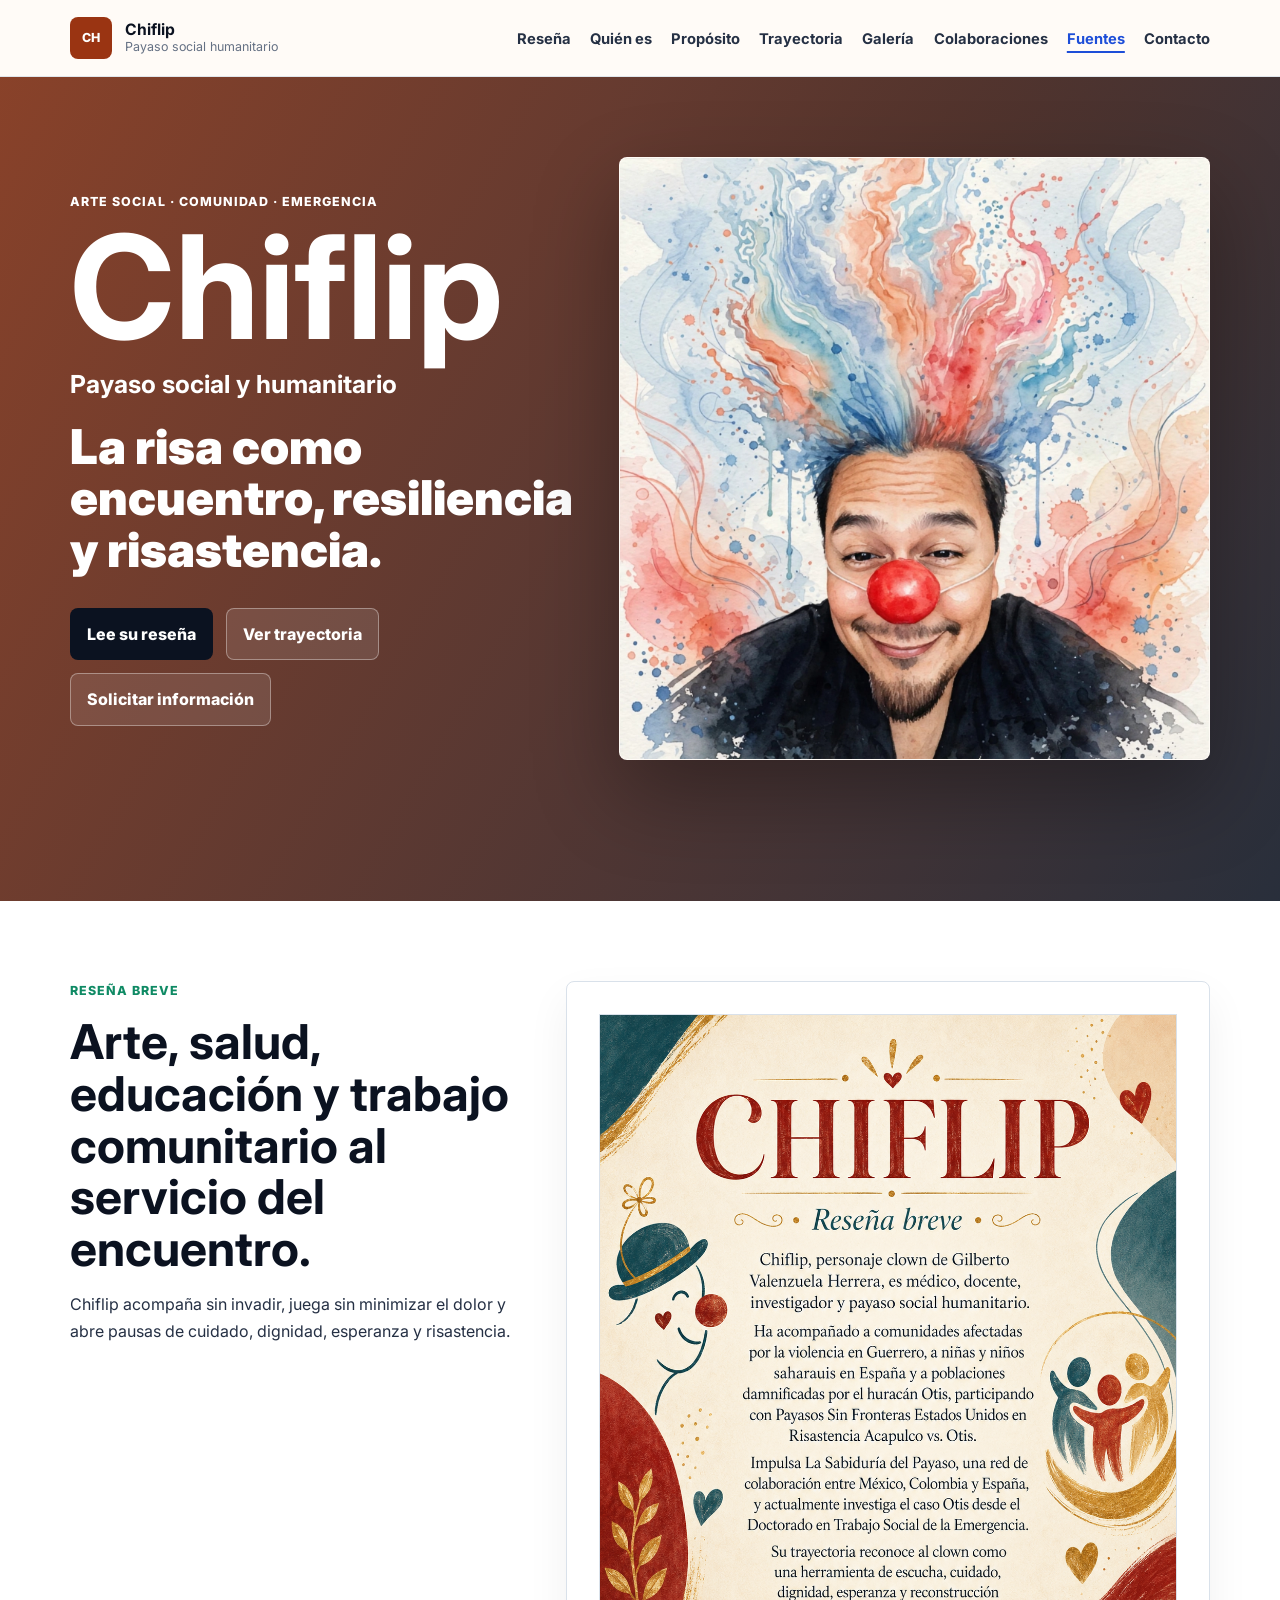
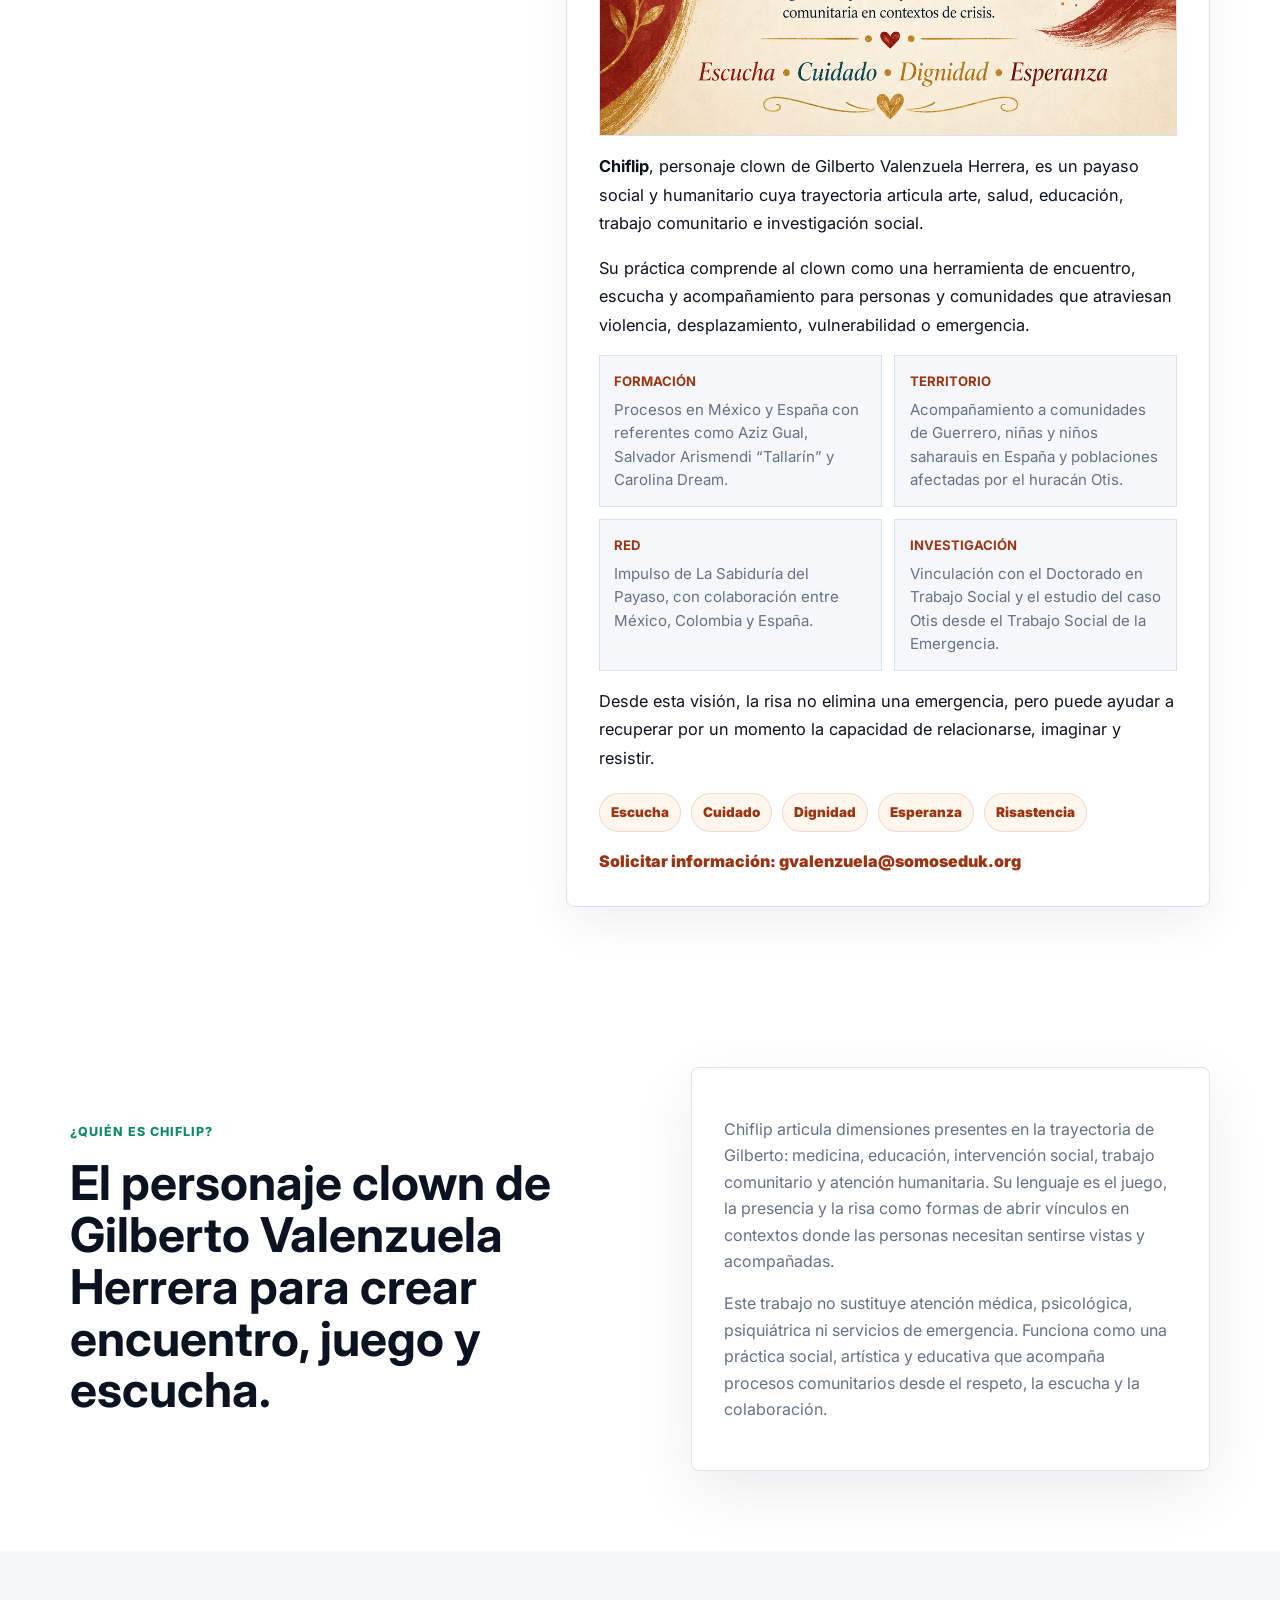
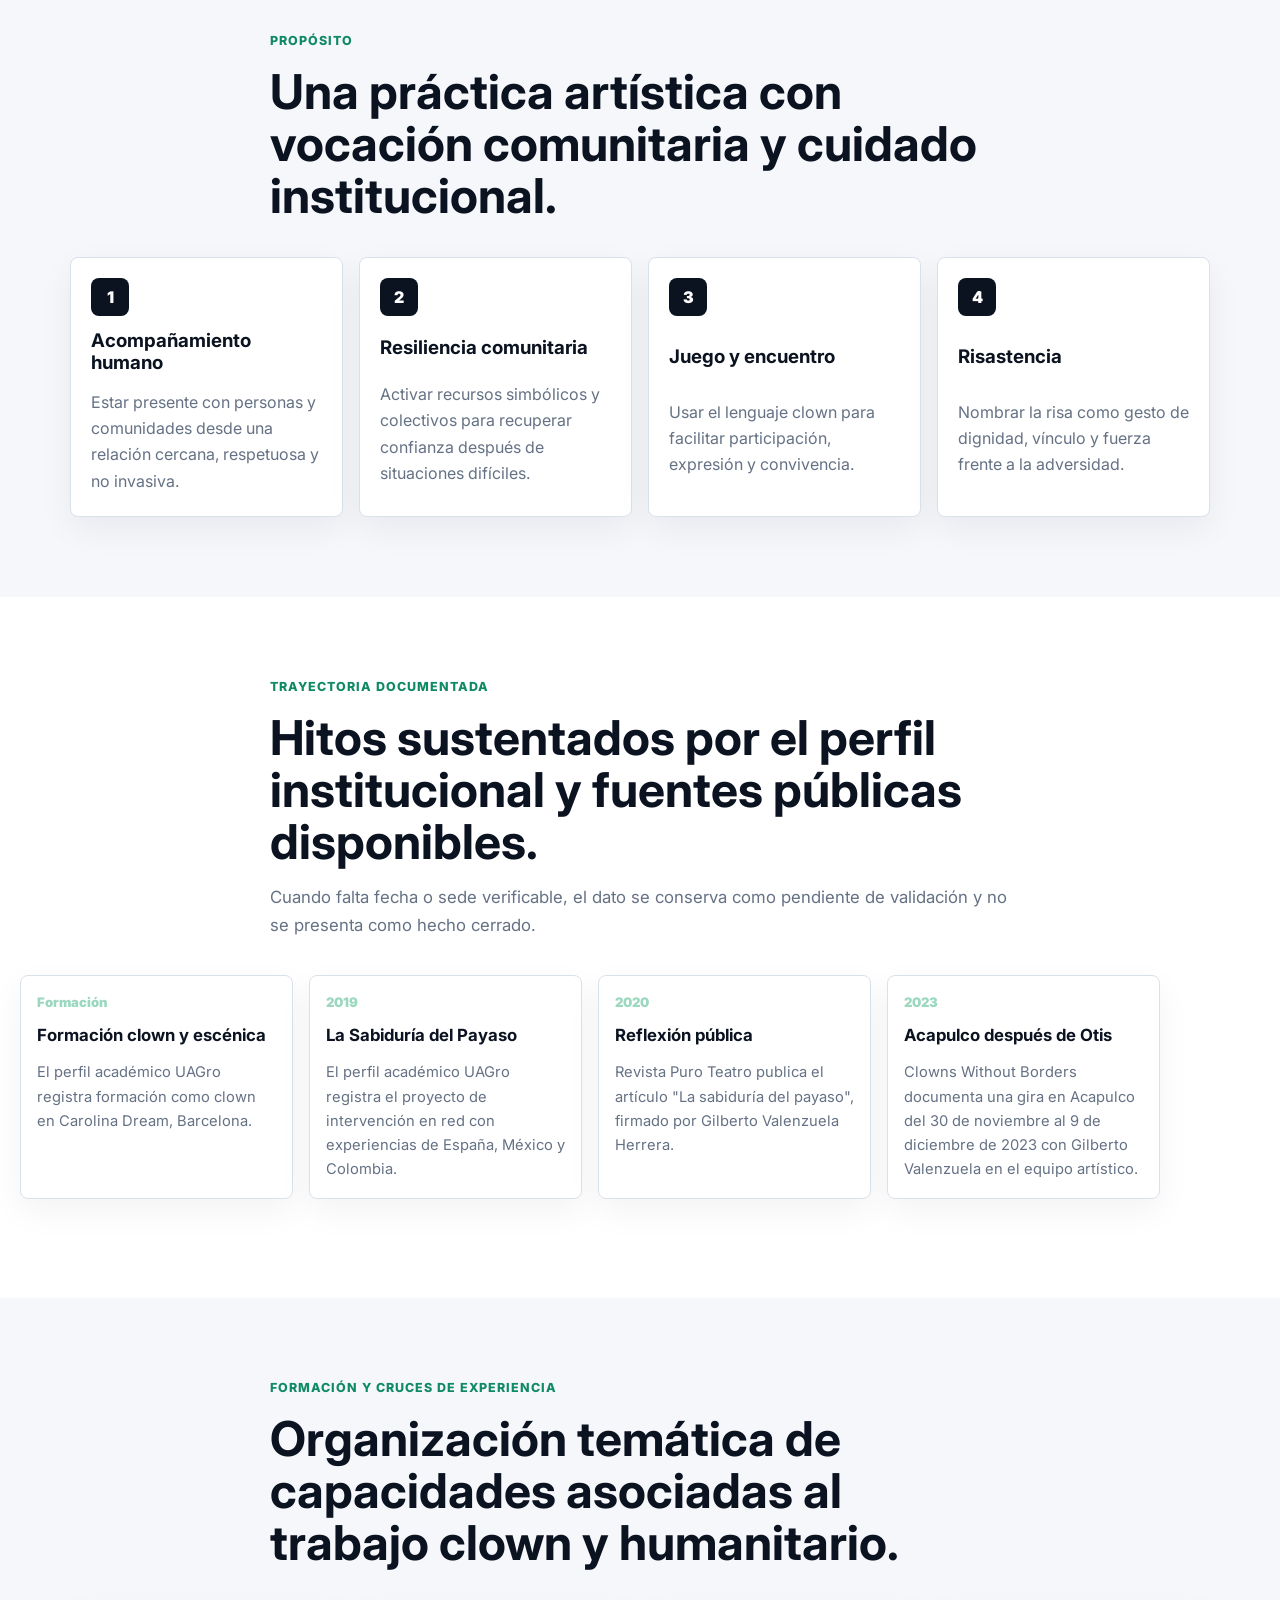
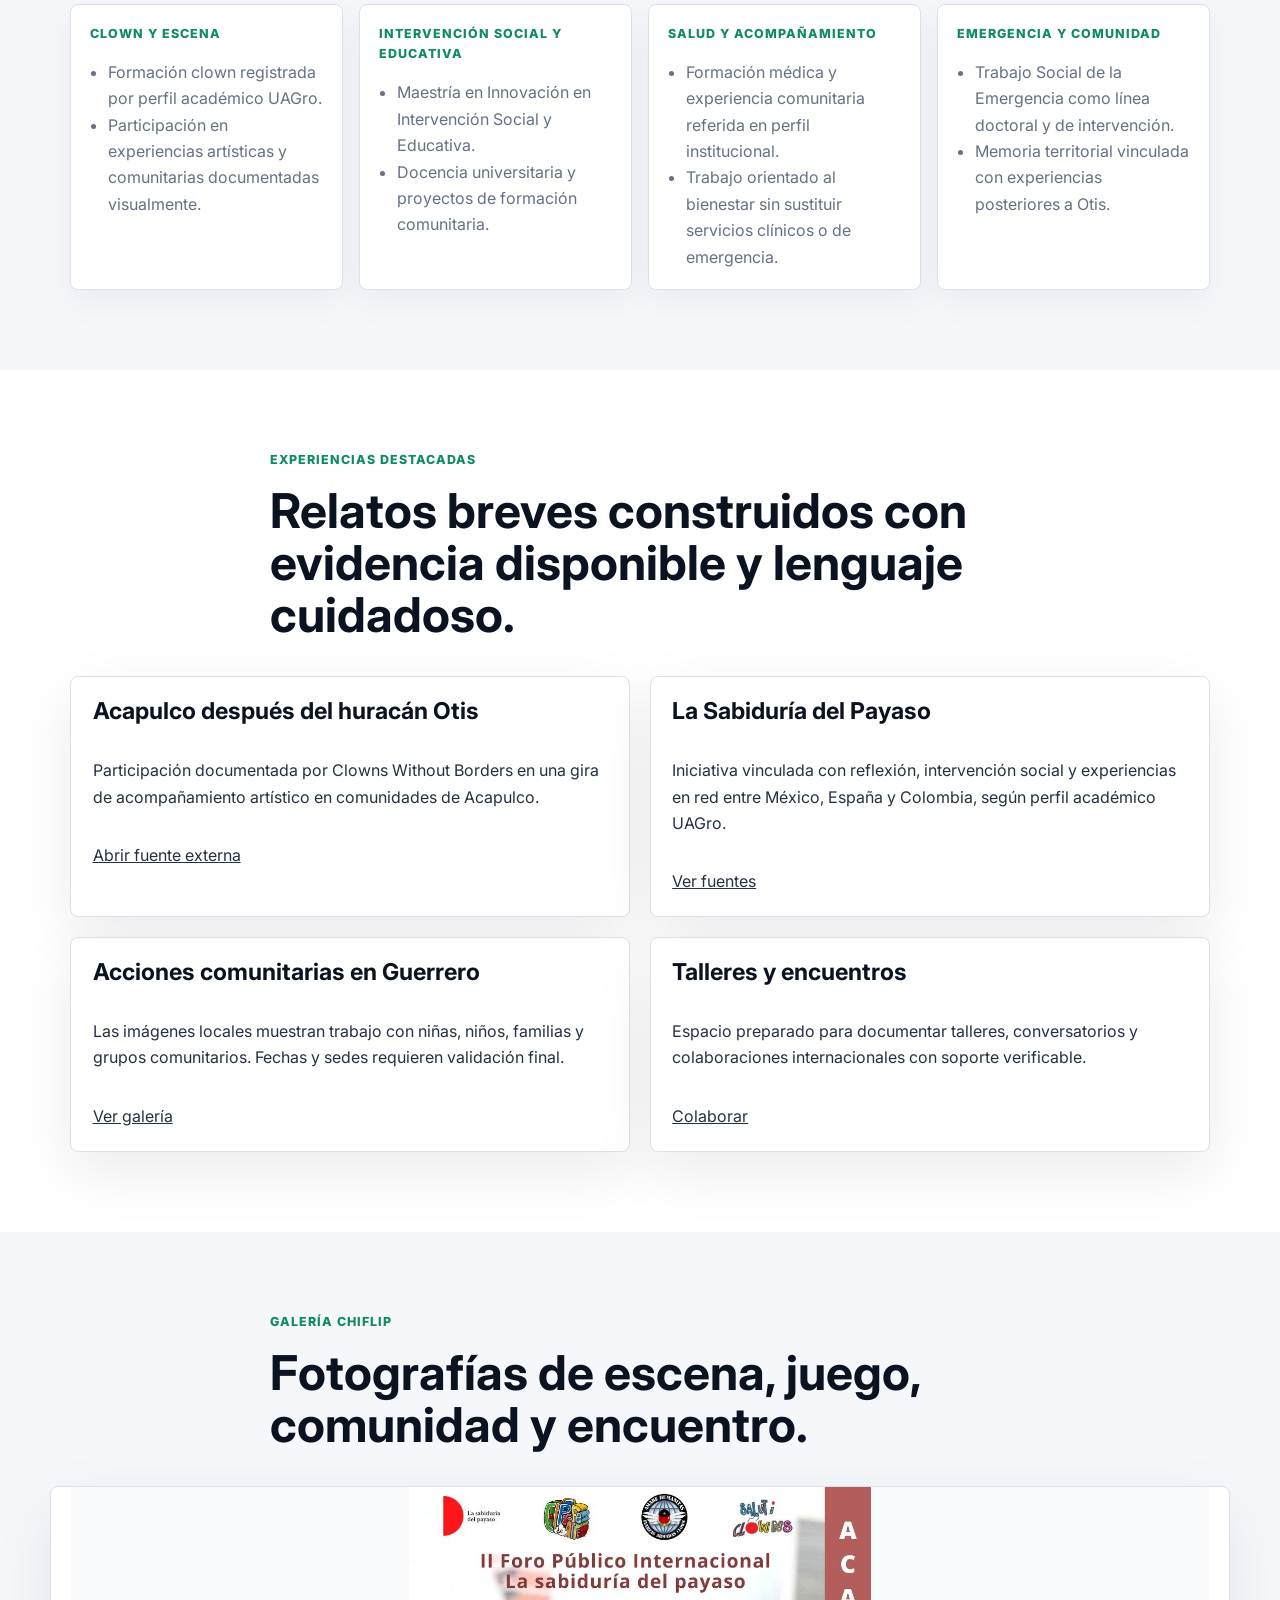
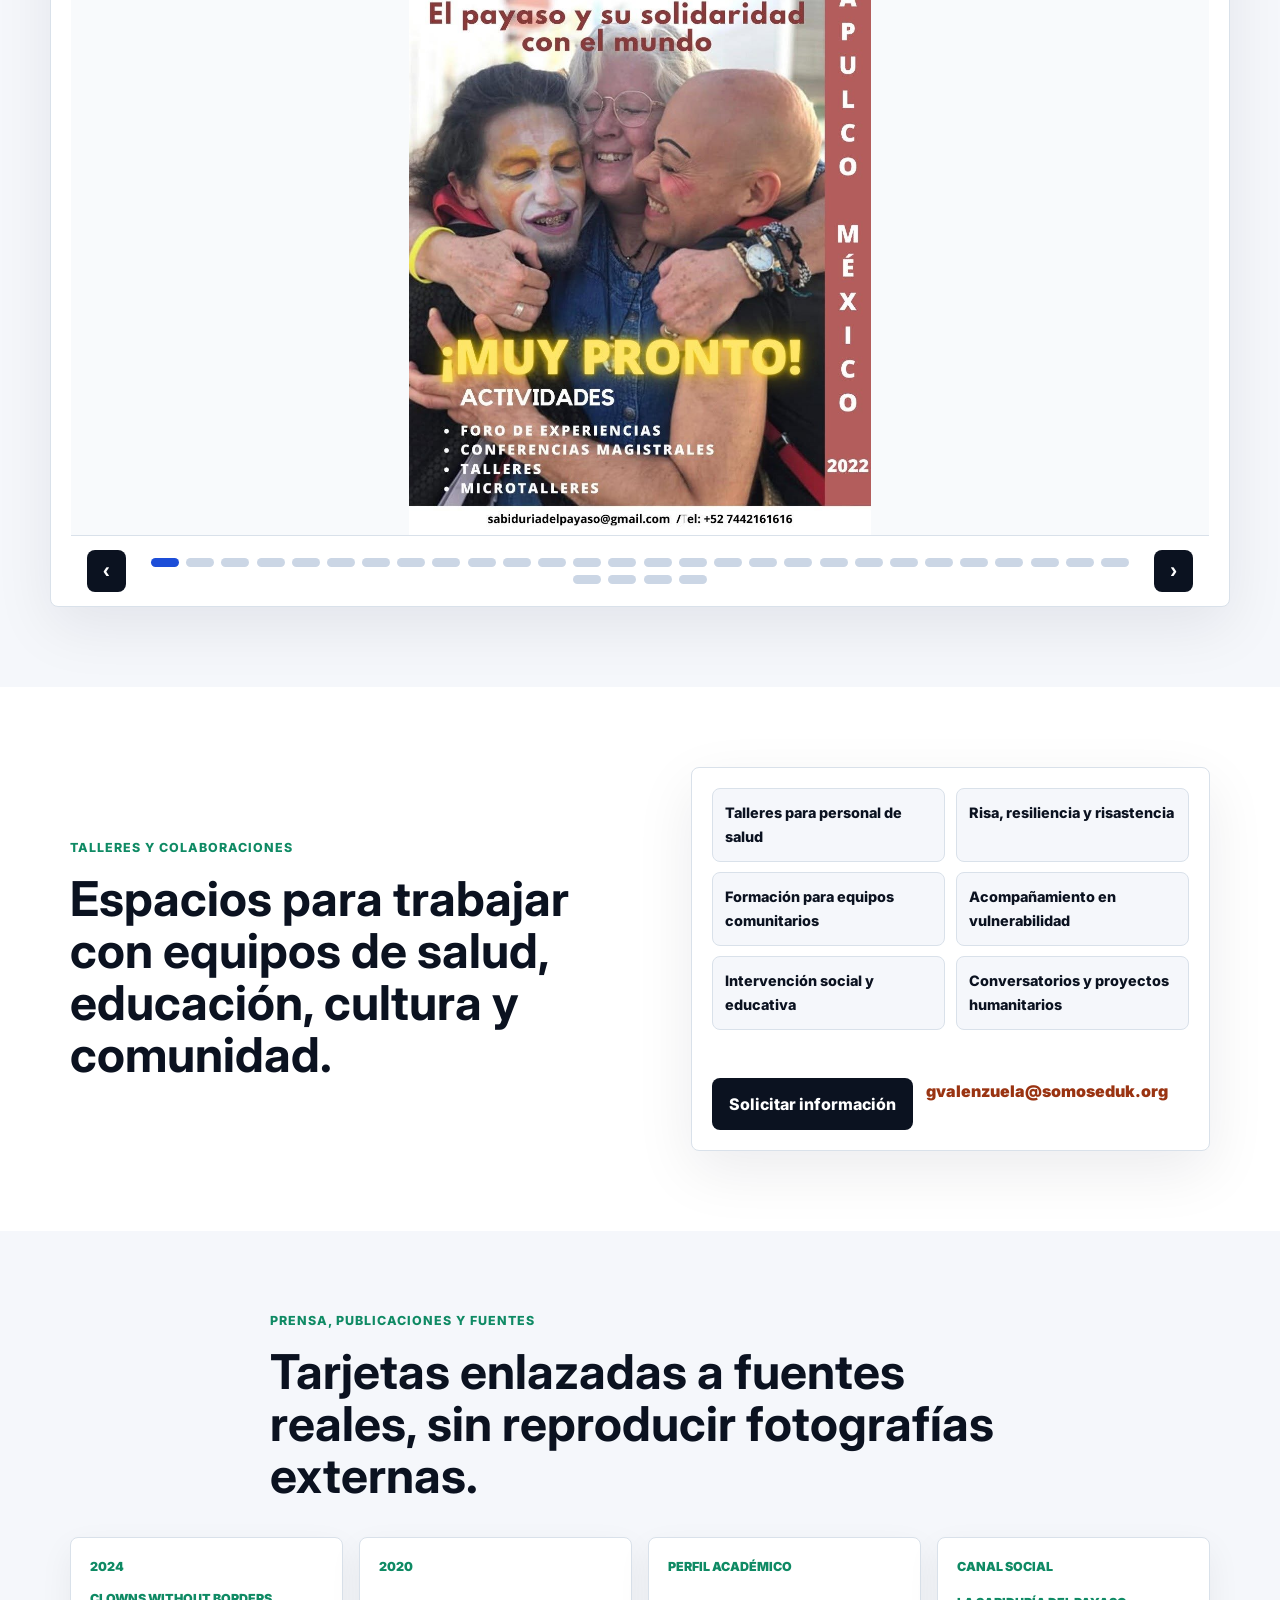
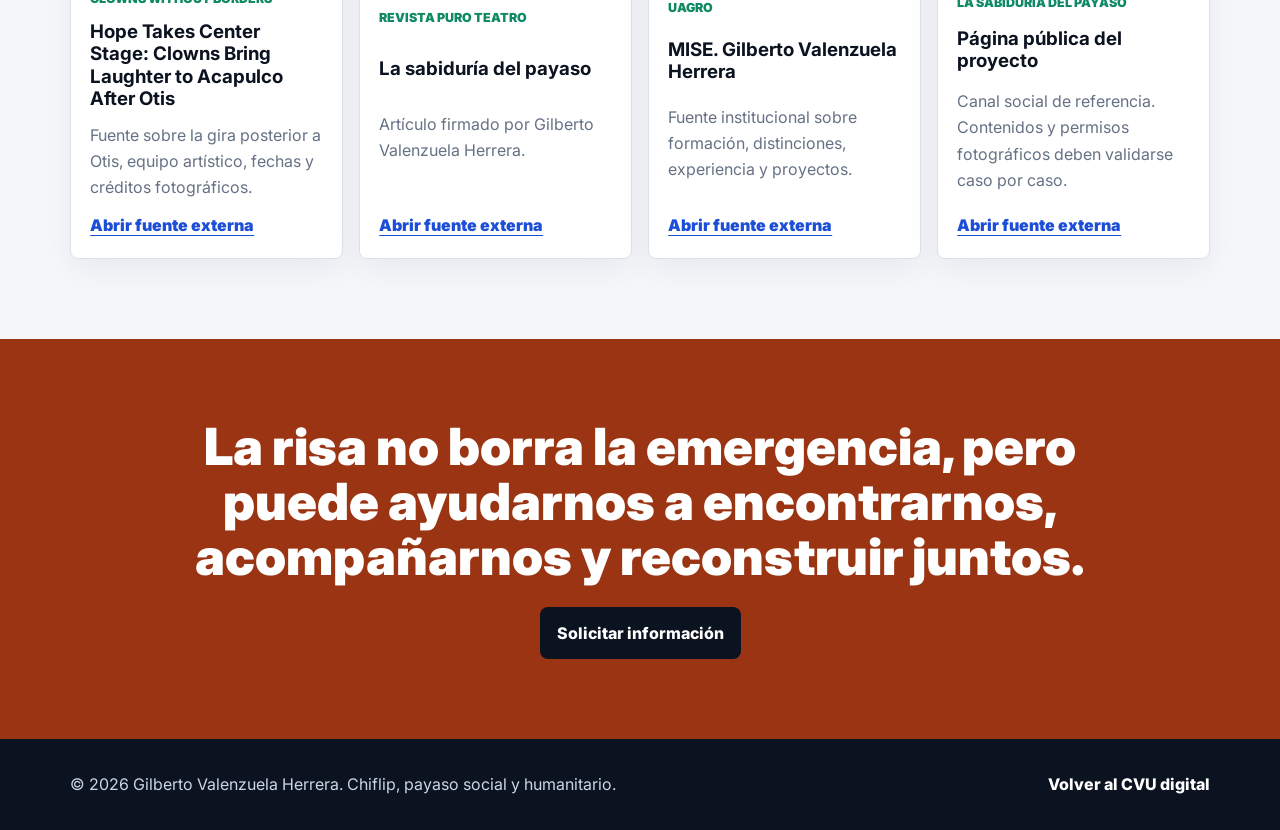
==== chiflip/index.html @ aab5a4a1 "Convierte galería de Chiflip en carrusel" ====
<!DOCTYPE html>
<html lang="es">
<head>
    <meta charset="UTF-8">
    <meta name="viewport" content="width=device-width, initial-scale=1.0">
    <title>Chiflip | Payaso social y humanitario - Gilberto Valenzuela Herrera</title>
    <meta name="description" content="Trayectoria, proyectos y experiencias de Chiflip, personaje de payaso social y humanitario enfocado en acompanamiento, resiliencia comunitaria y atencion en contextos de vulnerabilidad y emergencia.">
    <meta name="author" content="Gilberto Valenzuela Herrera">
    <meta name="theme-color" content="#7c2d12">
    <meta property="og:type" content="website">
    <meta property="og:title" content="Chiflip | Payaso social y humanitario">
    <meta property="og:description" content="Personaje clown de Gilberto Valenzuela Herrera para acompanamiento, juego, escucha y trabajo comunitario en contextos de vulnerabilidad y emergencia.">
    <meta property="og:url" content="https://cvu.somoseduk.org/chiflip/">
    <meta property="og:image" content="https://cvu.somoseduk.org/assets/img/watercolor-clown-portrait.webp">
    <meta property="og:locale" content="es_MX">
    <link rel="canonical" href="https://cvu.somoseduk.org/chiflip/">
    <link rel="preconnect" href="https://fonts.googleapis.com">
    <link rel="preconnect" href="https://fonts.gstatic.com" crossorigin>
    <link href="https://fonts.googleapis.com/css2?family=Inter:wght@400;500;600;700;800&display=swap" rel="stylesheet">
    <link rel="stylesheet" href="../styles.css">
    <script type="application/ld+json">
    {
        "@context": "https://schema.org",
        "@type": "ProfilePage",
        "name": "Chiflip | Payaso social y humanitario",
        "url": "https://cvu.somoseduk.org/chiflip/",
        "about": {
            "@type": "Person",
            "name": "Gilberto Valenzuela Herrera",
            "alternateName": "Chiflip",
            "knowsAbout": [
                "Payaso social",
                "Trabajo social de la emergencia",
                "Intervencion social",
                "Educacion comunitaria",
                "Resiliencia comunitaria"
            ]
        }
    }
    </script>
</head>
<body class="chiflip-page">
    <a class="skip-link" href="#contenido">Saltar al contenido</a>

    <header class="site-header" data-header>
        <div class="container nav-shell">
            <a class="brand" href="../index.html#inicio" aria-label="Volver al CVU digital">
                <span class="brand-mark chiflip-mark" aria-hidden="true">CH</span>
                <span>
                    <strong>Chiflip</strong>
                    <small>Payaso social humanitario</small>
                </span>
            </a>

            <button class="menu-toggle" id="mobile-menu" type="button" aria-label="Abrir menu" aria-expanded="false" aria-controls="primary-nav">
                <span></span>
                <span></span>
                <span></span>
            </button>

            <nav class="primary-nav" id="primary-nav" aria-label="Navegacion de Chiflip">
                <ul class="nav-links">
                    <li><a href="#resena">Reseña</a></li>
                    <li><a href="#quien-es">Quién es</a></li>
                    <li><a href="#proposito">Propósito</a></li>
                    <li><a href="#trayectoria">Trayectoria</a></li>
                    <li><a href="#galeria-chiflip">Galería</a></li>
                    <li><a href="#colaboraciones">Colaboraciones</a></li>
                    <li><a href="#fuentes">Fuentes</a></li>
                    <li><a href="../index.html#contacto">Contacto</a></li>
                </ul>
            </nav>
        </div>
    </header>

    <nav class="mobile-bottom-nav" aria-label="Navegacion movil de Chiflip">
        <a href="../index.html#inicio"><span aria-hidden="true">⌂</span>Inicio</a>
        <a href="#resena"><span aria-hidden="true">?</span>Reseña</a>
        <a href="#trayectoria"><span aria-hidden="true">|</span>Ruta</a>
        <a href="#galeria-chiflip"><span aria-hidden="true">▣</span>Galería</a>
        <a href="../index.html#contacto"><span aria-hidden="true">✉</span>Contacto</a>
    </nav>

    <main id="contenido">
        <section id="inicio" class="section chiflip-hero">
            <div class="container chiflip-hero-grid">
                <div class="chiflip-hero-copy reveal">
                    <p class="eyebrow">Arte social · Comunidad · Emergencia</p>
                    <h1>Chiflip</h1>
                    <p class="hero-subtitle">Payaso social y humanitario</p>
                    <p class="hero-lede">La risa como encuentro, resiliencia y risastencia.</p>
                    <div class="hero-actions">
                        <a class="btn btn-primary" href="#resena">Lee su reseña</a>
                        <a class="btn btn-secondary" href="#trayectoria">Ver trayectoria</a>
                        <a class="btn btn-ghost" href="mailto:gvalenzuela@somoseduk.org">Solicitar información</a>
                    </div>
                </div>
                <figure class="chiflip-hero-image reveal">
                    <img src="../assets/img/watercolor-clown-portrait.webp" alt="Retrato en acuarela de Chiflip con nariz roja" width="1584" height="1616">
                </figure>
            </div>
        </section>

        <section id="resena" class="section chiflip-review-section">
            <div class="container chiflip-review-layout">
                <div class="section-copy reveal">
                    <p class="eyebrow">Reseña breve</p>
                    <h2>Arte, salud, educación y trabajo comunitario al servicio del encuentro.</h2>
                    <p>Chiflip acompaña sin invadir, juega sin minimizar el dolor y abre pausas de cuidado, dignidad, esperanza y risastencia.</p>
                </div>
                <article class="chiflip-review-card reveal">
                    <figure class="chiflip-review-poster">
                        <img src="../assets/img/chiflip-resena-breve.png" alt="Reseña breve de Chiflip" width="1122" height="1402" loading="lazy" decoding="async">
                    </figure>
                    <p><strong>Chiflip</strong>, personaje clown de Gilberto Valenzuela Herrera, es un payaso social y humanitario cuya trayectoria articula arte, salud, educación, trabajo comunitario e investigación social.</p>
                    <p>Su práctica comprende al clown como una herramienta de encuentro, escucha y acompañamiento para personas y comunidades que atraviesan violencia, desplazamiento, vulnerabilidad o emergencia.</p>
                    <div class="chiflip-review-points" aria-label="Síntesis de trayectoria de Chiflip">
                        <div><strong>Formación</strong><span>Procesos en México y España con referentes como Aziz Gual, Salvador Arismendi “Tallarín” y Carolina Dream.</span></div>
                        <div><strong>Territorio</strong><span>Acompañamiento a comunidades de Guerrero, niñas y niños saharauis en España y poblaciones afectadas por el huracán Otis.</span></div>
                        <div><strong>Red</strong><span>Impulso de La Sabiduría del Payaso, con colaboración entre México, Colombia y España.</span></div>
                        <div><strong>Investigación</strong><span>Vinculación con el Doctorado en Trabajo Social y el estudio del caso Otis desde el Trabajo Social de la Emergencia.</span></div>
                    </div>
                    <p>Desde esta visión, la risa no elimina una emergencia, pero puede ayudar a recuperar por un momento la capacidad de relacionarse, imaginar y resistir.</p>
                    <div class="chiflip-review-tags" aria-label="Valores de Chiflip">
                        <span>Escucha</span>
                        <span>Cuidado</span>
                        <span>Dignidad</span>
                        <span>Esperanza</span>
                        <span>Risastencia</span>
                    </div>
                    <a class="review-mail-link" href="mailto:gvalenzuela@somoseduk.org">Solicitar información: gvalenzuela@somoseduk.org</a>
                </article>
            </div>
        </section>

        <section id="quien-es" class="section">
            <div class="container two-column">
                <div class="section-copy reveal">
                    <p class="eyebrow">¿Quién es Chiflip?</p>
                    <h2>El personaje clown de Gilberto Valenzuela Herrera para crear encuentro, juego y escucha.</h2>
                </div>
                <div class="micro-text-panel reveal">
                    <p>Chiflip articula dimensiones presentes en la trayectoria de Gilberto: medicina, educación, intervención social, trabajo comunitario y atención humanitaria. Su lenguaje es el juego, la presencia y la risa como formas de abrir vínculos en contextos donde las personas necesitan sentirse vistas y acompañadas.</p>
                    <p>Este trabajo no sustituye atención médica, psicológica, psiquiátrica ni servicios de emergencia. Funciona como una práctica social, artística y educativa que acompaña procesos comunitarios desde el respeto, la escucha y la colaboración.</p>
                </div>
            </div>
        </section>

        <section id="proposito" class="section bg-soft">
            <div class="container section-heading reveal">
                <p class="eyebrow">Propósito</p>
                <h2>Una práctica artística con vocación comunitaria y cuidado institucional.</h2>
            </div>
            <div class="container chiflip-purpose-grid">
                <article class="action-area-card reveal"><span>1</span><h3>Acompañamiento humano</h3><p>Estar presente con personas y comunidades desde una relación cercana, respetuosa y no invasiva.</p></article>
                <article class="action-area-card reveal"><span>2</span><h3>Resiliencia comunitaria</h3><p>Activar recursos simbólicos y colectivos para recuperar confianza después de situaciones difíciles.</p></article>
                <article class="action-area-card reveal"><span>3</span><h3>Juego y encuentro</h3><p>Usar el lenguaje clown para facilitar participación, expresión y convivencia.</p></article>
                <article class="action-area-card reveal"><span>4</span><h3>Risastencia</h3><p>Nombrar la risa como gesto de dignidad, vínculo y fuerza frente a la adversidad.</p></article>
            </div>
        </section>

        <section id="trayectoria" class="section">
            <div class="container section-heading reveal">
                <p class="eyebrow">Trayectoria documentada</p>
                <h2>Hitos sustentados por el perfil institucional y fuentes públicas disponibles.</h2>
                <p>Cuando falta fecha o sede verificable, el dato se conserva como pendiente de validación y no se presenta como hecho cerrado.</p>
            </div>
            <div class="container memory-timeline chiflip-timeline reveal">
                <article><span class="memory-date">Formación</span><h3>Formación clown y escénica</h3><p>El perfil académico UAGro registra formación como clown en Carolina Dream, Barcelona.</p></article>
                <article><time datetime="2019">2019</time><h3>La Sabiduría del Payaso</h3><p>El perfil académico UAGro registra el proyecto de intervención en red con experiencias de España, México y Colombia.</p></article>
                <article><time datetime="2020-03-10">2020</time><h3>Reflexión pública</h3><p>Revista Puro Teatro publica el artículo "La sabiduría del payaso", firmado por Gilberto Valenzuela Herrera.</p></article>
                <article><time datetime="2023-11">2023</time><h3>Acapulco después de Otis</h3><p>Clowns Without Borders documenta una gira en Acapulco del 30 de noviembre al 9 de diciembre de 2023 con Gilberto Valenzuela en el equipo artístico.</p></article>
            </div>
        </section>

        <section id="formacion" class="section bg-soft">
            <div class="container section-heading reveal">
                <p class="eyebrow">Formación y cruces de experiencia</p>
                <h2>Organización temática de capacidades asociadas al trabajo clown y humanitario.</h2>
            </div>
            <div class="container chiflip-formation-grid">
                <article class="memory-panel reveal"><p class="card-label">Clown y escena</p><ul><li>Formación clown registrada por perfil académico UAGro.</li><li>Participación en experiencias artísticas y comunitarias documentadas visualmente.</li></ul></article>
                <article class="memory-panel reveal"><p class="card-label">Intervención social y educativa</p><ul><li>Maestría en Innovación en Intervención Social y Educativa.</li><li>Docencia universitaria y proyectos de formación comunitaria.</li></ul></article>
                <article class="memory-panel reveal"><p class="card-label">Salud y acompañamiento</p><ul><li>Formación médica y experiencia comunitaria referida en perfil institucional.</li><li>Trabajo orientado al bienestar sin sustituir servicios clínicos o de emergencia.</li></ul></article>
                <article class="memory-panel reveal"><p class="card-label">Emergencia y comunidad</p><ul><li>Trabajo Social de la Emergencia como línea doctoral y de intervención.</li><li>Memoria territorial vinculada con experiencias posteriores a Otis.</li></ul></article>
            </div>
        </section>

        <section id="experiencias" class="section">
            <div class="container section-heading reveal">
                <p class="eyebrow">Experiencias destacadas</p>
                <h2>Relatos breves construidos con evidencia disponible y lenguaje cuidadoso.</h2>
            </div>
            <div class="container project-grid">
                <article class="project-card reveal"><h3>Acapulco después del huracán Otis</h3><p>Participación documentada por Clowns Without Borders en una gira de acompañamiento artístico en comunidades de Acapulco.</p><a href="https://clownswithoutborders.org/hope-takes-center-stage-acapulco/" target="_blank" rel="noopener noreferrer">Abrir fuente externa</a></article>
                <article class="project-card reveal"><h3>La Sabiduría del Payaso</h3><p>Iniciativa vinculada con reflexión, intervención social y experiencias en red entre México, España y Colombia, según perfil académico UAGro.</p><a href="#fuentes">Ver fuentes</a></article>
                <article class="project-card reveal"><h3>Acciones comunitarias en Guerrero</h3><p>Las imágenes locales muestran trabajo con niñas, niños, familias y grupos comunitarios. Fechas y sedes requieren validación final.</p><a href="#galeria-chiflip">Ver galería</a></article>
                <article class="project-card reveal"><h3>Talleres y encuentros</h3><p>Espacio preparado para documentar talleres, conversatorios y colaboraciones internacionales con soporte verificable.</p><a href="#colaboraciones">Colaborar</a></article>
            </div>
        </section>

        <section id="galeria-chiflip" class="section bg-soft">
            <div class="container section-heading reveal">
                <p class="eyebrow">Galería Chiflip</p>
                <h2>Fotografías de escena, juego, comunidad y encuentro.</h2>
            </div>
            <div class="container activity-carousel chiflip-photo-carousel reveal" data-carousel aria-label="Carrusel de fotografías de Chiflip">
                <div class="carousel-viewport" aria-live="polite">
                    <div class="carousel-track">
                        <article class="carousel-slide chiflip-carousel-slide"><img src="../assets/galeria/chiflip/470207682_1662583471272642_6919556483779878732_n.jpg" alt="Chiflip en actividad de clown social y comunitario" loading="lazy" decoding="async"></article>
                        <article class="carousel-slide chiflip-carousel-slide"><img src="../assets/galeria/chiflip/470220297_1662918097905846_3663109283834923408_n.jpg" alt="Chiflip en actividad de clown social y comunitario" loading="lazy" decoding="async"></article>
                        <article class="carousel-slide chiflip-carousel-slide"><img src="../assets/galeria/chiflip/471264397_1673154836882172_6672042270562052280_n.jpg" alt="Chiflip en actividad de clown social y comunitario" loading="lazy" decoding="async"></article>
                        <article class="carousel-slide chiflip-carousel-slide"><img src="../assets/galeria/chiflip/471432135_1673173423546980_1195321207118631499_n.jpg" alt="Chiflip en actividad de clown social y comunitario" loading="lazy" decoding="async"></article>
                        <article class="carousel-slide chiflip-carousel-slide"><img src="../assets/galeria/chiflip/472539647_1678454373018885_4250116003682678021_n.jpg" alt="Chiflip en actividad de clown social y comunitario" loading="lazy" decoding="async"></article>
                        <article class="carousel-slide chiflip-carousel-slide"><img src="../assets/galeria/chiflip/481901577_1012140220961562_5143201599955537875_n.jpg" alt="Chiflip en actividad de clown social y comunitario" loading="lazy" decoding="async"></article>
                        <article class="carousel-slide chiflip-carousel-slide"><img src="../assets/galeria/chiflip/482070958_1015583057283945_8004127148680159401_n.jpg" alt="Chiflip en actividad de clown social y comunitario" loading="lazy" decoding="async"></article>
                        <article class="carousel-slide chiflip-carousel-slide"><img src="../assets/galeria/chiflip/482236440_1015582747283976_3682956274546817616_n.jpg" alt="Chiflip en actividad de clown social y comunitario" loading="lazy" decoding="async"></article>
                        <article class="carousel-slide chiflip-carousel-slide"><img src="../assets/galeria/chiflip/506051735_23885642051101276_2066483611661117512_n.jpg" alt="Chiflip en actividad de clown social y comunitario" loading="lazy" decoding="async"></article>
                        <article class="carousel-slide chiflip-carousel-slide"><img src="../assets/galeria/chiflip/514326058_24739534318966781_1722525409222970938_n.jpg" alt="Chiflip en actividad de clown social y comunitario" loading="lazy" decoding="async"></article>
                        <article class="carousel-slide chiflip-carousel-slide"><img src="../assets/galeria/chiflip/61534735_369436740587328_1507655828679688192_n.jpeg" alt="Chiflip en actividad de clown social y comunitario" loading="lazy" decoding="async"></article>
                        <article class="carousel-slide chiflip-carousel-slide"><img src="../assets/galeria/chiflip/66468254_394442228086779_5274238299257438208_n.jpg" alt="Chiflip en actividad de clown social y comunitario" loading="lazy" decoding="async"></article>
                        <article class="carousel-slide chiflip-carousel-slide"><img src="../assets/galeria/chiflip/67175526_394442171420118_7744305842664505344_n.jpg" alt="Chiflip en actividad de clown social y comunitario" loading="lazy" decoding="async"></article>
                        <article class="carousel-slide chiflip-carousel-slide"><img src="../assets/galeria/chiflip/69521960_420322472165421_249926444761743360_n.jpg" alt="Chiflip en actividad de clown social y comunitario" loading="lazy" decoding="async"></article>
                        <article class="carousel-slide chiflip-carousel-slide"><img src="../assets/galeria/chiflip/71308697_443620619835606_3338309282671099904_n.jpg" alt="Chiflip en actividad de clown social y comunitario" loading="lazy" decoding="async"></article>
                        <article class="carousel-slide chiflip-carousel-slide"><img src="../assets/galeria/chiflip/71351792_443620723168929_6745049338671529984_n.jpg" alt="Chiflip en actividad de clown social y comunitario" loading="lazy" decoding="async"></article>
                        <article class="carousel-slide chiflip-carousel-slide"><img src="../assets/galeria/chiflip/71492831_443620433168958_8737903254798598144_n.jpg" alt="Chiflip en actividad de clown social y comunitario" loading="lazy" decoding="async"></article>
                        <article class="carousel-slide chiflip-carousel-slide"><img src="../assets/galeria/chiflip/71594257_443620793168922_9193705984776732672_n.jpg" alt="Chiflip en actividad de clown social y comunitario" loading="lazy" decoding="async"></article>
                        <article class="carousel-slide chiflip-carousel-slide"><img src="../assets/galeria/chiflip/71669445_443620753168926_5464459398615138304_n.jpg" alt="Chiflip en actividad de clown social y comunitario" loading="lazy" decoding="async"></article>
                        <article class="carousel-slide chiflip-carousel-slide"><img src="../assets/galeria/chiflip/71684618_439214860276182_1224276076922929152_n.jpg" alt="Chiflip en actividad de clown social y comunitario" loading="lazy" decoding="async"></article>
                        <article class="carousel-slide chiflip-carousel-slide"><img src="../assets/galeria/chiflip/71799029_443620403168961_5567964833388691456_n.jpg" alt="Chiflip en actividad de clown social y comunitario" loading="lazy" decoding="async"></article>
                        <article class="carousel-slide chiflip-carousel-slide"><img src="../assets/galeria/chiflip/71861157_443620466502288_5564620119016996864_n.jpg" alt="Chiflip en actividad de clown social y comunitario" loading="lazy" decoding="async"></article>
                        <article class="carousel-slide chiflip-carousel-slide"><img src="../assets/galeria/chiflip/71920144_443620826502252_349538324177747968_n.jpg" alt="Chiflip en actividad de clown social y comunitario" loading="lazy" decoding="async"></article>
                        <article class="carousel-slide chiflip-carousel-slide"><img src="../assets/galeria/chiflip/72160167_442275713303430_352655259253866496_n.jpg" alt="Chiflip en actividad de clown social y comunitario" loading="lazy" decoding="async"></article>
                        <article class="carousel-slide chiflip-carousel-slide"><img src="../assets/galeria/chiflip/72303935_443620869835581_4357855822055735296_n.jpg" alt="Chiflip en actividad de clown social y comunitario" loading="lazy" decoding="async"></article>
                        <article class="carousel-slide chiflip-carousel-slide"><img src="../assets/galeria/chiflip/72377748_443620673168934_3307409939323944960_n.jpg" alt="Chiflip en actividad de clown social y comunitario" loading="lazy" decoding="async"></article>
                        <article class="carousel-slide chiflip-carousel-slide"><img src="../assets/galeria/chiflip/72474916_443620536502281_8737126445538607104_n.jpg" alt="Chiflip en actividad de clown social y comunitario" loading="lazy" decoding="async"></article>
                        <article class="carousel-slide chiflip-carousel-slide"><img src="../assets/galeria/chiflip/77108007_483621862502148_947370812271230976_n.jpg" alt="Chiflip en actividad de clown social y comunitario" loading="lazy" decoding="async"></article>
                        <article class="carousel-slide chiflip-carousel-slide"><img src="../assets/galeria/chiflip/87340486_552013122329688_119819438550679552_n.jpeg" alt="Chiflip en actividad de clown social y comunitario" loading="lazy" decoding="async"></article>
                        <article class="carousel-slide chiflip-carousel-slide"><img src="../assets/galeria/chiflip/87562789_558956864968647_7642314628675928064_n.jpeg" alt="Chiflip en actividad de clown social y comunitario" loading="lazy" decoding="async"></article>
                        <article class="carousel-slide chiflip-carousel-slide"><img src="../assets/galeria/chiflip/89434378_570029923861341_3237574247832354816_n.jpg" alt="Chiflip en actividad de clown social y comunitario" loading="lazy" decoding="async"></article>
                        <article class="carousel-slide chiflip-carousel-slide"><img src="../assets/galeria/chiflip/97997255_614780206052979_2525335629248593920_n.jpg" alt="Chiflip en actividad de clown social y comunitario" loading="lazy" decoding="async"></article>
                    </div>
                </div>
                <div class="carousel-controls" aria-label="Controles de galería Chiflip">
                    <button type="button" class="carousel-btn" data-carousel-prev aria-label="Imagen anterior" disabled>‹</button>
                    <div class="carousel-dots" data-carousel-dots aria-label="Indicadores de galería Chiflip"></div>
                    <button type="button" class="carousel-btn" data-carousel-next aria-label="Imagen siguiente" disabled>›</button>
                </div>
            </div>
        </section>

        <section id="colaboraciones" class="section">
            <div class="container contact-layout">
                <div class="section-copy reveal">
                    <p class="eyebrow">Talleres y colaboraciones</p>
                    <h2>Espacios para trabajar con equipos de salud, educación, cultura y comunidad.</h2>
                </div>
                <div class="contact-panel reveal">
                    <div class="contact-focus-grid">
                        <span>Talleres para personal de salud</span>
                        <span>Risa, resiliencia y risastencia</span>
                        <span>Formación para equipos comunitarios</span>
                        <span>Acompañamiento en vulnerabilidad</span>
                        <span>Intervención social y educativa</span>
                        <span>Conversatorios y proyectos humanitarios</span>
                    </div>
                    <div class="contact-actions">
                        <a class="btn btn-primary" href="mailto:gvalenzuela@somoseduk.org">Solicitar información</a>
                        <a class="review-mail-link" href="mailto:gvalenzuela@somoseduk.org">gvalenzuela@somoseduk.org</a>
                    </div>
                </div>
            </div>
        </section>

        <section id="fuentes" class="section bg-soft">
            <div class="container section-heading reveal">
                <p class="eyebrow">Prensa, publicaciones y fuentes</p>
                <h2>Tarjetas enlazadas a fuentes reales, sin reproducir fotografías externas.</h2>
            </div>
            <div class="container evidence-grid">
                <article class="evidence-card reveal"><span>2024</span><strong>Clowns Without Borders</strong><h3>Hope Takes Center Stage: Clowns Bring Laughter to Acapulco After Otis</h3><p>Fuente sobre la gira posterior a Otis, equipo artístico, fechas y créditos fotográficos.</p><a href="https://clownswithoutborders.org/hope-takes-center-stage-acapulco/" target="_blank" rel="noopener noreferrer">Abrir fuente externa</a></article>
                <article class="evidence-card reveal"><span>2020</span><strong>Revista Puro Teatro</strong><h3>La sabiduría del payaso</h3><p>Artículo firmado por Gilberto Valenzuela Herrera.</p><a href="https://www.revistapuroteatro.es/2020/03/10/la-sabiduria-del-payaso/" target="_blank" rel="noopener noreferrer">Abrir fuente externa</a></article>
                <article class="evidence-card reveal"><span>Perfil académico</span><strong>UAGro</strong><h3>MISE. Gilberto Valenzuela Herrera</h3><p>Fuente institucional sobre formación, distinciones, experiencia y proyectos.</p><a href="https://www.meconomiasocial.uagro.mx/index.php/nucleo-academico/nucleo-academico-basico-menu/mise-gilberto-valenzuela-herrera" target="_blank" rel="noopener noreferrer">Abrir fuente externa</a></article>
                <article class="evidence-card reveal"><span>Canal social</span><strong>La Sabiduría del Payaso</strong><h3>Página pública del proyecto</h3><p>Canal social de referencia. Contenidos y permisos fotográficos deben validarse caso por caso.</p><a href="https://www.facebook.com/Sabiduriapayaso/" target="_blank" rel="noopener noreferrer">Abrir fuente externa</a></article>
            </div>
        </section>

        <section class="section chiflip-closing">
            <div class="container reveal">
                <p>La risa no borra la emergencia, pero puede ayudarnos a encontrarnos, acompañarnos y reconstruir juntos.</p>
                <a class="btn btn-primary" href="mailto:gvalenzuela@somoseduk.org">Solicitar información</a>
            </div>
        </section>
    </main>

    <footer class="site-footer">
        <div class="container footer-grid">
            <p>&copy; 2026 Gilberto Valenzuela Herrera. Chiflip, payaso social y humanitario.</p>
            <a href="../index.html#inicio">Volver al CVU digital</a>
        </div>
    </footer>

    <script src="../script.js" defer></script>
</body>
</html>
---- styles.css ----
:root {
    --ink: #0b1220;
    --ink-soft: #253044;
    --muted: #657184;
    --line: #d9e1ea;
    --surface: #ffffff;
    --surface-soft: #f5f7fb;
    --blue: #1d4ed8;
    --green: #0f8a64;
    --gold: #b7791f;
    --red: #b42318;
    --shadow: 0 20px 60px rgba(11, 18, 32, 0.08);
    --radius: 8px;
    --container: 1180px;
    --font: "Inter", system-ui, -apple-system, BlinkMacSystemFont, "Segoe UI", sans-serif;
}

* {
    box-sizing: border-box;
}

html {
    scroll-behavior: smooth;
}

body {
    margin: 0;
    background: var(--surface);
    color: var(--ink-soft);
    font-family: var(--font);
    font-size: 16px;
    line-height: 1.65;
}

body.menu-open {
    overflow: hidden;
}

body.has-mobile-bottom-nav {
    padding-bottom: 74px;
}

img,
object,
iframe {
    max-width: 100%;
}

a {
    color: inherit;
}

.skip-link {
    background: var(--ink);
    color: #fff;
    left: 1rem;
    padding: 0.7rem 1rem;
    position: fixed;
    top: -5rem;
    z-index: 9999;
}

.skip-link:focus {
    top: 1rem;
}

.container {
    margin: 0 auto;
    max-width: var(--container);
    padding: 0 1.25rem;
}

.section {
    padding: 5rem 0;
}

.grid {
    display: grid;
    gap: 1.2rem;
    grid-template-columns: repeat(auto-fit, minmax(260px, 1fr));
}

.bg-soft {
    background: var(--surface-soft);
}

.site-header,
.navbar {
    background: rgba(255, 255, 255, 0.92);
    border-bottom: 1px solid rgba(217, 225, 234, 0.8);
    position: sticky;
    top: 0;
    z-index: 1000;
    backdrop-filter: blur(18px);
}

.nav-shell,
.nav-container {
    align-items: center;
    display: flex;
    justify-content: space-between;
    min-height: 76px;
}

.brand,
.logo {
    align-items: center;
    color: var(--ink);
    display: inline-flex;
    gap: 0.8rem;
    text-decoration: none;
}

.logo {
    font-size: 1.05rem;
    margin: 0;
}

.brand-mark,
.cenatra-brand-mark {
    align-items: center;
    background: var(--ink);
    border-radius: var(--radius);
    color: #fff;
    display: inline-flex;
    font-size: 0.78rem;
    font-weight: 800;
    height: 42px;
    justify-content: center;
    width: 42px;
}

.brand strong,
.brand small {
    display: block;
}

.brand strong {
    font-size: 0.98rem;
    line-height: 1.2;
}

.brand small {
    color: var(--muted);
    font-size: 0.78rem;
    line-height: 1.2;
}

.primary-nav {
    align-items: center;
    display: flex;
}

.nav-links {
    align-items: center;
    display: flex;
    gap: 1.2rem;
    list-style: none;
    margin: 0;
    padding: 0;
}

.nav-links a {
    color: var(--ink-soft);
    font-size: 0.92rem;
    font-weight: 700;
    text-decoration: none;
}

.nav-links a:hover,
.nav-links a:focus {
    color: var(--blue);
}

.menu-toggle {
    background: transparent;
    border: 0;
    cursor: pointer;
    display: none;
    padding: 0.5rem;
}

.menu-toggle span,
.menu-toggle .bar {
    background: var(--ink);
    border-radius: 999px;
    display: block;
    height: 2px;
    margin: 5px 0;
    width: 24px;
}

.hero {
    background:
        radial-gradient(circle at 78% 12%, rgba(29, 78, 216, 0.13), transparent 31%),
        radial-gradient(circle at 18% 28%, rgba(15, 138, 100, 0.09), transparent 28%),
        radial-gradient(circle at 58% 84%, rgba(183, 121, 31, 0.08), transparent 24%),
        linear-gradient(115deg, rgba(245, 247, 251, 0.98), rgba(255, 255, 255, 0.94) 52%, rgba(241, 246, 252, 0.96));
    isolation: isolate;
    min-height: calc(100vh - 76px);
    overflow: hidden;
    padding: 6rem 0 4rem;
    position: relative;
}

.hero::before,
.hero::after {
    content: "";
    inset: 0;
    pointer-events: none;
    position: absolute;
    z-index: -1;
}

.hero::before {
    background:
        radial-gradient(circle at 18% 22%, rgba(15, 138, 100, 0.18) 0 2px, transparent 3px),
        radial-gradient(circle at 34% 62%, rgba(29, 78, 216, 0.15) 0 2px, transparent 3px),
        radial-gradient(circle at 68% 28%, rgba(11, 18, 32, 0.13) 0 2px, transparent 3px),
        radial-gradient(circle at 86% 72%, rgba(183, 121, 31, 0.13) 0 2px, transparent 3px);
    opacity: 0.9;
}

.hero::after {
    background:
        linear-gradient(118deg, transparent 0 18%, rgba(29, 78, 216, 0.08) 18.1% 18.25%, transparent 18.35% 100%),
        linear-gradient(34deg, transparent 0 47%, rgba(15, 138, 100, 0.07) 47.05% 47.2%, transparent 47.3% 100%),
        repeating-linear-gradient(90deg, rgba(11, 18, 32, 0.035) 0 1px, transparent 1px 92px),
        repeating-linear-gradient(0deg, rgba(11, 18, 32, 0.028) 0 1px, transparent 1px 92px);
    -webkit-mask-image: linear-gradient(90deg, rgba(0, 0, 0, 0.2), #000 28%, #000 78%, rgba(0, 0, 0, 0.16));
    mask-image: linear-gradient(90deg, rgba(0, 0, 0, 0.2), #000 28%, #000 78%, rgba(0, 0, 0, 0.16));
    opacity: 0.62;
}

.hero-grid,
.two-column,
.contact-layout,
.cv-layout {
    display: grid;
    gap: 3rem;
    grid-template-columns: minmax(0, 1.05fr) minmax(330px, 0.95fr);
    align-items: center;
}

.hero-grid {
    position: relative;
    z-index: 1;
}

.eyebrow,
.card-label {
    color: var(--green);
    font-size: 0.78rem;
    font-weight: 800;
    letter-spacing: 0.08em;
    margin: 0 0 0.9rem;
    text-transform: uppercase;
}

.hero h1 {
    color: var(--ink);
    font-size: clamp(2.7rem, 8vw, 5.8rem);
    line-height: 0.95;
    margin: 0 0 1.1rem;
    max-width: 900px;
}

.hero-subtitle {
    color: var(--ink);
    font-size: clamp(1.1rem, 2.2vw, 1.55rem);
    font-weight: 700;
    margin: 0 0 1rem;
    max-width: 760px;
}

.hero-lede {
    color: var(--ink-soft);
    font-size: 1.18rem;
    font-weight: 500;
    margin: 0 0 2rem;
    max-width: 690px;
}

.hero-actions,
.project-actions,
.cenatra-platform-actions {
    display: flex;
    flex-wrap: wrap;
    gap: 0.8rem;
}

.hero-quick-links {
    display: grid;
    gap: 0.75rem;
    grid-template-columns: repeat(4, minmax(0, 1fr));
    margin: 0 0 1.4rem;
    max-width: 760px;
}

.hero-quick-links a {
    align-items: center;
    background: rgba(255, 255, 255, 0.82);
    border: 1px solid rgba(217, 225, 234, 0.95);
    border-radius: var(--radius);
    box-shadow: 0 14px 34px rgba(11, 18, 32, 0.06);
    color: var(--ink);
    display: grid;
    gap: 0.45rem;
    min-height: 104px;
    padding: 0.9rem;
    text-decoration: none;
    transition: transform 180ms ease, border-color 180ms ease, box-shadow 180ms ease;
}

.hero-quick-links a:hover,
.hero-quick-links a:focus {
    border-color: rgba(29, 78, 216, 0.38);
    box-shadow: 0 18px 44px rgba(11, 18, 32, 0.1);
    transform: translateY(-2px);
}

.hero-quick-links span {
    align-items: center;
    background: var(--ink);
    border-radius: var(--radius);
    color: #fff;
    display: inline-flex;
    font-size: 1rem;
    height: 34px;
    justify-content: center;
    width: 34px;
}

.hero-quick-links strong {
    font-size: 0.92rem;
    line-height: 1.18;
}

.mobile-bottom-nav {
    display: none;
}

.btn {
    align-items: center;
    border: 1px solid transparent;
    border-radius: var(--radius);
    cursor: pointer;
    display: inline-flex;
    font: inherit;
    font-weight: 800;
    justify-content: center;
    min-height: 46px;
    padding: 0.75rem 1rem;
    text-decoration: none;
    transition: transform 180ms ease, border-color 180ms ease, background 180ms ease;
}

.btn:hover,
.btn:focus {
    transform: translateY(-1px);
}

.btn-primary {
    background: var(--ink);
    color: #fff;
}

.btn-secondary {
    background: #fff;
    border-color: var(--line);
    color: var(--ink);
}

.btn-ghost,
.btn-outline {
    background: transparent;
    border-color: var(--line);
    color: var(--ink);
}

.btn-small,
.btn-sm {
    min-height: 40px;
    padding: 0.55rem 0.8rem;
}

.hero-portrait-card,
.executive-card,
.card,
.project-card,
.cv-summary,
.cv-viewer,
.contact-panel {
    background: var(--surface);
    border: 1px solid var(--line);
    border-radius: var(--radius);
    box-shadow: var(--shadow);
}

.hero-portrait-card,
.executive-card {
    padding: 0.75rem;
}

.hero-portrait-card {
    box-shadow: 0 28px 80px rgba(11, 18, 32, 0.16);
    justify-self: end;
    max-width: 470px;
    overflow: hidden;
}

.hero-portrait-frame {
    aspect-ratio: 4 / 5;
    background: var(--surface-soft);
    border-radius: var(--radius);
    margin: 0;
    overflow: hidden;
}

.hero-portrait-frame img {
    display: block;
    height: 100%;
    object-fit: cover;
    object-position: center top;
    width: 100%;
}

.hero-portrait-summary {
    display: grid;
    gap: 1rem;
    padding: 1.25rem 0.55rem 0.55rem;
}

.executive-card h2,
.hero-portrait-card h2,
.section-copy h2,
.section-heading h2,
.contact-copy h2 {
    color: var(--ink);
    font-size: clamp(1.8rem, 4vw, 3rem);
    letter-spacing: 0;
    line-height: 1.08;
    margin: 0;
}

.executive-card h2,
.hero-portrait-card h2 {
    font-size: 1.45rem;
    line-height: 1.18;
}

.executive-card p,
.hero-portrait-card p {
    margin-bottom: 0;
}

.hero-proof {
    display: grid;
    gap: 1rem;
    margin: 1.2rem 0 0;
}

.hero-proof div {
    background: var(--surface-soft);
    border-radius: var(--radius);
    padding: 1rem;
}

.hero-proof dt {
    color: var(--muted);
    font-size: 0.75rem;
    font-weight: 800;
    text-transform: uppercase;
}

.hero-proof dd {
    color: var(--ink);
    font-weight: 800;
    margin: 0.2rem 0 0;
}

.flagship-section {
    background:
        linear-gradient(135deg, rgba(180, 35, 24, 0.06), transparent 34%),
        linear-gradient(225deg, rgba(15, 138, 100, 0.07), transparent 38%),
        #fff;
    padding-top: 4rem;
}

.flagship-shell {
    display: grid;
    gap: 1.2rem;
}

.flagship-hero,
.flagship-card,
.flagship-ecosystem,
.flagship-evidence article {
    background: rgba(255, 255, 255, 0.94);
    border: 1px solid rgba(217, 225, 234, 0.92);
    border-radius: var(--radius);
    box-shadow: 0 24px 70px rgba(11, 18, 32, 0.08);
}

.flagship-hero {
    display: grid;
    gap: 1rem;
    min-height: 460px;
    overflow: hidden;
    padding: clamp(2rem, 5vw, 4.5rem);
    position: relative;
}

.flagship-hero::before {
    background:
        linear-gradient(90deg, rgba(180, 35, 24, 0.16), rgba(15, 138, 100, 0.13)),
        repeating-linear-gradient(90deg, rgba(11, 18, 32, 0.08) 0 1px, transparent 1px 120px);
    bottom: 0;
    content: "";
    height: 8px;
    left: 0;
    position: absolute;
    right: 0;
}

.flagship-hero h2 {
    color: var(--ink);
    font-size: clamp(3rem, 8vw, 6.6rem);
    letter-spacing: 0;
    line-height: 0.95;
    margin: 0;
    max-width: 920px;
}

.flagship-subtitle {
    color: var(--red);
    font-size: clamp(1.2rem, 2.6vw, 2rem);
    font-weight: 900;
    line-height: 1.2;
    margin: 0;
    max-width: 820px;
}

.flagship-lede {
    color: var(--ink);
    font-size: clamp(1.3rem, 3vw, 2.45rem);
    font-weight: 900;
    line-height: 1.16;
    margin: 0;
    max-width: 980px;
}

.flagship-hero p:not(.eyebrow):not(.flagship-subtitle):not(.flagship-lede) {
    color: var(--muted);
    font-size: 1.08rem;
    max-width: 760px;
}

.flagship-actions,
.flagship-evidence-links {
    display: flex;
    flex-wrap: wrap;
    gap: 0.8rem;
}

.flagship-feature-image {
    border-radius: var(--radius);
    box-shadow: 0 26px 70px rgba(11, 18, 32, 0.12);
    margin: 0.8rem 0 0;
    max-width: 720px;
    overflow: hidden;
}

.flagship-feature-image img {
    aspect-ratio: 16 / 9;
    display: block;
    height: 100%;
    object-fit: cover;
    width: 100%;
}

.flagship-grid,
.flagship-evidence {
    display: grid;
    gap: 1.2rem;
    grid-template-columns: minmax(0, 0.94fr) minmax(0, 1.06fr);
}

.flagship-card,
.flagship-evidence article {
    padding: clamp(1.4rem, 3vw, 2rem);
}

.flagship-card h3,
.flagship-evidence h3 {
    color: var(--ink);
    font-size: clamp(1.35rem, 2.4vw, 2rem);
    line-height: 1.15;
    margin: 0 0 0.8rem;
}

.flagship-card p,
.flagship-evidence p,
.flagship-note,
.flagship-disclaimer {
    color: var(--muted);
}

.flagship-focus-list,
.flagship-alliance-grid {
    display: grid;
    gap: 0.65rem;
    grid-template-columns: repeat(2, minmax(0, 1fr));
    margin-top: 1.2rem;
}

.flagship-focus-list span,
.flagship-alliance-grid span,
.flagship-evidence-links a {
    background: var(--surface-soft);
    border: 1px solid var(--line);
    border-radius: var(--radius);
    color: var(--ink);
    font-weight: 900;
    padding: 0.8rem 0.9rem;
    text-decoration: none;
}

.flagship-evidence-links a {
    color: var(--blue);
}

.flagship-metrics {
    display: grid;
    gap: 0.75rem;
    grid-template-columns: repeat(2, minmax(0, 1fr));
}

.flagship-metrics div {
    background:
        linear-gradient(145deg, rgba(11, 18, 32, 0.03), rgba(15, 138, 100, 0.06)),
        var(--surface-soft);
    border: 1px solid var(--line);
    border-radius: var(--radius);
    padding: 1rem;
}

.flagship-metrics strong {
    color: var(--ink);
    display: block;
    font-size: clamp(1.15rem, 2.4vw, 1.8rem);
    line-height: 1.05;
}

.flagship-metrics span {
    color: var(--muted);
    display: block;
    font-weight: 800;
    margin-top: 0.35rem;
}

.flagship-ecosystem {
    overflow: hidden;
    padding: clamp(1.4rem, 3vw, 2rem);
}

.ecosystem-flow {
    display: grid;
    gap: 1rem;
    grid-template-columns: repeat(4, minmax(0, 1fr));
    margin: 1rem 0;
}

.ecosystem-flow article {
    background: var(--ink);
    border-radius: var(--radius);
    color: #fff;
    min-height: 220px;
    padding: 1.15rem;
    position: relative;
}

.ecosystem-flow article:not(:last-child)::after {
    background: var(--green);
    color: #fff;
    content: "↓";
    font-weight: 900;
    height: 34px;
    line-height: 34px;
    position: absolute;
    right: -17px;
    text-align: center;
    top: calc(50% - 17px);
    width: 34px;
    z-index: 1;
}

.ecosystem-flow span {
    display: block;
    font-size: 2rem;
    line-height: 1;
    margin-bottom: 0.8rem;
}

.ecosystem-flow strong {
    display: block;
    font-size: 1.05rem;
    line-height: 1.2;
}

.ecosystem-flow p {
    color: rgba(255, 255, 255, 0.74);
    margin-bottom: 0;
}

.flagship-note {
    border-left: 3px solid var(--red);
    font-weight: 800;
    margin: 0;
    padding-left: 1rem;
}

.flagship-disclaimer {
    font-size: 0.9rem;
    margin-bottom: 0;
}

.flagship-memory {
    background: var(--ink);
    border-radius: var(--radius);
    color: #fff;
    overflow: hidden;
    padding: clamp(1.5rem, 4vw, 2.6rem);
    position: relative;
}

.flagship-memory::before {
    background:
        radial-gradient(circle at 18% 18%, rgba(15, 138, 100, 0.28), transparent 28%),
        radial-gradient(circle at 86% 8%, rgba(180, 35, 24, 0.22), transparent 24%),
        linear-gradient(120deg, rgba(255, 255, 255, 0.1), transparent 38%);
    content: "";
    inset: 0;
    pointer-events: none;
    position: absolute;
}

.flagship-memory > * {
    position: relative;
}

.flagship-memory .eyebrow,
.flagship-memory .card-label {
    color: #9bd8bf;
}

.flagship-memory-header {
    align-items: start;
    display: grid;
    gap: 1rem;
    grid-template-columns: minmax(0, 1.2fr) minmax(280px, 0.8fr);
    margin-bottom: 1.6rem;
}

.flagship-memory h3,
.flagship-memory h4 {
    color: #fff;
    margin: 0;
}

.flagship-memory-header h3 {
    font-size: clamp(1.8rem, 4vw, 3.1rem);
    line-height: 1.05;
    max-width: 920px;
}

.flagship-memory p {
    color: rgba(255, 255, 255, 0.74);
}

.memory-timeline {
    display: grid;
    gap: 1rem;
    grid-template-columns: repeat(4, minmax(0, 1fr));
    margin: 1.2rem 0;
}

.memory-timeline article,
.memory-panel,
.public-evidence-grid article {
    background: rgba(255, 255, 255, 0.08);
    border: 1px solid rgba(255, 255, 255, 0.14);
    border-radius: var(--radius);
    backdrop-filter: blur(14px);
}

.memory-timeline article {
    padding: 1rem;
}

.memory-timeline time,
.memory-date {
    color: #9bd8bf;
    display: block;
    font-size: 0.82rem;
    font-weight: 900;
    margin-bottom: 0.7rem;
}

.memory-timeline h4,
.public-evidence-grid h4 {
    font-size: 1rem;
    line-height: 1.25;
}

.memory-timeline p {
    font-size: 0.92rem;
    margin-bottom: 0;
}

.memory-split {
    display: grid;
    gap: 1rem;
    grid-template-columns: minmax(0, 1fr) minmax(0, 1fr);
    margin: 1rem 0;
}

.memory-panel {
    padding: 1.2rem;
}

.memory-hit-list {
    color: rgba(255, 255, 255, 0.78);
    display: grid;
    gap: 0.65rem;
    margin: 0.9rem 0 0;
    padding-left: 1.1rem;
}

.memory-impact-grid {
    display: grid;
    gap: 0.7rem;
    grid-template-columns: repeat(2, minmax(0, 1fr));
    margin-top: 0.9rem;
}

.memory-impact-grid span {
    background: rgba(255, 255, 255, 0.1);
    border: 1px solid rgba(255, 255, 255, 0.13);
    border-radius: var(--radius);
    color: #fff;
    font-weight: 900;
    padding: 0.78rem 0.85rem;
}

.public-evidence-grid {
    display: grid;
    gap: 1rem;
    grid-template-columns: repeat(4, minmax(0, 1fr));
}

.public-evidence-grid article {
    display: grid;
    gap: 0.65rem;
    padding: 1rem;
}

.public-evidence-grid span,
.public-evidence-grid strong {
    color: #9bd8bf;
    font-size: 0.82rem;
    font-weight: 900;
}

.public-evidence-grid a {
    color: #fff;
    font-weight: 900;
    text-decoration-color: rgba(255, 255, 255, 0.35);
    text-underline-offset: 0.25rem;
}

.profile-text p {
    color: var(--ink-soft);
    font-size: 1.05rem;
    margin-top: 0;
}

.capability-strip,
.tag-list,
.collaboration-grid {
    display: flex;
    flex-wrap: wrap;
    gap: 0.65rem;
}

.capability-strip span,
.tag-list span,
.collaboration-grid span {
    background: #fff;
    border: 1px solid var(--line);
    border-radius: 999px;
    color: var(--ink);
    font-size: 0.88rem;
    font-weight: 800;
    padding: 0.55rem 0.8rem;
}

.timeline {
    counter-reset: step;
    display: grid;
    gap: 1rem;
    grid-template-columns: repeat(4, 1fr);
    list-style: none;
    margin: 3rem 0 0;
    padding: 0;
}

.timeline li {
    background: var(--surface-soft);
    border: 1px solid var(--line);
    border-radius: var(--radius);
    min-height: 190px;
    padding: 1.2rem;
    position: relative;
}

.timeline li::before {
    color: var(--blue);
    content: counter(step, decimal-leading-zero);
    counter-increment: step;
    display: block;
    font-size: 0.82rem;
    font-weight: 900;
    margin-bottom: 2rem;
}

.timeline span,
.timeline strong {
    display: block;
}

.timeline span {
    color: var(--muted);
    font-size: 0.78rem;
    font-weight: 800;
    text-transform: uppercase;
}

.timeline strong {
    color: var(--ink);
    line-height: 1.35;
    margin-top: 0.5rem;
}

.institutional-section {
    background: #fff;
}

.institutional-grid {
    display: grid;
    gap: 1rem;
    grid-template-columns: repeat(3, minmax(0, 1fr));
}

.institutional-card {
    background: linear-gradient(180deg, #fff, #f8fafc);
    border: 1px solid var(--line);
    border-radius: var(--radius);
    min-height: 170px;
    padding: 1.2rem;
}

.institutional-card span {
    color: var(--green);
    display: block;
    font-size: 0.76rem;
    font-weight: 900;
    letter-spacing: 0.08em;
    margin-bottom: 1.1rem;
    text-transform: uppercase;
}

.institutional-card strong {
    color: var(--ink);
    display: block;
    font-size: 1.08rem;
    line-height: 1.25;
}

.institutional-card p {
    color: var(--muted);
    margin: 0.7rem 0 0;
}

.section-heading {
    margin-bottom: 2.2rem;
    max-width: 780px;
}

.section-heading p:last-child {
    color: var(--muted);
    font-size: 1.05rem;
}

.project-grid {
    display: grid;
    gap: 1.2rem;
    grid-template-columns: repeat(2, minmax(0, 1fr));
}

.project-card {
    display: flex;
    flex-direction: column;
    gap: 1rem;
    padding: 1.35rem;
}

.project-card-wide {
    grid-column: 1 / -1;
}

.project-topline {
    align-items: center;
    display: flex;
    justify-content: space-between;
    gap: 1rem;
}

.project-topline span {
    color: var(--blue);
    font-size: 0.82rem;
    font-weight: 900;
}

.project-topline a,
.project-actions a {
    color: var(--ink);
    font-size: 0.85rem;
    font-weight: 800;
    text-decoration: none;
}

.project-card h3 {
    color: var(--ink);
    font-size: 1.45rem;
    line-height: 1.16;
    margin: 0;
}

.strategic-label {
    align-self: flex-start;
    background: #ecfdf5;
    border: 1px solid #b7ead4;
    border-radius: 999px;
    color: #047857;
    font-size: 0.78rem;
    font-weight: 900;
    margin: -0.25rem 0 0;
    padding: 0.4rem 0.75rem;
    text-transform: uppercase;
}

.project-details {
    display: grid;
    gap: 0.85rem;
    margin: 0;
}

.details-grid {
    grid-template-columns: repeat(3, 1fr);
}

.project-details div {
    border-top: 1px solid var(--line);
    padding-top: 0.85rem;
}

.project-details dt {
    color: var(--green);
    font-size: 0.76rem;
    font-weight: 900;
    text-transform: uppercase;
}

.project-details dd {
    color: var(--muted);
    margin: 0.25rem 0 0;
}

.project-actions {
    margin-top: auto;
}

.project-actions a {
    border-bottom: 1px solid currentColor;
    color: var(--blue);
}

.mobile-expand-button,
.mobile-summary-toggle {
    display: none;
}

.mobile-expand-button {
    background: var(--surface-soft);
    border: 1px solid var(--line);
    border-radius: var(--radius);
    color: var(--ink);
    cursor: pointer;
    font: inherit;
    font-weight: 900;
    min-height: 46px;
    padding: 0.72rem 0.9rem;
    text-align: left;
}

.mobile-summary-toggle {
    background: rgba(255, 255, 255, 0.12);
    border: 1px solid rgba(255, 255, 255, 0.18);
    border-radius: var(--radius);
    color: inherit;
    cursor: pointer;
    font: inherit;
    font-weight: 900;
    min-height: 46px;
    padding: 0.72rem 0.9rem;
    width: 100%;
}

.flagship-card .mobile-summary-toggle,
.flagship-evidence article .mobile-summary-toggle,
.communication-feature .mobile-summary-toggle {
    background: var(--surface-soft);
    border-color: var(--line);
    color: var(--ink);
}

.impact-section {
    background: var(--ink);
    color: #dbe3ef;
}

.impact-section h2 {
    color: #fff;
}

.impact-section .eyebrow {
    color: #8be0bf;
}

.kpi-grid {
    display: grid;
    gap: 1rem;
    grid-template-columns: repeat(3, 1fr);
}

.kpi-card {
    background: rgba(255, 255, 255, 0.07);
    border: 1px solid rgba(255, 255, 255, 0.14);
    border-radius: var(--radius);
    min-height: 160px;
    padding: 1.25rem;
}

.kpi-card strong {
    color: #fff;
    display: block;
    font-size: clamp(2.2rem, 5vw, 4rem);
    line-height: 1;
}

.kpi-card strong::after {
    content: "+";
    font-size: 0.5em;
}

.kpi-card span {
    color: #cbd6e5;
    display: block;
    font-weight: 700;
    margin-top: 1rem;
}

.collaboration-grid {
    align-items: stretch;
}

.collaboration-grid span {
    border-radius: var(--radius);
    flex: 1 1 240px;
    padding: 1rem;
}

.cv-layout {
    align-items: stretch;
}

.cv-summary,
.cv-viewer,
.contact-panel,
.card {
    padding: 1.25rem;
}

.summary-header {
    align-items: center;
    display: flex;
    gap: 1rem;
    justify-content: space-between;
    margin-bottom: 1rem;
}

.summary-header h3 {
    color: var(--ink);
    font-size: 1.45rem;
    margin: 0;
}

.cv-source-note {
    color: var(--muted);
    font-size: 0.9rem;
}

.summary-grid {
    display: grid;
    gap: 1rem;
    margin-top: 1rem;
}

.summary-item {
    border-top: 1px solid var(--line);
    padding-top: 1rem;
}

.summary-item h4 {
    color: var(--ink);
    margin: 0 0 0.45rem;
}

.summary-item ul {
    margin: 0;
    padding-left: 1.1rem;
}

.cv-viewer object {
    border: 0;
    border-radius: var(--radius);
    height: 640px;
    width: 100%;
}

.alliance-grid {
    display: grid;
    gap: 1rem;
    grid-template-columns: repeat(5, 1fr);
}

.alliance-grid article {
    background: #fff;
    border: 1px solid var(--line);
    border-radius: var(--radius);
    min-height: 120px;
    padding: 1rem;
}

.alliance-grid strong,
.alliance-grid span {
    display: block;
}

.alliance-grid strong {
    color: var(--ink);
    font-size: 1.15rem;
}

.alliance-grid span {
    color: var(--muted);
    font-size: 0.9rem;
    margin-top: 0.5rem;
}

.contact-section {
    background: #fff;
}

.contact-copy p:not(.eyebrow) {
    color: var(--muted);
    font-size: 1.05rem;
}

.contact-trust {
    border-left: 3px solid var(--green);
    color: var(--ink-soft) !important;
    font-weight: 700;
    margin-top: 1.4rem;
    padding-left: 1rem;
}

.contact-actions {
    display: flex;
    flex-wrap: wrap;
    gap: 0.8rem;
    margin-top: 1.6rem;
}

.contact-panel {
    display: grid;
    gap: 1.4rem;
}

.contact-focus-grid {
    display: grid;
    gap: 0.65rem;
    grid-template-columns: repeat(2, minmax(0, 1fr));
}

.contact-focus-grid span {
    background: var(--surface-soft);
    border: 1px solid var(--line);
    border-radius: var(--radius);
    color: var(--ink);
    font-size: 0.9rem;
    font-weight: 800;
    padding: 0.75rem;
}

.contact-links {
    display: grid;
    gap: 0.7rem;
    margin-top: 0;
}

.contact-links a {
    color: var(--blue);
    font-weight: 800;
    text-decoration: none;
}

.site-footer,
.footer {
    background: var(--ink);
    color: #cbd6e5;
    padding: 2rem 0;
}

.footer-grid {
    align-items: center;
    display: flex;
    gap: 1rem;
    justify-content: space-between;
}

.footer-grid p {
    margin: 0;
}

.footer-grid a {
    color: #fff;
    font-weight: 800;
    text-decoration: none;
}

.reveal {
    opacity: 1;
    transform: translateY(0);
    transition: opacity 600ms ease, transform 600ms ease;
}

.reveal.is-visible {
    opacity: 1;
    transform: translateY(0);
}

/* Compatibilidad basica para pagina CENATRA existente */
.cenatra-lms-page {
    background: var(--surface-soft);
}

.cenatra-learning-nav {
    background: #061b3d;
}

.cenatra-learning-nav .nav-links a,
.cenatra-learning-brand,
.cenatra-learning-brand small,
.cenatra-learning-brand strong {
    color: #fff;
}

.cenatra-platform-hero {
    background: #061b3d;
    color: #fff;
    padding: 5rem 0;
}

.cenatra-platform-hero-grid,
.cenatra-course-feature,
.cenatra-completion-panel,
.cenatra-lms-panel,
.cenatra-growth-layout {
    display: grid;
    gap: 2rem;
    grid-template-columns: minmax(0, 1fr) minmax(300px, 0.85fr);
}

.cenatra-platform-copy h1,
.cenatra-platform-copy h1 span,
.cenatra-completion-panel h2,
.cenatra-growth-card h3 {
    color: #fff;
}

.cenatra-platform-label,
.cenatra-kicker,
.cenatra-card-label {
    color: #facc15;
    font-size: 0.78rem;
    font-weight: 900;
    letter-spacing: 0.08em;
    text-transform: uppercase;
}

.cenatra-platform-subtitle,
.cenatra-platform-features,
.cenatra-completion-grid span,
.cenatra-growth-card p {
    color: #dbeafe;
}

.cenatra-hero-photo-card,
.cenatra-course-visual {
    border-radius: var(--radius);
    overflow: hidden;
    position: relative;
}

.cenatra-hero-photo-card img,
.cenatra-course-visual img {
    display: block;
    height: 100%;
    object-fit: cover;
    width: 100%;
}

.cenatra-photo-float,
.cenatra-hero-proof,
.cenatra-course-visual-caption {
    background: rgba(6, 27, 61, 0.9);
    border-radius: var(--radius);
    bottom: 1rem;
    color: #fff;
    left: 1rem;
    padding: 1rem;
    position: absolute;
}

.cenatra-benefit-grid,
.cenatra-impact-grid,
.cenatra-course-card-grid {
    grid-template-columns: repeat(auto-fit, minmax(220px, 1fr));
}

.cenatra-route-panel,
.cenatra-certification-band {
    background: #fff;
    border: 1px solid var(--line);
    border-radius: var(--radius);
    padding: 2rem;
}

.cenatra-audience-grid,
.cenatra-learning-path,
.cenatra-completion-grid,
.cenatra-growth-path {
    display: grid;
    gap: 1rem;
    grid-template-columns: repeat(auto-fit, minmax(150px, 1fr));
}

.cenatra-audience-grid div,
.cenatra-path-step,
.cenatra-completion-grid div {
    background: #fff;
    border: 1px solid var(--line);
    border-radius: var(--radius);
    padding: 1rem;
}

.cenatra-completion-panel,
.cenatra-growth-card {
    background: #061b3d;
    border-radius: var(--radius);
    color: #fff;
    padding: 2rem;
}

details.accordion {
    background: #fff;
    border: 1px solid var(--line);
    border-radius: var(--radius);
    margin-bottom: 1rem;
    padding: 1rem;
}

details.accordion summary {
    color: var(--ink);
    cursor: pointer;
    font-weight: 800;
}

details.accordion .content {
    border-top: 1px solid var(--line);
    color: var(--muted);
    margin-top: 1rem;
    padding-top: 1rem;
}

.micro-page {
    background: var(--surface);
}

.micro-hero {
    background:
        linear-gradient(135deg, rgba(11, 18, 32, 0.96), rgba(25, 41, 71, 0.92)),
        radial-gradient(circle at 18% 20%, rgba(29, 78, 216, 0.2), transparent 34%),
        radial-gradient(circle at 82% 18%, rgba(15, 138, 100, 0.18), transparent 30%);
    color: #fff;
    overflow: hidden;
    position: relative;
}

.micro-hero::before {
    background-image:
        linear-gradient(rgba(255, 255, 255, 0.08) 1px, transparent 1px),
        linear-gradient(90deg, rgba(255, 255, 255, 0.08) 1px, transparent 1px);
    background-size: 72px 72px;
    content: "";
    inset: 0;
    opacity: 0.22;
    pointer-events: none;
    position: absolute;
}

.micro-hero-grid {
    align-items: center;
    display: grid;
    gap: 3rem;
    grid-template-columns: minmax(0, 1.05fr) minmax(320px, 0.8fr);
    position: relative;
    z-index: 1;
}

.micro-hero-copy h1 {
    color: #fff;
    font-size: clamp(2.5rem, 6vw, 5.2rem);
    letter-spacing: 0;
    line-height: 0.95;
    margin: 0 0 1.2rem;
}

.micro-hero .eyebrow,
.micro-hero .hero-subtitle {
    color: #dbeafe;
}

.micro-hero-panel,
.micro-text-panel,
.micro-linkage-panel,
.micro-status-card {
    background: rgba(255, 255, 255, 0.94);
    border: 1px solid rgba(217, 225, 234, 0.9);
    border-radius: var(--radius);
    box-shadow: var(--shadow);
    color: var(--ink-soft);
    padding: 2rem;
}

.micro-hero-panel h2,
.micro-status-card h2 {
    color: var(--ink);
    margin-top: 0;
}

.micro-proof-list {
    display: grid;
    gap: 0.9rem;
    margin: 1.5rem 0 0;
}

.micro-proof-list div {
    border-top: 1px solid var(--line);
    padding-top: 0.9rem;
}

.micro-proof-list dt {
    color: var(--muted);
    font-size: 0.78rem;
    font-weight: 800;
    text-transform: uppercase;
}

.micro-proof-list dd {
    color: var(--ink);
    font-weight: 800;
    margin: 0.15rem 0 0;
}

.micro-split {
    display: grid;
    gap: 3rem;
    grid-template-columns: minmax(0, 0.85fr) minmax(0, 1fr);
}

.micro-card-grid,
.micro-solution-grid,
.micro-benefit-grid {
    display: grid;
    gap: 1rem;
    grid-template-columns: repeat(auto-fit, minmax(240px, 1fr));
}

.micro-card,
.micro-solution-card,
.micro-benefit,
.micro-route-step {
    background: #fff;
    border: 1px solid var(--line);
    border-radius: var(--radius);
    box-shadow: 0 12px 32px rgba(11, 18, 32, 0.05);
    padding: 1.4rem;
}

.micro-card span,
.micro-route-step span {
    align-items: center;
    background: var(--ink);
    border-radius: var(--radius);
    color: #fff;
    display: inline-flex;
    font-size: 0.78rem;
    font-weight: 900;
    height: 34px;
    justify-content: center;
    margin-bottom: 1rem;
    width: 34px;
}

.micro-card h3,
.micro-solution-card h3,
.micro-route-step h3 {
    color: var(--ink);
    margin: 0 0 0.6rem;
}

.micro-card p,
.micro-solution-card p,
.micro-route-step p,
.micro-text-panel p,
.micro-linkage-panel p {
    color: var(--muted);
}

.micro-route-header {
    max-width: 820px;
}

.micro-route {
    display: grid;
    gap: 1rem;
    grid-template-columns: repeat(4, minmax(0, 1fr));
    margin-top: 2rem;
}

.micro-route-step {
    min-height: 270px;
}

.micro-route-step small {
    color: var(--green);
    display: block;
    font-weight: 800;
    margin-top: 1rem;
}

.micro-benefit {
    display: grid;
    gap: 0.45rem;
}

.micro-benefit strong {
    color: var(--ink);
    font-size: 1.05rem;
}

.micro-benefit span {
    color: var(--muted);
}

.micro-linkage-panel {
    display: grid;
    gap: 1rem;
}

.micro-linkage-panel article {
    border-bottom: 1px solid var(--line);
    padding-bottom: 1rem;
}

.micro-linkage-panel article:last-child {
    border-bottom: 0;
    padding-bottom: 0;
}

.micro-linkage-panel strong {
    color: var(--ink);
}

.micro-status-section {
    background: var(--ink);
}

.micro-status-card {
    margin: 0 auto;
    max-width: 900px;
}

.micro-status-actions {
    display: flex;
    flex-wrap: wrap;
    gap: 0.8rem;
    margin-top: 1.5rem;
}

.network-hero {
    background:
        linear-gradient(135deg, rgba(4, 21, 48, 0.97), rgba(6, 58, 73, 0.91)),
        radial-gradient(circle at 20% 22%, rgba(15, 138, 100, 0.24), transparent 32%),
        radial-gradient(circle at 78% 16%, rgba(29, 78, 216, 0.2), transparent 30%);
}

.network-panel {
    position: relative;
}

.network-mini-map {
    display: grid;
    gap: 0.7rem;
    grid-template-columns: repeat(2, minmax(0, 1fr));
    margin-top: 1.4rem;
}

.network-mini-map span,
.network-ladder span {
    background: var(--surface-soft);
    border: 1px solid var(--line);
    border-radius: var(--radius);
    color: var(--ink);
    font-size: 0.88rem;
    font-weight: 800;
    padding: 0.75rem;
    text-align: center;
}

.network-ladder {
    display: grid;
    gap: 0.85rem;
    margin-bottom: 1.5rem;
}

.network-ladder span {
    position: relative;
}

.network-ladder span:not(:last-child)::after {
    background: var(--green);
    bottom: -0.72rem;
    content: "";
    height: 0.58rem;
    left: 50%;
    opacity: 0.45;
    position: absolute;
    transform: translateX(-50%);
    width: 2px;
}

.network-statement {
    color: var(--ink) !important;
    font-size: 1.2rem;
    font-weight: 800;
}

.network-ecosystem {
    align-items: stretch;
    display: grid;
    gap: 1rem;
    grid-template-columns: repeat(12, 1fr);
}

.network-ecosystem article {
    background:
        linear-gradient(145deg, rgba(255, 255, 255, 0.98), rgba(245, 247, 251, 0.96));
    border: 1px solid var(--line);
    border-radius: var(--radius);
    box-shadow: 0 14px 40px rgba(11, 18, 32, 0.06);
    display: grid;
    gap: 0.55rem;
    grid-column: span 4;
    padding: 1.4rem;
    position: relative;
}

.network-ecosystem article:nth-child(1),
.network-ecosystem article:nth-child(7) {
    grid-column: span 6;
}

.network-ecosystem span,
.network-participation span {
    align-items: center;
    background: rgba(15, 138, 100, 0.12);
    border: 1px solid rgba(15, 138, 100, 0.25);
    border-radius: 999px;
    color: var(--green);
    display: inline-flex;
    font-size: 0.76rem;
    font-weight: 900;
    height: 32px;
    justify-content: center;
    width: 32px;
}

.network-ecosystem strong,
.network-participation strong {
    color: var(--ink);
    font-size: 1.05rem;
}

.network-ecosystem p,
.network-participation p {
    color: var(--muted);
    margin: 0;
}

.network-participation,
.network-next-steps {
    display: grid;
    gap: 1rem;
    grid-template-columns: repeat(5, minmax(0, 1fr));
}

.network-participation article {
    background: #fff;
    border: 1px solid var(--line);
    border-radius: var(--radius);
    box-shadow: 0 12px 32px rgba(11, 18, 32, 0.05);
    display: grid;
    gap: 0.6rem;
    padding: 1.25rem;
    position: relative;
}

.network-participation article:not(:last-child)::after {
    color: var(--blue);
    content: "→";
    font-size: 1.4rem;
    font-weight: 900;
    position: absolute;
    right: -0.75rem;
    top: 50%;
    transform: translateY(-50%);
    z-index: 2;
}

.challenge-strip,
.media-placeholder-grid {
    display: flex;
    flex-wrap: wrap;
    gap: 0.55rem;
    margin-top: 1.2rem;
}

.challenge-strip span,
.media-placeholder-grid span {
    background: var(--surface-soft);
    border: 1px solid var(--line);
    border-radius: 999px;
    color: var(--ink);
    font-size: 0.82rem;
    font-weight: 800;
    padding: 0.45rem 0.75rem;
}

.activity-carousel {
    background: #fff;
    border: 1px solid var(--line);
    border-radius: var(--radius);
    box-shadow: var(--shadow);
    overflow: hidden;
}

.carousel-empty {
    padding: 2rem;
}

.carousel-empty h3,
.communication-feature h3,
.spotify-panel h3,
.media-card h3 {
    color: var(--ink);
    margin-top: 0;
}

.carousel-viewport {
    overflow: hidden;
}

.carousel-track {
    display: flex;
    transition: transform 420ms ease;
    width: 100%;
}

.carousel-slide {
    flex: 0 0 100%;
    min-width: 100%;
    position: relative;
}

.carousel-slide img {
    aspect-ratio: 16 / 9;
    display: block;
    height: clamp(320px, 52vw, 620px);
    object-fit: cover;
    width: 100%;
}

.carousel-caption {
    background: rgba(11, 18, 32, 0.86);
    bottom: 1rem;
    color: #fff;
    left: 1rem;
    max-width: min(520px, calc(100% - 2rem));
    padding: 1rem;
    position: absolute;
}

.carousel-caption h3,
.carousel-caption p {
    color: #fff;
    margin: 0;
}

.carousel-caption small {
    color: #dbeafe;
    display: block;
    font-weight: 800;
    margin-top: 0.5rem;
}

.carousel-controls {
    align-items: center;
    border-top: 1px solid var(--line);
    display: flex;
    gap: 1rem;
    justify-content: space-between;
    padding: 0.9rem 1rem;
}

.carousel-btn {
    align-items: center;
    background: var(--ink);
    border: 0;
    border-radius: var(--radius);
    color: #fff;
    cursor: pointer;
    display: inline-flex;
    font-size: 1.35rem;
    font-weight: 900;
    height: 42px;
    justify-content: center;
    width: 42px;
}

.carousel-btn:disabled {
    cursor: not-allowed;
    opacity: 0.35;
}

.carousel-dots {
    display: flex;
    flex-wrap: wrap;
    gap: 0.45rem;
    justify-content: center;
}

.carousel-dots button {
    background: #cbd6e5;
    border: 0;
    border-radius: 999px;
    height: 9px;
    padding: 0;
    width: 28px;
}

.carousel-dots button[aria-current="true"] {
    background: var(--blue);
}

.communication-layout {
    display: grid;
    gap: 1.2rem;
    grid-template-columns: minmax(0, 1.1fr) minmax(300px, 0.75fr);
}

.communication-feature,
.spotify-panel,
.media-card {
    background: #fff;
    border: 1px solid var(--line);
    border-radius: var(--radius);
    box-shadow: 0 12px 32px rgba(11, 18, 32, 0.05);
    padding: 1.5rem;
}

.spotify-panel {
    background:
        linear-gradient(145deg, rgba(11, 18, 32, 0.97), rgba(6, 58, 73, 0.92));
    color: #fff;
}

.spotify-panel h3,
.spotify-panel p,
.spotify-panel .card-label {
    color: #fff;
}

.spotify-embed-frame {
    background: rgba(255, 255, 255, 0.08);
    border: 0;
    display: block;
    margin: 1rem 0 1.2rem;
    min-height: 352px;
    width: 100%;
}

.spotify-panel .media-placeholder-grid span {
    background: rgba(255, 255, 255, 0.1);
    border-color: rgba(255, 255, 255, 0.2);
    color: #fff;
}

.media-metrics {
    display: grid;
    gap: 1rem;
    grid-template-columns: repeat(4, minmax(0, 1fr));
    margin-bottom: 1.2rem;
}

.media-metrics article {
    background: #fff;
    border: 1px solid var(--line);
    border-radius: var(--radius);
    padding: 1.2rem;
}

.media-metrics strong {
    color: var(--ink);
    display: block;
    font-size: 1.1rem;
}

.media-metrics span {
    color: var(--muted);
    font-weight: 800;
}

.media-card-grid {
    display: grid;
    gap: 1rem;
}

.media-archive-grid {
    grid-template-columns: repeat(2, minmax(0, 1fr));
}

.media-card {
    align-items: stretch;
    display: grid;
    gap: 1.2rem;
    grid-template-columns: 160px minmax(0, 1fr);
}

.media-card h3 {
    font-size: 1.1rem;
    letter-spacing: 0;
    line-height: 1.25;
}

.media-card p:not(.card-label) {
    color: var(--muted);
    margin-bottom: 1rem;
}

.media-thumb {
    align-items: center;
    background:
        linear-gradient(135deg, rgba(8, 76, 97, 0.09), rgba(12, 127, 92, 0.12)),
        var(--surface-soft);
    border: 1px dashed var(--line);
    border-radius: var(--radius);
    color: var(--blue);
    display: flex;
    font-weight: 900;
    justify-content: center;
    min-height: 150px;
    padding: 1rem;
    text-align: center;
}

.media-pending-note {
    background: #fff;
    border: 1px solid var(--line);
    border-radius: var(--radius);
    margin-top: 1rem;
    padding: 1.2rem;
}

.media-pending-note h3,
.media-pending-note p {
    margin-top: 0;
}

.image-lightbox {
    background: rgba(11, 18, 32, 0.88);
    border: 0;
    height: 100%;
    max-height: none;
    max-width: none;
    padding: 1.25rem;
    width: 100%;
}

.image-lightbox::backdrop {
    background: rgba(11, 18, 32, 0.72);
    backdrop-filter: blur(10px);
}

.image-lightbox img {
    border-radius: var(--radius);
    box-shadow: 0 26px 80px rgba(0, 0, 0, 0.35);
    display: block;
    height: 100%;
    margin: 0 auto;
    max-height: calc(100vh - 4rem);
    object-fit: contain;
    width: 100%;
}

.image-lightbox-close {
    align-items: center;
    background: #fff;
    border: 0;
    border-radius: 999px;
    color: var(--ink);
    cursor: pointer;
    display: inline-flex;
    font-size: 1.35rem;
    font-weight: 900;
    height: 42px;
    justify-content: center;
    position: fixed;
    right: 1rem;
    top: 1rem;
    width: 42px;
    z-index: 2;
}

.btn.is-disabled,
.btn[aria-disabled="true"] {
    cursor: not-allowed;
    opacity: 0.58;
    pointer-events: none;
}

.nav-links a.is-active,
.nav-links a[aria-current="page"],
.mobile-bottom-nav a.is-active,
.mobile-bottom-nav a[aria-current="page"] {
    color: var(--blue);
}

.nav-links a.is-active {
    text-decoration: underline;
    text-decoration-thickness: 2px;
    text-underline-offset: 0.45rem;
}

.action-areas-section {
    background: #fff;
}

.action-area-grid,
.evidence-grid,
.chiflip-purpose-grid,
.chiflip-formation-grid,
.chiflip-gallery-grid {
    display: grid;
    gap: 1rem;
}

.action-area-grid {
    grid-template-columns: repeat(3, minmax(0, 1fr));
}

.action-area-card,
.evidence-card,
.chiflip-gallery-item {
    background: #fff;
    border: 1px solid var(--line);
    border-radius: var(--radius);
    box-shadow: 0 12px 34px rgba(11, 18, 32, 0.06);
}

.action-area-card {
    display: grid;
    gap: 0.75rem;
    min-height: 260px;
    padding: 1.25rem;
}

.action-area-card > span {
    align-items: center;
    background: var(--ink);
    border-radius: var(--radius);
    color: #fff;
    display: inline-flex;
    font-weight: 900;
    height: 38px;
    justify-content: center;
    width: 38px;
}

.action-area-card h3,
.evidence-card h3 {
    color: var(--ink);
    line-height: 1.2;
    margin: 0;
}

.action-area-card p,
.evidence-card p {
    color: var(--muted);
    margin: 0;
}

.action-area-card a,
.evidence-card a {
    align-self: end;
    color: var(--blue);
    font-weight: 900;
    text-decoration-thickness: 1px;
    text-underline-offset: 0.25rem;
}

.chiflip-entry-section {
    background:
        linear-gradient(135deg, rgba(124, 45, 18, 0.08), transparent 38%),
        linear-gradient(225deg, rgba(15, 138, 100, 0.08), transparent 34%),
        #fff;
}

.chiflip-entry-grid {
    align-items: center;
    display: grid;
    gap: 2rem;
    grid-template-columns: minmax(0, 0.88fr) minmax(320px, 1fr);
}

.chiflip-entry-copy h2 {
    color: var(--ink);
    font-size: clamp(3.2rem, 10vw, 7rem);
    line-height: 0.9;
    margin: 0;
}

.chiflip-entry-subtitle {
    color: #9a3412;
    font-size: clamp(1.2rem, 2.8vw, 2rem);
    font-weight: 900;
    margin: 0.5rem 0 1rem;
}

.chiflip-entry-copy p:not(.eyebrow):not(.chiflip-entry-subtitle) {
    color: var(--ink-soft);
    font-size: 1.12rem;
    max-width: 680px;
}

.chiflip-entry-image {
    border-radius: var(--radius);
    box-shadow: 0 28px 72px rgba(11, 18, 32, 0.14);
    margin: 0;
    overflow: hidden;
}

.chiflip-entry-image img {
    aspect-ratio: 4 / 3;
    display: block;
    height: 100%;
    object-fit: cover;
    width: 100%;
}

.evidence-section {
    background: var(--ink);
    color: #fff;
}

.evidence-section .section-heading h2,
.evidence-section .section-heading p,
.evidence-section .eyebrow {
    color: #fff;
}

.evidence-grid {
    grid-template-columns: repeat(4, minmax(0, 1fr));
}

.evidence-card {
    display: grid;
    gap: 0.7rem;
    min-height: 300px;
    padding: 1.2rem;
}

.evidence-section .evidence-card {
    background: rgba(255, 255, 255, 0.08);
    border-color: rgba(255, 255, 255, 0.15);
    box-shadow: none;
}

.evidence-card span,
.evidence-card strong {
    color: var(--green);
    font-size: 0.78rem;
    font-weight: 900;
    text-transform: uppercase;
}

.evidence-section .evidence-card span,
.evidence-section .evidence-card strong {
    color: #9bd8bf;
}

.evidence-section .evidence-card h3,
.evidence-section .evidence-card p,
.evidence-section .evidence-card a {
    color: #fff;
}

.chiflip-page {
    --chiflip-warm: #9a3412;
    --chiflip-soft: #fff7ed;
    --chiflip-gold: #d97706;
}

.chiflip-page .site-header {
    background: rgba(255, 251, 247, 0.94);
}

.chiflip-mark {
    background: var(--chiflip-warm);
}

.chiflip-hero {
    background:
        linear-gradient(120deg, rgba(124, 45, 18, 0.9), rgba(11, 18, 32, 0.88)),
        radial-gradient(circle at 78% 18%, rgba(217, 119, 6, 0.32), transparent 32%);
    color: #fff;
    min-height: calc(100vh - 76px);
    overflow: hidden;
}

.chiflip-hero-grid {
    align-items: center;
    display: grid;
    gap: 2.5rem;
    grid-template-columns: minmax(0, 0.86fr) minmax(340px, 1fr);
}

.chiflip-hero h1 {
    color: #fff;
    font-size: clamp(4rem, 14vw, 9rem);
    line-height: 0.84;
    margin: 0 0 1rem;
}

.chiflip-hero .eyebrow,
.chiflip-hero .hero-subtitle,
.chiflip-hero .hero-lede {
    color: #fff;
}

.chiflip-hero .hero-lede {
    font-size: clamp(1.6rem, 4vw, 3rem);
    font-weight: 900;
    line-height: 1.08;
}

.chiflip-hero .btn-secondary,
.chiflip-hero .btn-ghost {
    background: rgba(255, 255, 255, 0.1);
    border-color: rgba(255, 255, 255, 0.36);
    color: #fff;
}

.chiflip-hero-image {
    background: #fffaf3;
    border: 1px solid rgba(255, 255, 255, 0.24);
    border-radius: var(--radius);
    box-shadow: 0 34px 86px rgba(0, 0, 0, 0.32);
    margin: 0;
    overflow: hidden;
}

.chiflip-hero-image img {
    aspect-ratio: 1584 / 1616;
    display: block;
    height: 100%;
    object-fit: contain;
    object-position: center center;
    width: 100%;
}

.chiflip-purpose-grid,
.chiflip-formation-grid {
    grid-template-columns: repeat(4, minmax(0, 1fr));
}

.chiflip-timeline.memory-timeline {
    grid-template-columns: repeat(4, minmax(0, 1fr));
}

.chiflip-timeline article,
.chiflip-formation-grid .memory-panel {
    background: #fff;
    border: 1px solid var(--line);
    box-shadow: 0 12px 34px rgba(11, 18, 32, 0.05);
}

.chiflip-timeline h3 {
    color: var(--ink);
    font-size: 1.05rem;
    line-height: 1.25;
    margin: 0 0 0.55rem;
}

.chiflip-timeline p,
.chiflip-formation-grid li {
    color: var(--muted);
}

.chiflip-review-layout {
    align-items: start;
    display: grid;
    gap: 2rem;
    grid-template-columns: minmax(0, 0.72fr) minmax(0, 1fr);
}

.chiflip-review-card {
    background: #fff;
    border: 1px solid var(--line);
    border-radius: var(--radius);
    box-shadow: 0 18px 44px rgba(11, 18, 32, 0.06);
    display: grid;
    gap: 1rem;
    padding: clamp(1.4rem, 3vw, 2rem);
}

.chiflip-review-card p {
    color: var(--ink);
    font-size: 1.02rem;
    line-height: 1.75;
    margin: 0;
}

.chiflip-review-poster {
    background: #fffaf3;
    border: 1px solid var(--line);
    border-radius: var(--radius-sm);
    margin: 0;
    overflow: hidden;
}

.chiflip-review-poster img {
    display: block;
    height: auto;
    object-fit: contain;
    object-position: center center;
    width: 100%;
}

.chiflip-review-points {
    display: grid;
    gap: 0.8rem;
    grid-template-columns: repeat(2, minmax(0, 1fr));
}

.chiflip-review-points div {
    background: var(--surface-soft);
    border: 1px solid var(--line);
    border-radius: var(--radius-sm);
    padding: 0.9rem;
}

.chiflip-review-points strong {
    color: var(--chiflip-warm);
    display: block;
    font-size: 0.82rem;
    margin-bottom: 0.35rem;
    text-transform: uppercase;
}

.chiflip-review-points span {
    color: var(--muted);
    display: block;
    font-size: 0.94rem;
    line-height: 1.55;
}

.chiflip-review-tags {
    display: flex;
    flex-wrap: wrap;
    gap: 0.6rem;
    margin-top: 0.3rem;
}

.chiflip-review-tags span {
    background: var(--chiflip-soft);
    border: 1px solid rgba(154, 52, 18, 0.14);
    border-radius: 999px;
    color: var(--chiflip-warm);
    font-size: 0.84rem;
    font-weight: 900;
    padding: 0.45rem 0.7rem;
}

.review-mail-link {
    color: var(--chiflip-warm);
    font-weight: 900;
    overflow-wrap: anywhere;
    text-decoration: none;
}

.review-mail-link:hover,
.review-mail-link:focus {
    text-decoration: underline;
}

.chiflip-formation-grid ul {
    margin: 0.8rem 0 0;
    padding-left: 1.1rem;
}

.chiflip-gallery-grid {
    grid-template-columns: repeat(3, minmax(0, 1fr));
}

.chiflip-photo-carousel {
    background: #fff;
}

.chiflip-photo-carousel .carousel-viewport {
    background: #f8fafc;
}

.chiflip-photo-carousel .carousel-slide {
    align-items: center;
    background: #f8fafc;
    display: flex;
    justify-content: center;
}

.chiflip-photo-carousel .carousel-slide img {
    aspect-ratio: auto;
    height: min(72vh, 680px);
    object-fit: contain;
    object-position: center center;
    width: 100%;
}

.chiflip-gallery-item {
    margin: 0;
    overflow: hidden;
}

.chiflip-gallery-item img {
    display: block;
    height: auto;
    object-fit: contain;
    object-position: center center;
    width: 100%;
}

.chiflip-gallery-item figcaption {
    color: var(--muted);
    font-size: 0.9rem;
    font-weight: 800;
    padding: 0.9rem 1rem;
}

.chiflip-closing {
    background: var(--chiflip-warm);
    color: #fff;
    text-align: center;
}

.chiflip-closing p {
    font-size: clamp(1.6rem, 4vw, 3.4rem);
    font-weight: 900;
    line-height: 1.08;
    margin: 0 auto 1.4rem;
    max-width: 900px;
}

.trajectory-hero {
    min-height: auto;
}

.cv-compact-layout {
    align-items: stretch;
}

.cv-link-panel {
    display: grid;
    gap: 1rem;
    padding: 1.5rem;
}

.cv-link-panel h3 {
    color: var(--ink);
    font-size: 1.45rem;
    line-height: 1.18;
    margin: 0;
}

.cv-link-panel p:not(.card-label) {
    color: var(--muted);
    margin: 0;
}

@media (prefers-reduced-motion: reduce) {
    html {
        scroll-behavior: auto;
    }

    *,
    *::before,
    *::after {
        animation-duration: 0.01ms !important;
        animation-iteration-count: 1 !important;
        transition-duration: 0.01ms !important;
    }
}

@media (max-width: 900px) {
    body.has-mobile-bottom-nav {
        padding-bottom: calc(86px + env(safe-area-inset-bottom, 0px));
    }

    .mobile-bottom-nav {
        align-items: center;
        background: rgba(255, 255, 255, 0.94);
        border: 1px solid rgba(217, 225, 234, 0.95);
        border-radius: 18px 18px 0 0;
        bottom: 0;
        box-shadow: 0 -18px 48px rgba(11, 18, 32, 0.14);
        display: grid;
        gap: 0.2rem;
        grid-template-columns: repeat(5, minmax(0, 1fr));
        left: 0;
        padding: 0.55rem 0.5rem calc(0.55rem + env(safe-area-inset-bottom, 0px));
        position: fixed;
        right: 0;
        z-index: 1200;
        backdrop-filter: blur(20px);
    }

    .mobile-bottom-nav a {
        align-items: center;
        border-radius: var(--radius);
        color: var(--ink-soft);
        display: grid;
        font-size: 0.68rem;
        font-weight: 900;
        gap: 0.15rem;
        justify-items: center;
        min-height: 52px;
        text-decoration: none;
    }

    .mobile-bottom-nav a:active,
    .mobile-bottom-nav a:focus {
        background: var(--surface-soft);
        color: var(--blue);
    }

    .mobile-bottom-nav span {
        align-items: center;
        background: var(--ink);
        border-radius: 999px;
        color: #fff;
        display: inline-flex;
        font-size: 0.9rem;
        height: 28px;
        justify-content: center;
        width: 28px;
    }

    .menu-toggle {
        display: block;
    }

    .primary-nav,
    .nav-container nav {
        background: #fff;
        border-bottom: 1px solid var(--line);
        display: none;
        left: 0;
        padding: 1rem 1.25rem 1.4rem;
        position: absolute;
        right: 0;
        top: 76px;
    }

    .primary-nav.is-open,
    .nav-links.active {
        display: block;
    }

    .nav-links {
        align-items: stretch;
        display: grid;
        gap: 0.4rem;
    }

    .nav-links a {
        display: block;
        padding: 0.75rem 0;
    }

    .hero-grid,
    .two-column,
    .contact-layout,
    .cv-layout,
    .chiflip-entry-grid,
    .chiflip-hero-grid,
    .chiflip-review-layout,
    .flagship-grid,
    .flagship-evidence,
    .flagship-memory-header,
    .memory-timeline,
    .memory-split,
    .public-evidence-grid,
    .ecosystem-flow,
    .micro-hero-grid,
    .micro-split,
    .cenatra-platform-hero-grid,
    .cenatra-course-feature,
    .cenatra-completion-panel,
    .cenatra-lms-panel,
    .cenatra-growth-layout {
        grid-template-columns: 1fr;
    }

    .hero-portrait-card {
        justify-self: center;
        max-width: 520px;
        width: 100%;
    }

    .timeline,
    .project-grid,
    .details-grid,
    .kpi-grid,
    .alliance-grid,
    .institutional-grid,
    .action-area-grid,
    .evidence-grid,
    .chiflip-purpose-grid,
    .chiflip-formation-grid,
    .chiflip-review-points,
    .chiflip-timeline.memory-timeline {
        grid-template-columns: 1fr;
    }

    .micro-route {
        grid-template-columns: repeat(2, minmax(0, 1fr));
    }

    .network-ecosystem,
    .network-participation,
    .network-next-steps,
    .communication-layout,
    .media-archive-grid,
    .chiflip-gallery-grid {
        grid-template-columns: repeat(2, minmax(0, 1fr));
    }

    .network-ecosystem article,
    .network-ecosystem article:nth-child(1),
    .network-ecosystem article:nth-child(7) {
        grid-column: auto;
    }

    .network-participation article:not(:last-child)::after {
        content: "";
    }

    .project-card-wide {
        grid-column: auto;
    }

    .ecosystem-flow article {
        min-height: auto;
    }

    .ecosystem-flow article:not(:last-child)::after {
        bottom: -17px;
        left: calc(50% - 17px);
        right: auto;
        top: auto;
    }
}

@media (max-width: 620px) {
    .section {
        padding: 3.5rem 0;
    }

    .hero {
        min-height: auto;
        padding: 1rem 0 2.2rem;
    }

    .chiflip-hero {
        min-height: auto;
        padding: 3rem 0 2.2rem;
    }

    .hero::after {
        opacity: 0.35;
    }

    .hero-grid {
        gap: 1.15rem;
    }

    .hero-copy .eyebrow,
    .hero-portrait-summary,
    .hero-actions {
        display: none;
    }

    .hero-portrait-card {
        box-shadow: 0 18px 48px rgba(11, 18, 32, 0.16);
        margin-top: 0;
        max-width: 230px;
        order: -1;
        padding: 0.45rem;
    }

    .hero-portrait-frame {
        aspect-ratio: 1 / 1;
    }

    .hero h1 {
        font-size: clamp(2.55rem, 15vw, 4rem);
        margin-bottom: 0.72rem;
    }

    .chiflip-hero h1 {
        font-size: clamp(4rem, 24vw, 6.5rem);
    }

    .hero-subtitle {
        font-size: 1rem;
        line-height: 1.35;
        margin-bottom: 0.72rem;
    }

    .hero-lede {
        font-size: 0.98rem;
        line-height: 1.48;
        margin-bottom: 1rem;
    }

    .hero-quick-links {
        grid-template-columns: repeat(2, minmax(0, 1fr));
        margin-bottom: 0;
    }

    .hero-quick-links a {
        min-height: 78px;
        padding: 0.75rem;
    }

    .hero-quick-links span {
        height: 30px;
        width: 30px;
    }

    .hero-quick-links strong {
        font-size: 0.82rem;
    }

    .hero-actions .btn,
    .flagship-actions .btn,
    .contact-actions .btn,
    .micro-status-actions .btn,
    .chiflip-entry-copy .btn,
    .chiflip-hero .btn {
        min-height: 50px;
        width: 100%;
    }

    .action-area-card,
    .evidence-card {
        min-height: auto;
    }

    .chiflip-entry-copy h2 {
        font-size: clamp(3rem, 21vw, 5rem);
    }

    .flagship-section {
        padding-top: 2.5rem;
    }

    .flagship-hero {
        min-height: auto;
        padding: 1.5rem;
    }

    .flagship-hero h2 {
        font-size: clamp(2.55rem, 17vw, 4rem);
    }

    .flagship-lede {
        font-size: clamp(1.25rem, 8vw, 1.9rem);
    }

    .flagship-hero p:not(.eyebrow):not(.flagship-subtitle):not(.flagship-lede) {
        display: none;
    }

    .flagship-feature-image {
        margin-top: 0;
    }

    .flagship-feature-image img {
        aspect-ratio: 4 / 3;
    }

    .flagship-focus-list,
    .flagship-alliance-grid,
    .flagship-metrics,
    .memory-impact-grid {
        grid-template-columns: 1fr;
    }

    .flagship-metrics {
        grid-template-columns: repeat(2, minmax(0, 1fr));
    }

    .flagship-metrics div {
        padding: 0.8rem;
    }

    .flagship-metrics strong {
        font-size: 1rem;
    }

    .flagship-metrics span {
        font-size: 0.78rem;
    }

    .mobile-expand-button,
    .mobile-summary-toggle {
        display: inline-flex;
        align-items: center;
        justify-content: space-between;
    }

    .project-card {
        gap: 0.75rem;
        padding: 1rem;
    }

    .project-card.is-mobile-collapsed .project-details,
    .project-card.is-mobile-collapsed .tag-list,
    .project-card.is-mobile-collapsed .project-actions {
        display: none;
    }

    .project-card h3 {
        font-size: 1.16rem;
    }

    .flagship-why.is-mobile-collapsed > p,
    .flagship-why.is-mobile-collapsed .flagship-focus-list,
    .flagship-evidence article.is-mobile-collapsed > p:not(.card-label),
    .flagship-evidence article.is-mobile-collapsed .flagship-evidence-links,
    .flagship-evidence article.is-mobile-collapsed .flagship-alliance-grid,
    .flagship-evidence article.is-mobile-collapsed .flagship-disclaimer,
    .communication-feature.is-mobile-collapsed .project-details {
        display: none;
    }

    .flagship-memory.is-mobile-collapsed .flagship-memory-header > p,
    .flagship-memory.is-mobile-collapsed .memory-timeline,
    .flagship-memory.is-mobile-collapsed .memory-split,
    .flagship-memory.is-mobile-collapsed .public-evidence-grid {
        display: none;
    }

    .ecosystem-flow article {
        min-height: 132px;
        padding: 0.95rem;
    }

    .ecosystem-flow p {
        display: none;
    }

    .communication-feature .tag-list {
        display: grid;
        grid-template-columns: repeat(2, minmax(0, 1fr));
    }

    .communication-feature .tag-list span {
        border-radius: var(--radius);
        text-align: center;
    }

    .contact-focus-grid {
        grid-template-columns: 1fr;
    }

    .summary-header,
    .footer-grid {
        align-items: flex-start;
        flex-direction: column;
        display: flex;
    }

    .cv-viewer object {
        height: 460px;
    }

    .micro-hero {
        padding-top: 4rem;
    }

    .micro-hero-copy h1 {
        font-size: 2.6rem;
    }

    .micro-hero-panel,
    .micro-text-panel,
    .micro-linkage-panel,
    .micro-status-card {
        padding: 1.2rem;
    }

    .micro-route {
        grid-template-columns: 1fr;
    }

    .network-mini-map,
    .network-ecosystem,
    .network-participation,
    .network-next-steps,
    .communication-layout,
    .media-archive-grid,
    .media-metrics,
    .media-card,
    .chiflip-gallery-grid {
        grid-template-columns: 1fr;
    }

    .carousel-caption {
        inset: auto 0 0;
        max-width: none;
        position: relative;
    }

    .carousel-caption p,
    .carousel-caption small {
        display: none;
    }

    .carousel-slide img {
        height: min(62vw, 260px);
    }

    .carousel-controls {
        gap: 0.5rem;
        padding: 0.72rem;
    }

    .carousel-dots {
        flex-wrap: nowrap;
        justify-content: flex-start;
        max-width: calc(100vw - 132px);
        overflow-x: auto;
        padding: 0.25rem 0;
        scrollbar-width: none;
    }

    .carousel-dots::-webkit-scrollbar {
        display: none;
    }

    .carousel-dots button {
        flex: 0 0 auto;
        width: 18px;
    }

    .spotify-embed-frame {
        height: 232px;
        min-height: 232px;
    }

    .micro-route-step {
        min-height: auto;
    }
}

@media (min-width: 901px) {
    body.has-mobile-bottom-nav {
        padding-bottom: 0;
    }
}
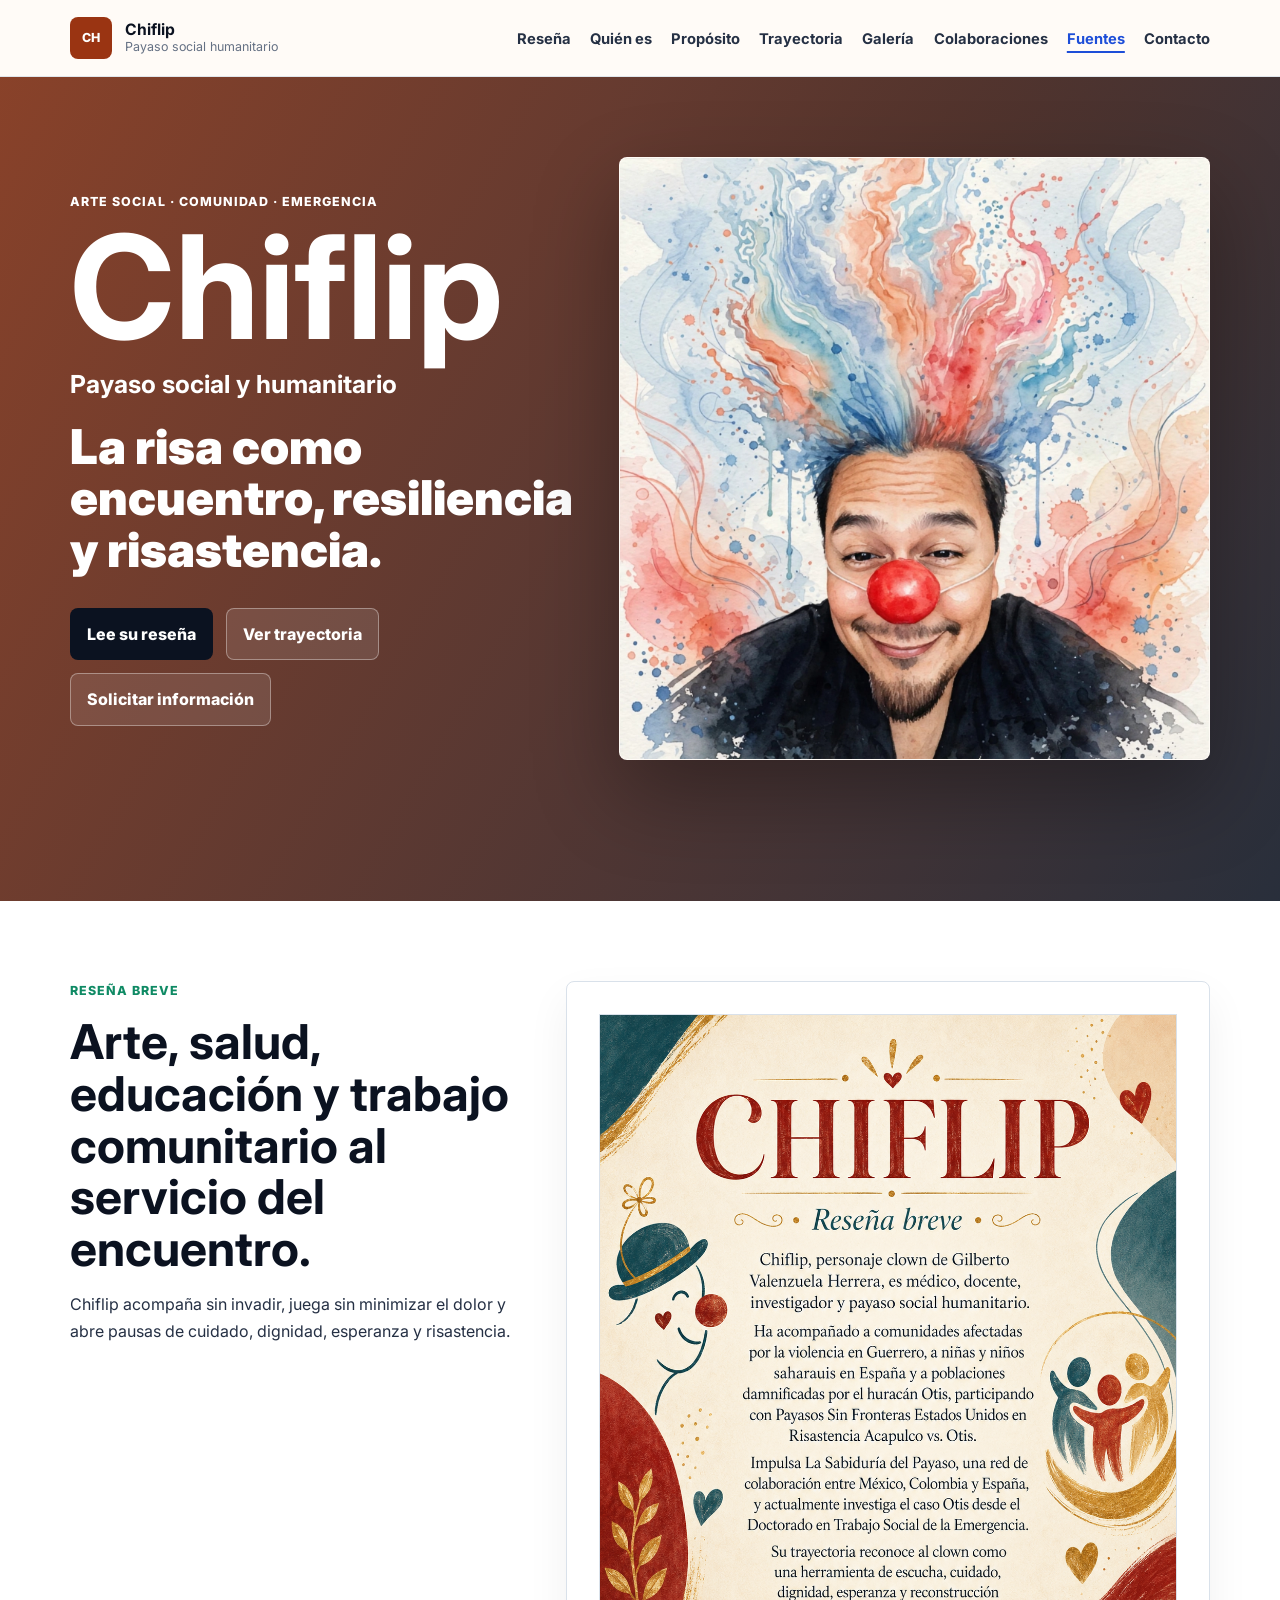
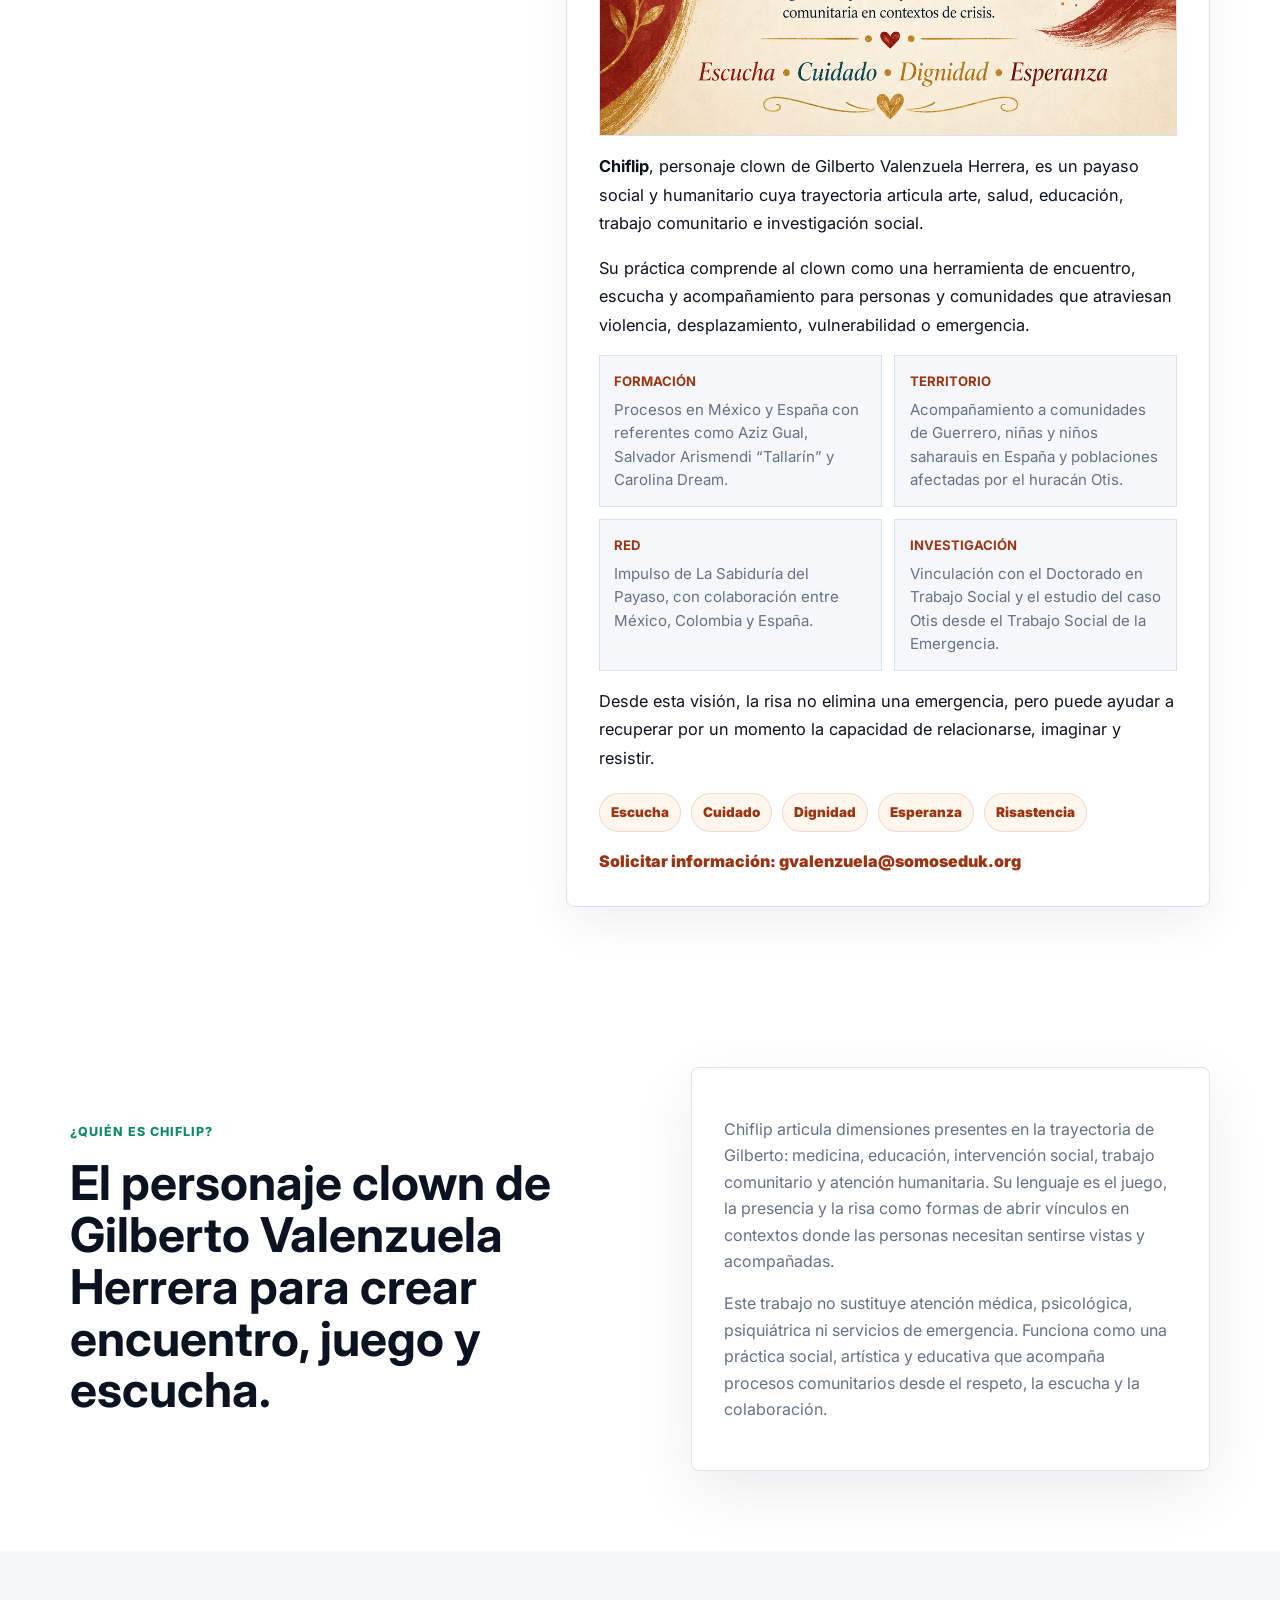
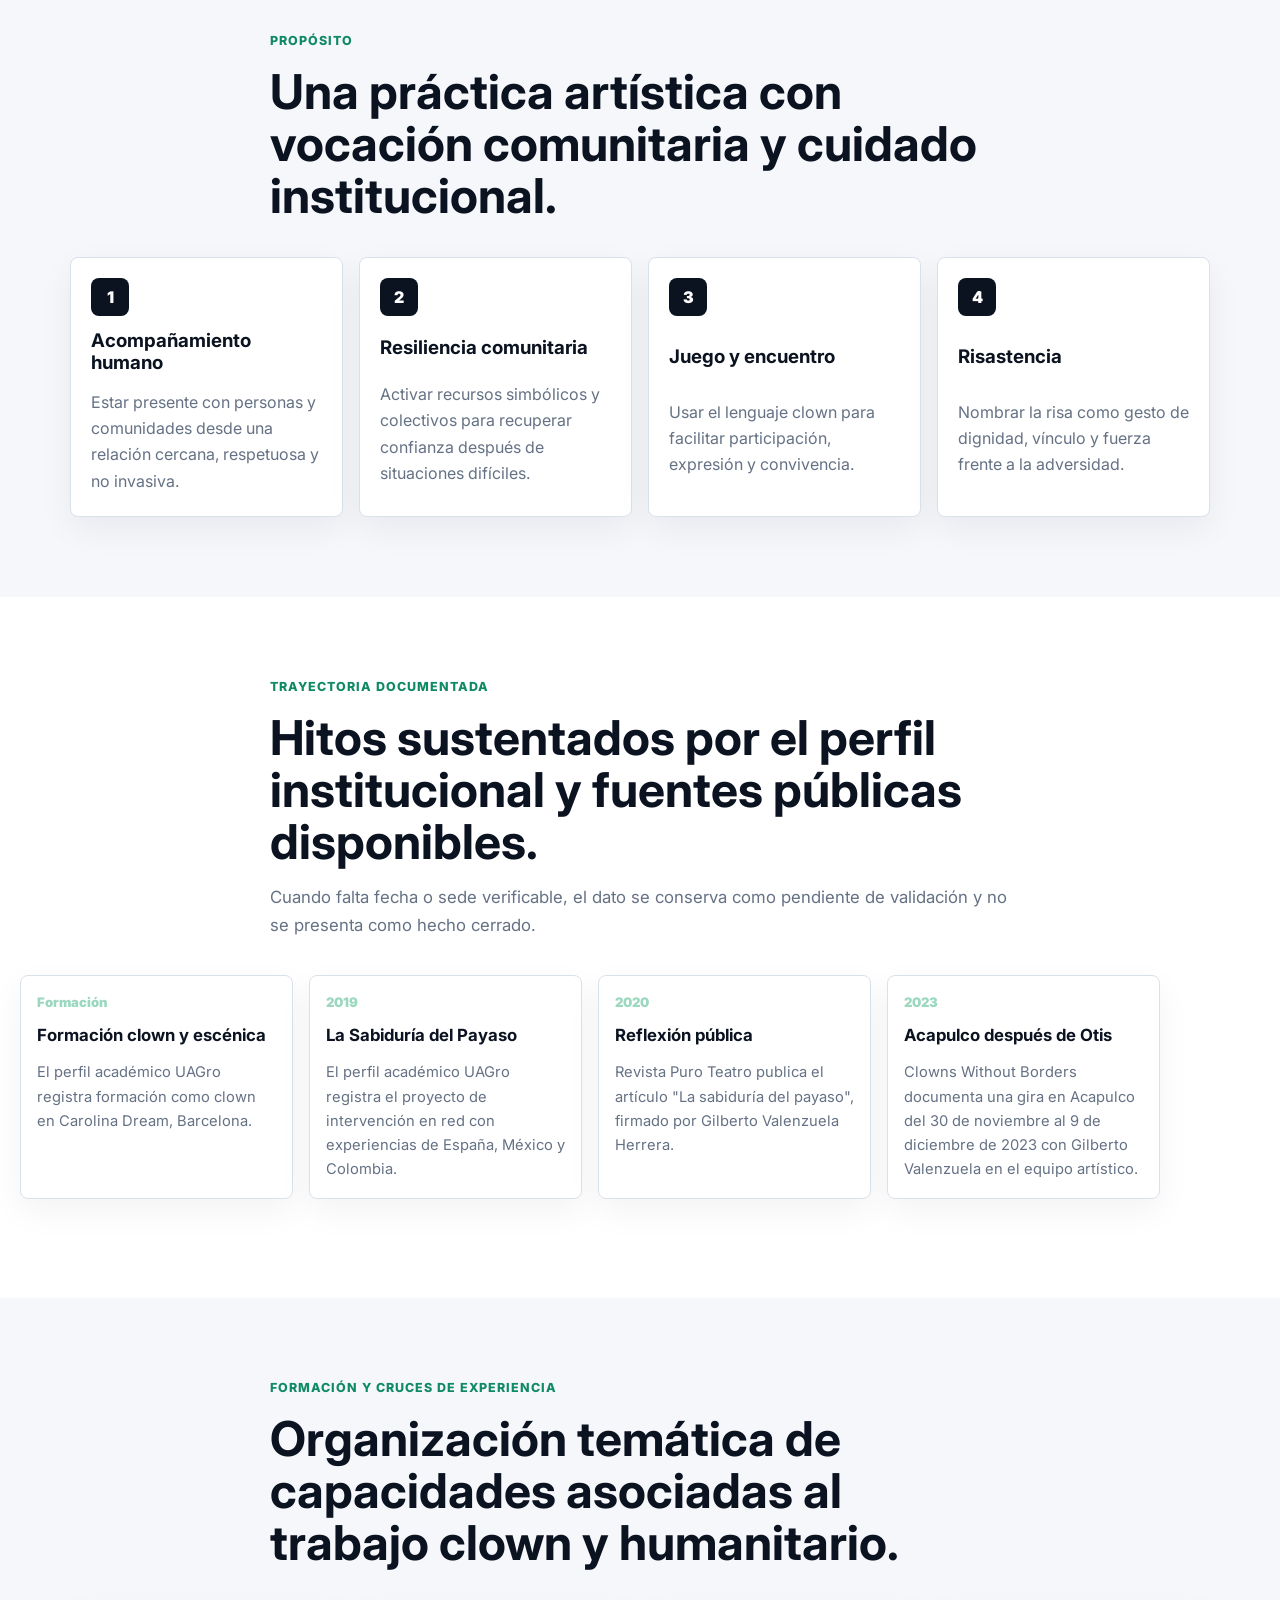
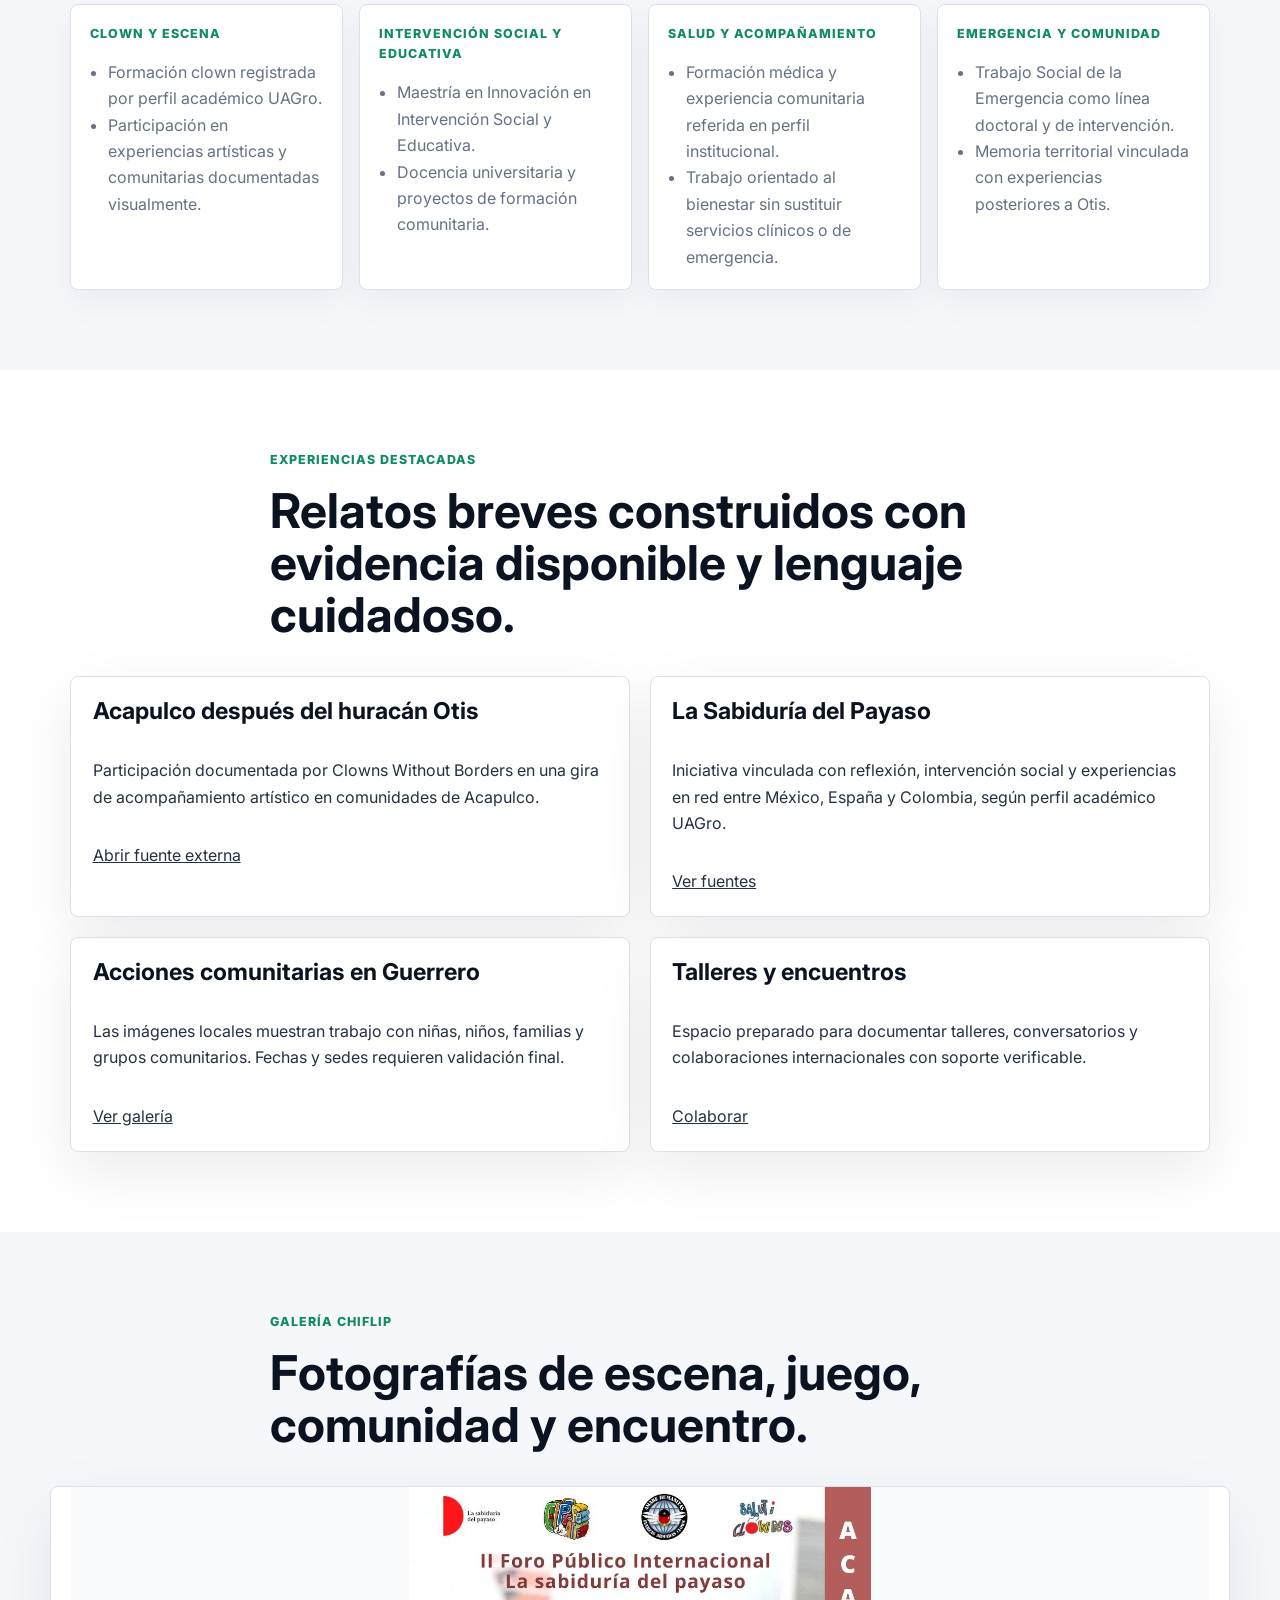
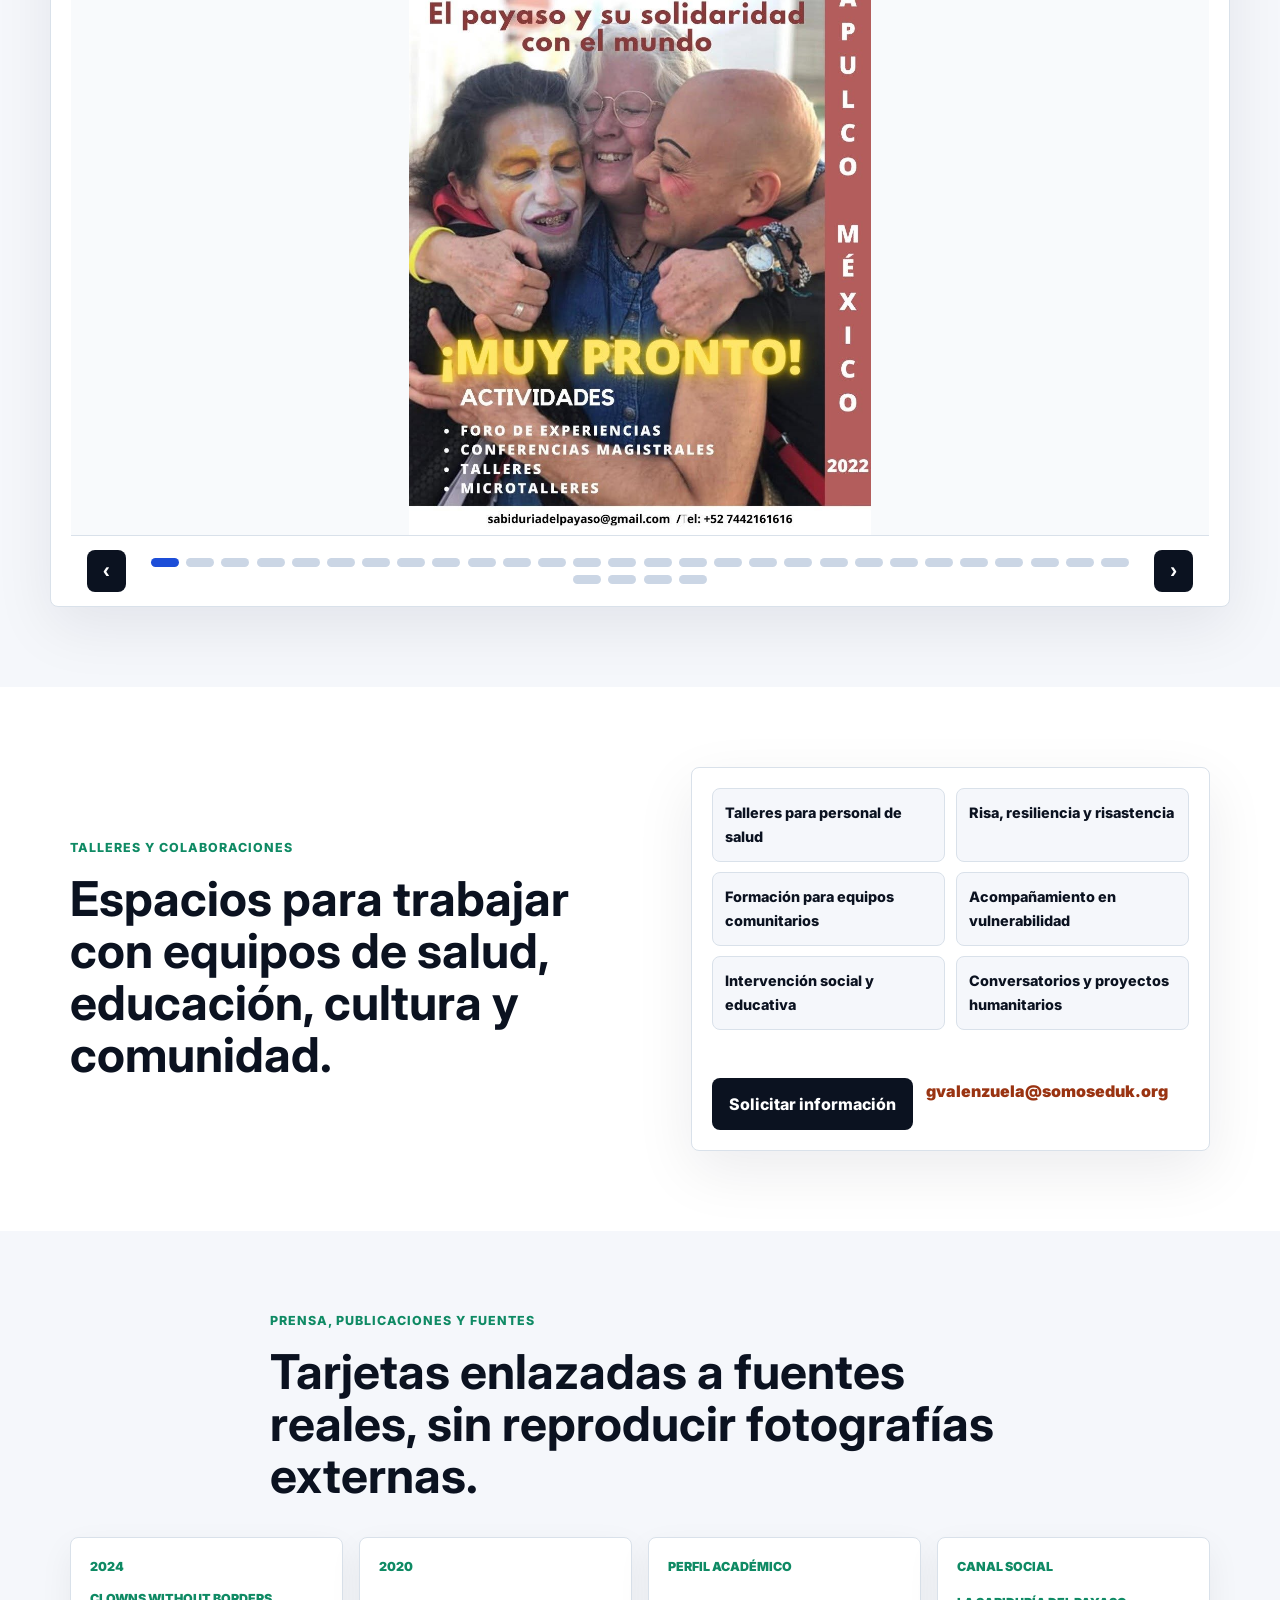
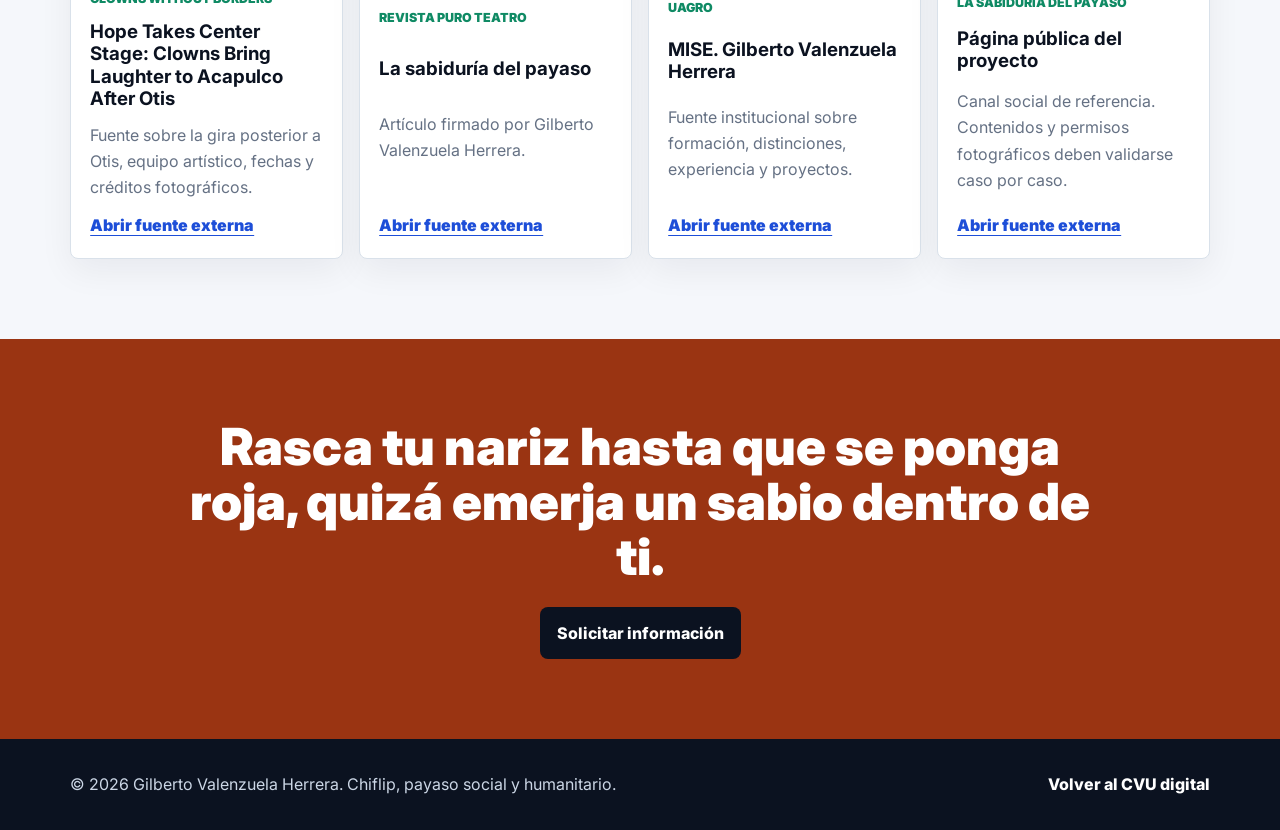
==== commit d9d5aa62: "Actualiza frase de cierre de Chiflip" ====
--- a/chiflip/index.html
+++ b/chiflip/index.html
@@ -287,7 +287,7 @@
 
         <section class="section chiflip-closing">
             <div class="container reveal">
-                <p>La risa no borra la emergencia, pero puede ayudarnos a encontrarnos, acompañarnos y reconstruir juntos.</p>
+                <p>Rasca tu nariz hasta que se ponga roja, quizá emerja un sabio dentro de ti.</p>
                 <a class="btn btn-primary" href="mailto:gvalenzuela@somoseduk.org">Solicitar información</a>
             </div>
         </section>
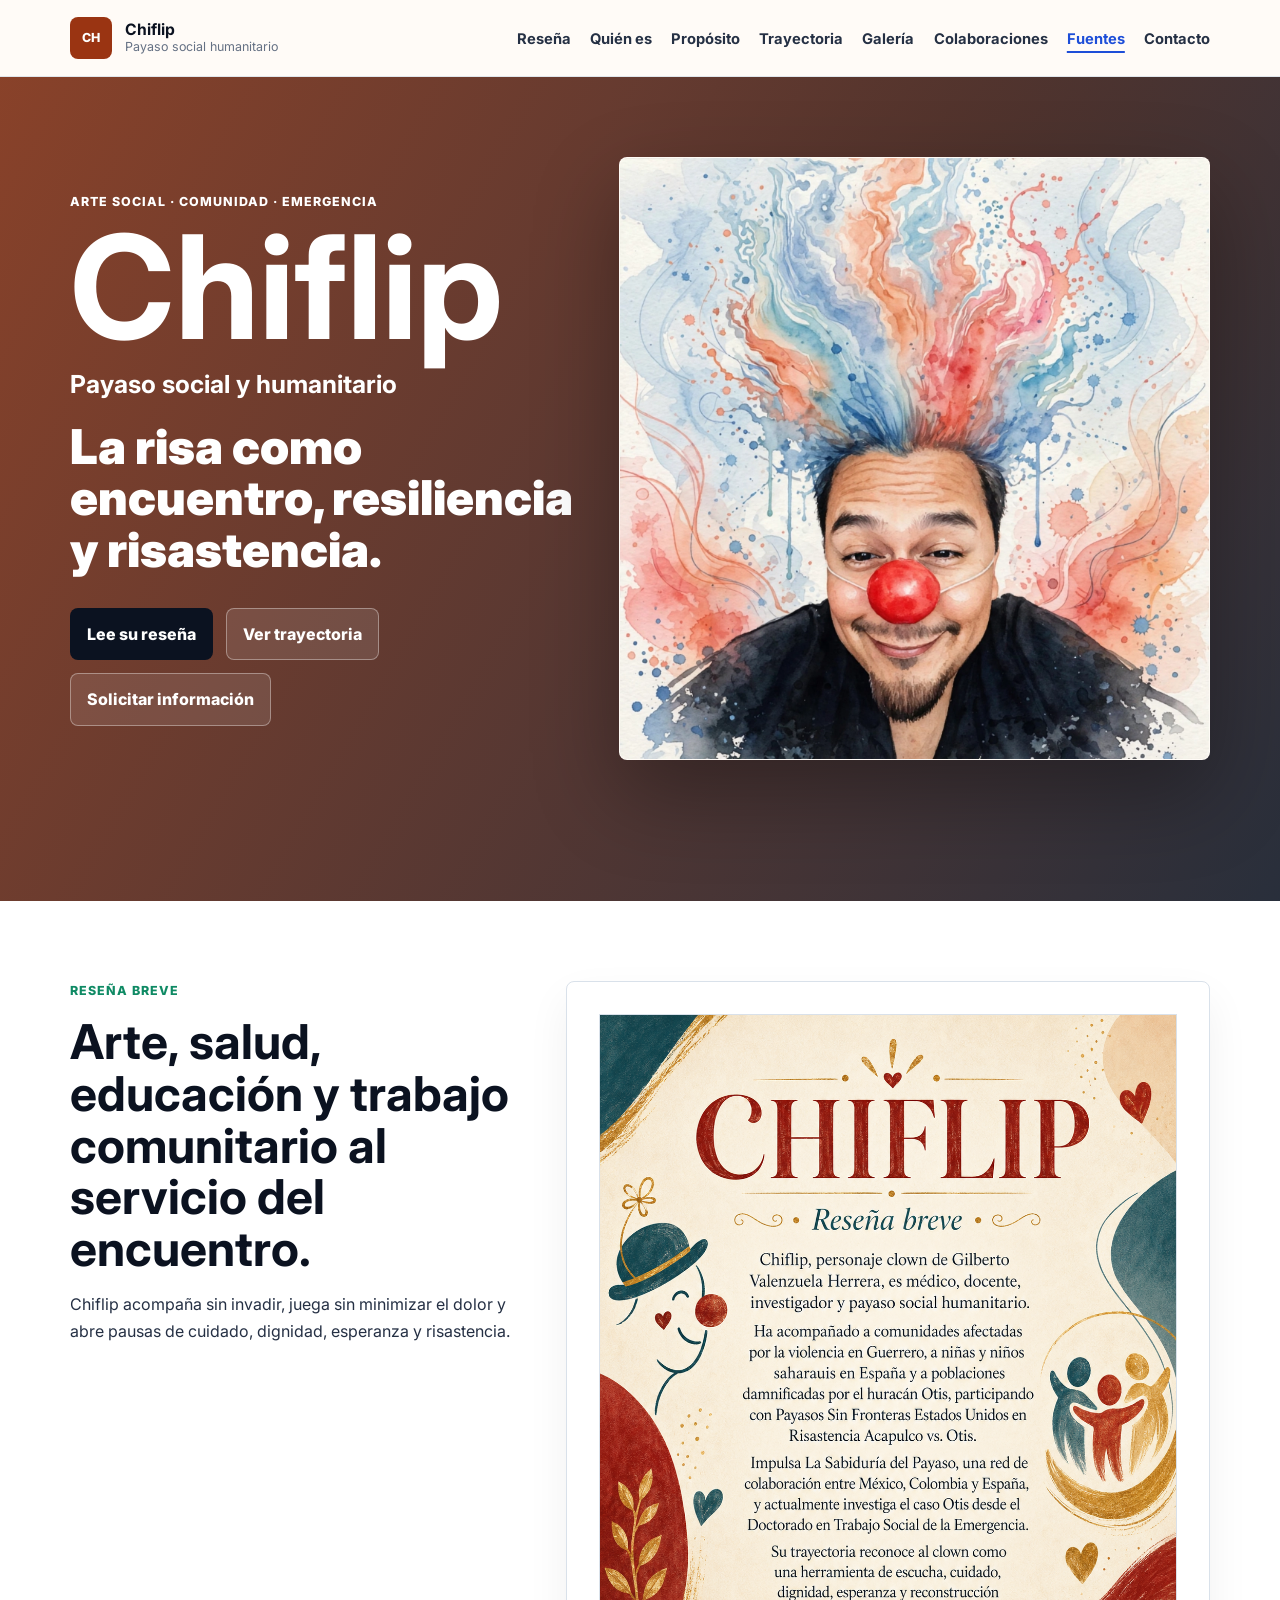
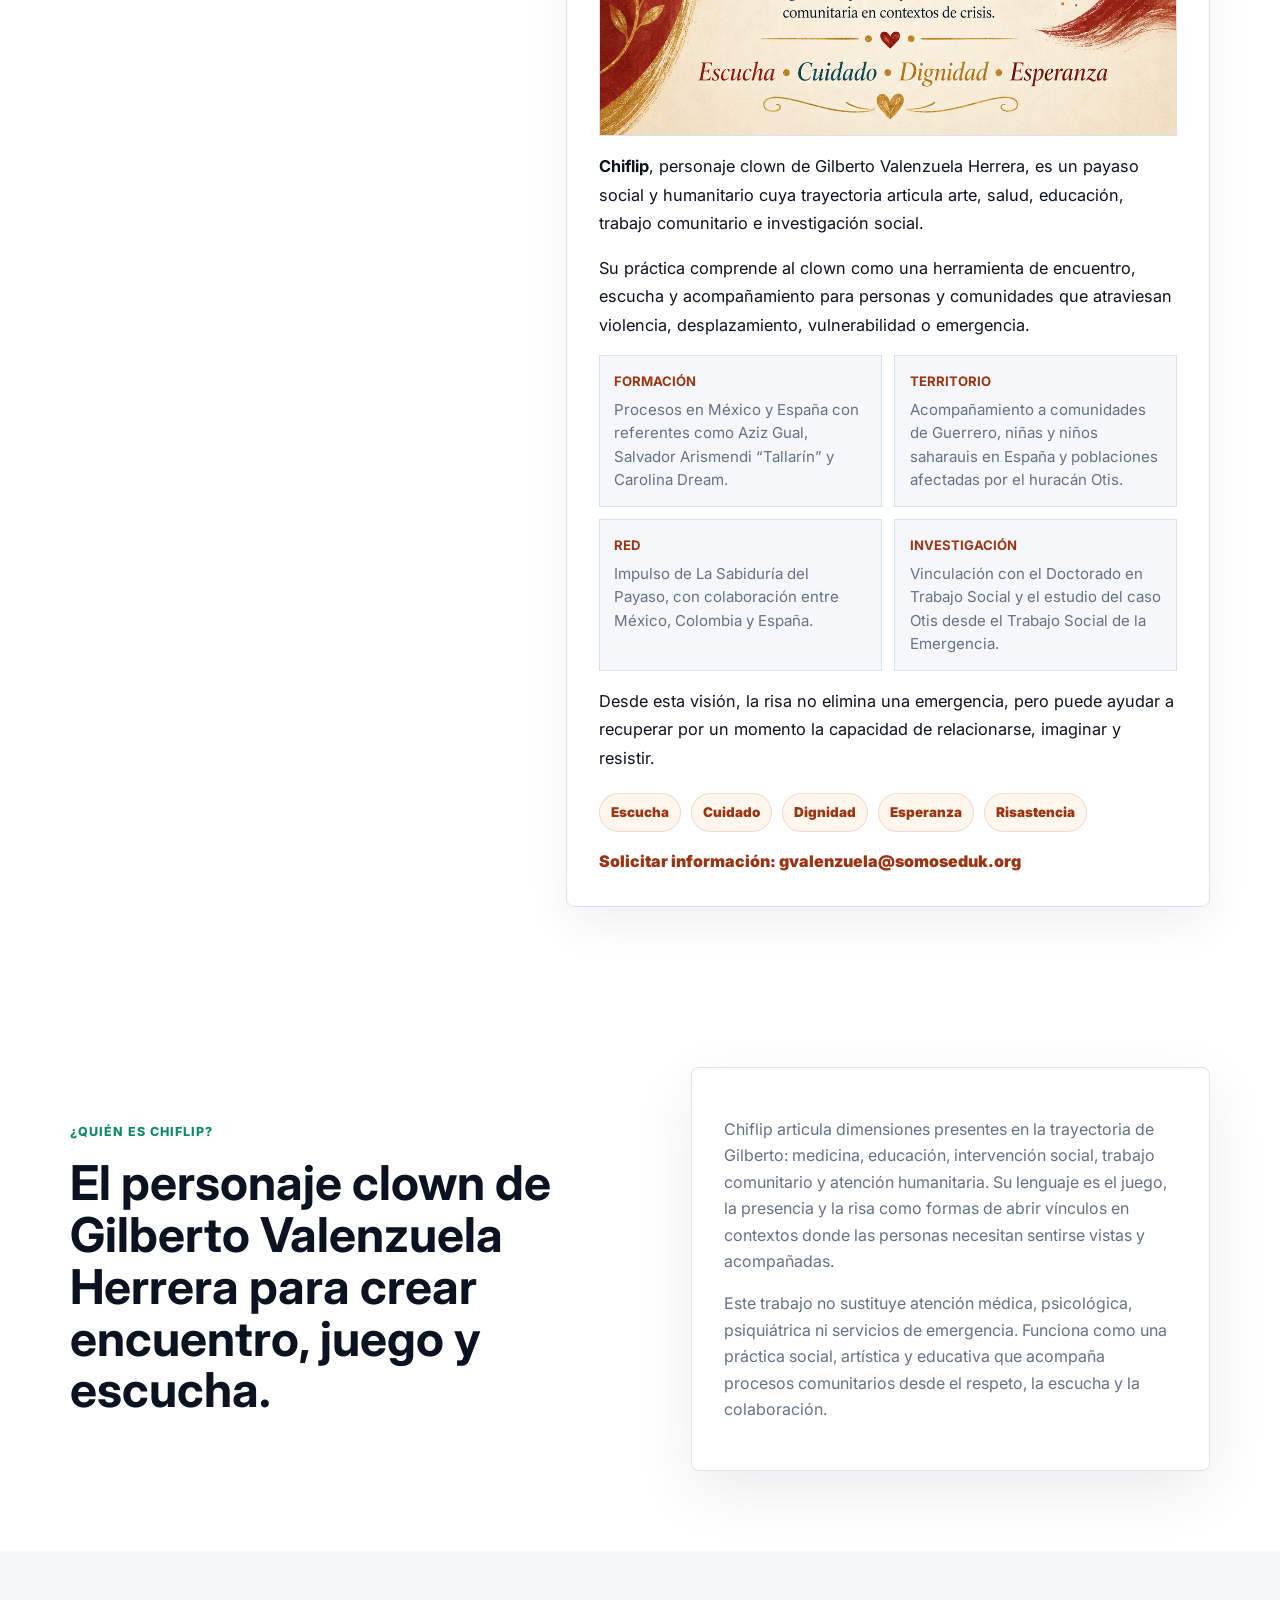
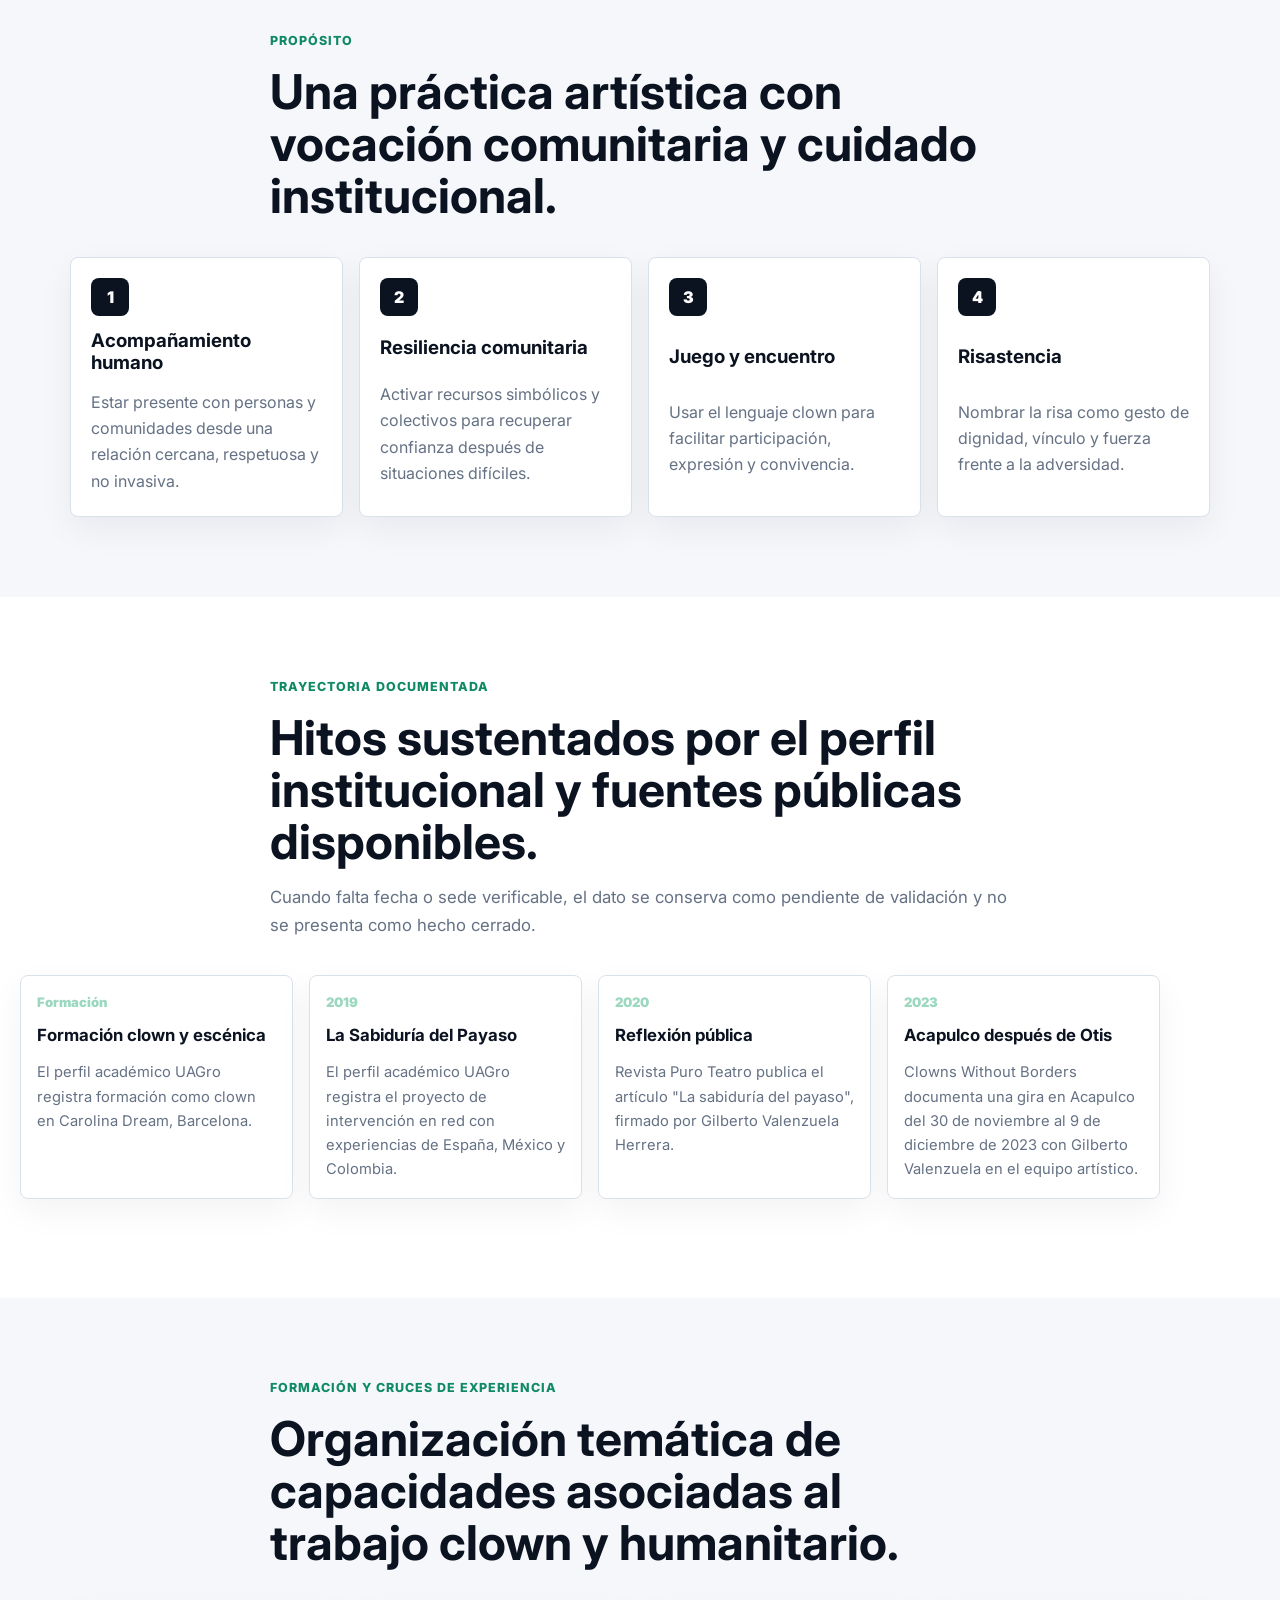
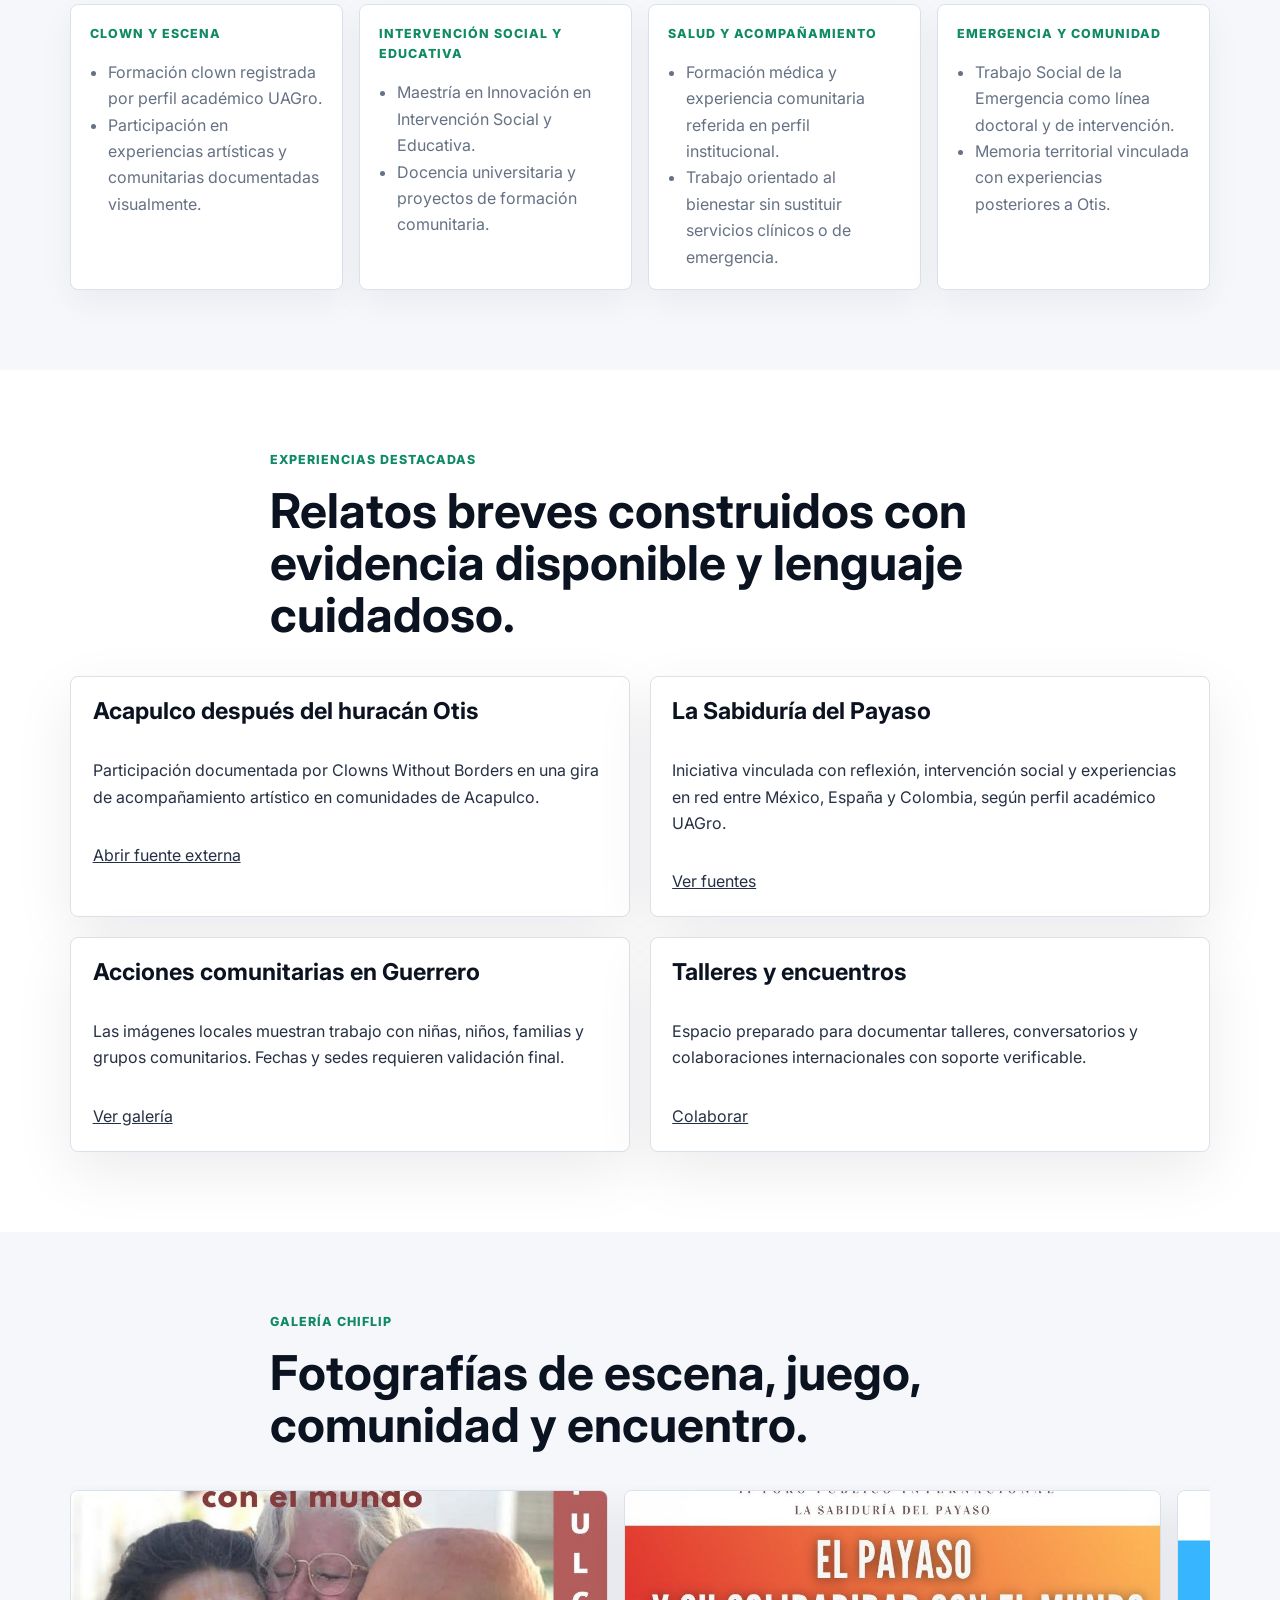
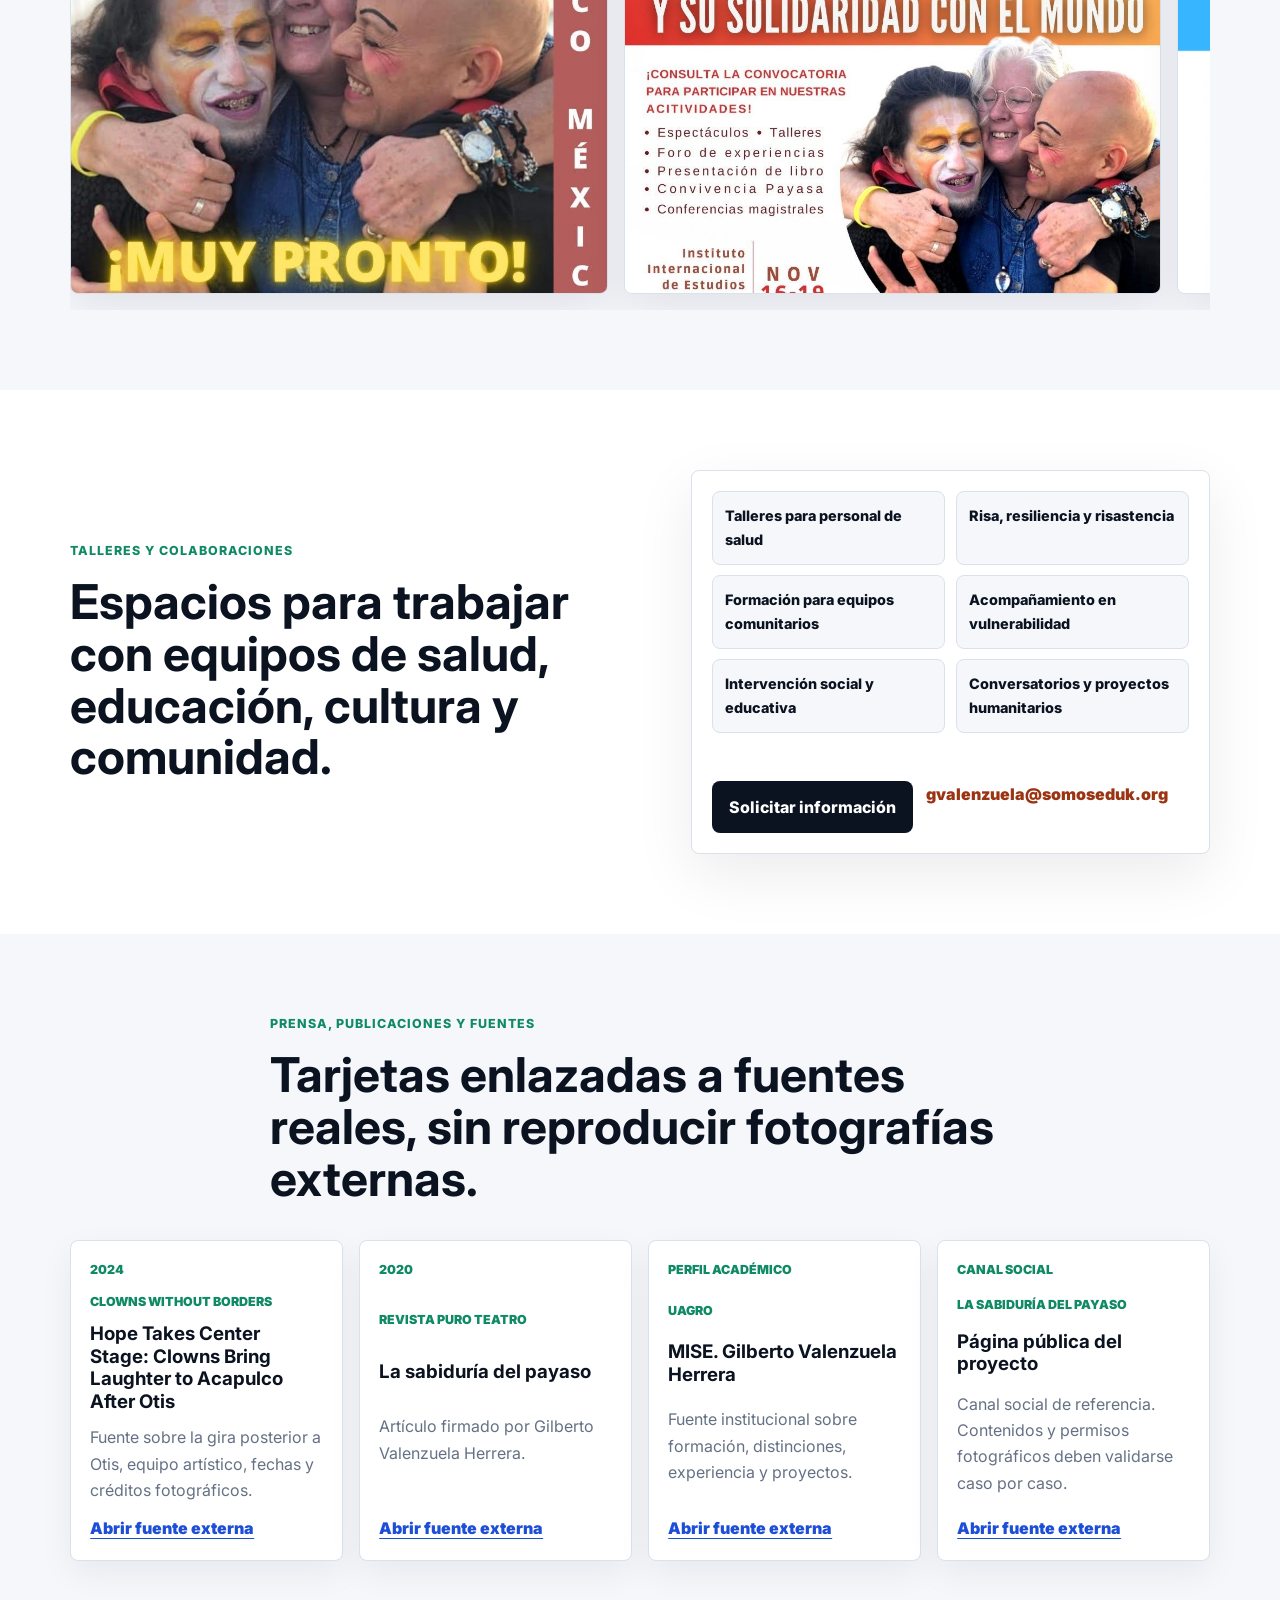
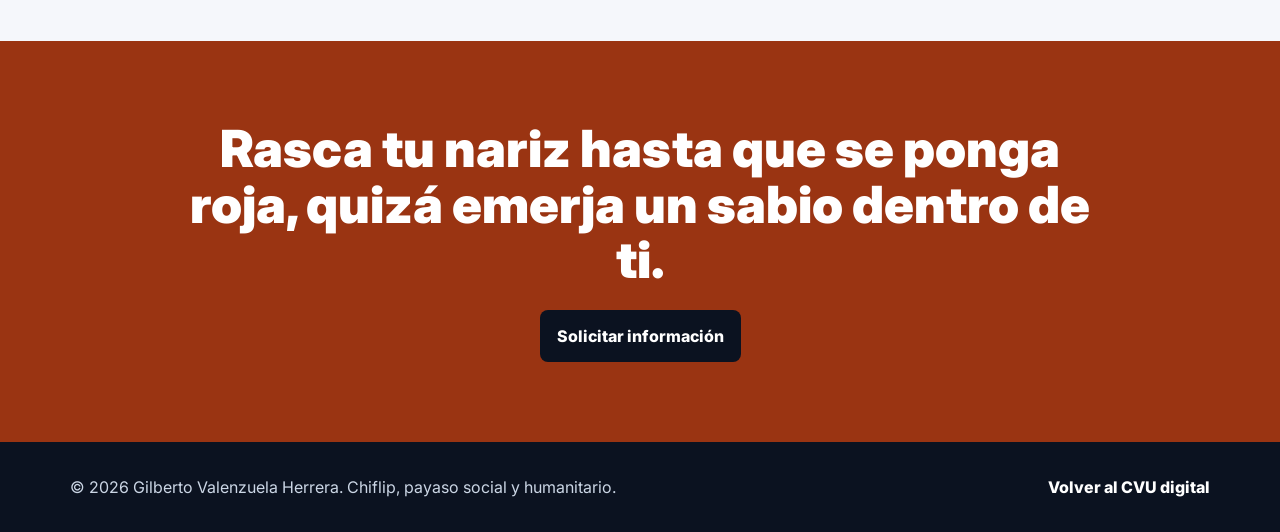
==== commit 50169c4b: "Ajusta galería de Chiflip como riel horizontal" ====
--- a/chiflip/index.html
+++ b/chiflip/index.html
@@ -204,7 +204,7 @@
                 <p class="eyebrow">Galería Chiflip</p>
                 <h2>Fotografías de escena, juego, comunidad y encuentro.</h2>
             </div>
-            <div class="container activity-carousel chiflip-photo-carousel reveal" data-carousel aria-label="Carrusel de fotografías de Chiflip">
+            <div class="container chiflip-photo-rail reveal" aria-label="Riel de fotografías de Chiflip">
                 <div class="carousel-viewport" aria-live="polite">
                     <div class="carousel-track">
                         <article class="carousel-slide chiflip-carousel-slide"><img src="../assets/galeria/chiflip/470207682_1662583471272642_6919556483779878732_n.jpg" alt="Chiflip en actividad de clown social y comunitario" loading="lazy" decoding="async"></article>
--- a/styles.css
+++ b/styles.css
@@ -2587,6 +2587,48 @@
     object-fit: contain;
     object-position: center center;
     width: 100%;
+}
+
+.chiflip-photo-rail {
+    background: transparent;
+}
+
+.chiflip-photo-rail .carousel-viewport {
+    overflow-x: auto;
+    overflow-y: hidden;
+    scroll-snap-type: x mandatory;
+}
+
+.chiflip-photo-rail .carousel-track {
+    display: flex;
+    gap: 1rem;
+    padding: 0.3rem 0 1rem;
+    transform: none;
+    width: max-content;
+}
+
+.chiflip-photo-rail .carousel-slide {
+    background: #fff;
+    border: 1px solid var(--line);
+    border-radius: var(--radius);
+    box-shadow: 0 16px 40px rgba(11, 18, 32, 0.08);
+    flex: 0 0 clamp(280px, 42vw, 560px);
+    min-width: clamp(280px, 42vw, 560px);
+    overflow: hidden;
+    scroll-snap-align: start;
+}
+
+.chiflip-photo-rail .carousel-slide img {
+    aspect-ratio: 4 / 3;
+    display: block;
+    height: 100%;
+    object-fit: cover;
+    object-position: center center;
+    width: 100%;
+}
+
+.chiflip-photo-rail .carousel-controls {
+    display: none;
 }
 
 .chiflip-gallery-item {
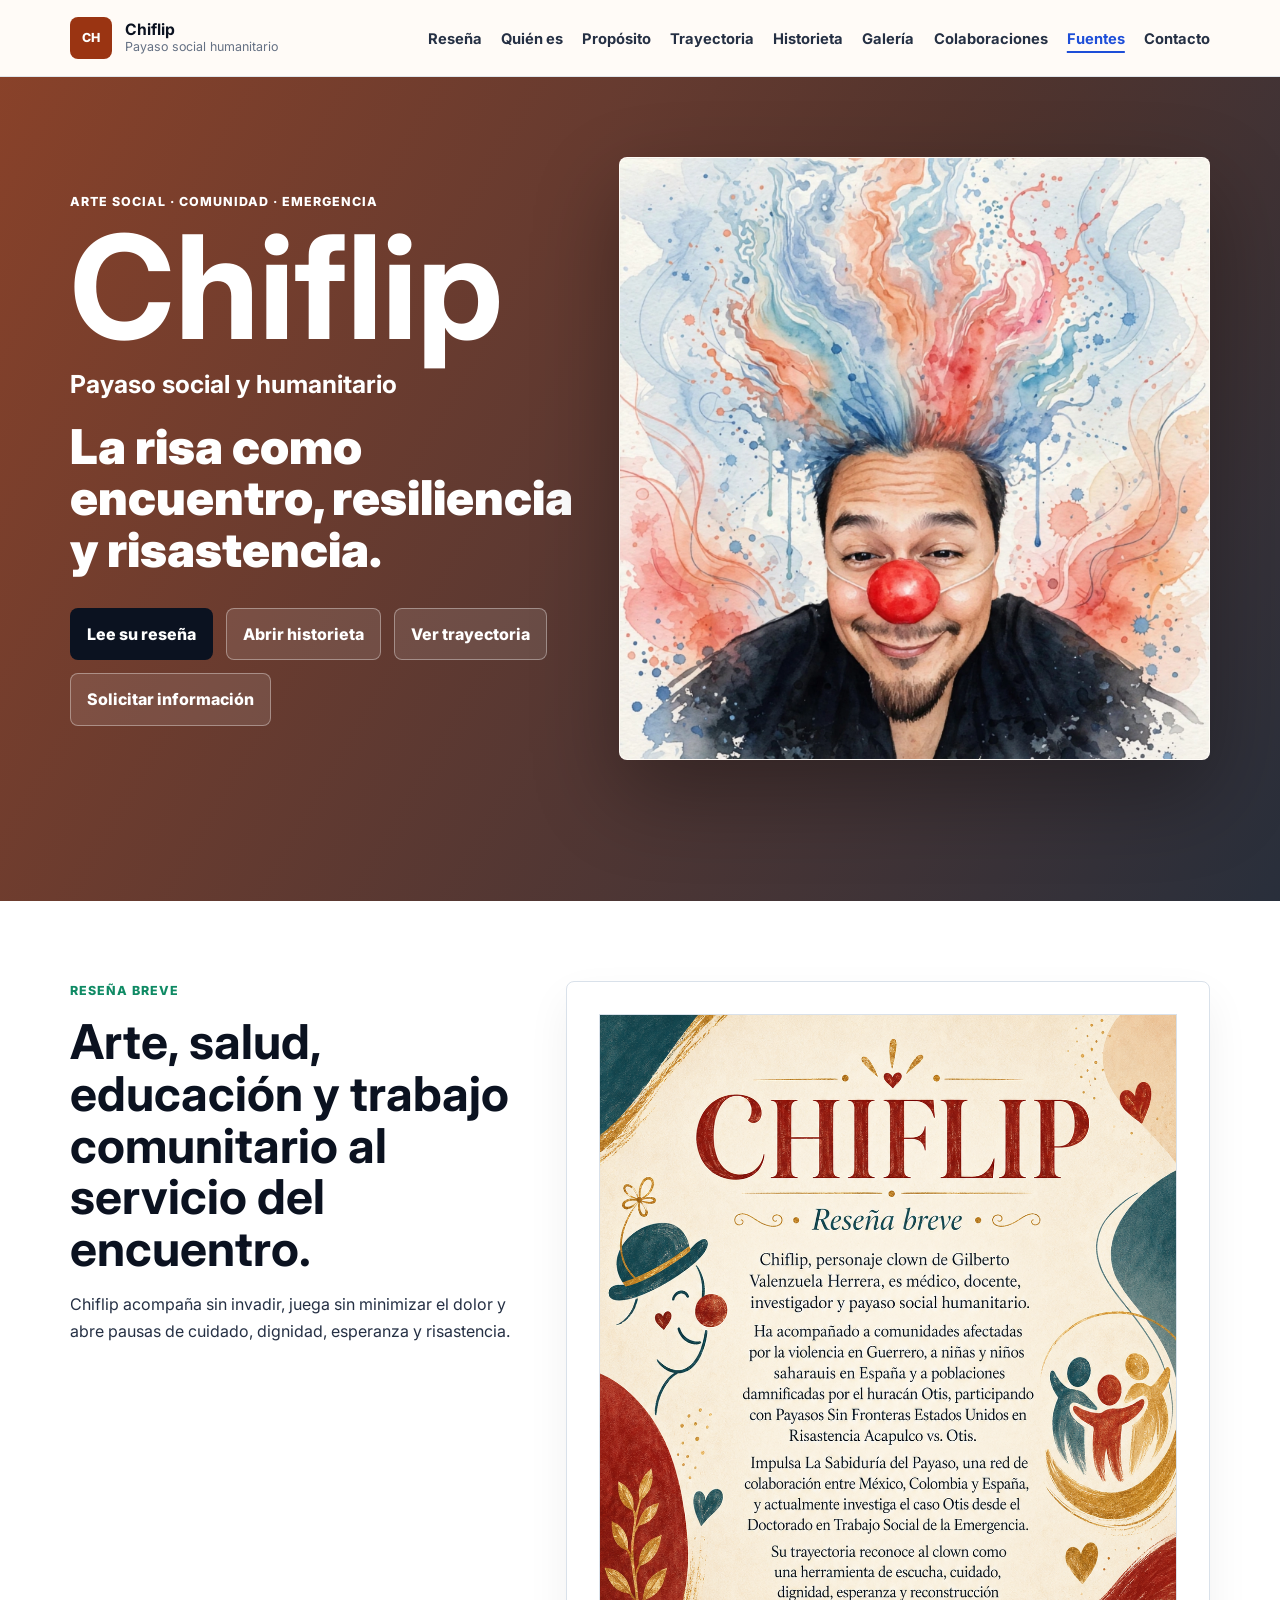
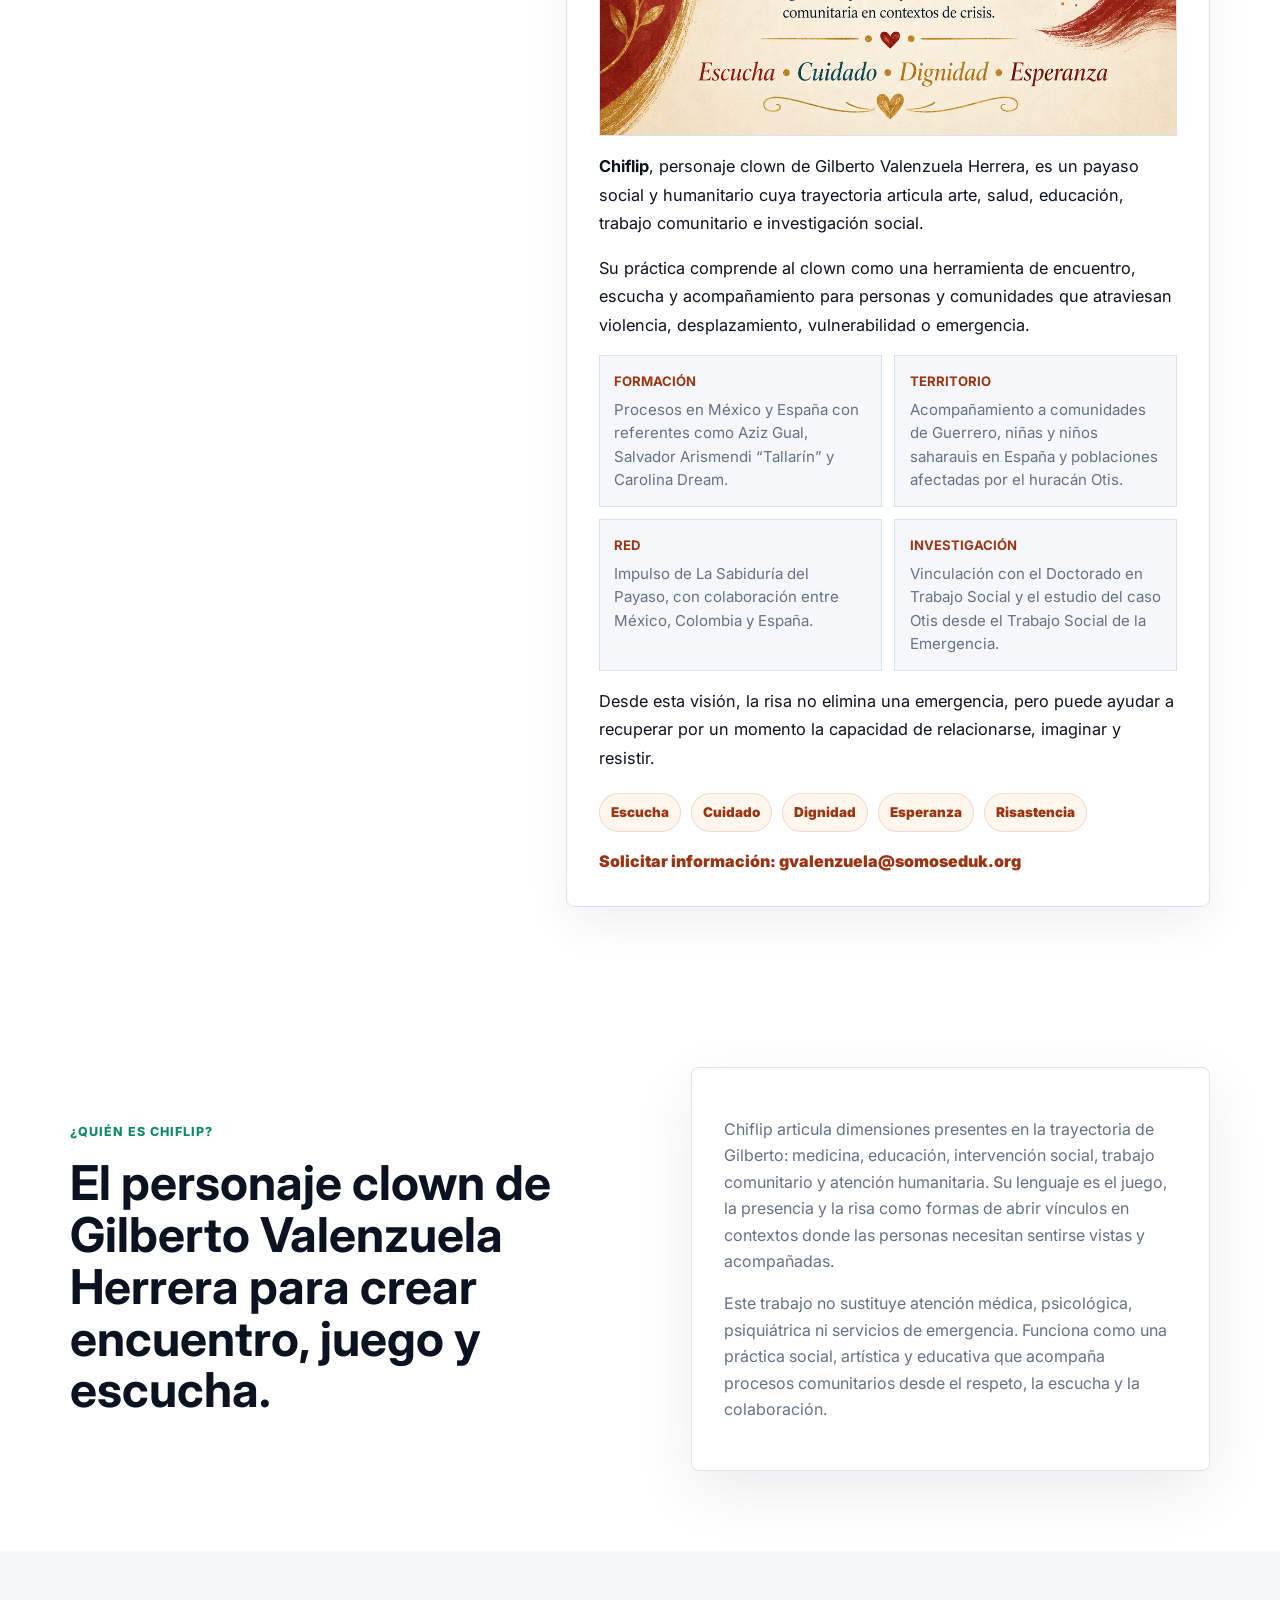
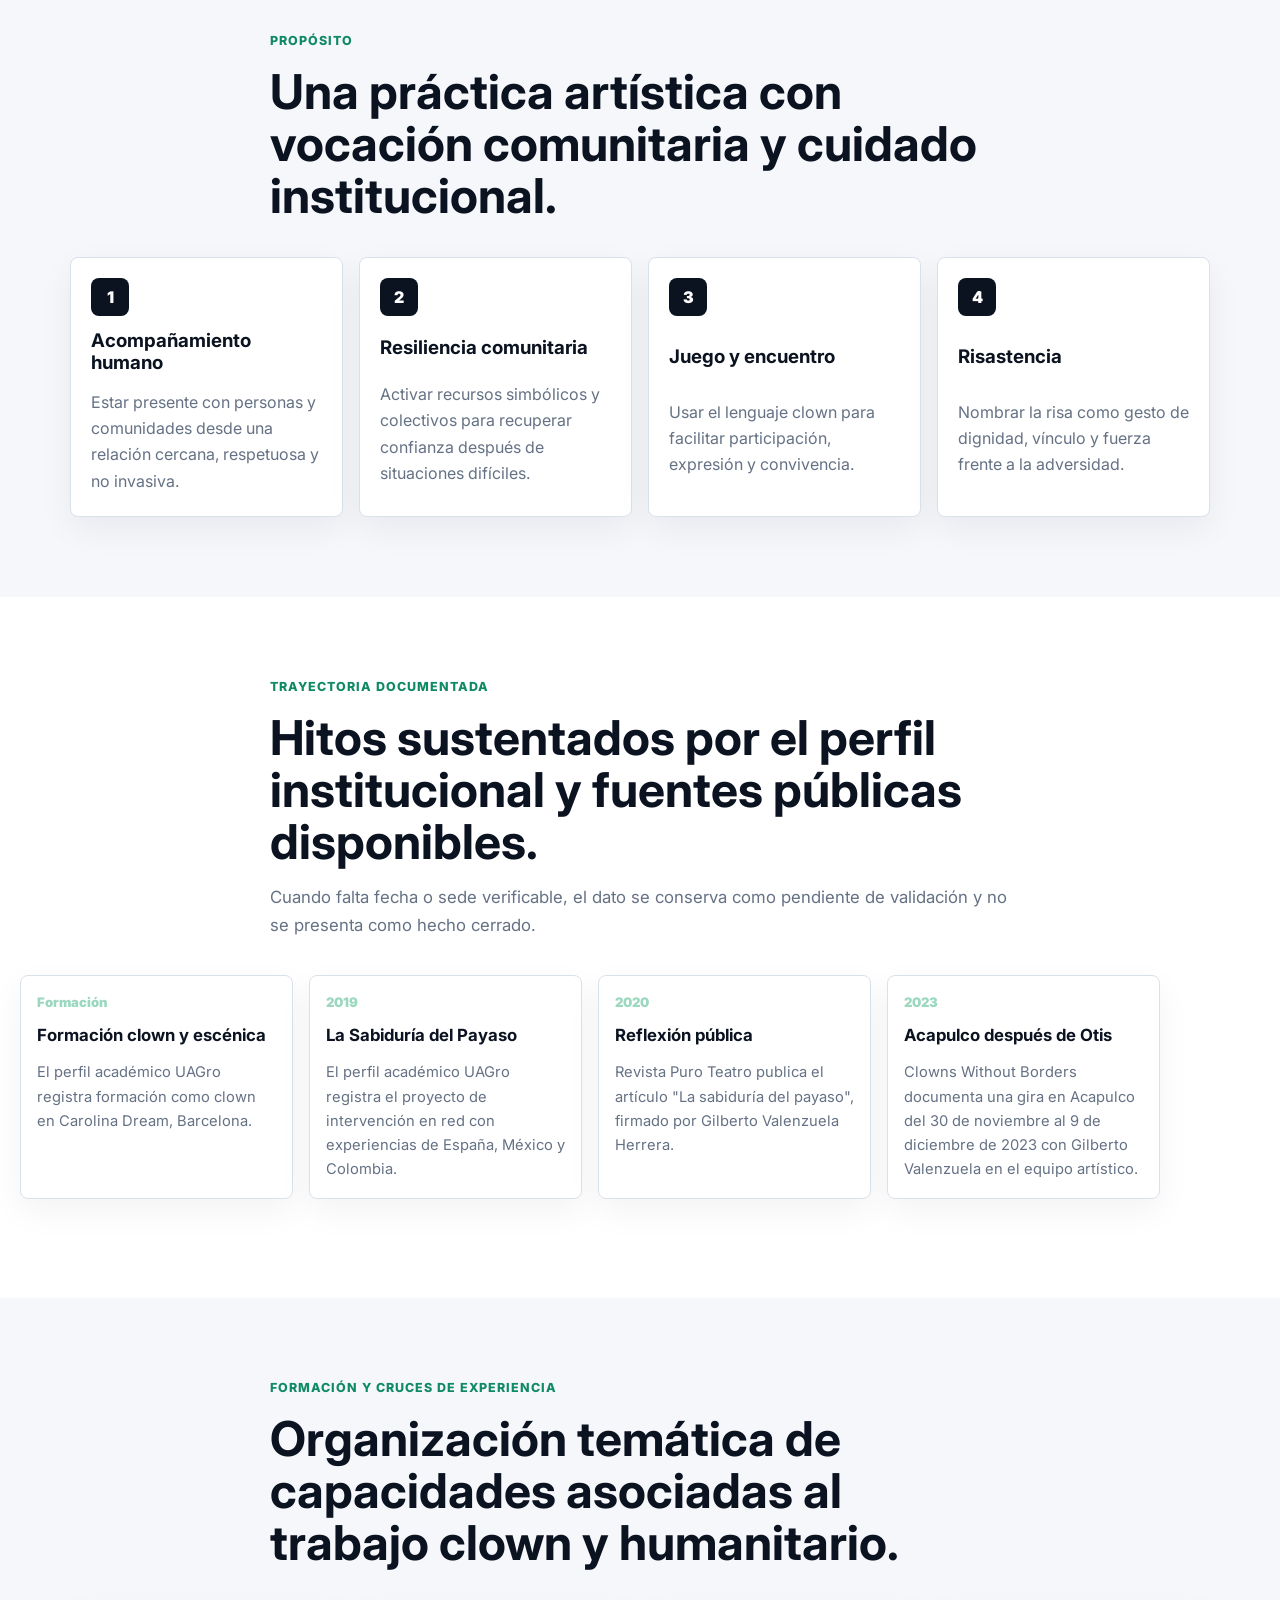
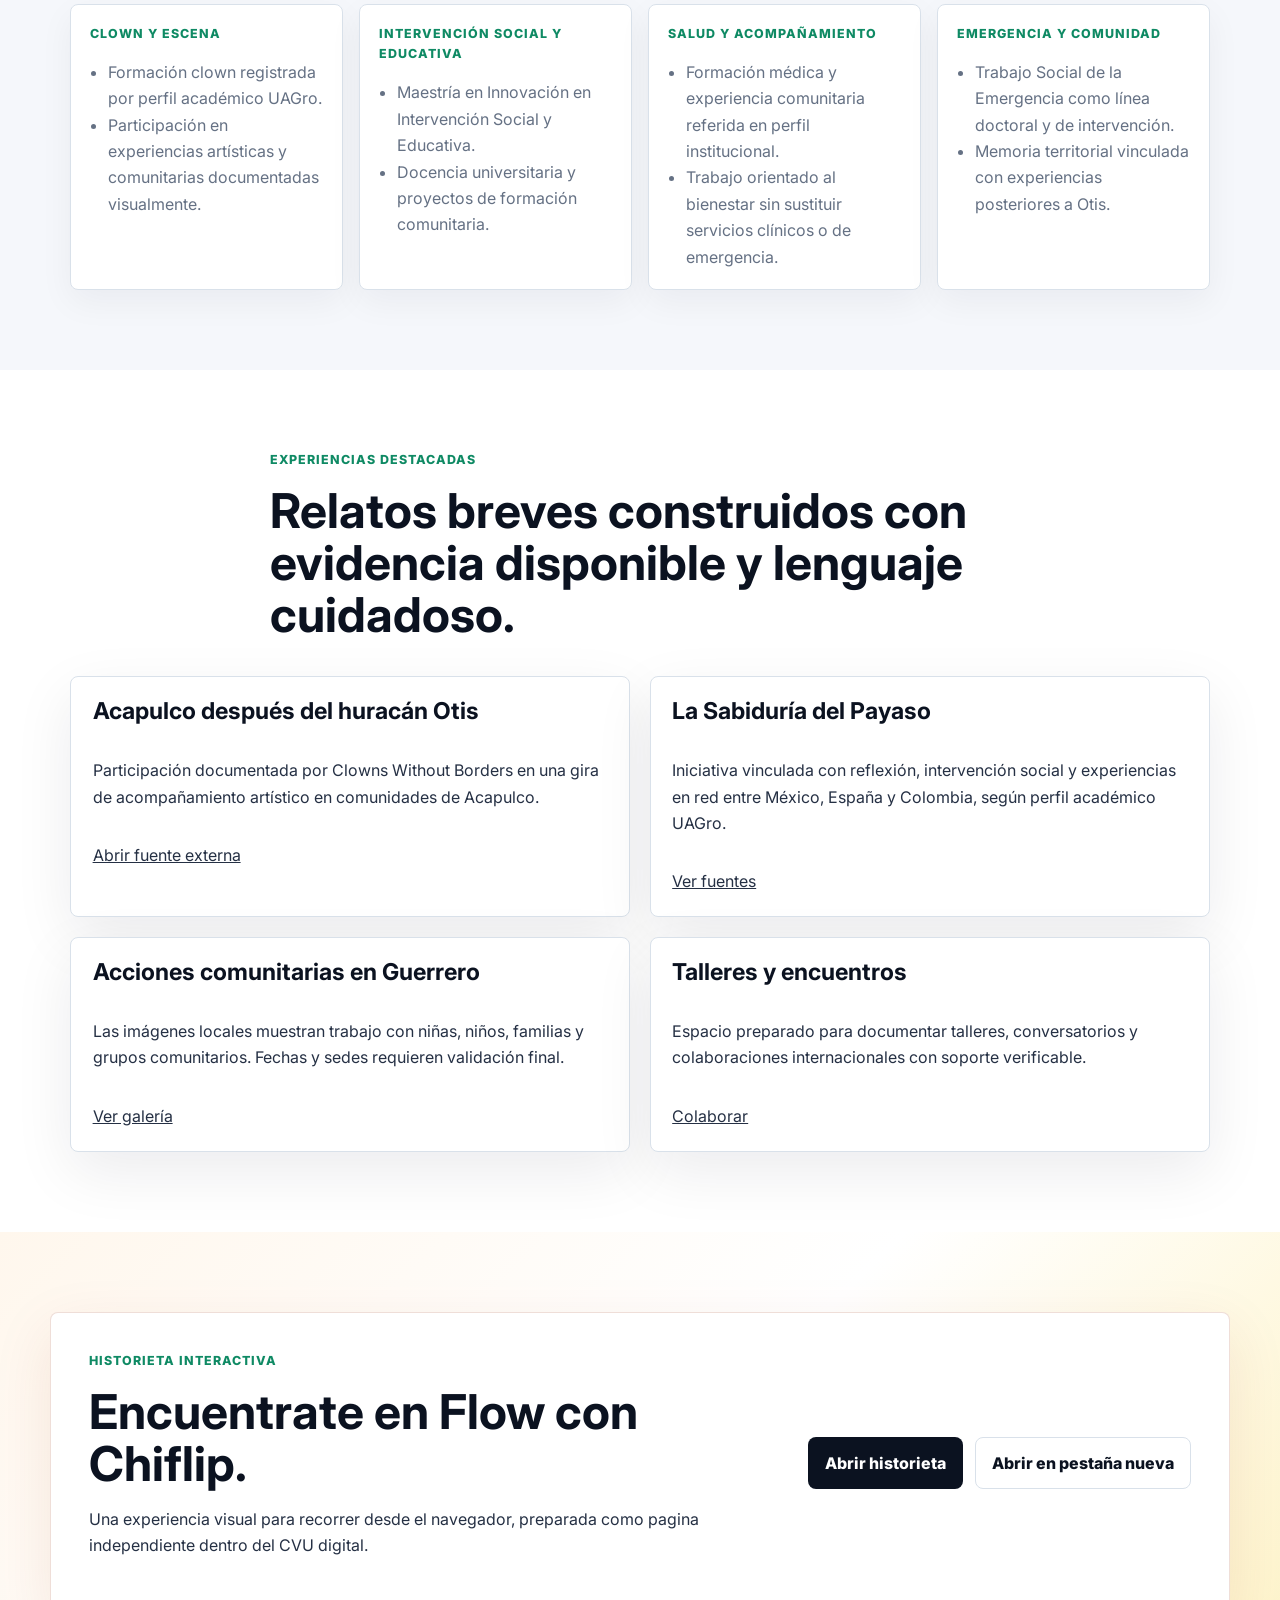
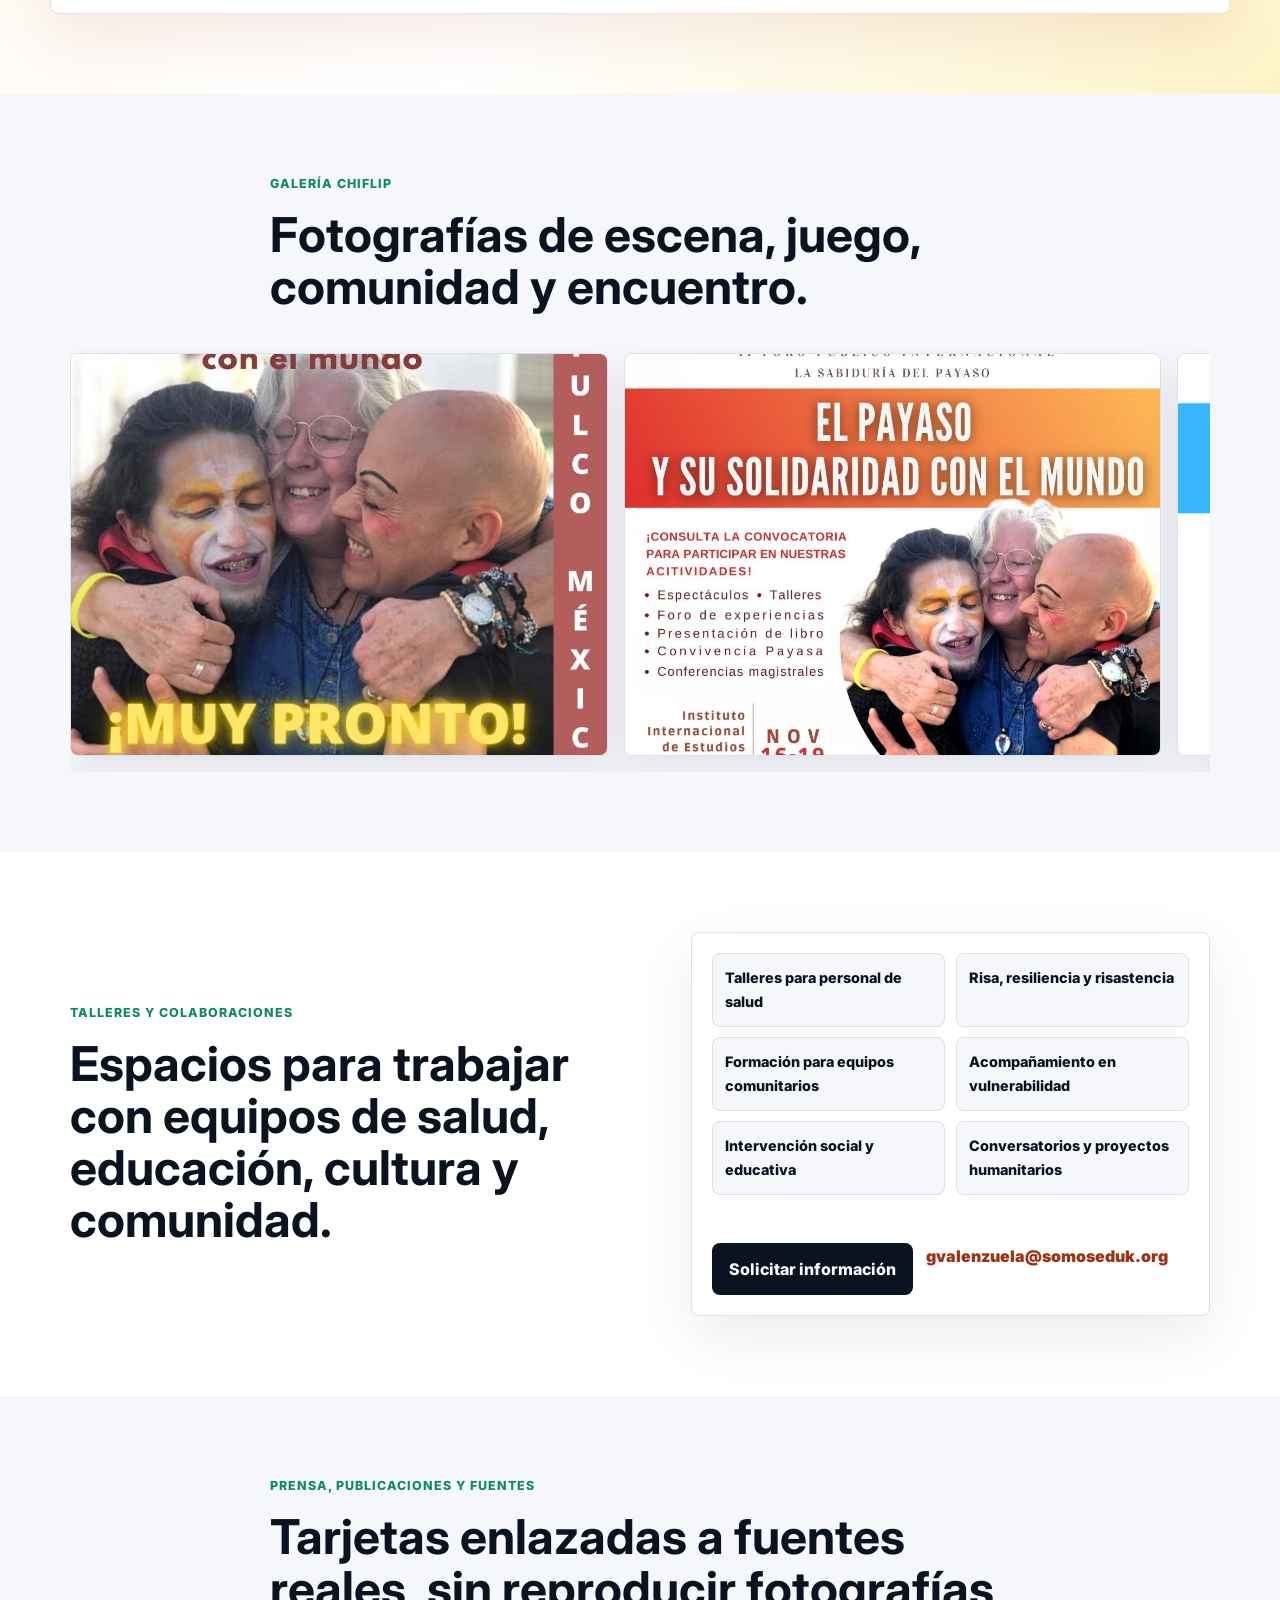
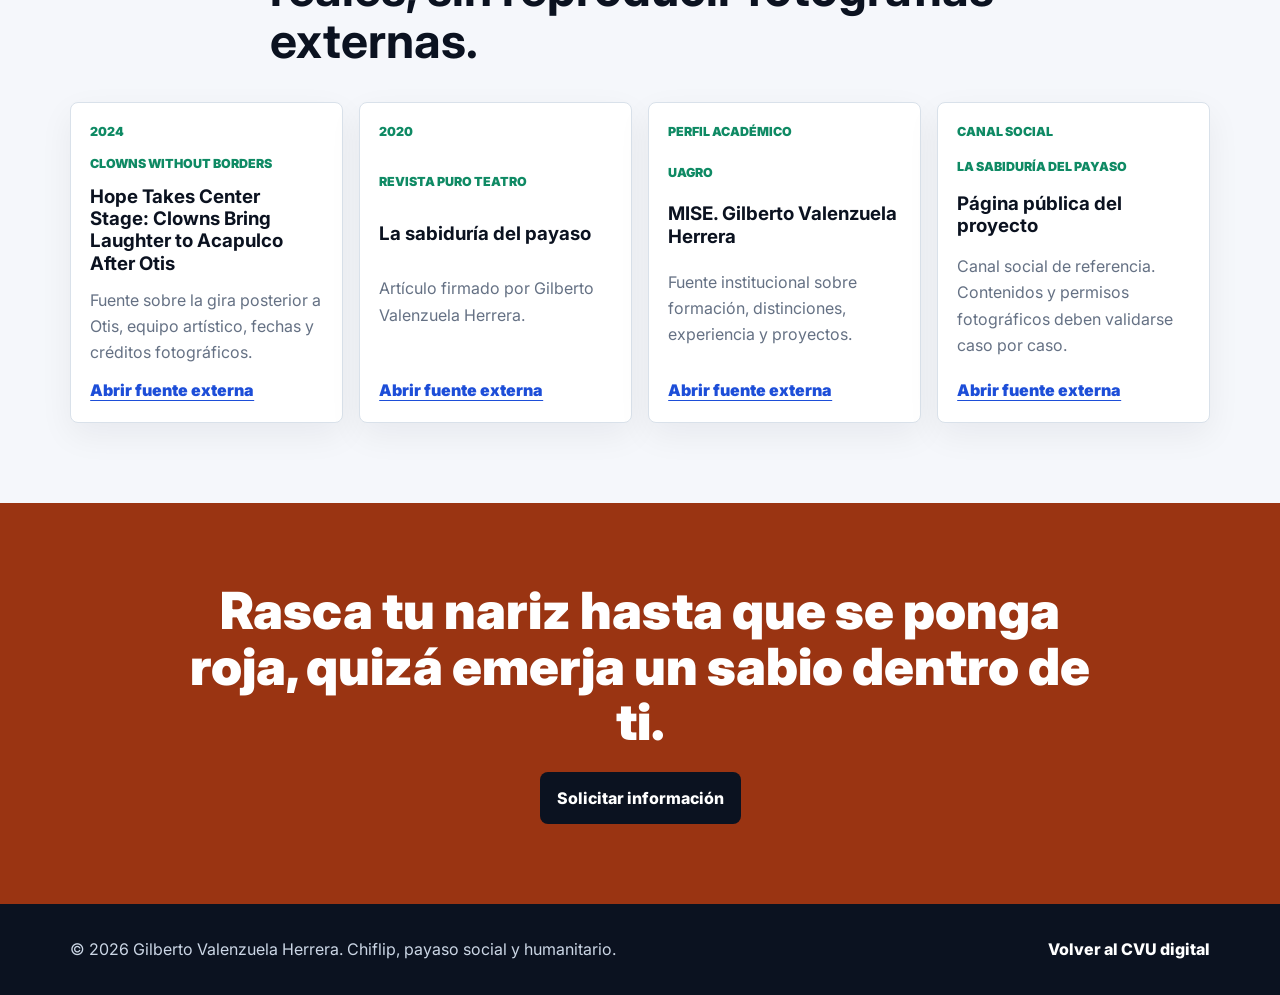
==== commit 0749896f: "Agrega historieta interactiva de Chiflip" ====
--- a/chiflip/index.html
+++ b/chiflip/index.html
@@ -64,6 +64,7 @@
                     <li><a href="#quien-es">Quién es</a></li>
                     <li><a href="#proposito">Propósito</a></li>
                     <li><a href="#trayectoria">Trayectoria</a></li>
+                    <li><a href="#historieta">Historieta</a></li>
                     <li><a href="#galeria-chiflip">Galería</a></li>
                     <li><a href="#colaboraciones">Colaboraciones</a></li>
                     <li><a href="#fuentes">Fuentes</a></li>
@@ -76,7 +77,7 @@
     <nav class="mobile-bottom-nav" aria-label="Navegacion movil de Chiflip">
         <a href="../index.html#inicio"><span aria-hidden="true">⌂</span>Inicio</a>
         <a href="#resena"><span aria-hidden="true">?</span>Reseña</a>
-        <a href="#trayectoria"><span aria-hidden="true">|</span>Ruta</a>
+        <a href="#historieta"><span aria-hidden="true">▤</span>Historieta</a>
         <a href="#galeria-chiflip"><span aria-hidden="true">▣</span>Galería</a>
         <a href="../index.html#contacto"><span aria-hidden="true">✉</span>Contacto</a>
     </nav>
@@ -91,7 +92,8 @@
                     <p class="hero-lede">La risa como encuentro, resiliencia y risastencia.</p>
                     <div class="hero-actions">
                         <a class="btn btn-primary" href="#resena">Lee su reseña</a>
-                        <a class="btn btn-secondary" href="#trayectoria">Ver trayectoria</a>
+                        <a class="btn btn-secondary" href="historieta/">Abrir historieta</a>
+                        <a class="btn btn-ghost" href="#trayectoria">Ver trayectoria</a>
                         <a class="btn btn-ghost" href="mailto:gvalenzuela@somoseduk.org">Solicitar información</a>
                     </div>
                 </div>
@@ -199,6 +201,19 @@
             </div>
         </section>
 
+        <section id="historieta" class="section chiflip-comic-section">
+            <div class="container chiflip-comic-panel reveal">
+                <div class="section-copy">
+                    <p class="eyebrow">Historieta interactiva</p>
+                    <h2>Encuentrate en Flow con Chiflip.</h2>
+                    <p>Una experiencia visual para recorrer desde el navegador, preparada como pagina independiente dentro del CVU digital.</p>
+                </div>
+                <div class="chiflip-comic-actions" aria-label="Acciones de la historieta">
+                    <a class="btn btn-primary" href="historieta/">Abrir historieta</a>
+                    <a class="btn btn-secondary" href="historieta/" target="_blank" rel="noopener noreferrer">Abrir en pestaña nueva</a>
+                </div>
+            </div>
+        </section>
         <section id="galeria-chiflip" class="section bg-soft">
             <div class="container section-heading reveal">
                 <p class="eyebrow">Galería Chiflip</p>
--- a/styles.css
+++ b/styles.css
@@ -2557,6 +2557,28 @@
     text-decoration: underline;
 }
 
+.chiflip-comic-section {
+    background: linear-gradient(135deg, #fff7ed 0%, #ffffff 52%, #fef3c7 100%);
+}
+
+.chiflip-comic-panel {
+    align-items: center;
+    background: #fff;
+    border: 1px solid rgba(154, 52, 18, 0.16);
+    border-radius: var(--radius);
+    box-shadow: 0 20px 60px rgba(154, 52, 18, 0.1);
+    display: grid;
+    gap: 1.5rem;
+    grid-template-columns: minmax(0, 1fr) auto;
+    padding: clamp(1.4rem, 4vw, 2.4rem);
+}
+
+.chiflip-comic-actions {
+    display: flex;
+    flex-wrap: wrap;
+    gap: 0.75rem;
+    justify-content: flex-end;
+}
 .chiflip-formation-grid ul {
     margin: 0.8rem 0 0;
     padding-left: 1.1rem;
@@ -2798,6 +2820,7 @@
     .chiflip-entry-grid,
     .chiflip-hero-grid,
     .chiflip-review-layout,
+    .chiflip-comic-panel,
     .flagship-grid,
     .flagship-evidence,
     .flagship-memory-header,
@@ -2957,6 +2980,7 @@
     }
 
     .hero-actions .btn,
+    .chiflip-comic-actions .btn,
     .flagship-actions .btn,
     .contact-actions .btn,
     .micro-status-actions .btn,
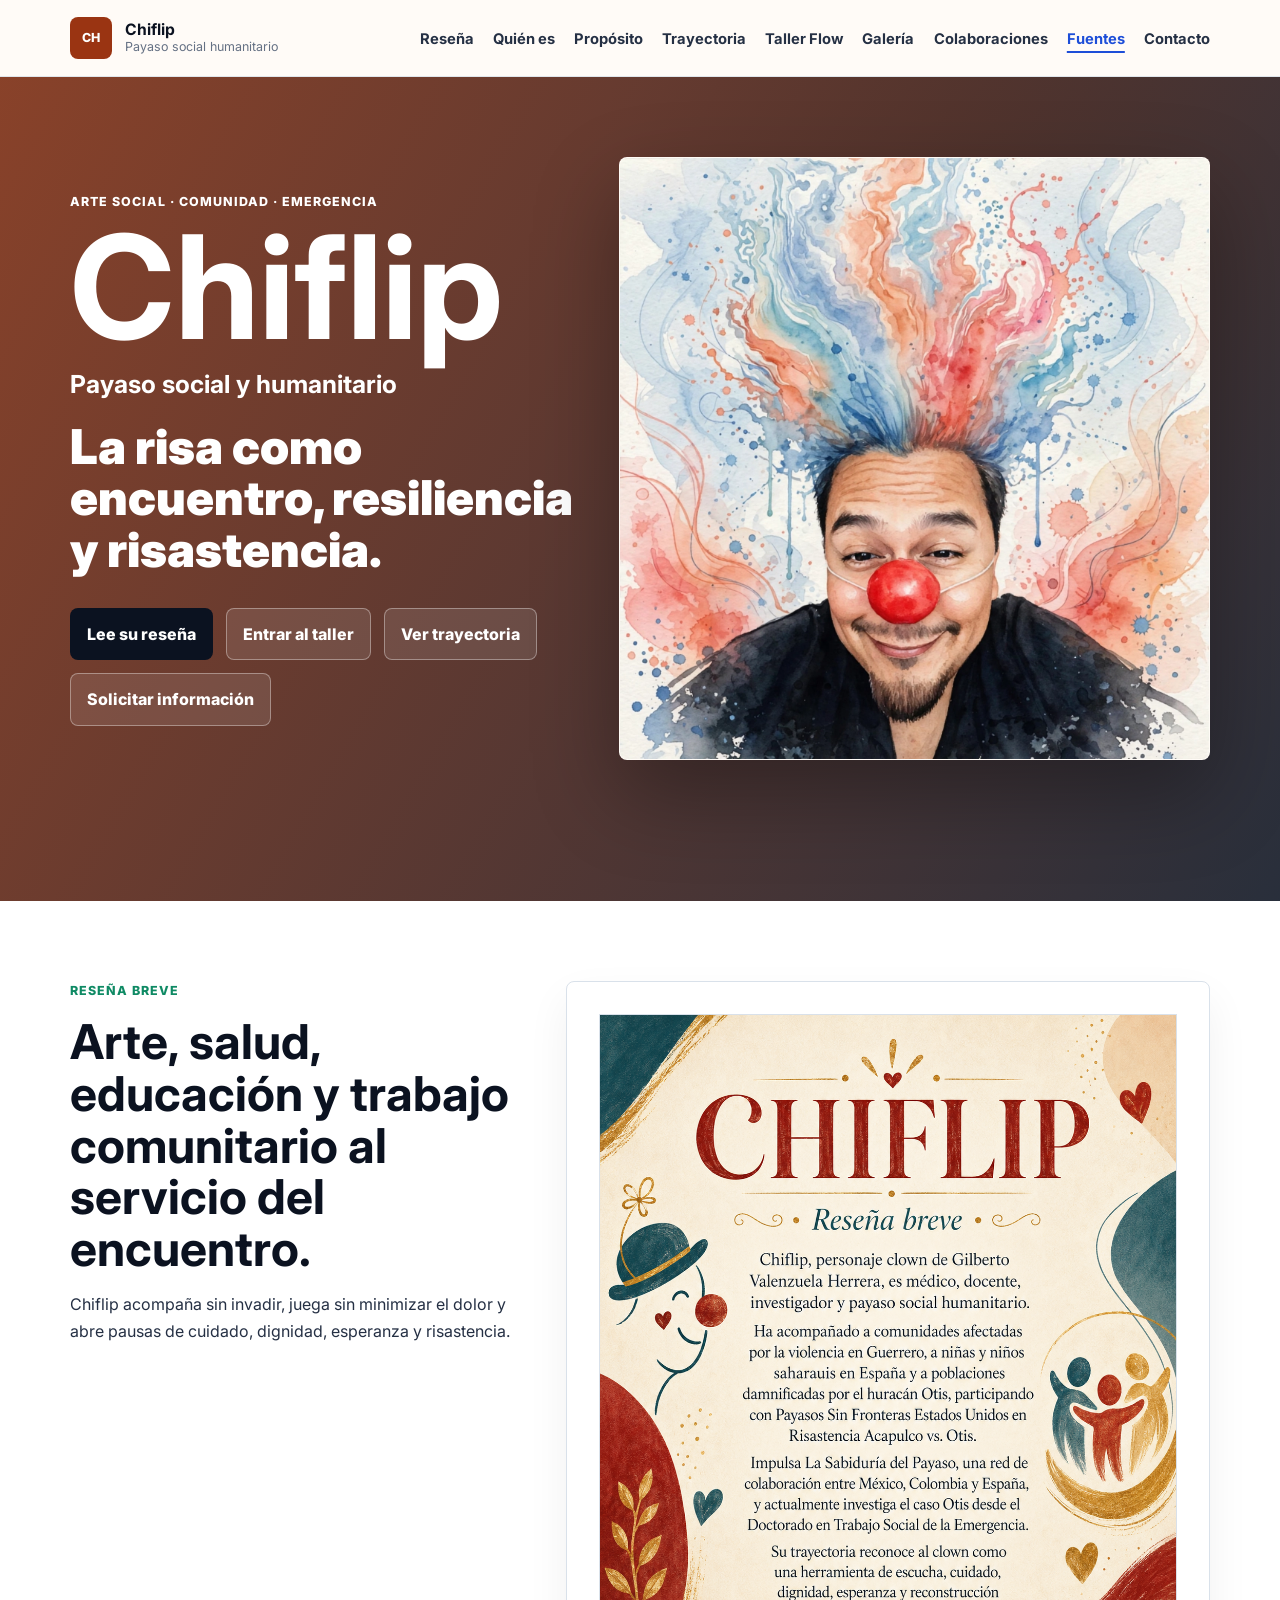
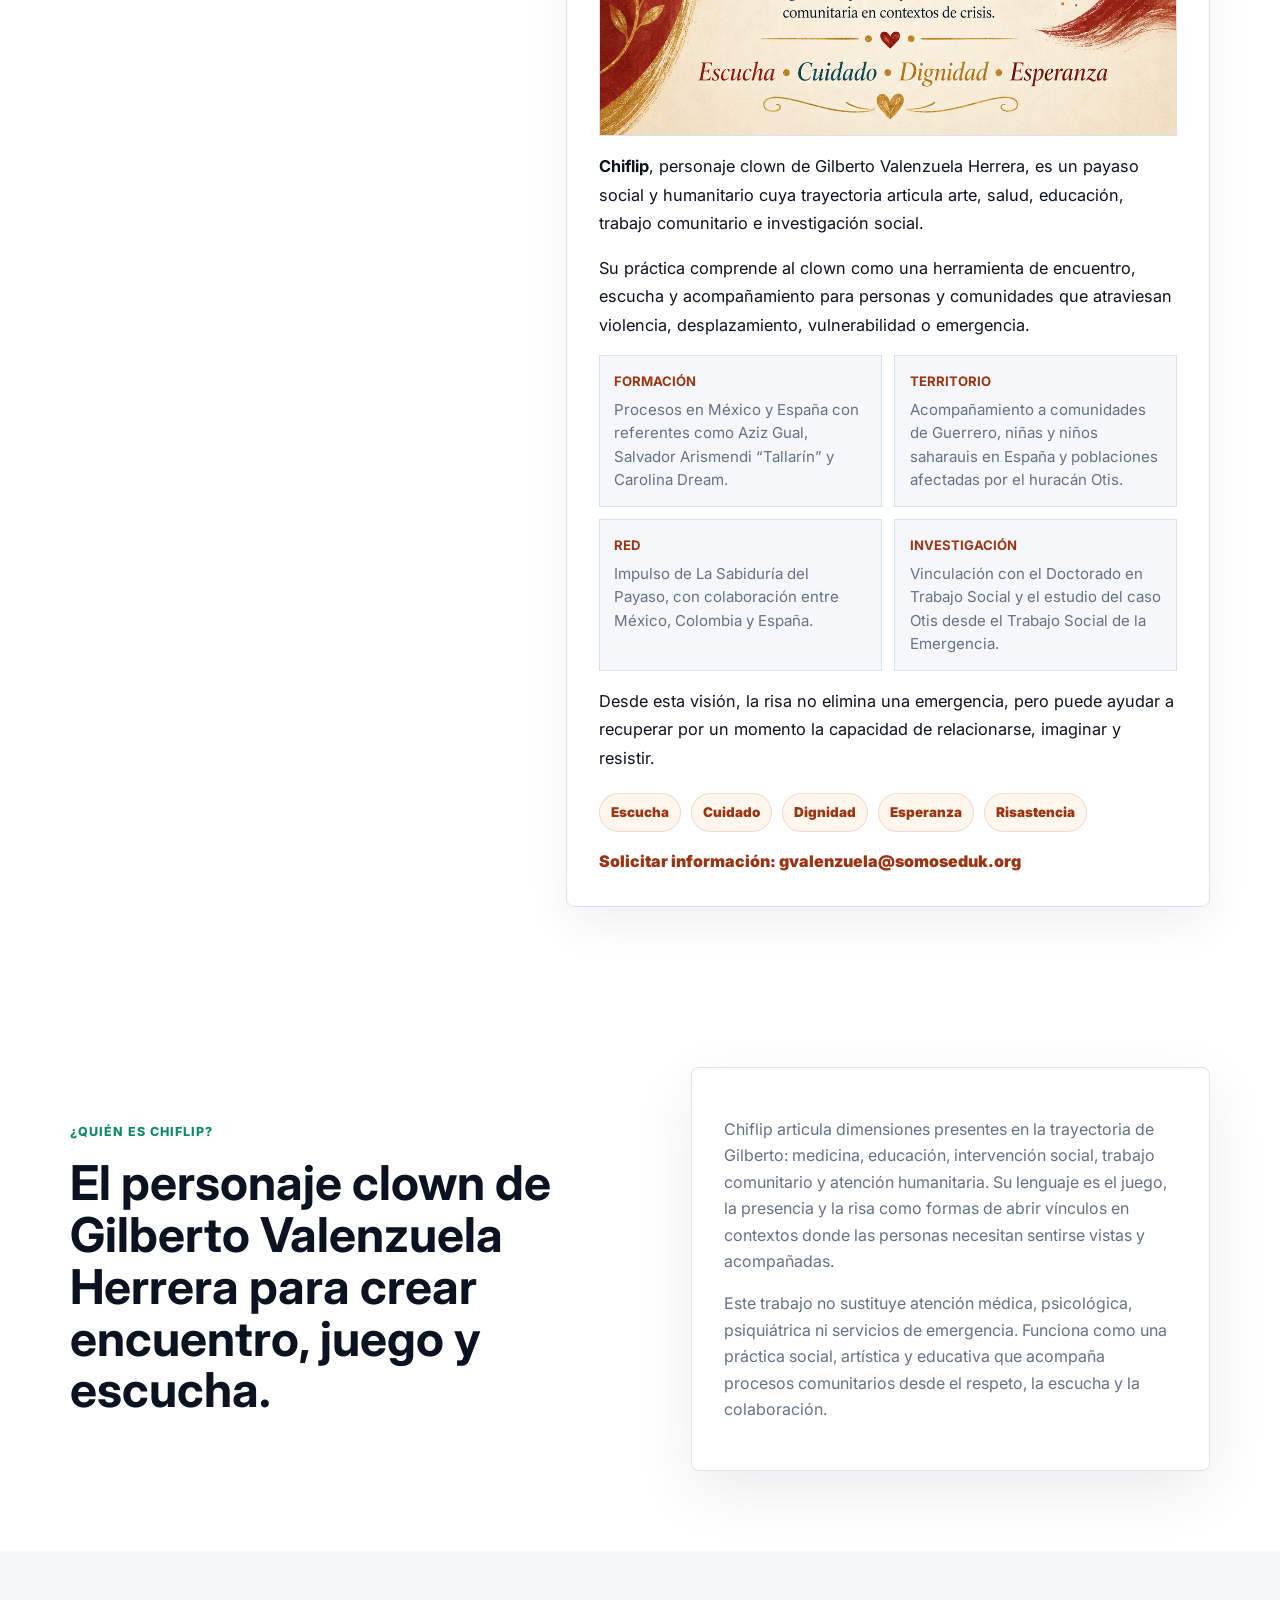
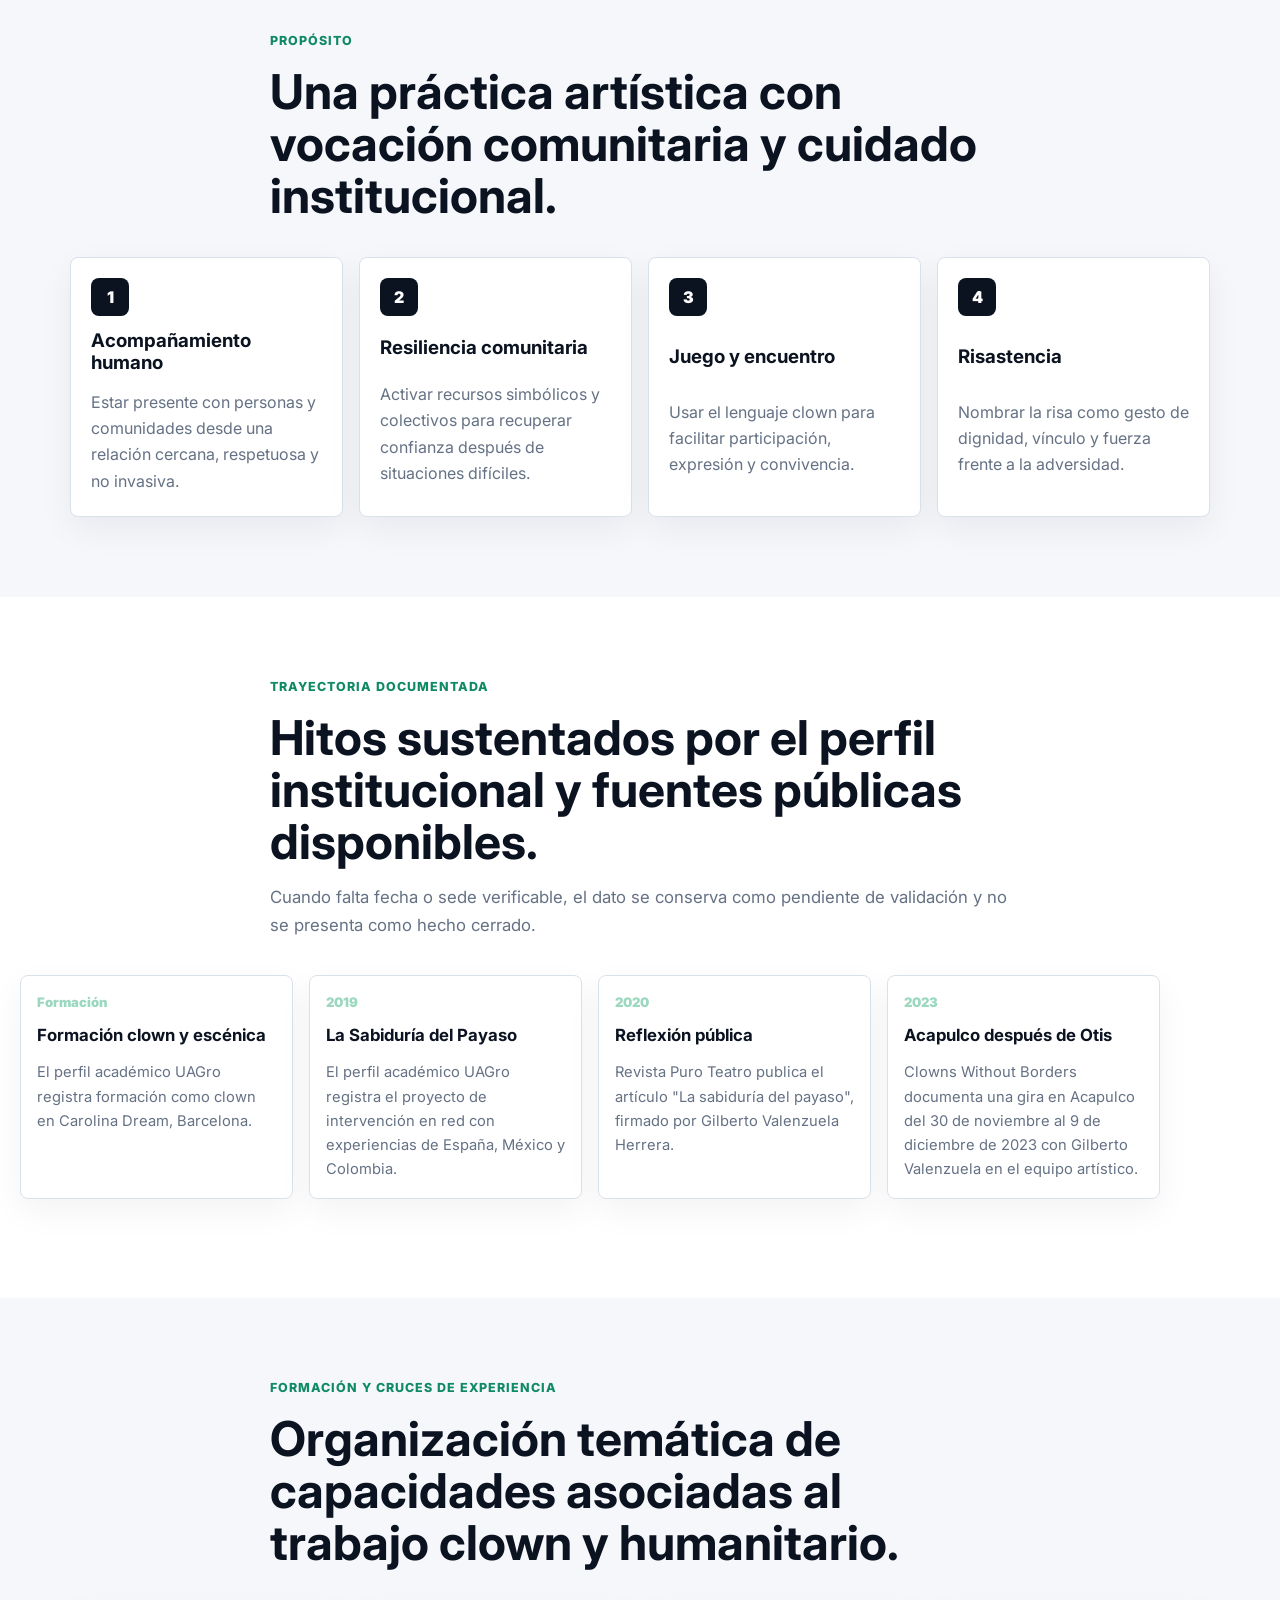
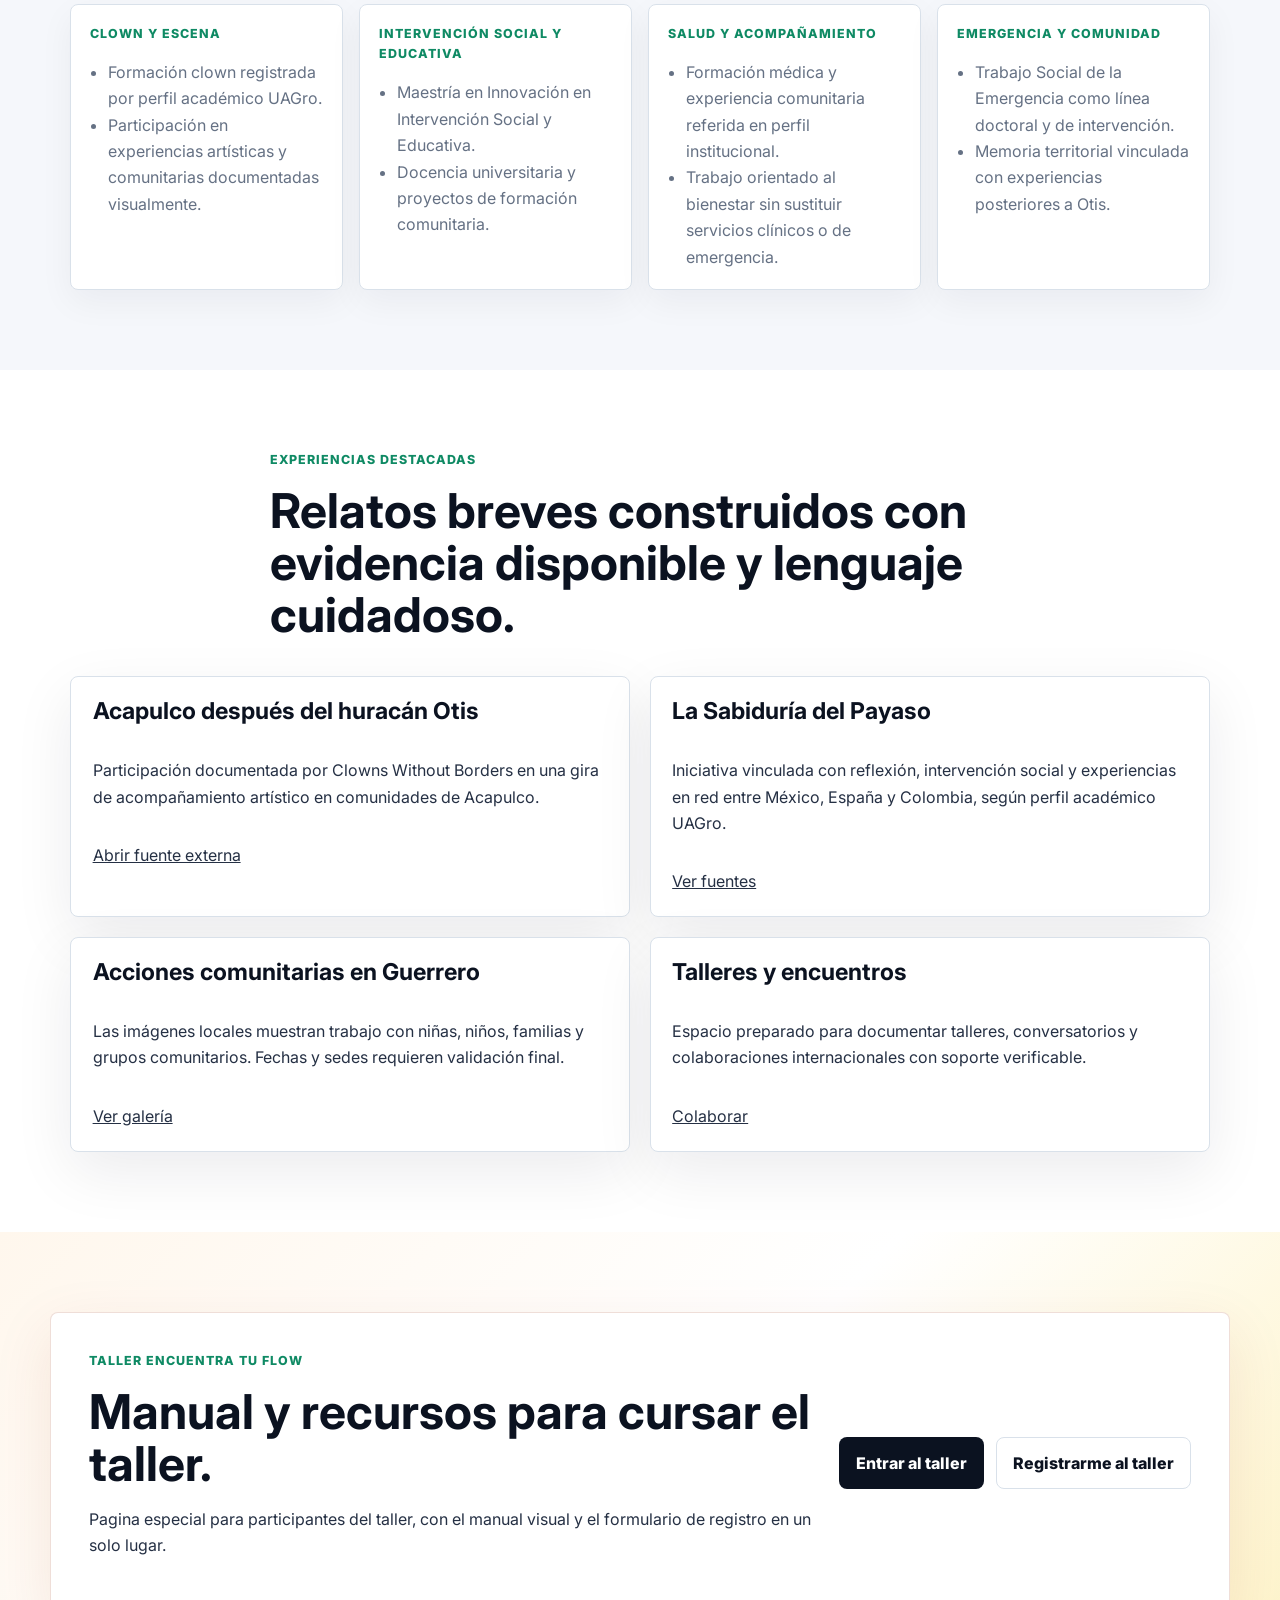
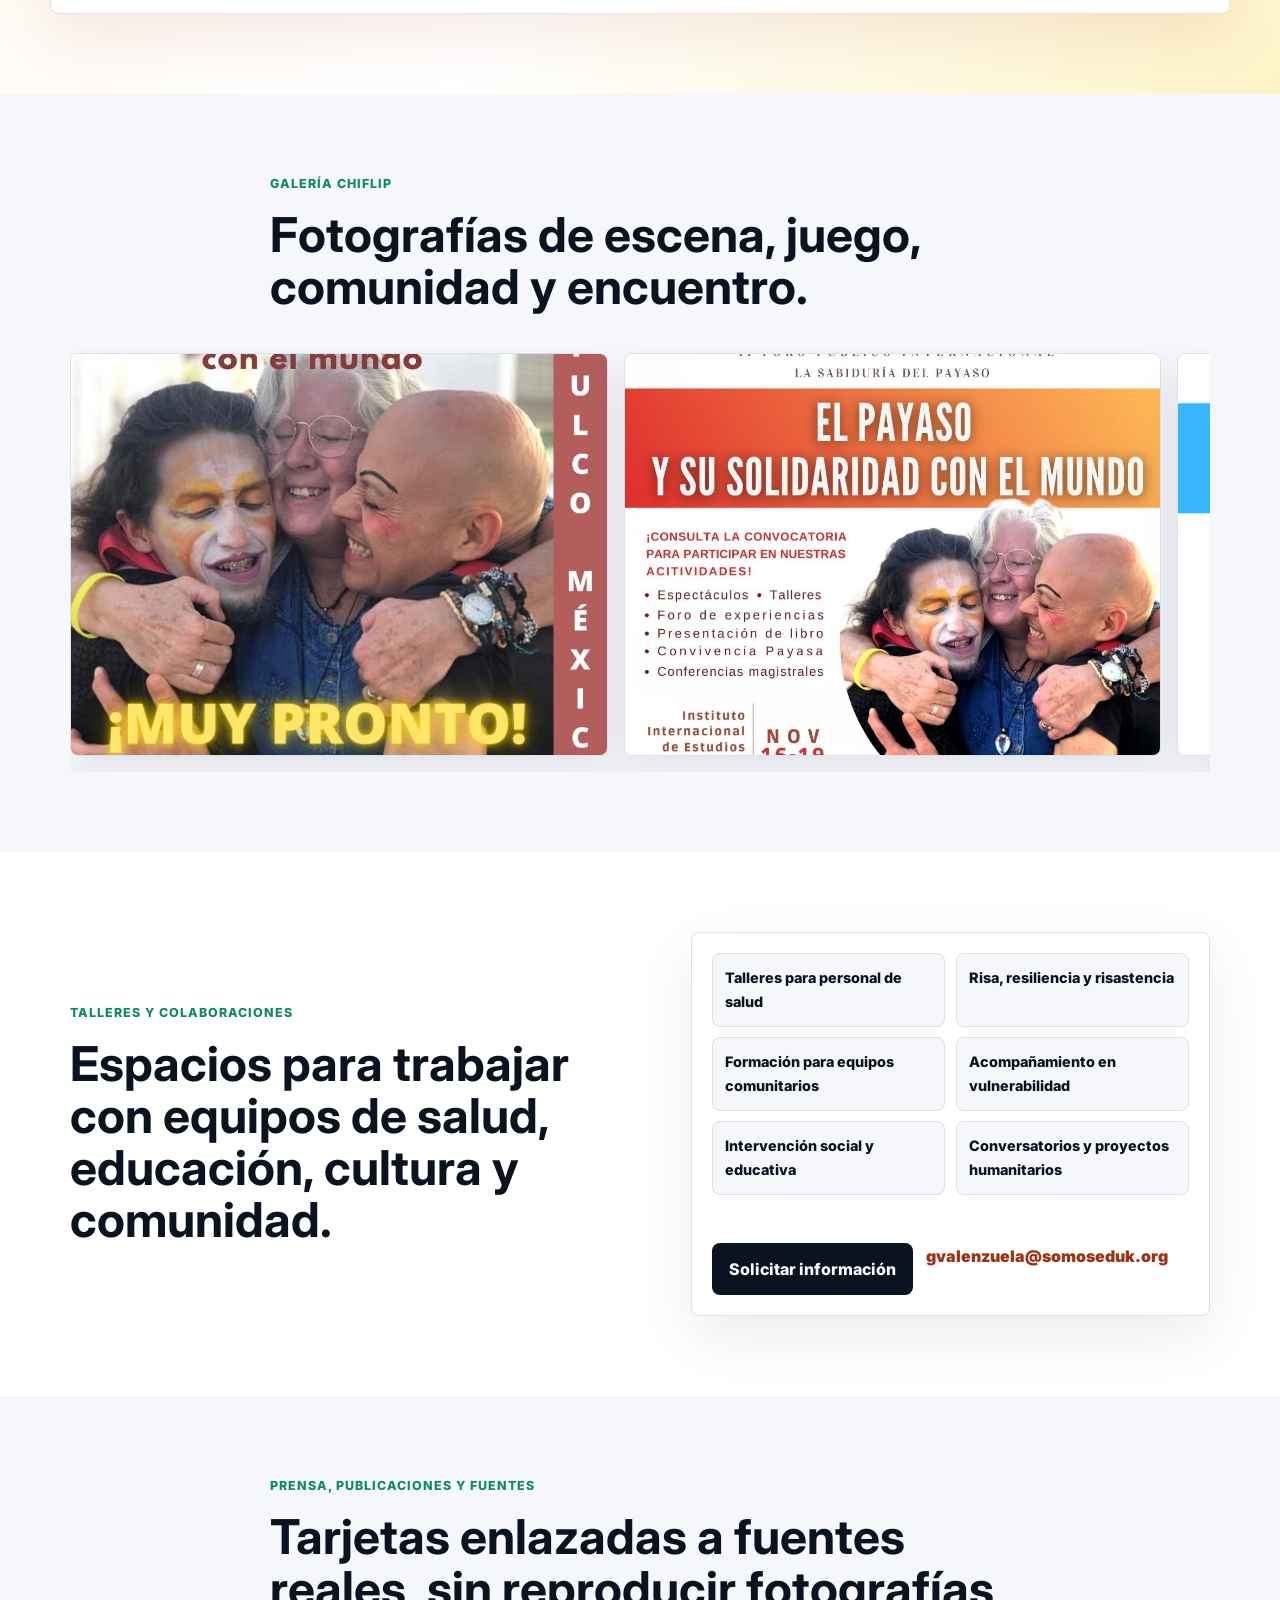
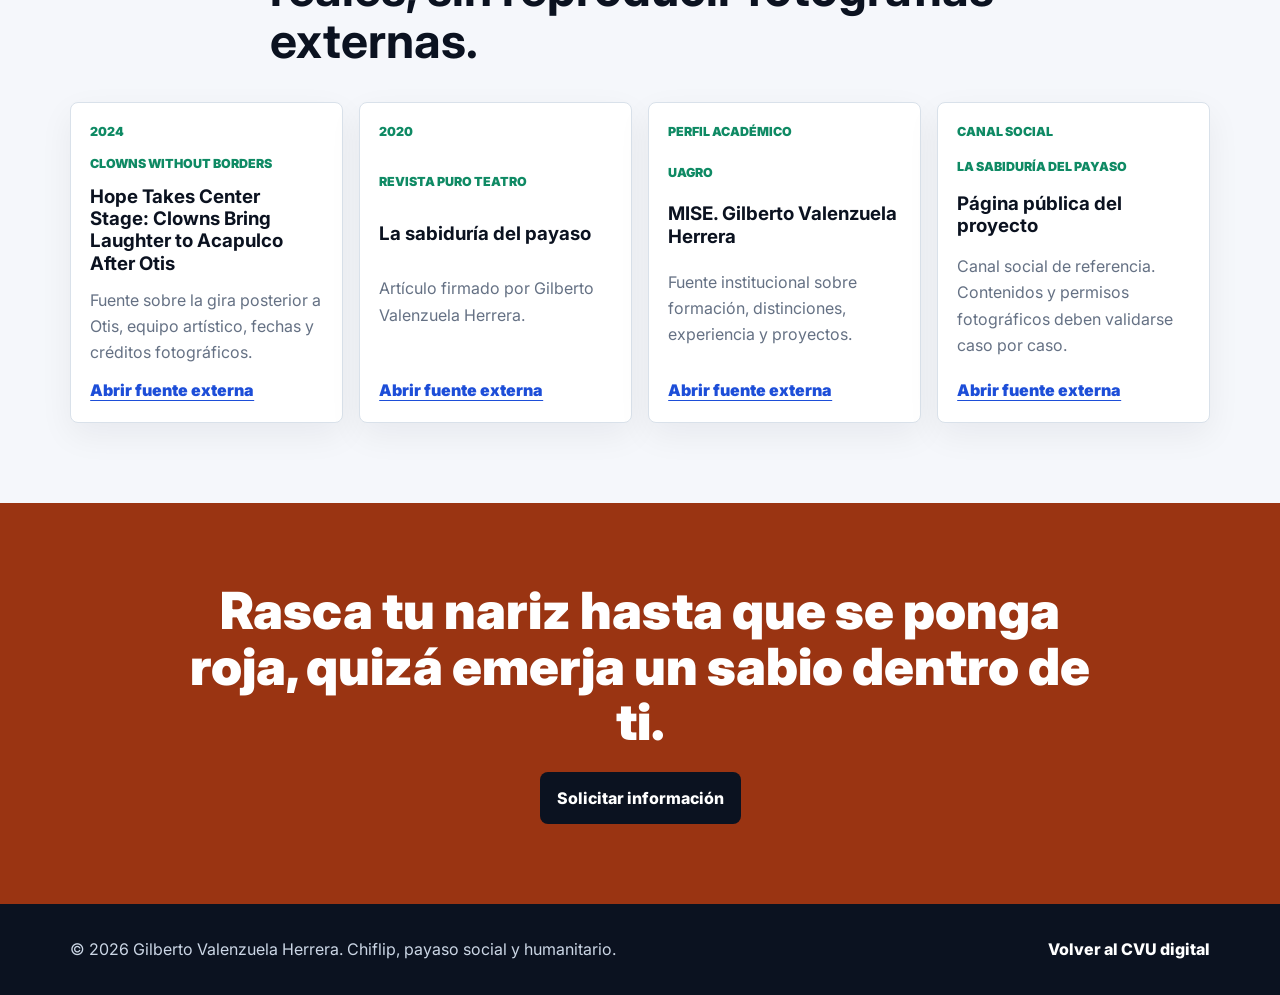
==== commit 6db1a085: "Renombra manual como taller Encuentra tu Flow" ====
--- a/chiflip/index.html
+++ b/chiflip/index.html
@@ -64,7 +64,7 @@
                     <li><a href="#quien-es">Quién es</a></li>
                     <li><a href="#proposito">Propósito</a></li>
                     <li><a href="#trayectoria">Trayectoria</a></li>
-                    <li><a href="#historieta">Historieta</a></li>
+                    <li><a href="#tallerencuentratuflow">Taller Flow</a></li>
                     <li><a href="#galeria-chiflip">Galería</a></li>
                     <li><a href="#colaboraciones">Colaboraciones</a></li>
                     <li><a href="#fuentes">Fuentes</a></li>
@@ -77,7 +77,7 @@
     <nav class="mobile-bottom-nav" aria-label="Navegacion movil de Chiflip">
         <a href="../index.html#inicio"><span aria-hidden="true">⌂</span>Inicio</a>
         <a href="#resena"><span aria-hidden="true">?</span>Reseña</a>
-        <a href="#historieta"><span aria-hidden="true">▤</span>Historieta</a>
+        <a href="#tallerencuentratuflow"><span aria-hidden="true">▤</span>Taller</a>
         <a href="#galeria-chiflip"><span aria-hidden="true">▣</span>Galería</a>
         <a href="../index.html#contacto"><span aria-hidden="true">✉</span>Contacto</a>
     </nav>
@@ -92,7 +92,7 @@
                     <p class="hero-lede">La risa como encuentro, resiliencia y risastencia.</p>
                     <div class="hero-actions">
                         <a class="btn btn-primary" href="#resena">Lee su reseña</a>
-                        <a class="btn btn-secondary" href="historieta/">Abrir historieta</a>
+                        <a class="btn btn-secondary" href="tallerencuentratuflow/">Entrar al taller</a>
                         <a class="btn btn-ghost" href="#trayectoria">Ver trayectoria</a>
                         <a class="btn btn-ghost" href="mailto:gvalenzuela@somoseduk.org">Solicitar información</a>
                     </div>
@@ -201,16 +201,16 @@
             </div>
         </section>
 
-        <section id="historieta" class="section chiflip-comic-section">
-            <div class="container chiflip-comic-panel reveal">
+        <section id="tallerencuentratuflow" class="section chiflip-workshop-section">
+            <div class="container chiflip-workshop-panel reveal">
                 <div class="section-copy">
-                    <p class="eyebrow">Historieta interactiva</p>
-                    <h2>Encuentrate en Flow con Chiflip.</h2>
-                    <p>Una experiencia visual para recorrer desde el navegador, preparada como pagina independiente dentro del CVU digital.</p>
-                </div>
-                <div class="chiflip-comic-actions" aria-label="Acciones de la historieta">
-                    <a class="btn btn-primary" href="historieta/">Abrir historieta</a>
-                    <a class="btn btn-secondary" href="historieta/" target="_blank" rel="noopener noreferrer">Abrir en pestaña nueva</a>
+                    <p class="eyebrow">Taller Encuentra tu Flow</p>
+                    <h2>Manual y recursos para cursar el taller.</h2>
+                    <p>Pagina especial para participantes del taller, con el manual visual y el formulario de registro en un solo lugar.</p>
+                </div>
+                <div class="chiflip-workshop-actions" aria-label="Acciones del taller">
+                    <a class="btn btn-primary" href="tallerencuentratuflow/">Entrar al taller</a>
+                    <a class="btn btn-secondary" href="https://surveymars.com/q/NPBi4BB9V" target="_blank" rel="noopener noreferrer">Registrarme al taller</a>
                 </div>
             </div>
         </section>
--- a/styles.css
+++ b/styles.css
@@ -2557,11 +2557,11 @@
     text-decoration: underline;
 }
 
-.chiflip-comic-section {
+.chiflip-workshop-section {
     background: linear-gradient(135deg, #fff7ed 0%, #ffffff 52%, #fef3c7 100%);
 }
 
-.chiflip-comic-panel {
+.chiflip-workshop-panel {
     align-items: center;
     background: #fff;
     border: 1px solid rgba(154, 52, 18, 0.16);
@@ -2573,7 +2573,7 @@
     padding: clamp(1.4rem, 4vw, 2.4rem);
 }
 
-.chiflip-comic-actions {
+.chiflip-workshop-actions {
     display: flex;
     flex-wrap: wrap;
     gap: 0.75rem;
@@ -2820,7 +2820,7 @@
     .chiflip-entry-grid,
     .chiflip-hero-grid,
     .chiflip-review-layout,
-    .chiflip-comic-panel,
+    .chiflip-workshop-panel,
     .flagship-grid,
     .flagship-evidence,
     .flagship-memory-header,
@@ -2980,7 +2980,7 @@
     }
 
     .hero-actions .btn,
-    .chiflip-comic-actions .btn,
+    .chiflip-workshop-actions .btn,
     .flagship-actions .btn,
     .contact-actions .btn,
     .micro-status-actions .btn,
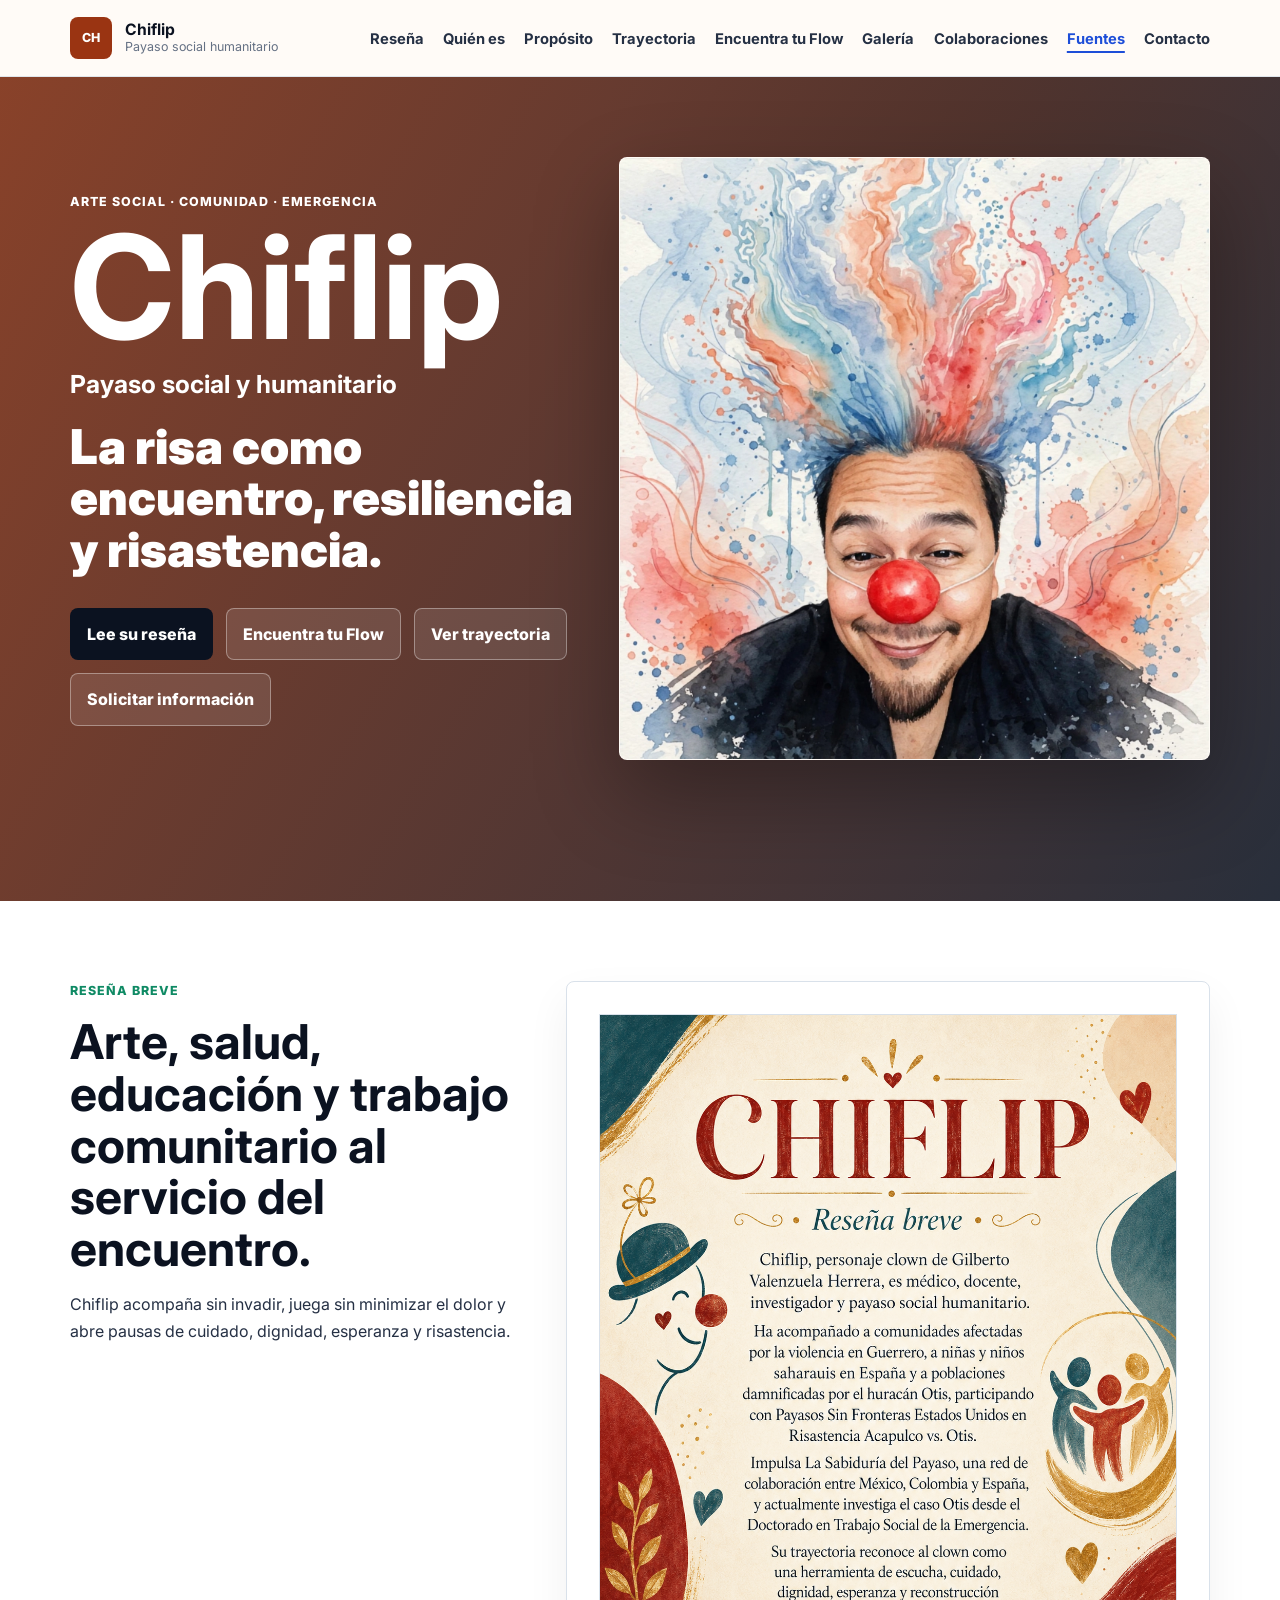
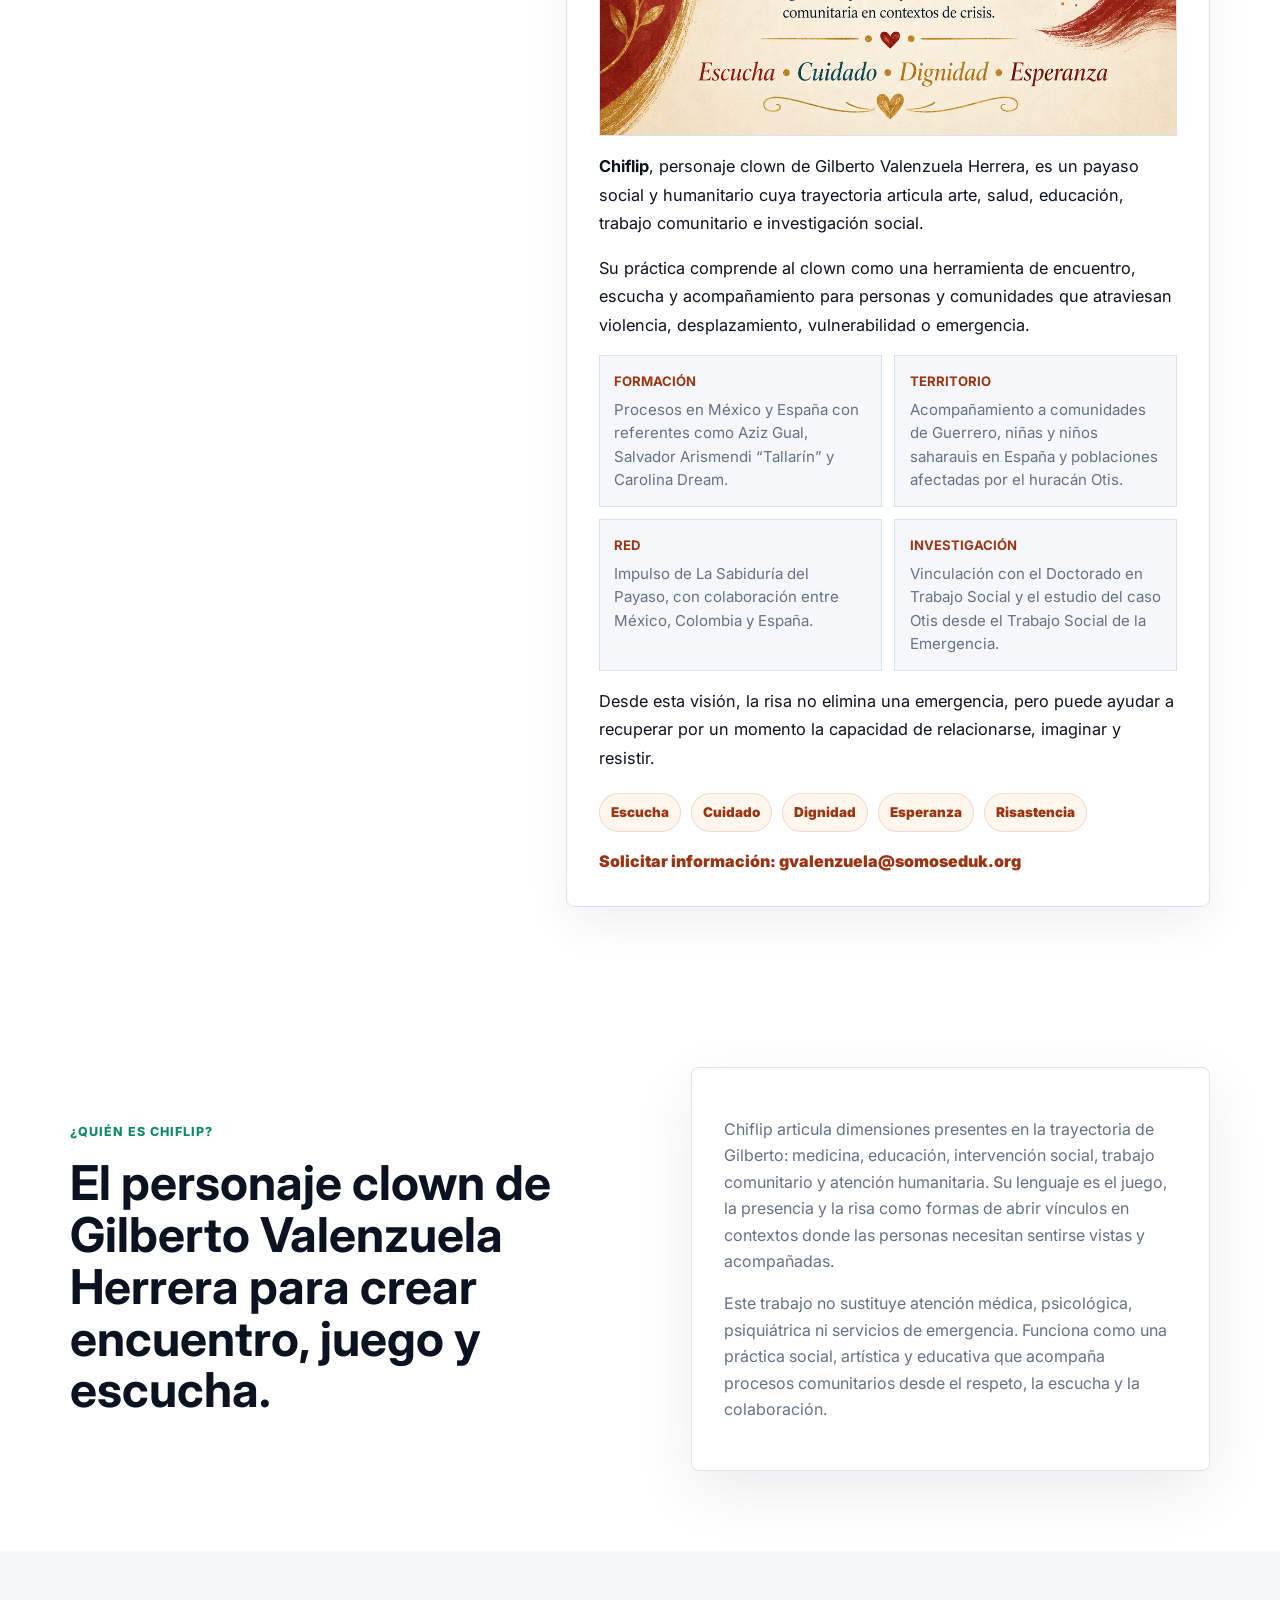
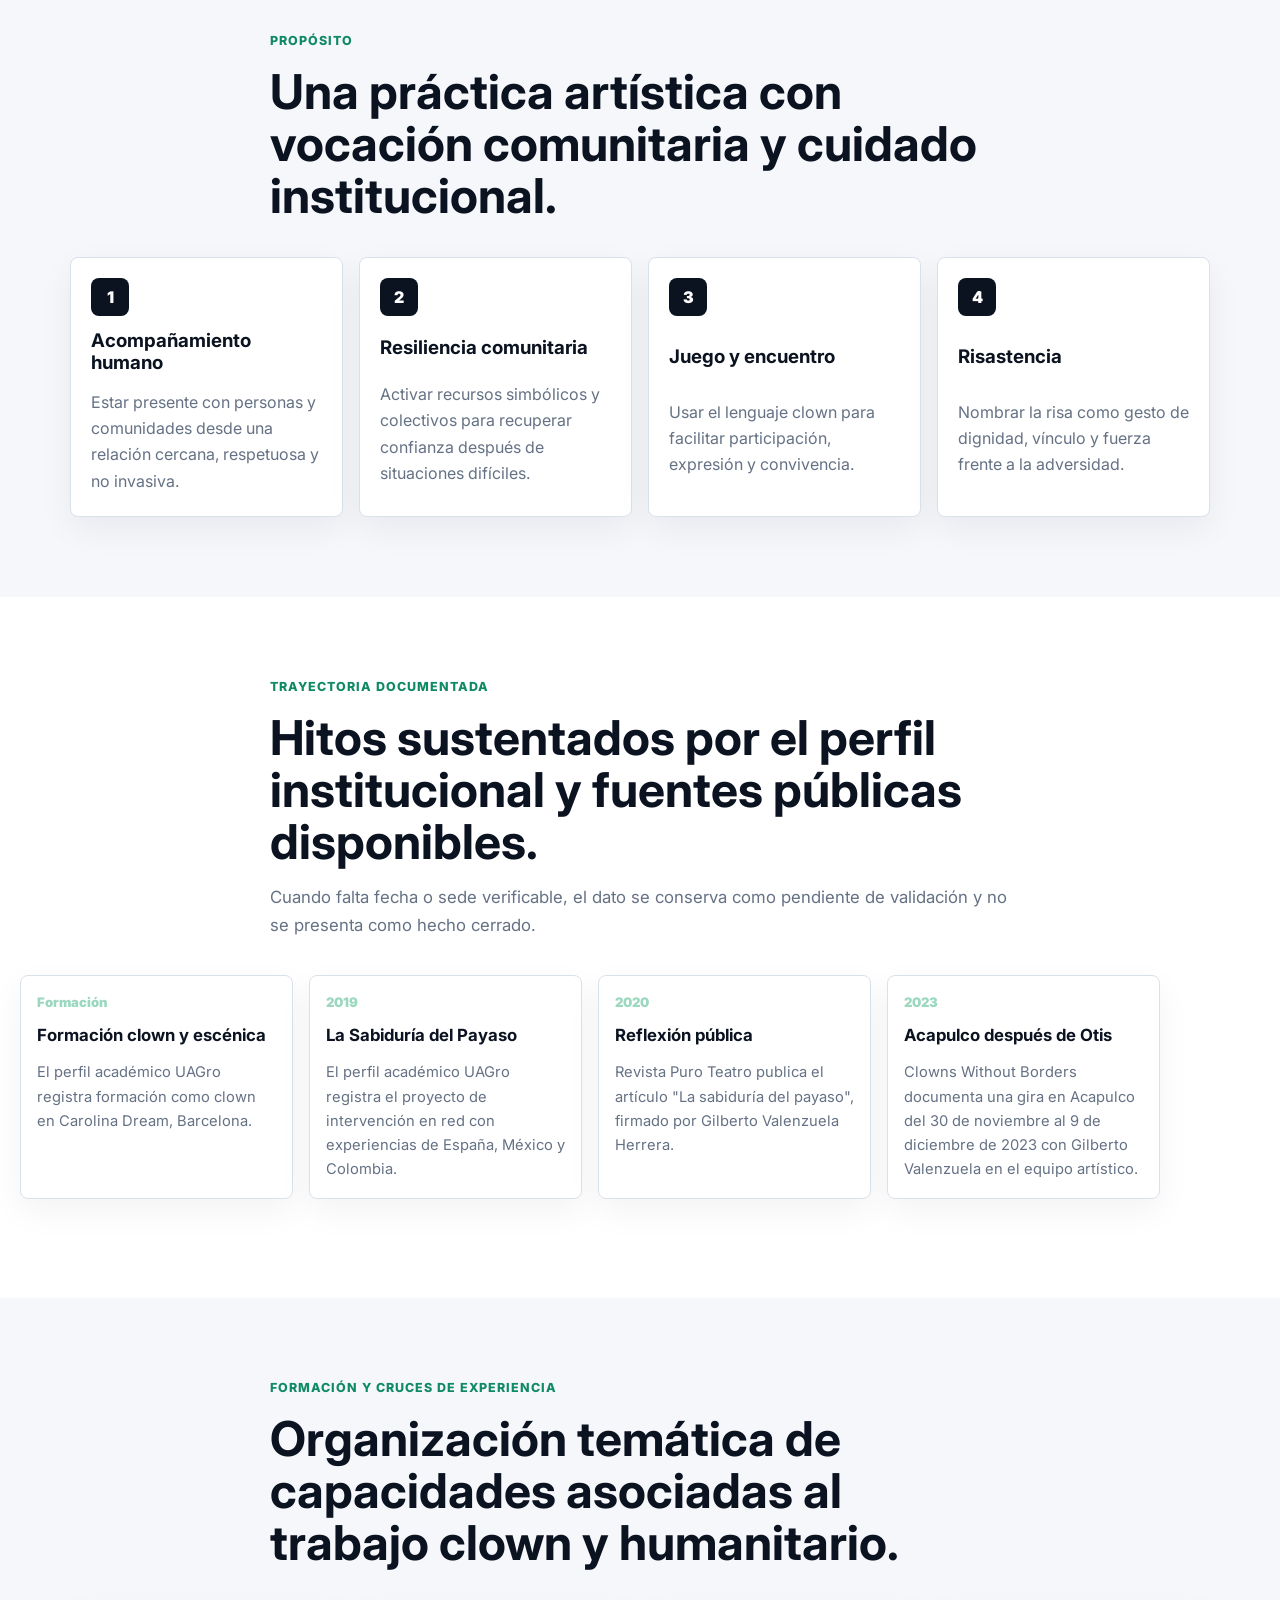
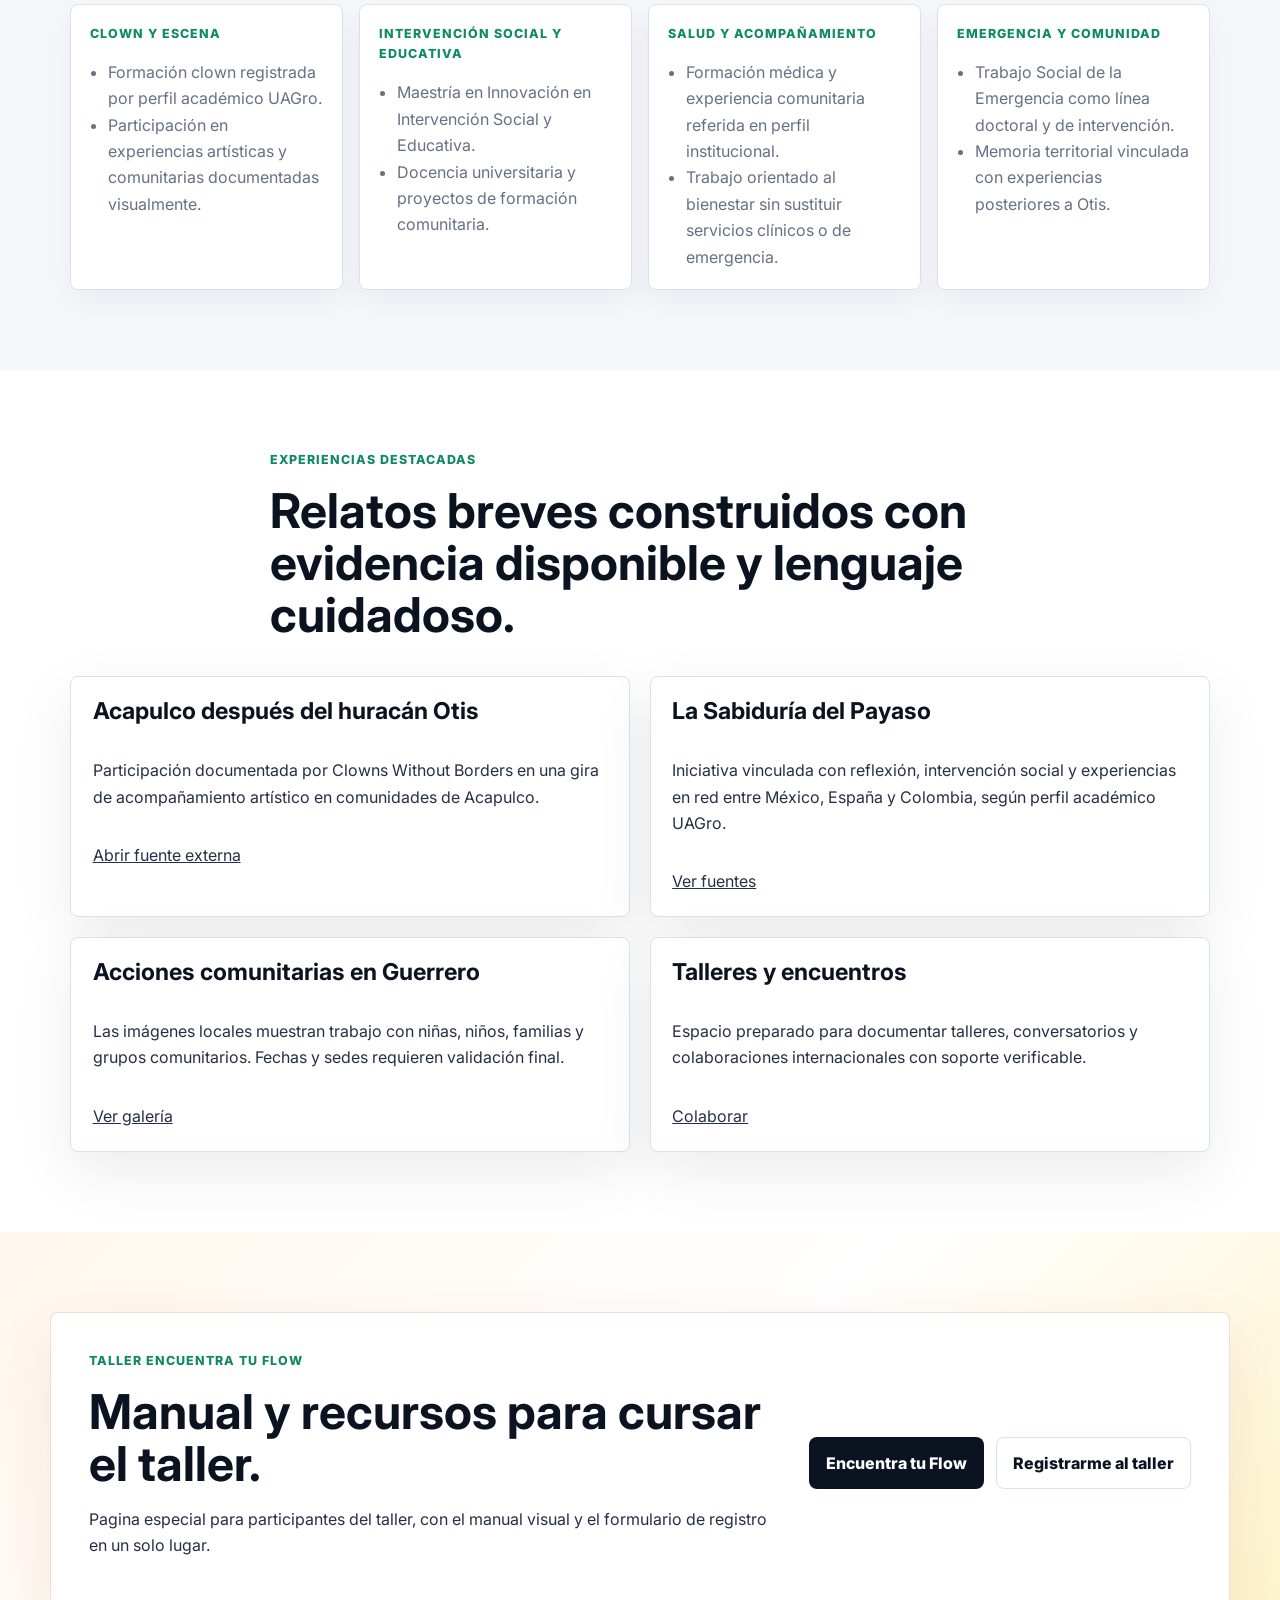
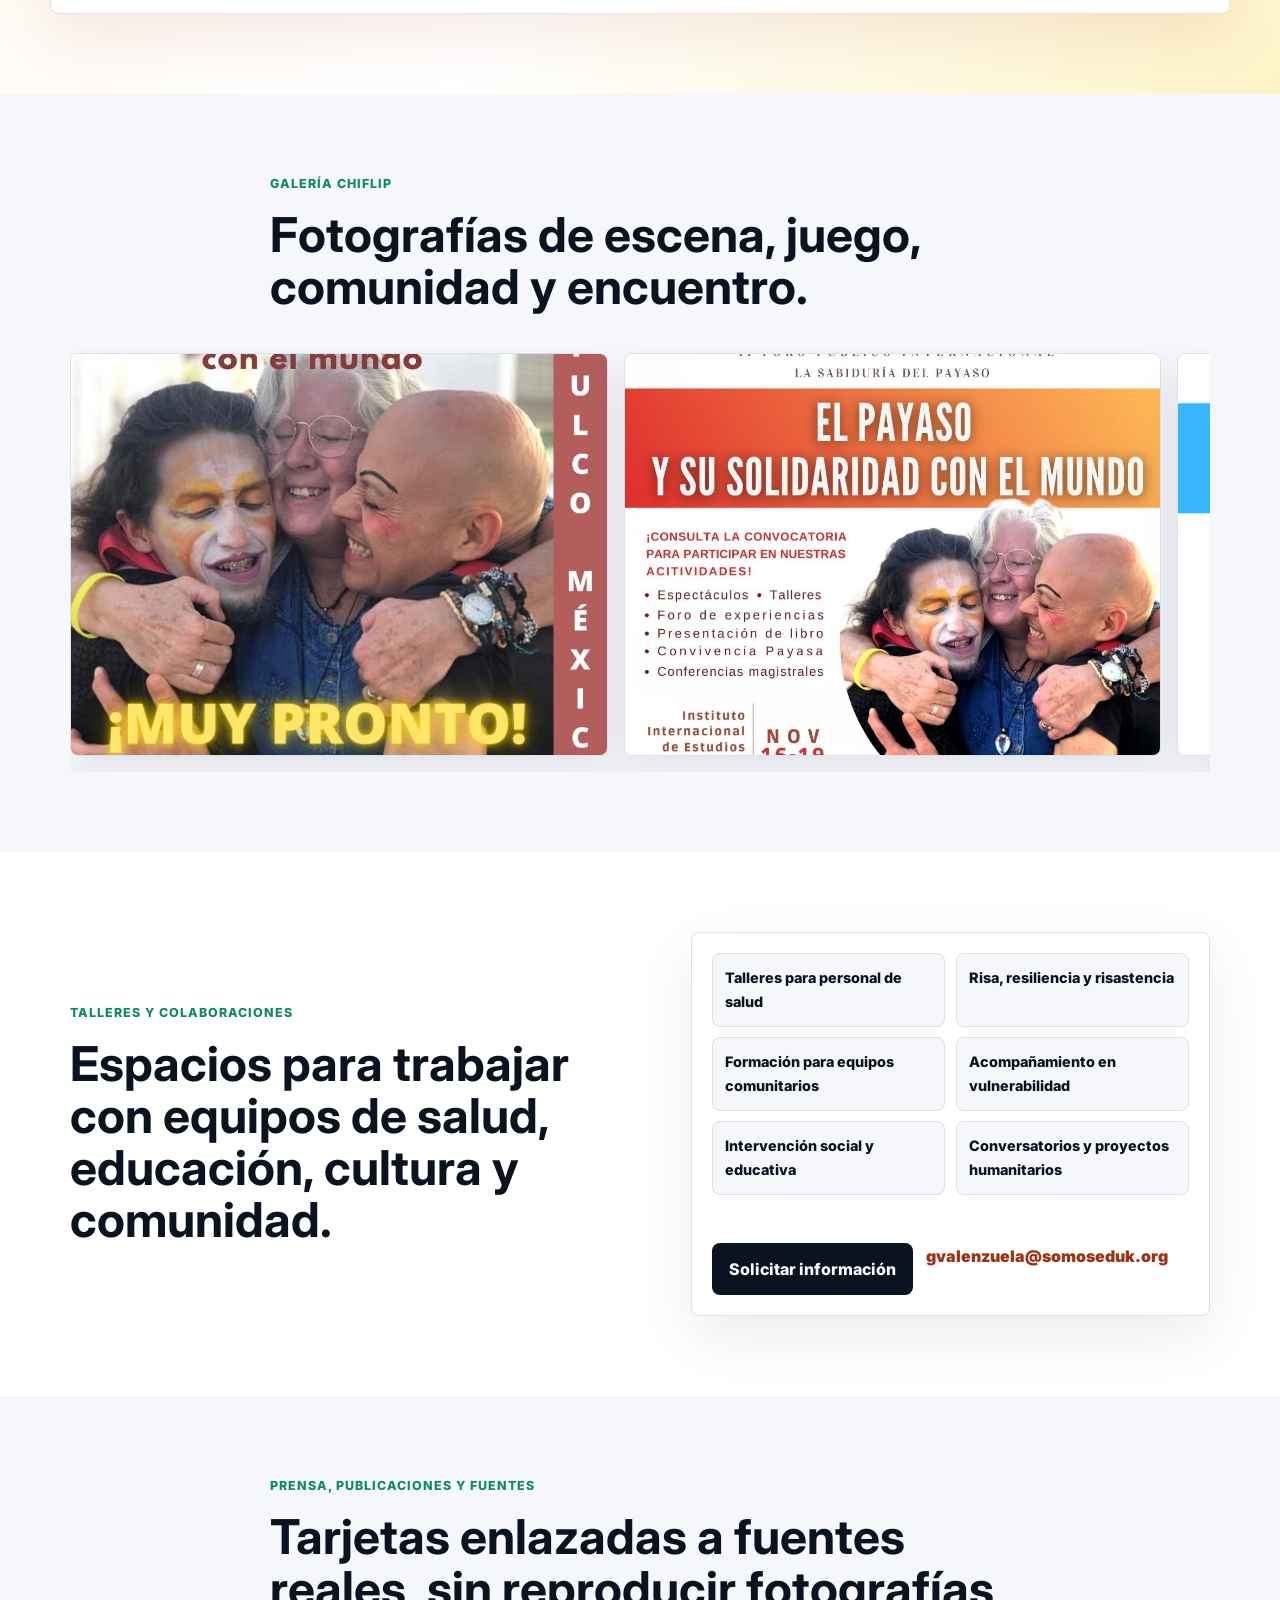
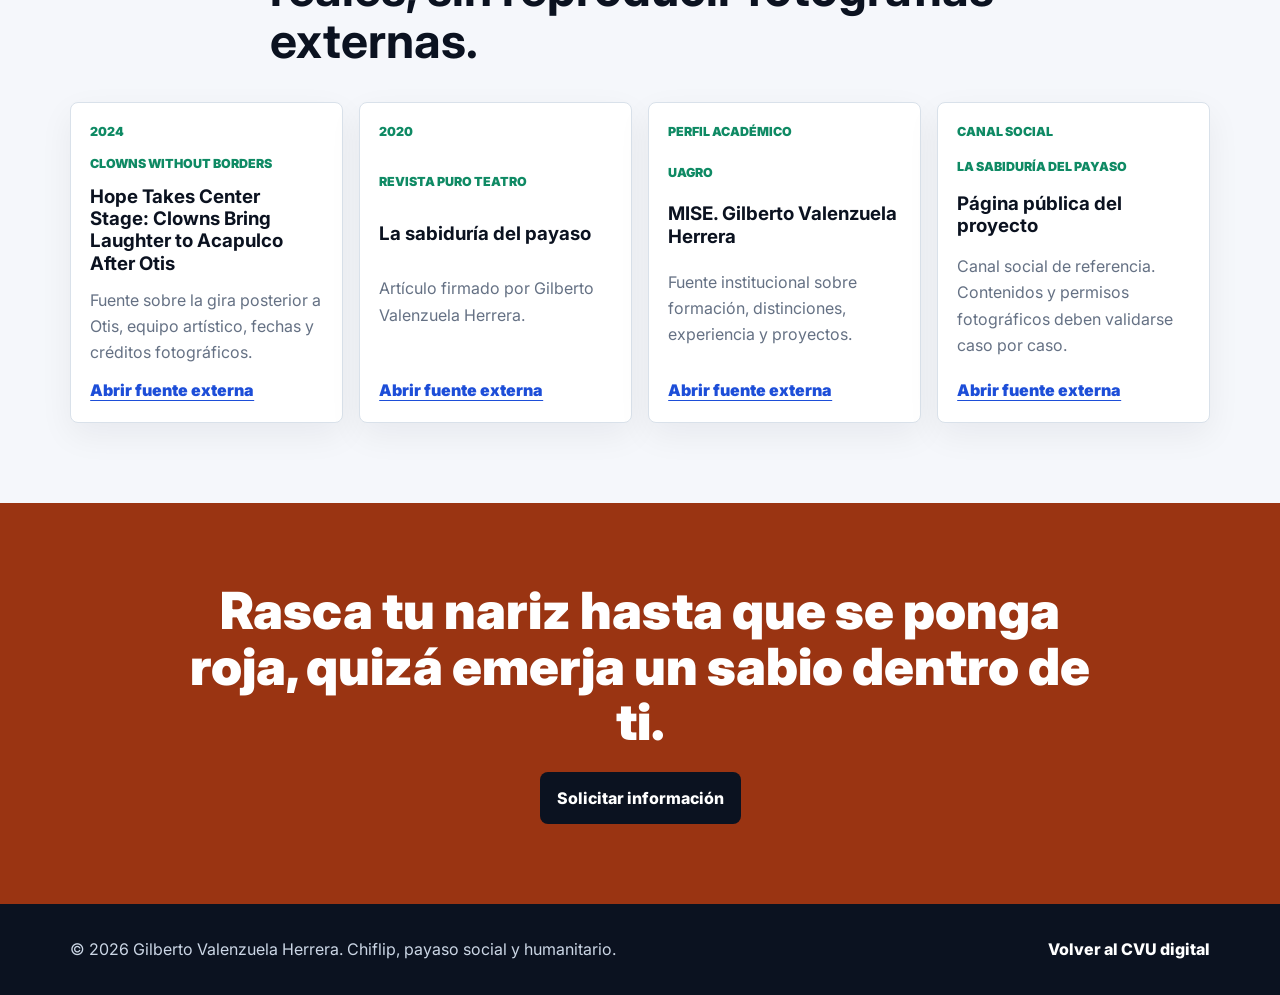
==== commit c0b56a0e: "Ajusta manual Encuentra tu Flow" ====
--- a/chiflip/index.html
+++ b/chiflip/index.html
@@ -64,7 +64,7 @@
                     <li><a href="#quien-es">Quién es</a></li>
                     <li><a href="#proposito">Propósito</a></li>
                     <li><a href="#trayectoria">Trayectoria</a></li>
-                    <li><a href="#tallerencuentratuflow">Taller Flow</a></li>
+                    <li><a href="#tallerencuentratuflow">Encuentra tu Flow</a></li>
                     <li><a href="#galeria-chiflip">Galería</a></li>
                     <li><a href="#colaboraciones">Colaboraciones</a></li>
                     <li><a href="#fuentes">Fuentes</a></li>
@@ -77,7 +77,7 @@
     <nav class="mobile-bottom-nav" aria-label="Navegacion movil de Chiflip">
         <a href="../index.html#inicio"><span aria-hidden="true">⌂</span>Inicio</a>
         <a href="#resena"><span aria-hidden="true">?</span>Reseña</a>
-        <a href="#tallerencuentratuflow"><span aria-hidden="true">▤</span>Taller</a>
+        <a href="#tallerencuentratuflow"><span aria-hidden="true">▤</span>Flow</a>
         <a href="#galeria-chiflip"><span aria-hidden="true">▣</span>Galería</a>
         <a href="../index.html#contacto"><span aria-hidden="true">✉</span>Contacto</a>
     </nav>
@@ -92,7 +92,7 @@
                     <p class="hero-lede">La risa como encuentro, resiliencia y risastencia.</p>
                     <div class="hero-actions">
                         <a class="btn btn-primary" href="#resena">Lee su reseña</a>
-                        <a class="btn btn-secondary" href="tallerencuentratuflow/">Entrar al taller</a>
+                        <a class="btn btn-secondary" href="tallerencuentratuflow/">Encuentra tu Flow</a>
                         <a class="btn btn-ghost" href="#trayectoria">Ver trayectoria</a>
                         <a class="btn btn-ghost" href="mailto:gvalenzuela@somoseduk.org">Solicitar información</a>
                     </div>
@@ -209,7 +209,7 @@
                     <p>Pagina especial para participantes del taller, con el manual visual y el formulario de registro en un solo lugar.</p>
                 </div>
                 <div class="chiflip-workshop-actions" aria-label="Acciones del taller">
-                    <a class="btn btn-primary" href="tallerencuentratuflow/">Entrar al taller</a>
+                    <a class="btn btn-primary" href="tallerencuentratuflow/">Encuentra tu Flow</a>
                     <a class="btn btn-secondary" href="https://surveymars.com/q/NPBi4BB9V" target="_blank" rel="noopener noreferrer">Registrarme al taller</a>
                 </div>
             </div>
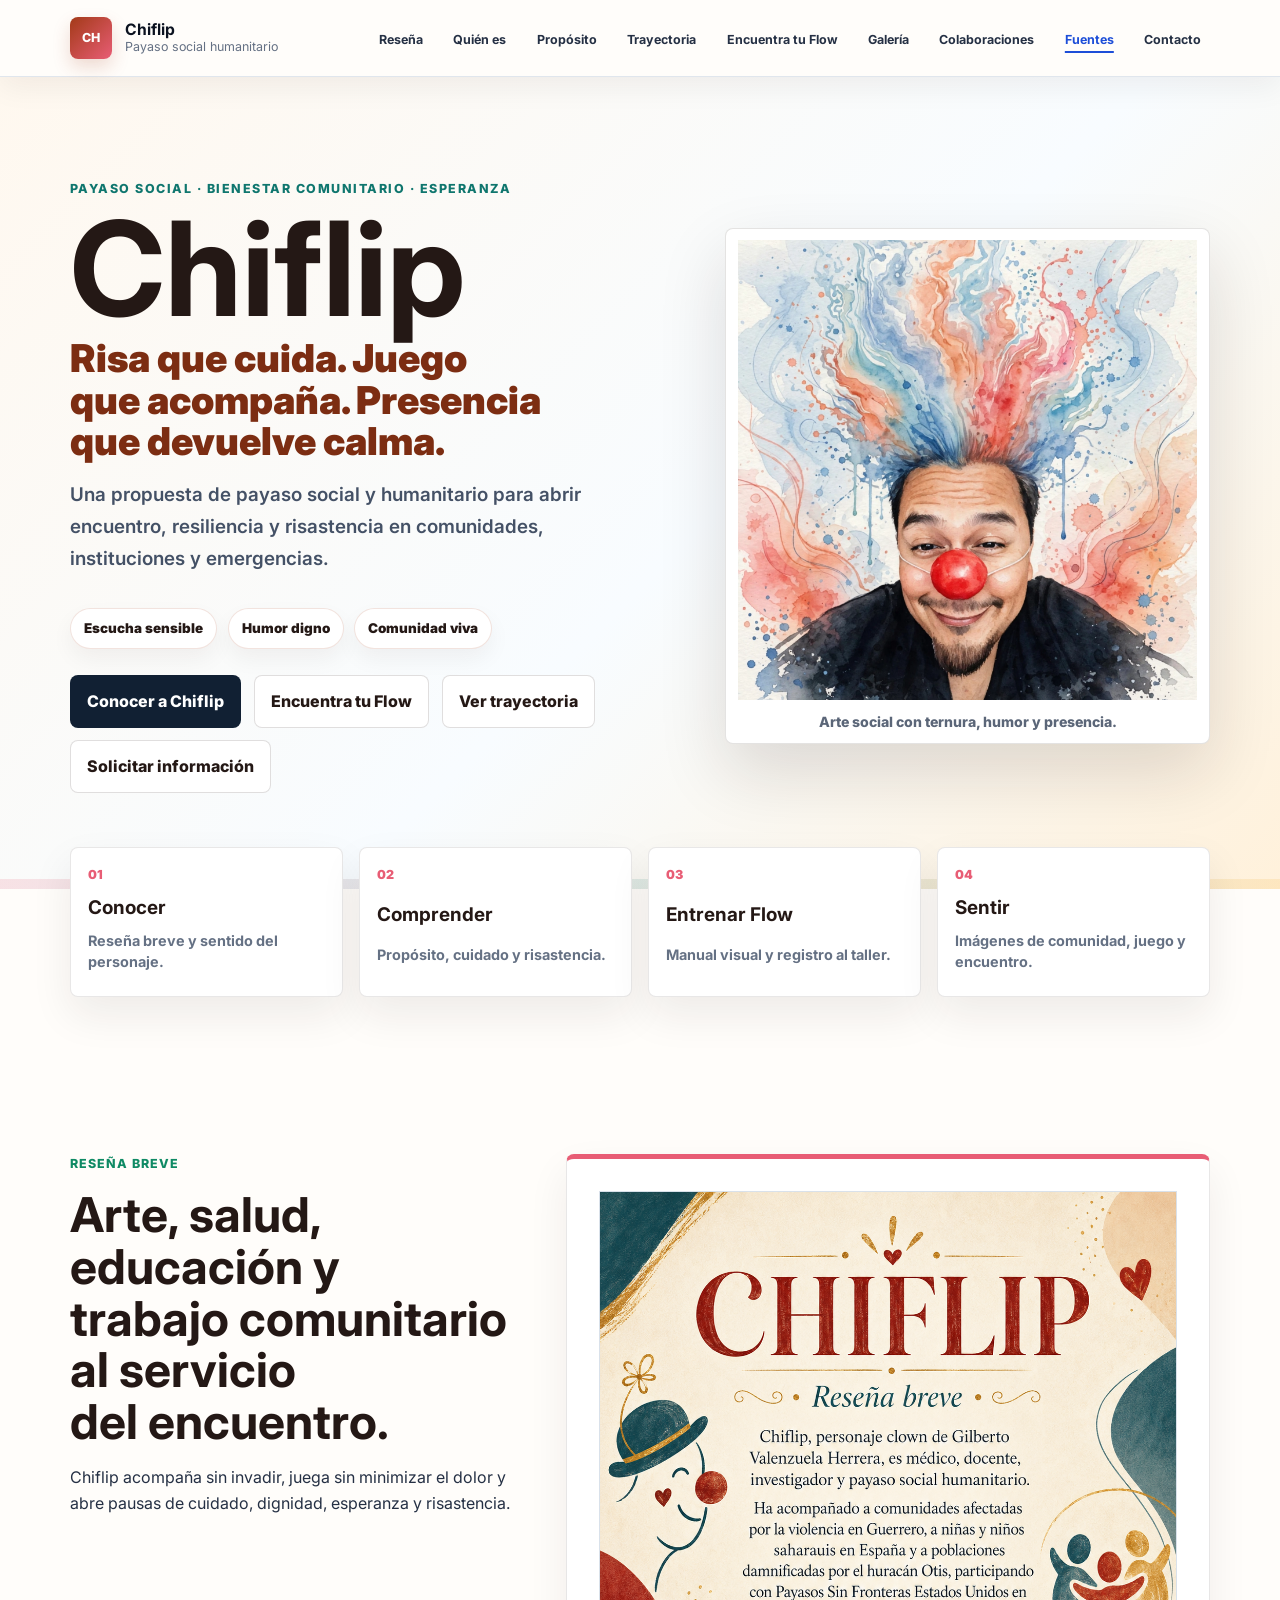
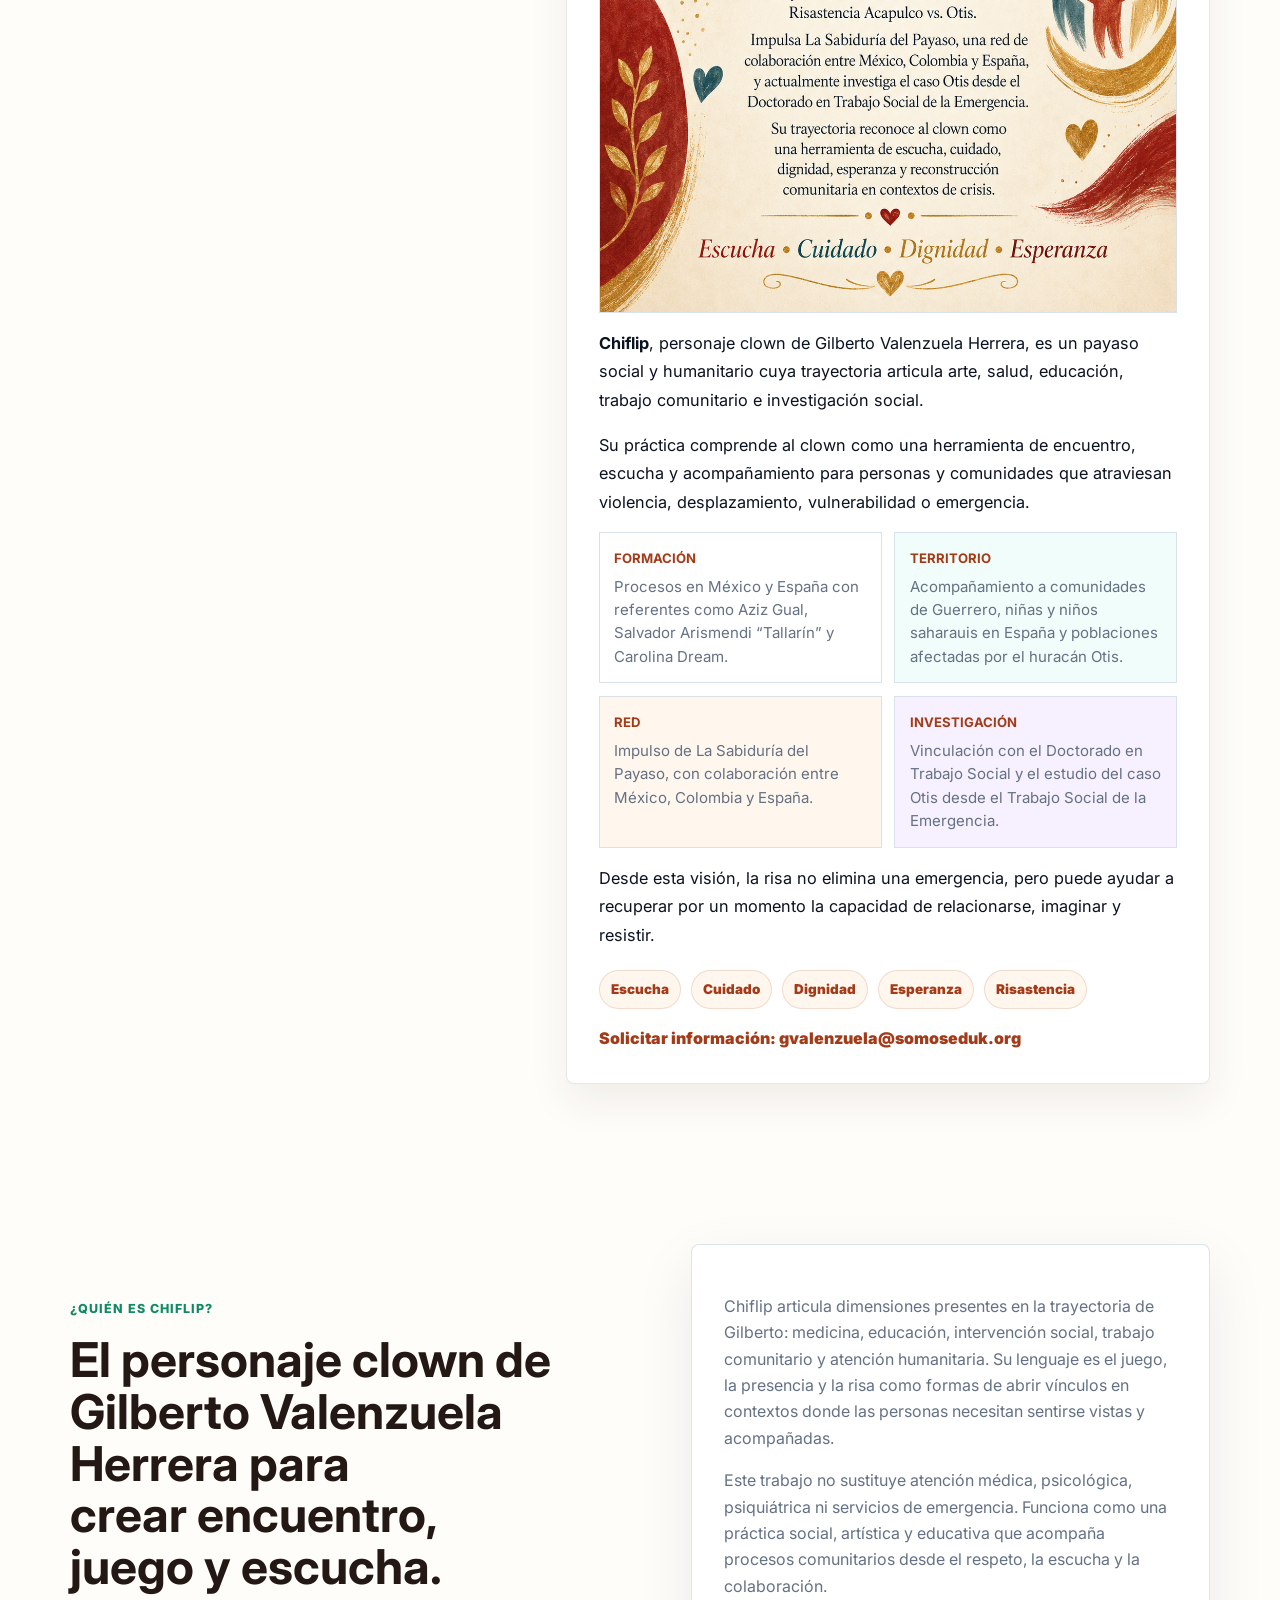
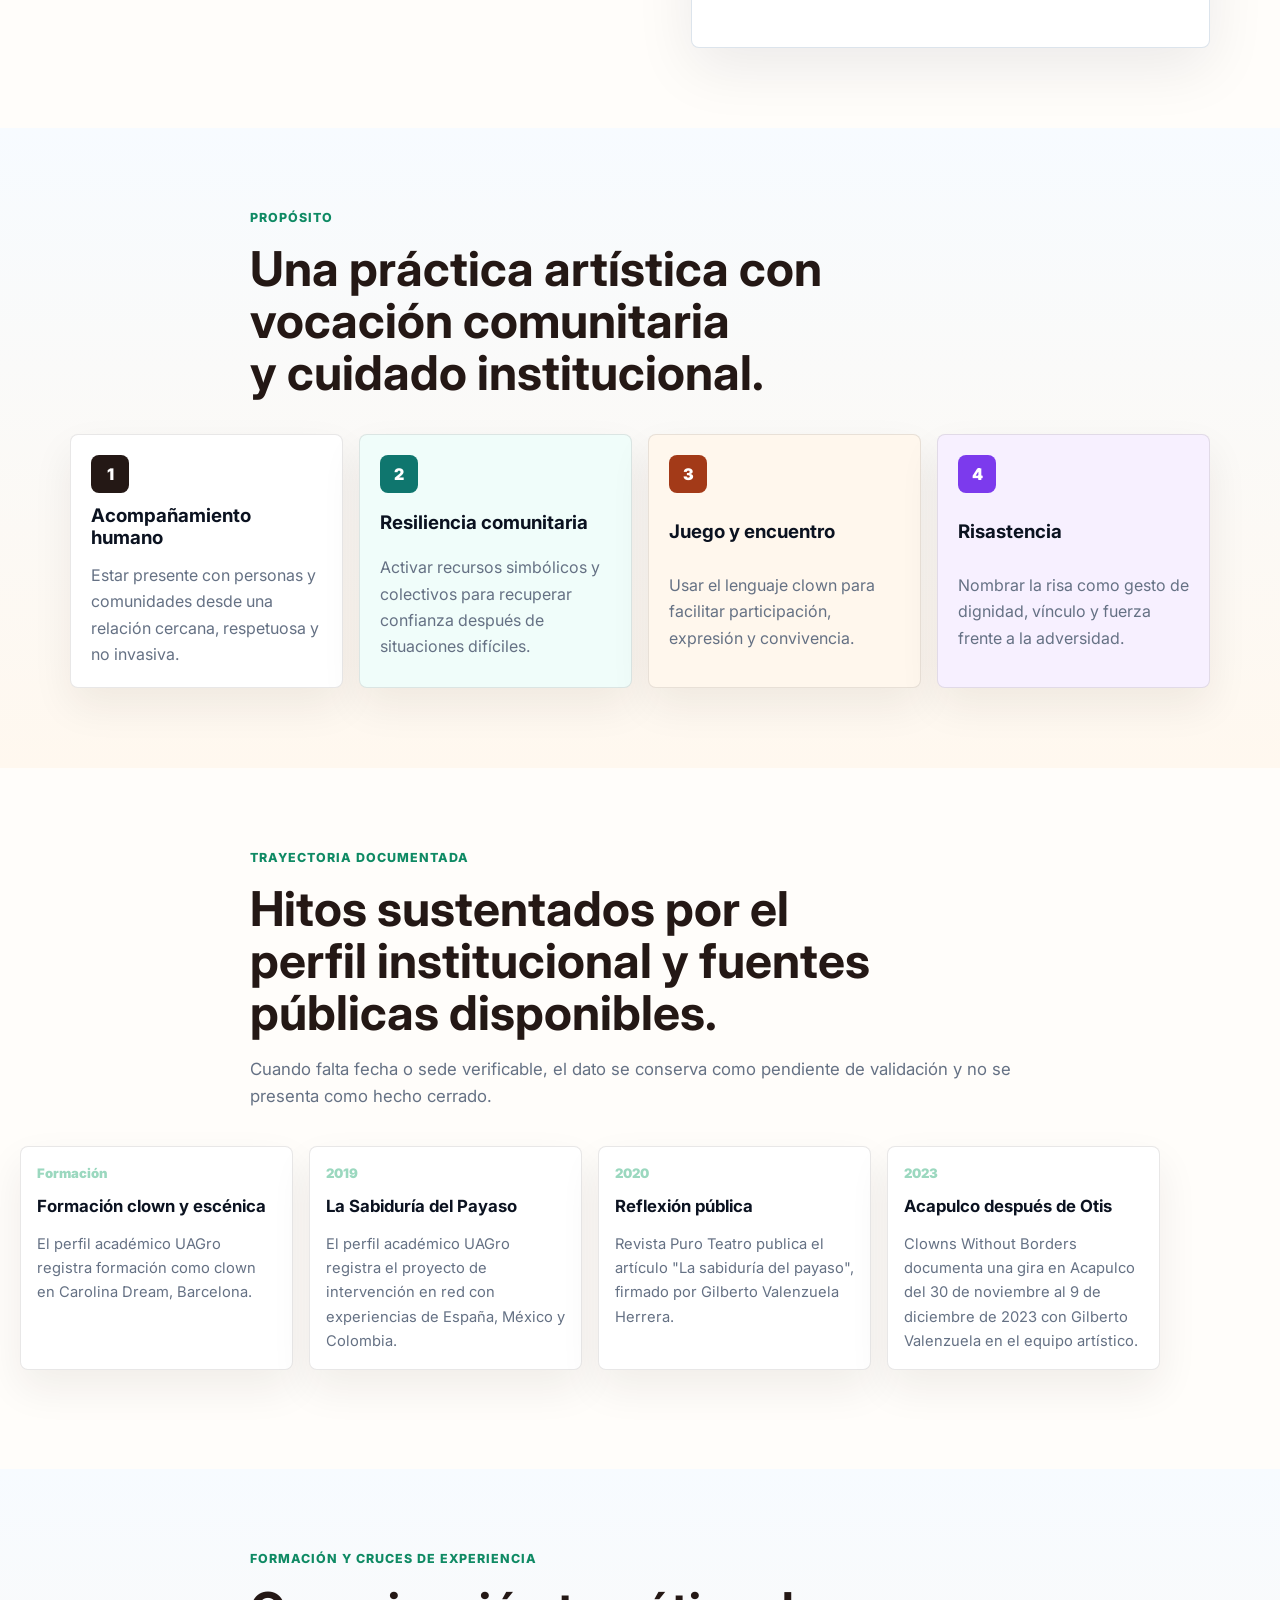
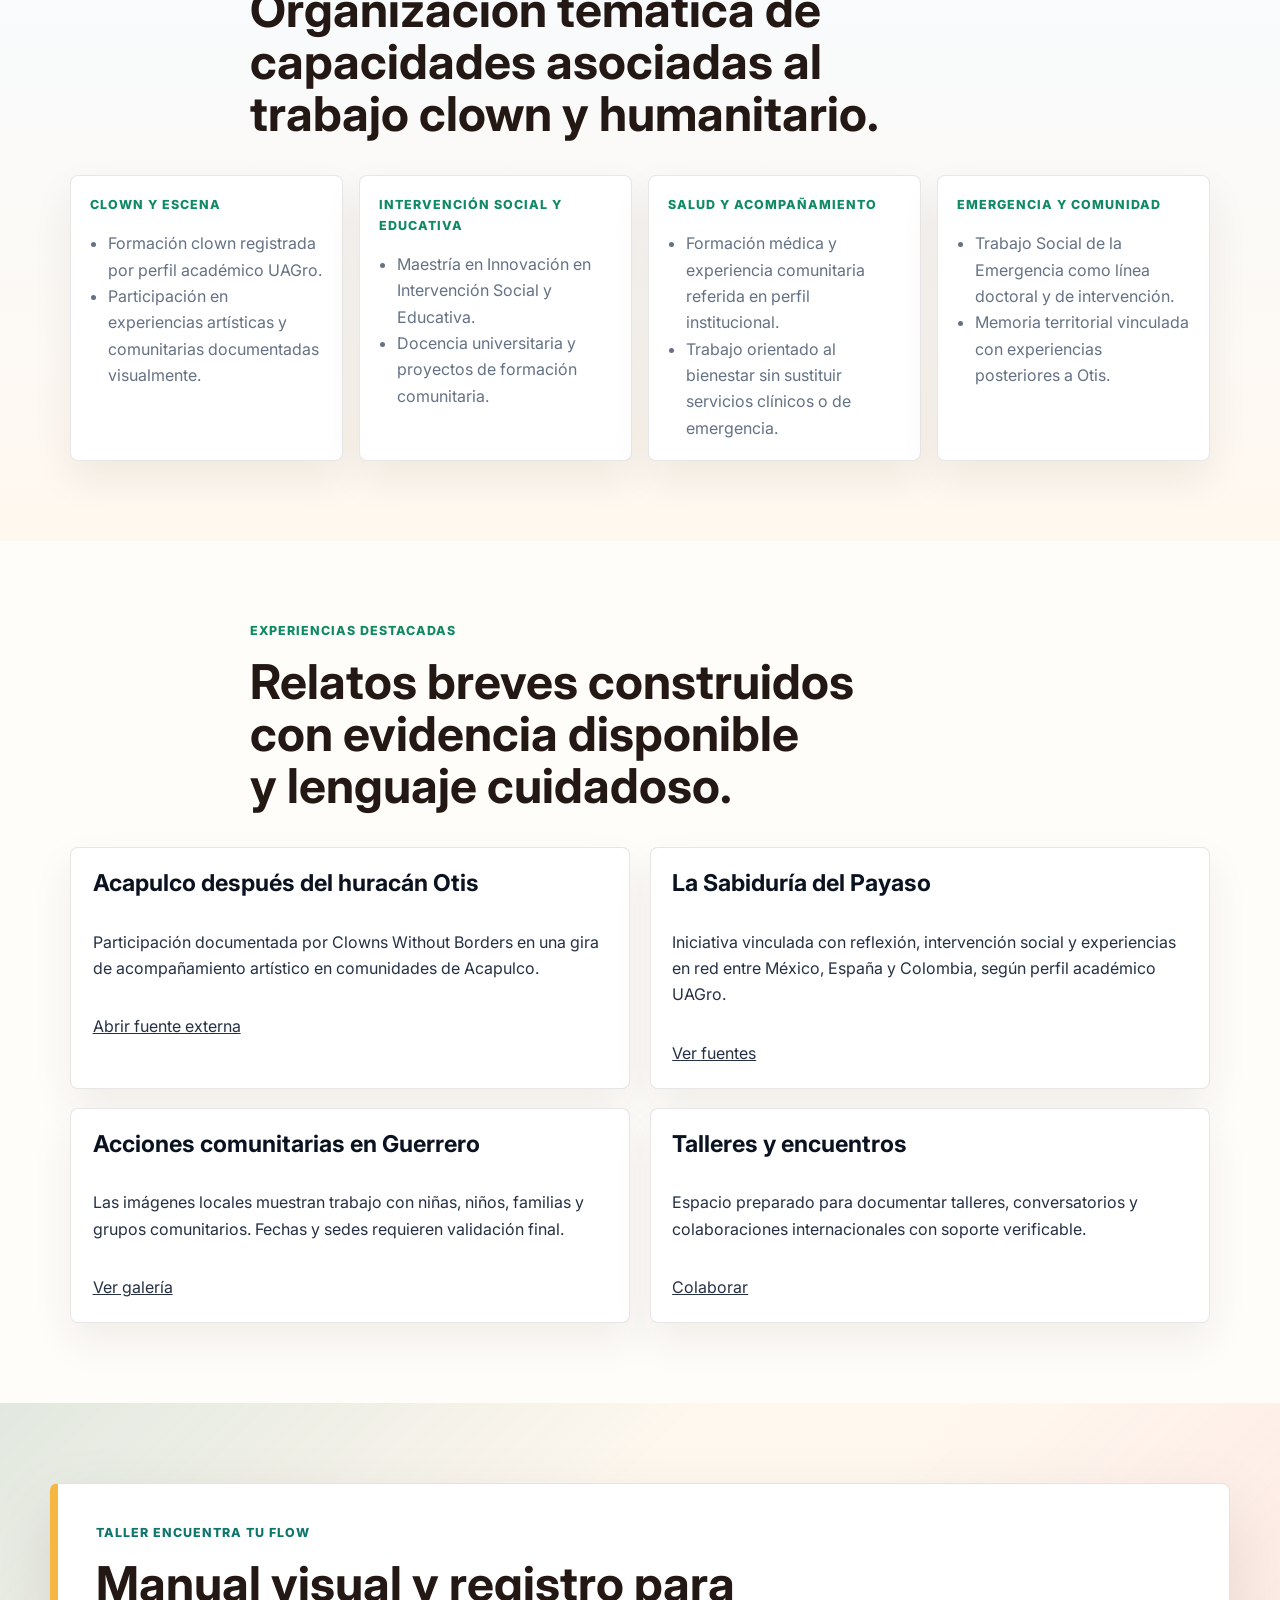
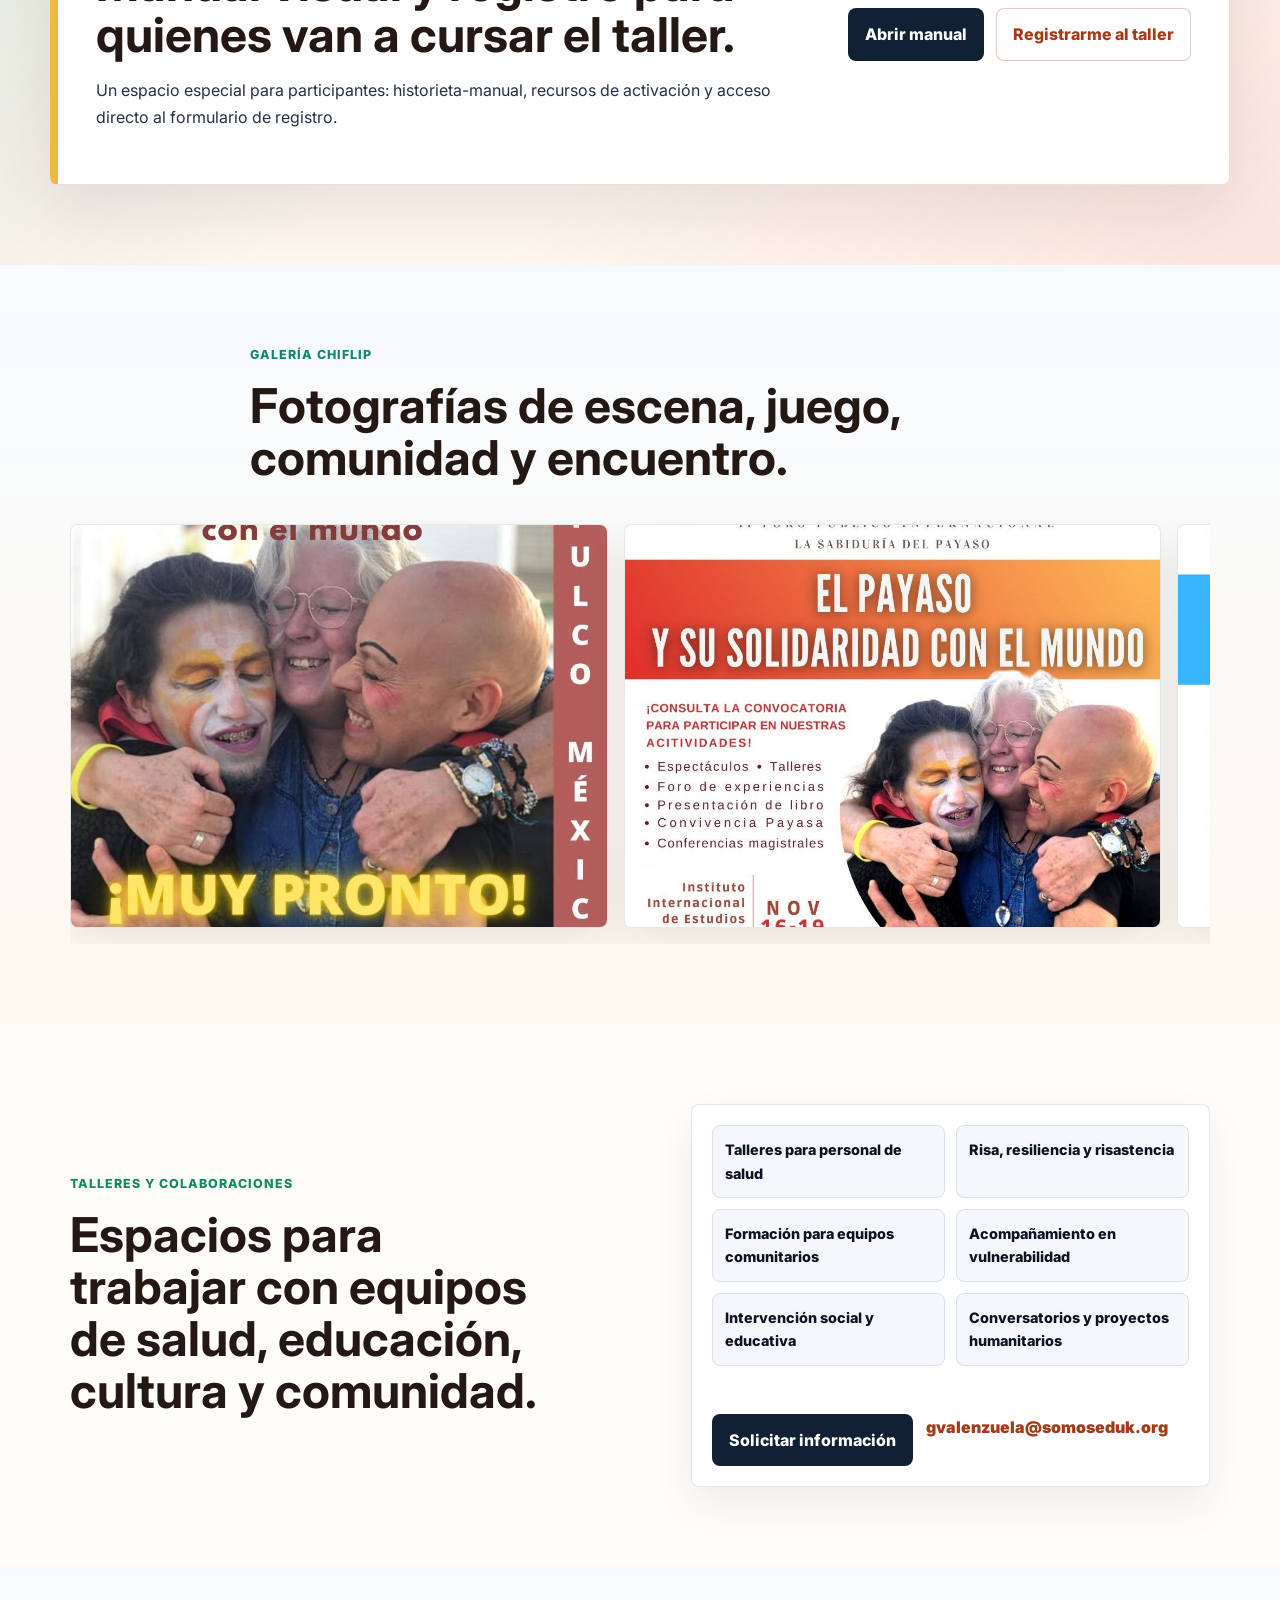
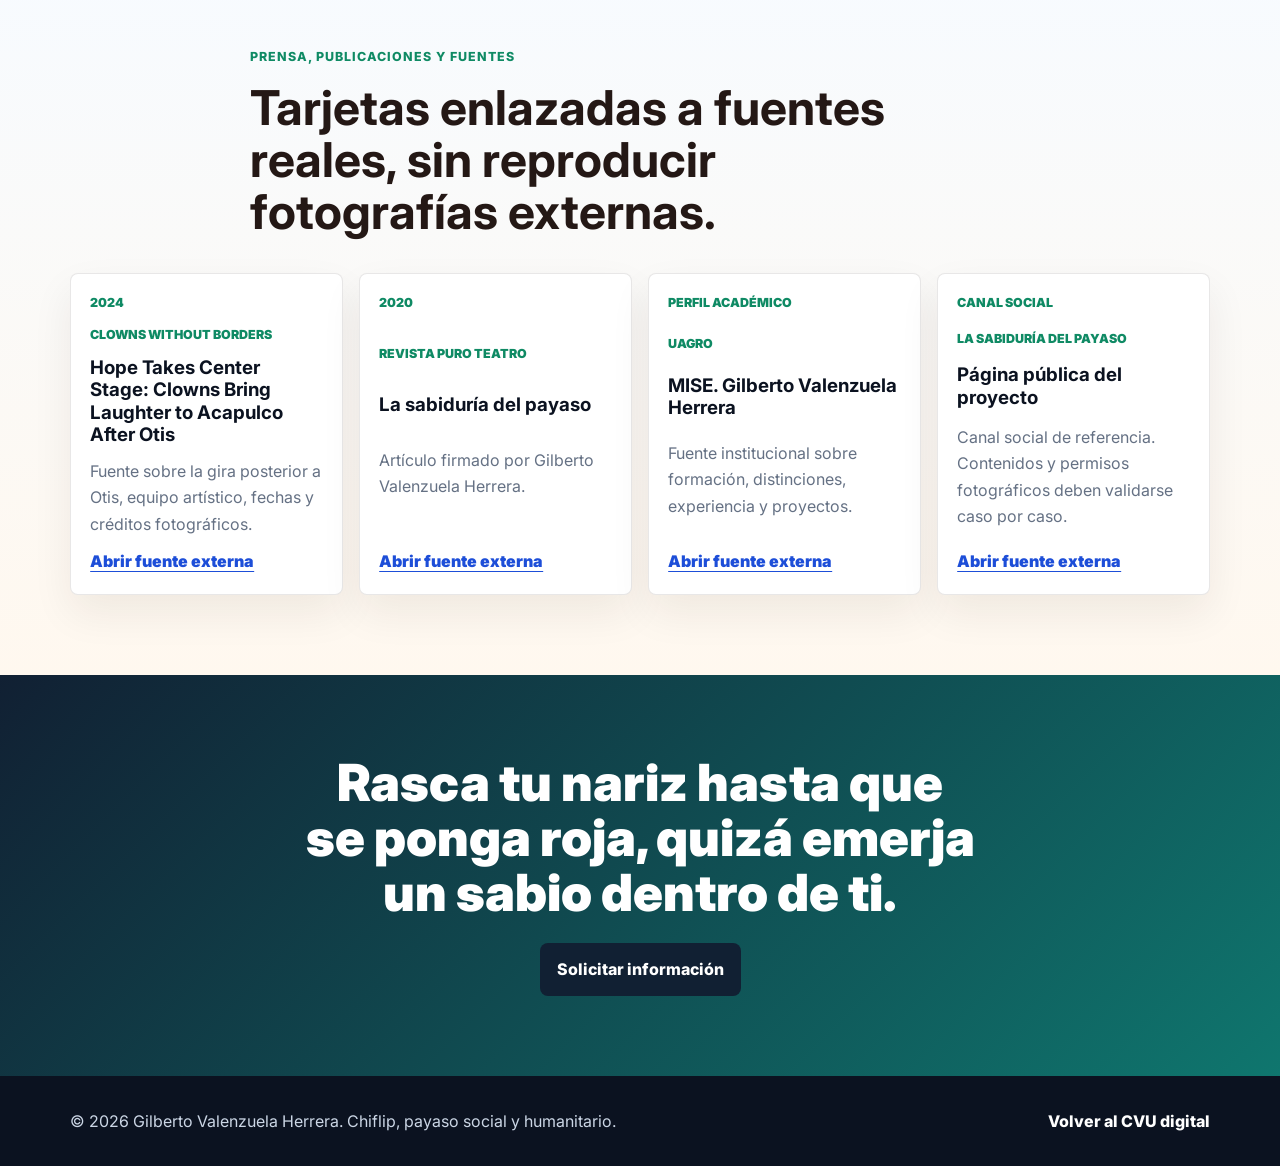
==== commit 4dedfac8: "Rediseña portada de Chiflip" ====
--- a/chiflip/index.html
+++ b/chiflip/index.html
@@ -83,15 +83,20 @@
     </nav>
 
     <main id="contenido">
-        <section id="inicio" class="section chiflip-hero">
+                <section id="inicio" class="section chiflip-hero">
             <div class="container chiflip-hero-grid">
                 <div class="chiflip-hero-copy reveal">
-                    <p class="eyebrow">Arte social · Comunidad · Emergencia</p>
+                    <p class="eyebrow">Payaso social · bienestar comunitario · esperanza</p>
                     <h1>Chiflip</h1>
-                    <p class="hero-subtitle">Payaso social y humanitario</p>
-                    <p class="hero-lede">La risa como encuentro, resiliencia y risastencia.</p>
+                    <p class="hero-subtitle">Risa que cuida. Juego que acompaña. Presencia que devuelve calma.</p>
+                    <p class="hero-lede">Una propuesta de payaso social y humanitario para abrir encuentro, resiliencia y risastencia en comunidades, instituciones y emergencias.</p>
+                    <div class="chiflip-hero-highlights" aria-label="Enfoques principales de Chiflip">
+                        <span>Escucha sensible</span>
+                        <span>Humor digno</span>
+                        <span>Comunidad viva</span>
+                    </div>
                     <div class="hero-actions">
-                        <a class="btn btn-primary" href="#resena">Lee su reseña</a>
+                        <a class="btn btn-primary" href="#resena">Conocer a Chiflip</a>
                         <a class="btn btn-secondary" href="tallerencuentratuflow/">Encuentra tu Flow</a>
                         <a class="btn btn-ghost" href="#trayectoria">Ver trayectoria</a>
                         <a class="btn btn-ghost" href="mailto:gvalenzuela@somoseduk.org">Solicitar información</a>
@@ -99,7 +104,17 @@
                 </div>
                 <figure class="chiflip-hero-image reveal">
                     <img src="../assets/img/watercolor-clown-portrait.webp" alt="Retrato en acuarela de Chiflip con nariz roja" width="1584" height="1616">
+                    <figcaption>Arte social con ternura, humor y presencia.</figcaption>
                 </figure>
+            </div>
+        </section>
+
+        <section class="section chiflip-journey" aria-label="Mapa de recorrido de la página Chiflip">
+            <div class="container chiflip-journey-grid reveal">
+                <a href="#resena"><span>01</span><strong>Conocer</strong><small>Reseña breve y sentido del personaje.</small></a>
+                <a href="#proposito"><span>02</span><strong>Comprender</strong><small>Propósito, cuidado y risastencia.</small></a>
+                <a href="#tallerencuentratuflow"><span>03</span><strong>Entrenar Flow</strong><small>Manual visual y registro al taller.</small></a>
+                <a href="#galeria-chiflip"><span>04</span><strong>Sentir</strong><small>Imágenes de comunidad, juego y encuentro.</small></a>
             </div>
         </section>
 
@@ -205,11 +220,11 @@
             <div class="container chiflip-workshop-panel reveal">
                 <div class="section-copy">
                     <p class="eyebrow">Taller Encuentra tu Flow</p>
-                    <h2>Manual y recursos para cursar el taller.</h2>
-                    <p>Pagina especial para participantes del taller, con el manual visual y el formulario de registro en un solo lugar.</p>
+                    <h2>Manual visual y registro para quienes van a cursar el taller.</h2>
+                    <p>Un espacio especial para participantes: historieta-manual, recursos de activación y acceso directo al formulario de registro.</p>
                 </div>
                 <div class="chiflip-workshop-actions" aria-label="Acciones del taller">
-                    <a class="btn btn-primary" href="tallerencuentratuflow/">Encuentra tu Flow</a>
+                    <a class="btn btn-primary" href="tallerencuentratuflow/">Abrir manual</a>
                     <a class="btn btn-secondary" href="https://surveymars.com/q/NPBi4BB9V" target="_blank" rel="noopener noreferrer">Registrarme al taller</a>
                 </div>
             </div>
--- a/styles.css
+++ b/styles.css
@@ -3208,3 +3208,475 @@
         padding-bottom: 0;
     }
 }
+
+/* Chiflip page refresh: calm, hopeful and playful professional layout */
+.chiflip-page {
+    --chiflip-warm: #a33a18;
+    --chiflip-coral: #e85d75;
+    --chiflip-teal: #0f766e;
+    --chiflip-sky: #e7f5ff;
+    --chiflip-cream: #fff8ef;
+    --chiflip-amber: #f5b642;
+    --chiflip-ink: #241815;
+    background: #fffdfa;
+}
+
+.chiflip-page .site-header {
+    background: rgba(255, 253, 250, 0.9);
+    box-shadow: 0 10px 30px rgba(36, 24, 21, 0.06);
+}
+
+.chiflip-page .nav-links {
+    gap: clamp(0.35rem, 1vw, 0.9rem);
+}
+
+.chiflip-page .nav-links a {
+    font-size: clamp(0.78rem, 0.92vw, 0.88rem);
+    white-space: nowrap;
+    border-radius: var(--radius);
+    padding: 0.45rem 0.55rem;
+}
+
+.chiflip-page .nav-links a:hover,
+.chiflip-page .nav-links a:focus {
+    background: var(--chiflip-cream);
+    color: var(--chiflip-warm);
+}
+
+.chiflip-mark {
+    background: linear-gradient(135deg, var(--chiflip-warm), var(--chiflip-coral));
+    box-shadow: 0 8px 18px rgba(163, 58, 24, 0.18);
+}
+
+.chiflip-hero {
+    background:
+        linear-gradient(135deg, #fff8ef 0%, #f8fcff 55%, #fff1db 100%);
+    color: var(--chiflip-ink);
+    min-height: min(760px, calc(100vh - 76px));
+    padding: clamp(4rem, 8vw, 6.4rem) 0 clamp(4.2rem, 8vw, 6rem);
+    position: relative;
+}
+
+.chiflip-hero::before {
+    background: linear-gradient(90deg, rgba(232, 93, 117, 0.16), rgba(15, 118, 110, 0.11), rgba(245, 182, 66, 0.18));
+    bottom: 0;
+    content: "";
+    height: 10px;
+    left: 0;
+    position: absolute;
+    right: 0;
+}
+
+.chiflip-hero-grid {
+    align-items: center;
+    gap: clamp(2rem, 6vw, 5rem);
+    grid-template-columns: minmax(0, 1.05fr) minmax(360px, 0.88fr);
+}
+
+.chiflip-hero-copy {
+    max-width: 720px;
+}
+
+.chiflip-hero .eyebrow {
+    color: var(--chiflip-teal);
+    font-size: 0.78rem;
+    letter-spacing: 0.12em;
+}
+
+.chiflip-hero h1 {
+    color: var(--chiflip-ink);
+    font-size: clamp(4.6rem, 11vw, 8.2rem);
+    letter-spacing: 0;
+    margin-bottom: 0.85rem;
+    text-wrap: balance;
+}
+
+.chiflip-hero .hero-subtitle {
+    color: #7c2d12;
+    font-size: clamp(1.35rem, 3vw, 2.55rem);
+    font-weight: 900;
+    line-height: 1.08;
+    margin-bottom: 1rem;
+    max-width: 760px;
+    text-wrap: balance;
+}
+
+.chiflip-hero .hero-lede {
+    color: #445166;
+    font-size: clamp(1.02rem, 1.6vw, 1.18rem);
+    font-weight: 600;
+    line-height: 1.72;
+    max-width: 660px;
+}
+
+.chiflip-hero-highlights {
+    display: flex;
+    flex-wrap: wrap;
+    gap: 0.65rem;
+    margin: 1.35rem 0 1.65rem;
+}
+
+.chiflip-hero-highlights span {
+    background: #fff;
+    border: 1px solid rgba(163, 58, 24, 0.14);
+    border-radius: 999px;
+    box-shadow: 0 10px 22px rgba(36, 24, 21, 0.05);
+    color: var(--chiflip-ink);
+    font-size: 0.84rem;
+    font-weight: 900;
+    padding: 0.52rem 0.82rem;
+}
+
+.chiflip-page .btn-primary {
+    background: #112033;
+    color: #fff;
+}
+
+.chiflip-page .btn-secondary {
+    background: #fff;
+    border-color: rgba(163, 58, 24, 0.28);
+    color: var(--chiflip-warm);
+}
+
+.chiflip-page .btn-ghost,
+.chiflip-page .btn-outline {
+    background: rgba(255, 255, 255, 0.64);
+    border-color: rgba(36, 24, 21, 0.16);
+    color: #3a4658;
+}
+
+.chiflip-page .btn:hover,
+.chiflip-page .btn:focus {
+    box-shadow: 0 16px 30px rgba(36, 24, 21, 0.12);
+}
+
+.chiflip-hero .btn-secondary,
+.chiflip-hero .btn-ghost {
+    background: #fff;
+    border-color: rgba(36, 24, 21, 0.14);
+    color: var(--chiflip-ink);
+}
+
+.chiflip-hero-image {
+    background: #fff;
+    border: 1px solid rgba(36, 24, 21, 0.12);
+    border-radius: var(--radius);
+    box-shadow: 0 28px 68px rgba(36, 24, 21, 0.14);
+    display: grid;
+    gap: 0.75rem;
+    padding: 0.72rem;
+    transform: rotate(0.8deg);
+}
+
+.chiflip-hero-image img {
+    aspect-ratio: 1 / 1;
+    border-radius: var(--radius-sm);
+    object-fit: cover;
+}
+
+.chiflip-hero-image figcaption {
+    color: #5b6678;
+    font-size: 0.88rem;
+    font-weight: 800;
+    line-height: 1.35;
+    padding: 0 0.2rem 0.05rem;
+    text-align: center;
+}
+
+.chiflip-journey {
+    background: #fffdfa;
+    padding: 0 0 clamp(3rem, 6vw, 5rem);
+}
+
+.chiflip-journey-grid {
+    display: grid;
+    gap: 1rem;
+    grid-template-columns: repeat(4, minmax(0, 1fr));
+    margin-top: -2.6rem;
+    position: relative;
+    z-index: 2;
+}
+
+.chiflip-journey-grid a {
+    background: #fff;
+    border: 1px solid rgba(36, 24, 21, 0.1);
+    border-radius: var(--radius);
+    box-shadow: 0 18px 42px rgba(36, 24, 21, 0.08);
+    display: grid;
+    gap: 0.35rem;
+    min-height: 150px;
+    padding: 1.05rem;
+    text-decoration: none;
+}
+
+.chiflip-journey-grid a:hover,
+.chiflip-journey-grid a:focus {
+    border-color: rgba(232, 93, 117, 0.35);
+    transform: translateY(-2px);
+}
+
+.chiflip-journey-grid span {
+    color: var(--chiflip-coral);
+    font-size: 0.78rem;
+    font-weight: 900;
+}
+
+.chiflip-journey-grid strong {
+    color: var(--chiflip-ink);
+    font-size: 1.18rem;
+    line-height: 1.1;
+}
+
+.chiflip-journey-grid small {
+    color: #657184;
+    font-size: 0.9rem;
+    font-weight: 700;
+    line-height: 1.45;
+}
+
+.chiflip-review-section,
+.chiflip-page #trayectoria,
+.chiflip-page #experiencias,
+.chiflip-page #colaboraciones {
+    background: #fffdfa;
+}
+
+.chiflip-page .bg-soft {
+    background: linear-gradient(180deg, #f7fbff 0%, #fff8ef 100%);
+}
+
+.chiflip-page .section-heading,
+.chiflip-page .section-copy {
+    max-width: 820px;
+}
+
+.chiflip-page .section-copy h2,
+.chiflip-page .section-heading h2 {
+    color: var(--chiflip-ink);
+    letter-spacing: 0;
+    text-wrap: balance;
+}
+
+.chiflip-review-card,
+.chiflip-timeline article,
+.chiflip-formation-grid .memory-panel,
+.chiflip-page .action-area-card,
+.chiflip-page .project-card,
+.chiflip-page .evidence-card,
+.chiflip-page .contact-panel {
+    border-color: rgba(36, 24, 21, 0.1);
+    box-shadow: 0 18px 42px rgba(36, 24, 21, 0.07);
+}
+
+.chiflip-review-card {
+    border-top: 5px solid var(--chiflip-coral);
+}
+
+.chiflip-review-poster {
+    background: var(--chiflip-cream);
+}
+
+.chiflip-review-points div,
+.chiflip-page .micro-text-panel,
+.chiflip-page .memory-panel {
+    background: #fff;
+}
+
+.chiflip-review-points div:nth-child(2),
+.chiflip-page .action-area-card:nth-child(2) {
+    background: #f0fdfa;
+}
+
+.chiflip-review-points div:nth-child(3),
+.chiflip-page .action-area-card:nth-child(3) {
+    background: #fff7ed;
+}
+
+.chiflip-review-points div:nth-child(4),
+.chiflip-page .action-area-card:nth-child(4) {
+    background: #f7f0ff;
+}
+
+.chiflip-page .action-area-card {
+    min-height: 230px;
+}
+
+.chiflip-page .action-area-card > span {
+    background: var(--chiflip-ink);
+}
+
+.chiflip-page .action-area-card:nth-child(2) > span {
+    background: var(--chiflip-teal);
+}
+
+.chiflip-page .action-area-card:nth-child(3) > span {
+    background: var(--chiflip-warm);
+}
+
+.chiflip-page .action-area-card:nth-child(4) > span {
+    background: #7c3aed;
+}
+
+.chiflip-workshop-section {
+    background:
+        linear-gradient(135deg, rgba(15, 118, 110, 0.12), transparent 42%),
+        linear-gradient(315deg, rgba(232, 93, 117, 0.12), transparent 45%),
+        #fff8ef;
+}
+
+.chiflip-workshop-panel {
+    background: #fff;
+    border: 1px solid rgba(163, 58, 24, 0.16);
+    border-left: 8px solid var(--chiflip-amber);
+    box-shadow: 0 26px 70px rgba(36, 24, 21, 0.1);
+}
+
+.chiflip-workshop-panel .eyebrow {
+    color: var(--chiflip-teal);
+}
+
+.chiflip-photo-rail .carousel-slide {
+    border-color: rgba(36, 24, 21, 0.1);
+    box-shadow: 0 18px 42px rgba(36, 24, 21, 0.08);
+}
+
+.chiflip-closing {
+    background: linear-gradient(135deg, #112033 0%, #0f766e 100%);
+}
+
+.chiflip-closing p {
+    text-wrap: balance;
+}
+
+@media (max-width: 900px) {
+    .chiflip-hero {
+        min-height: auto;
+        padding-top: 3rem;
+    }
+
+    .chiflip-hero-grid,
+    .chiflip-journey-grid {
+        grid-template-columns: repeat(2, minmax(0, 1fr));
+    }
+
+    .chiflip-hero-image {
+        justify-self: center;
+        max-width: 520px;
+        transform: none;
+        width: 100%;
+    }
+
+    .chiflip-workshop-actions {
+        justify-content: flex-start;
+    }
+}
+
+@media (max-width: 620px) {
+    .chiflip-hero {
+        padding: 2.4rem 0 3rem;
+    }
+
+    .chiflip-hero-grid,
+    .chiflip-journey-grid {
+        grid-template-columns: 1fr;
+    }
+
+    .chiflip-hero-image {
+        order: -1;
+        max-width: 320px;
+    }
+
+    .chiflip-hero h1 {
+        font-size: clamp(3.5rem, 22vw, 5.6rem);
+    }
+
+    .chiflip-hero .hero-subtitle {
+        font-size: clamp(1.35rem, 8vw, 2rem);
+    }
+
+    .chiflip-hero-highlights {
+        margin-bottom: 1.15rem;
+    }
+
+    .chiflip-journey-grid {
+        margin-top: -1.5rem;
+    }
+
+    .chiflip-journey-grid a {
+        min-height: 116px;
+    }
+}
+.chiflip-page,
+.chiflip-hero {
+    overflow-x: hidden;
+}
+
+.chiflip-hero-copy,
+.chiflip-hero-grid > * {
+    min-width: 0;
+}
+
+.chiflip-hero .eyebrow,
+.chiflip-hero .hero-subtitle,
+.chiflip-hero .hero-lede {
+    overflow-wrap: break-word;
+}
+
+@media (max-width: 620px) {
+    .chiflip-hero .eyebrow {
+        font-size: 0.66rem;
+        letter-spacing: 0.08em;
+        line-height: 1.45;
+    }
+
+    .chiflip-hero h1 {
+        font-size: clamp(3.2rem, 20vw, 4.75rem);
+    }
+
+    .chiflip-hero .hero-subtitle {
+        font-size: clamp(1.22rem, 7vw, 1.6rem);
+        line-height: 1.16;
+    }
+
+    .chiflip-hero .hero-lede {
+        font-size: 0.98rem;
+        line-height: 1.62;
+    }
+
+    .chiflip-hero-image {
+        max-width: min(320px, calc(100vw - 2.5rem));
+    }
+}
+@media (max-width: 620px) {
+    .chiflip-hero-copy {
+        justify-self: start;
+        max-width: calc(100vw - 2.5rem);
+        width: 100%;
+    }
+
+    .chiflip-hero .eyebrow,
+    .chiflip-hero .hero-subtitle,
+    .chiflip-hero .hero-lede {
+        max-width: calc(100vw - 2.5rem);
+        width: 100%;
+    }
+
+    .chiflip-hero-highlights {
+        display: grid;
+        grid-template-columns: 1fr;
+        max-width: calc(100vw - 2.5rem);
+    }
+
+    .chiflip-hero-highlights span {
+        width: 100%;
+    }
+}
+@media (max-width: 620px) {
+    .chiflip-hero-copy,
+    .chiflip-hero .eyebrow,
+    .chiflip-hero .hero-subtitle,
+    .chiflip-hero .hero-lede,
+    .chiflip-hero-highlights {
+        max-width: min(330px, calc(100vw - 3rem));
+    }
+}
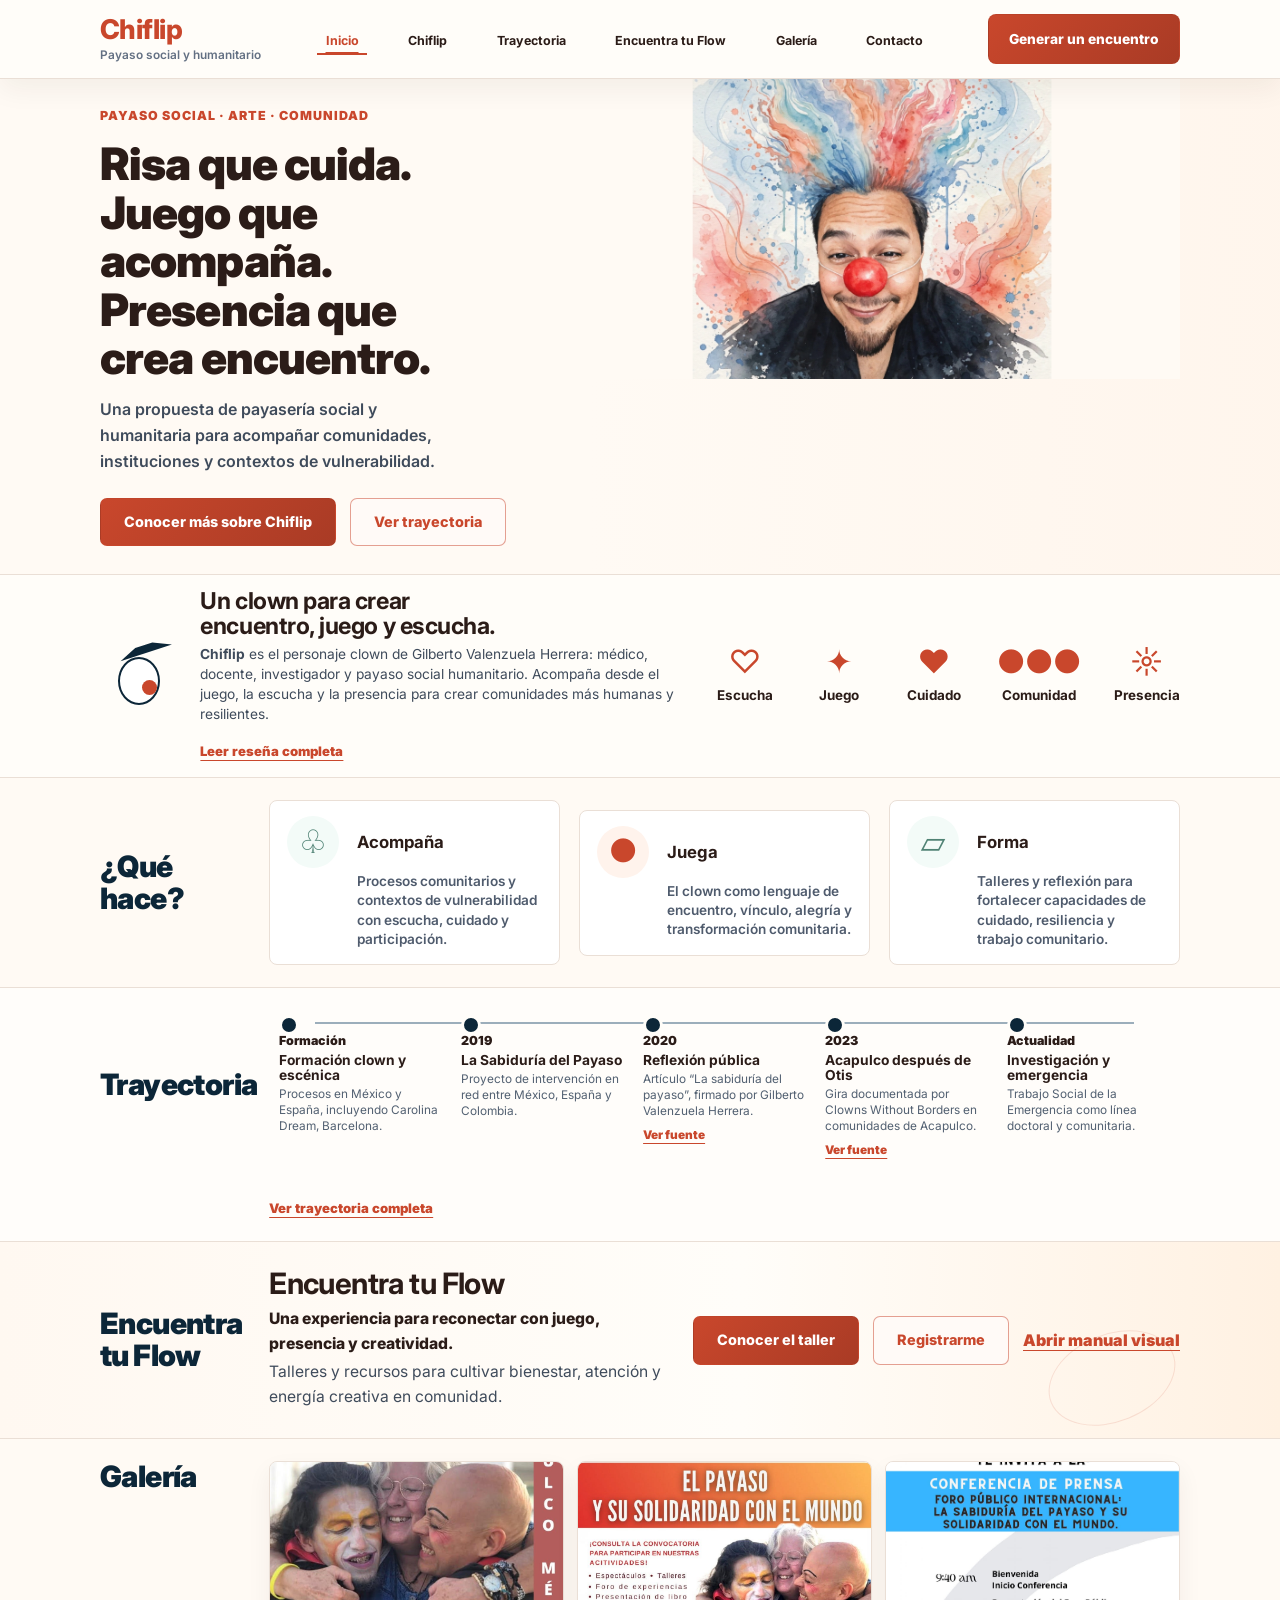
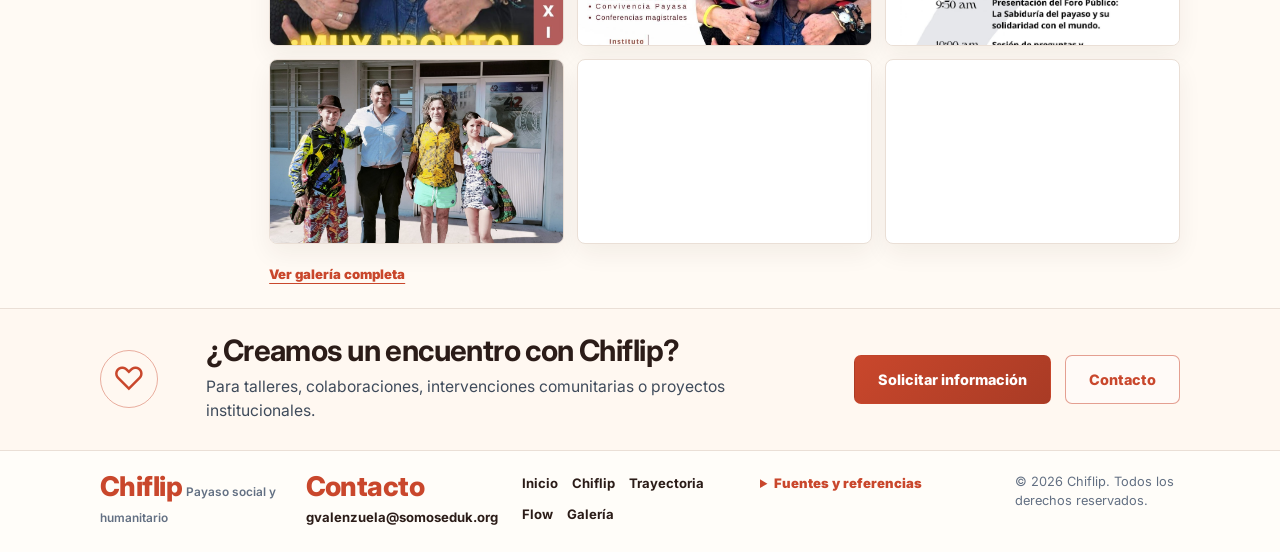
==== commit 38fa12a8: "Rediseña Chiflip como landing editorial" ====
--- a/chiflip/index.html
+++ b/chiflip/index.html
@@ -4,12 +4,12 @@
     <meta charset="UTF-8">
     <meta name="viewport" content="width=device-width, initial-scale=1.0">
     <title>Chiflip | Payaso social y humanitario - Gilberto Valenzuela Herrera</title>
-    <meta name="description" content="Trayectoria, proyectos y experiencias de Chiflip, personaje de payaso social y humanitario enfocado en acompanamiento, resiliencia comunitaria y atencion en contextos de vulnerabilidad y emergencia.">
+    <meta name="description" content="Landing page de Chiflip, payaso social y humanitario: arte, juego, escucha, trayectoria, Encuentra tu Flow, galería y contacto para talleres o colaboraciones.">
     <meta name="author" content="Gilberto Valenzuela Herrera">
-    <meta name="theme-color" content="#7c2d12">
+    <meta name="theme-color" content="#c9472c">
     <meta property="og:type" content="website">
     <meta property="og:title" content="Chiflip | Payaso social y humanitario">
-    <meta property="og:description" content="Personaje clown de Gilberto Valenzuela Herrera para acompanamiento, juego, escucha y trabajo comunitario en contextos de vulnerabilidad y emergencia.">
+    <meta property="og:description" content="Risa que cuida, juego que acompaña y presencia que crea encuentro en comunidades, instituciones y contextos de vulnerabilidad.">
     <meta property="og:url" content="https://cvu.somoseduk.org/chiflip/">
     <meta property="og:image" content="https://cvu.somoseduk.org/assets/img/watercolor-clown-portrait.webp">
     <meta property="og:locale" content="es_MX">
@@ -39,16 +39,15 @@
     }
     </script>
 </head>
-<body class="chiflip-page">
+<body class="chiflip-page chiflip-fidelity-page">
     <a class="skip-link" href="#contenido">Saltar al contenido</a>
 
-    <header class="site-header" data-header>
-        <div class="container nav-shell">
-            <a class="brand" href="../index.html#inicio" aria-label="Volver al CVU digital">
-                <span class="brand-mark chiflip-mark" aria-hidden="true">CH</span>
+    <header class="site-header chiflip-clean-header" data-header>
+        <div class="container nav-shell chiflip-clean-nav">
+            <a class="brand chiflip-wordmark" href="#inicio" aria-label="Ir al inicio de Chiflip">
                 <span>
                     <strong>Chiflip</strong>
-                    <small>Payaso social humanitario</small>
+                    <small>Payaso social y humanitario</small>
                 </span>
             </a>
 
@@ -58,278 +57,225 @@
                 <span></span>
             </button>
 
-            <nav class="primary-nav" id="primary-nav" aria-label="Navegacion de Chiflip">
-                <ul class="nav-links">
-                    <li><a href="#resena">Reseña</a></li>
-                    <li><a href="#quien-es">Quién es</a></li>
-                    <li><a href="#proposito">Propósito</a></li>
+            <nav class="primary-nav" id="primary-nav" aria-label="Navegación principal de Chiflip">
+                <ul class="nav-links chiflip-clean-links">
+                    <li><a href="#inicio">Inicio</a></li>
+                    <li><a href="#chiflip">Chiflip</a></li>
                     <li><a href="#trayectoria">Trayectoria</a></li>
                     <li><a href="#tallerencuentratuflow">Encuentra tu Flow</a></li>
                     <li><a href="#galeria-chiflip">Galería</a></li>
-                    <li><a href="#colaboraciones">Colaboraciones</a></li>
-                    <li><a href="#fuentes">Fuentes</a></li>
-                    <li><a href="../index.html#contacto">Contacto</a></li>
+                    <li><a href="#contacto">Contacto</a></li>
                 </ul>
             </nav>
+
+            <a class="chiflip-nav-cta" href="mailto:gvalenzuela@somoseduk.org?subject=Quiero%20generar%20un%20encuentro%20con%20Chiflip">Generar un encuentro</a>
         </div>
     </header>
 
-    <nav class="mobile-bottom-nav" aria-label="Navegacion movil de Chiflip">
-        <a href="../index.html#inicio"><span aria-hidden="true">⌂</span>Inicio</a>
-        <a href="#resena"><span aria-hidden="true">?</span>Reseña</a>
-        <a href="#tallerencuentratuflow"><span aria-hidden="true">▤</span>Flow</a>
-        <a href="#galeria-chiflip"><span aria-hidden="true">▣</span>Galería</a>
-        <a href="../index.html#contacto"><span aria-hidden="true">✉</span>Contacto</a>
-    </nav>
-
     <main id="contenido">
-                <section id="inicio" class="section chiflip-hero">
-            <div class="container chiflip-hero-grid">
-                <div class="chiflip-hero-copy reveal">
-                    <p class="eyebrow">Payaso social · bienestar comunitario · esperanza</p>
-                    <h1>Chiflip</h1>
-                    <p class="hero-subtitle">Risa que cuida. Juego que acompaña. Presencia que devuelve calma.</p>
-                    <p class="hero-lede">Una propuesta de payaso social y humanitario para abrir encuentro, resiliencia y risastencia en comunidades, instituciones y emergencias.</p>
-                    <div class="chiflip-hero-highlights" aria-label="Enfoques principales de Chiflip">
-                        <span>Escucha sensible</span>
-                        <span>Humor digno</span>
-                        <span>Comunidad viva</span>
+        <section id="inicio" class="chiflip-reference-hero">
+            <div class="container chiflip-reference-hero-grid">
+                <div class="chiflip-reference-copy reveal">
+                    <p class="chiflip-kicker">Payaso social · arte · comunidad</p>
+                    <h1>Risa que cuida. <br>Juego que acompaña. <br>Presencia que crea encuentro.</h1>
+                    <p class="chiflip-reference-lede">Una propuesta de payasería social y humanitaria para acompañar comunidades, instituciones y contextos de vulnerabilidad.</p>
+                    <div class="chiflip-reference-actions">
+                        <a class="btn btn-primary" href="#chiflip">Conocer más sobre Chiflip</a>
+                        <a class="btn btn-secondary" href="#trayectoria">Ver trayectoria</a>
                     </div>
-                    <div class="hero-actions">
-                        <a class="btn btn-primary" href="#resena">Conocer a Chiflip</a>
-                        <a class="btn btn-secondary" href="tallerencuentratuflow/">Encuentra tu Flow</a>
-                        <a class="btn btn-ghost" href="#trayectoria">Ver trayectoria</a>
-                        <a class="btn btn-ghost" href="mailto:gvalenzuela@somoseduk.org">Solicitar información</a>
+                </div>
+                <figure class="chiflip-reference-portrait reveal">
+                    <img src="../assets/img/watercolor-clown-portrait.webp" alt="Retrato artístico de Chiflip con nariz roja y acuarela" width="1584" height="1616">
+                </figure>
+            </div>
+        </section>
+
+        <section id="chiflip" class="chiflip-about-strip">
+            <span id="resena" class="anchor-offset" aria-hidden="true"></span>
+            <span id="quien-es" class="anchor-offset" aria-hidden="true"></span>
+            <span id="proposito" class="anchor-offset" aria-hidden="true"></span>
+            <div class="container chiflip-about-grid">
+                <div class="chiflip-mini-portrait" aria-hidden="true">
+                    <span class="mini-hat"></span>
+                    <span class="mini-face"></span>
+                    <span class="mini-nose"></span>
+                </div>
+                <div class="chiflip-about-copy reveal">
+                    <p class="chiflip-kicker">¿Quién es Chiflip?</p>
+                    <h2>Un clown para crear encuentro, juego y escucha.</h2>
+                    <p><strong>Chiflip</strong> es el personaje clown de Gilberto Valenzuela Herrera: médico, docente, investigador y payaso social humanitario. Acompaña desde el juego, la escucha y la presencia para crear comunidades más humanas y resilientes.</p>
+                    <details class="chiflip-disclosure">
+                        <summary>Leer reseña completa</summary>
+                        <div>
+                            <p>Chiflip, personaje clown de Gilberto Valenzuela Herrera, articula arte, salud, educación, trabajo comunitario e investigación social. Su práctica comprende al clown como una herramienta de encuentro, escucha y acompañamiento para personas y comunidades que atraviesan violencia, desplazamiento, vulnerabilidad o emergencia.</p><p>Su práctica no sustituye servicios médicos, psicológicos o de emergencia; abre un espacio sensible para recuperar vínculo, dignidad e imaginación.</p>
+                            <p>Desde esta visión, la risa no elimina una emergencia, pero puede ayudar a recuperar por un momento la capacidad de relacionarse, imaginar y resistir. A esta fuerza la nombra risastencia: risa como gesto de dignidad, vínculo y vida frente a la adversidad.</p>
+                        </div>
+                    </details>
+                </div>
+                <div class="chiflip-icon-row reveal" aria-label="Síntesis visual de Chiflip">
+                    <div><span>♡</span><strong>Escucha</strong></div>
+                    <div><span>✦</span><strong>Juego</strong></div>
+                    <div><span>♥</span><strong>Cuidado</strong></div>
+                    <div><span>●●●</span><strong>Comunidad</strong></div>
+                    <div><span>☼</span><strong>Presencia</strong></div>
+                </div>
+            </div>
+        </section>
+
+        <section id="que-hace" class="chiflip-does-section">
+            <div class="container chiflip-does-grid">
+                <div class="chiflip-section-label reveal">¿Qué<br>hace?</div>
+                <article class="chiflip-do-card reveal">
+                    <span aria-hidden="true">♧</span>
+                    <h3>Acompaña</h3>
+                    <p>Procesos comunitarios y contextos de vulnerabilidad con escucha, cuidado y participación.</p>
+                </article>
+                <article class="chiflip-do-card reveal">
+                    <span aria-hidden="true">●</span>
+                    <h3>Juega</h3>
+                    <p>El clown como lenguaje de encuentro, vínculo, alegría y transformación comunitaria.</p>
+                </article>
+                <article class="chiflip-do-card reveal">
+                    <span aria-hidden="true">▱</span>
+                    <h3>Forma</h3>
+                    <p>Talleres y reflexión para fortalecer capacidades de cuidado, resiliencia y trabajo comunitario.</p>
+                </article>
+            </div>
+        </section>
+
+        <section id="trayectoria" class="chiflip-timeline-section">
+            <div class="container chiflip-timeline-layout">
+                <div class="chiflip-section-label reveal">Trayectoria</div>
+                <div class="chiflip-reference-timeline reveal" aria-label="Línea de tiempo de Chiflip">
+                    <article>
+                        <span>Formación</span>
+                        <h3>Formación clown y escénica</h3>
+                        <p>Procesos en México y España, incluyendo Carolina Dream, Barcelona.</p>
+                    </article>
+                    <article>
+                        <time datetime="2019">2019</time>
+                        <h3>La Sabiduría del Payaso</h3>
+                        <p>Proyecto de intervención en red entre México, España y Colombia.</p>
+                    </article>
+                    <article>
+                        <time datetime="2020-03-10">2020</time>
+                        <h3>Reflexión pública</h3>
+                        <p>Artículo “La sabiduría del payaso”, firmado por Gilberto Valenzuela Herrera.</p>
+                        <a href="https://www.revistapuroteatro.es/2020/03/10/la-sabiduria-del-payaso/" target="_blank" rel="noopener noreferrer">Ver fuente</a>
+                    </article>
+                    <article>
+                        <time datetime="2023-11">2023</time>
+                        <h3>Acapulco después de Otis</h3>
+                        <p>Gira documentada por Clowns Without Borders en comunidades de Acapulco.</p>
+                        <a href="https://clownswithoutborders.org/hope-takes-center-stage-acapulco/" target="_blank" rel="noopener noreferrer">Ver fuente</a>
+                    </article>
+                    <article>
+                        <span>Actualidad</span>
+                        <h3>Investigación y emergencia</h3>
+                        <p>Trabajo Social de la Emergencia como línea doctoral y comunitaria.</p>
+                    </article>
+                </div>
+                <details class="chiflip-disclosure chiflip-wide-disclosure reveal">
+                    <summary>Ver trayectoria completa</summary>
+                    <div class="chiflip-secondary-grid">
+                        <article><strong>Clown y escena</strong><p>Formación clown registrada por perfil académico UAGro y participación en experiencias artísticas y comunitarias.</p></article>
+                        <article><strong>Intervención social y educativa</strong><p>Maestría en Innovación en Intervención Social y Educativa, docencia universitaria y formación comunitaria.</p></article>
+                        <article><strong>Salud y acompañamiento</strong><p>Formación médica y experiencia comunitaria orientada al bienestar, sin sustituir servicios clínicos.</p></article>
+                        <article><strong>Colaboraciones</strong><p>Talleres para personal de salud, equipos comunitarios, conversatorios y proyectos humanitarios.</p></article>
                     </div>
-                </div>
-                <figure class="chiflip-hero-image reveal">
-                    <img src="../assets/img/watercolor-clown-portrait.webp" alt="Retrato en acuarela de Chiflip con nariz roja" width="1584" height="1616">
-                    <figcaption>Arte social con ternura, humor y presencia.</figcaption>
-                </figure>
-            </div>
-        </section>
-
-        <section class="section chiflip-journey" aria-label="Mapa de recorrido de la página Chiflip">
-            <div class="container chiflip-journey-grid reveal">
-                <a href="#resena"><span>01</span><strong>Conocer</strong><small>Reseña breve y sentido del personaje.</small></a>
-                <a href="#proposito"><span>02</span><strong>Comprender</strong><small>Propósito, cuidado y risastencia.</small></a>
-                <a href="#tallerencuentratuflow"><span>03</span><strong>Entrenar Flow</strong><small>Manual visual y registro al taller.</small></a>
-                <a href="#galeria-chiflip"><span>04</span><strong>Sentir</strong><small>Imágenes de comunidad, juego y encuentro.</small></a>
-            </div>
-        </section>
-
-        <section id="resena" class="section chiflip-review-section">
-            <div class="container chiflip-review-layout">
-                <div class="section-copy reveal">
-                    <p class="eyebrow">Reseña breve</p>
-                    <h2>Arte, salud, educación y trabajo comunitario al servicio del encuentro.</h2>
-                    <p>Chiflip acompaña sin invadir, juega sin minimizar el dolor y abre pausas de cuidado, dignidad, esperanza y risastencia.</p>
-                </div>
-                <article class="chiflip-review-card reveal">
-                    <figure class="chiflip-review-poster">
-                        <img src="../assets/img/chiflip-resena-breve.png" alt="Reseña breve de Chiflip" width="1122" height="1402" loading="lazy" decoding="async">
-                    </figure>
-                    <p><strong>Chiflip</strong>, personaje clown de Gilberto Valenzuela Herrera, es un payaso social y humanitario cuya trayectoria articula arte, salud, educación, trabajo comunitario e investigación social.</p>
-                    <p>Su práctica comprende al clown como una herramienta de encuentro, escucha y acompañamiento para personas y comunidades que atraviesan violencia, desplazamiento, vulnerabilidad o emergencia.</p>
-                    <div class="chiflip-review-points" aria-label="Síntesis de trayectoria de Chiflip">
-                        <div><strong>Formación</strong><span>Procesos en México y España con referentes como Aziz Gual, Salvador Arismendi “Tallarín” y Carolina Dream.</span></div>
-                        <div><strong>Territorio</strong><span>Acompañamiento a comunidades de Guerrero, niñas y niños saharauis en España y poblaciones afectadas por el huracán Otis.</span></div>
-                        <div><strong>Red</strong><span>Impulso de La Sabiduría del Payaso, con colaboración entre México, Colombia y España.</span></div>
-                        <div><strong>Investigación</strong><span>Vinculación con el Doctorado en Trabajo Social y el estudio del caso Otis desde el Trabajo Social de la Emergencia.</span></div>
+                </details>
+            </div>
+        </section>
+
+        <section id="tallerencuentratuflow" class="chiflip-flow-band">
+            <div class="container chiflip-flow-grid">
+                <div class="chiflip-section-label reveal">Encuentra<br>tu Flow</div>
+                <div class="chiflip-flow-copy reveal">
+                    <h2>Encuentra tu Flow</h2>
+                    <p class="chiflip-flow-lede">Una experiencia para reconectar con juego, presencia y creatividad.</p>
+                    <p>Talleres y recursos para cultivar bienestar, atención y energía creativa en comunidad.</p>
+                </div>
+                <div class="chiflip-flow-actions reveal">
+                    <a class="btn btn-primary" href="tallerencuentratuflow/">Conocer el taller</a>
+                    <a class="btn btn-secondary" href="https://surveymars.com/q/NPBi4BB9V" target="_blank" rel="noopener noreferrer">Registrarme</a>
+                    <a class="chiflip-text-link" href="tallerencuentratuflow/">Abrir manual visual</a>
+                </div>
+            </div>
+        </section>
+
+        <section id="galeria-chiflip" class="chiflip-gallery-section">
+            <div class="container chiflip-gallery-layout">
+                <div class="chiflip-section-label reveal">Galería</div>
+                <div class="chiflip-gallery-content">
+                    <div class="chiflip-gallery-grid reveal" aria-label="Galería breve de Chiflip">
+                        <article class="carousel-slide"><img src="../assets/galeria/chiflip/470207682_1662583471272642_6919556483779878732_n.jpg" alt="Chiflip en actividad comunitaria" loading="lazy" decoding="async"></article>
+                        <article class="carousel-slide"><img src="../assets/galeria/chiflip/470220297_1662918097905846_3663109283834923408_n.jpg" alt="Chiflip con participantes en una experiencia de comunidad" loading="lazy" decoding="async"></article>
+                        <article class="carousel-slide"><img src="../assets/galeria/chiflip/471264397_1673154836882172_6672042270562052280_n.jpg" alt="Participantes en actividad de payasería social" loading="lazy" decoding="async"></article>
+                        <article class="carousel-slide"><img src="../assets/galeria/chiflip/471432135_1673173423546980_1195321207118631499_n.jpg" alt="Chiflip acompañando una interacción de juego" loading="lazy" decoding="async"></article>
+                        <article class="carousel-slide"><img src="../assets/galeria/chiflip/472539647_1678454373018885_4250116003682678021_n.jpg" alt="Grupo comunitario durante una intervención social" loading="lazy" decoding="async"></article>
+                        <article class="carousel-slide"><img src="../assets/galeria/chiflip/481901577_1012140220961562_5143201599955537875_n.jpg" alt="Taller o encuentro con niñas, niños y comunidad" loading="lazy" decoding="async"></article>
                     </div>
-                    <p>Desde esta visión, la risa no elimina una emergencia, pero puede ayudar a recuperar por un momento la capacidad de relacionarse, imaginar y resistir.</p>
-                    <div class="chiflip-review-tags" aria-label="Valores de Chiflip">
-                        <span>Escucha</span>
-                        <span>Cuidado</span>
-                        <span>Dignidad</span>
-                        <span>Esperanza</span>
-                        <span>Risastencia</span>
-                    </div>
-                    <a class="review-mail-link" href="mailto:gvalenzuela@somoseduk.org">Solicitar información: gvalenzuela@somoseduk.org</a>
-                </article>
-            </div>
-        </section>
-
-        <section id="quien-es" class="section">
-            <div class="container two-column">
-                <div class="section-copy reveal">
-                    <p class="eyebrow">¿Quién es Chiflip?</p>
-                    <h2>El personaje clown de Gilberto Valenzuela Herrera para crear encuentro, juego y escucha.</h2>
-                </div>
-                <div class="micro-text-panel reveal">
-                    <p>Chiflip articula dimensiones presentes en la trayectoria de Gilberto: medicina, educación, intervención social, trabajo comunitario y atención humanitaria. Su lenguaje es el juego, la presencia y la risa como formas de abrir vínculos en contextos donde las personas necesitan sentirse vistas y acompañadas.</p>
-                    <p>Este trabajo no sustituye atención médica, psicológica, psiquiátrica ni servicios de emergencia. Funciona como una práctica social, artística y educativa que acompaña procesos comunitarios desde el respeto, la escucha y la colaboración.</p>
-                </div>
-            </div>
-        </section>
-
-        <section id="proposito" class="section bg-soft">
-            <div class="container section-heading reveal">
-                <p class="eyebrow">Propósito</p>
-                <h2>Una práctica artística con vocación comunitaria y cuidado institucional.</h2>
-            </div>
-            <div class="container chiflip-purpose-grid">
-                <article class="action-area-card reveal"><span>1</span><h3>Acompañamiento humano</h3><p>Estar presente con personas y comunidades desde una relación cercana, respetuosa y no invasiva.</p></article>
-                <article class="action-area-card reveal"><span>2</span><h3>Resiliencia comunitaria</h3><p>Activar recursos simbólicos y colectivos para recuperar confianza después de situaciones difíciles.</p></article>
-                <article class="action-area-card reveal"><span>3</span><h3>Juego y encuentro</h3><p>Usar el lenguaje clown para facilitar participación, expresión y convivencia.</p></article>
-                <article class="action-area-card reveal"><span>4</span><h3>Risastencia</h3><p>Nombrar la risa como gesto de dignidad, vínculo y fuerza frente a la adversidad.</p></article>
-            </div>
-        </section>
-
-        <section id="trayectoria" class="section">
-            <div class="container section-heading reveal">
-                <p class="eyebrow">Trayectoria documentada</p>
-                <h2>Hitos sustentados por el perfil institucional y fuentes públicas disponibles.</h2>
-                <p>Cuando falta fecha o sede verificable, el dato se conserva como pendiente de validación y no se presenta como hecho cerrado.</p>
-            </div>
-            <div class="container memory-timeline chiflip-timeline reveal">
-                <article><span class="memory-date">Formación</span><h3>Formación clown y escénica</h3><p>El perfil académico UAGro registra formación como clown en Carolina Dream, Barcelona.</p></article>
-                <article><time datetime="2019">2019</time><h3>La Sabiduría del Payaso</h3><p>El perfil académico UAGro registra el proyecto de intervención en red con experiencias de España, México y Colombia.</p></article>
-                <article><time datetime="2020-03-10">2020</time><h3>Reflexión pública</h3><p>Revista Puro Teatro publica el artículo "La sabiduría del payaso", firmado por Gilberto Valenzuela Herrera.</p></article>
-                <article><time datetime="2023-11">2023</time><h3>Acapulco después de Otis</h3><p>Clowns Without Borders documenta una gira en Acapulco del 30 de noviembre al 9 de diciembre de 2023 con Gilberto Valenzuela en el equipo artístico.</p></article>
-            </div>
-        </section>
-
-        <section id="formacion" class="section bg-soft">
-            <div class="container section-heading reveal">
-                <p class="eyebrow">Formación y cruces de experiencia</p>
-                <h2>Organización temática de capacidades asociadas al trabajo clown y humanitario.</h2>
-            </div>
-            <div class="container chiflip-formation-grid">
-                <article class="memory-panel reveal"><p class="card-label">Clown y escena</p><ul><li>Formación clown registrada por perfil académico UAGro.</li><li>Participación en experiencias artísticas y comunitarias documentadas visualmente.</li></ul></article>
-                <article class="memory-panel reveal"><p class="card-label">Intervención social y educativa</p><ul><li>Maestría en Innovación en Intervención Social y Educativa.</li><li>Docencia universitaria y proyectos de formación comunitaria.</li></ul></article>
-                <article class="memory-panel reveal"><p class="card-label">Salud y acompañamiento</p><ul><li>Formación médica y experiencia comunitaria referida en perfil institucional.</li><li>Trabajo orientado al bienestar sin sustituir servicios clínicos o de emergencia.</li></ul></article>
-                <article class="memory-panel reveal"><p class="card-label">Emergencia y comunidad</p><ul><li>Trabajo Social de la Emergencia como línea doctoral y de intervención.</li><li>Memoria territorial vinculada con experiencias posteriores a Otis.</li></ul></article>
-            </div>
-        </section>
-
-        <section id="experiencias" class="section">
-            <div class="container section-heading reveal">
-                <p class="eyebrow">Experiencias destacadas</p>
-                <h2>Relatos breves construidos con evidencia disponible y lenguaje cuidadoso.</h2>
-            </div>
-            <div class="container project-grid">
-                <article class="project-card reveal"><h3>Acapulco después del huracán Otis</h3><p>Participación documentada por Clowns Without Borders en una gira de acompañamiento artístico en comunidades de Acapulco.</p><a href="https://clownswithoutborders.org/hope-takes-center-stage-acapulco/" target="_blank" rel="noopener noreferrer">Abrir fuente externa</a></article>
-                <article class="project-card reveal"><h3>La Sabiduría del Payaso</h3><p>Iniciativa vinculada con reflexión, intervención social y experiencias en red entre México, España y Colombia, según perfil académico UAGro.</p><a href="#fuentes">Ver fuentes</a></article>
-                <article class="project-card reveal"><h3>Acciones comunitarias en Guerrero</h3><p>Las imágenes locales muestran trabajo con niñas, niños, familias y grupos comunitarios. Fechas y sedes requieren validación final.</p><a href="#galeria-chiflip">Ver galería</a></article>
-                <article class="project-card reveal"><h3>Talleres y encuentros</h3><p>Espacio preparado para documentar talleres, conversatorios y colaboraciones internacionales con soporte verificable.</p><a href="#colaboraciones">Colaborar</a></article>
-            </div>
-        </section>
-
-        <section id="tallerencuentratuflow" class="section chiflip-workshop-section">
-            <div class="container chiflip-workshop-panel reveal">
-                <div class="section-copy">
-                    <p class="eyebrow">Taller Encuentra tu Flow</p>
-                    <h2>Manual visual y registro para quienes van a cursar el taller.</h2>
-                    <p>Un espacio especial para participantes: historieta-manual, recursos de activación y acceso directo al formulario de registro.</p>
-                </div>
-                <div class="chiflip-workshop-actions" aria-label="Acciones del taller">
-                    <a class="btn btn-primary" href="tallerencuentratuflow/">Abrir manual</a>
-                    <a class="btn btn-secondary" href="https://surveymars.com/q/NPBi4BB9V" target="_blank" rel="noopener noreferrer">Registrarme al taller</a>
-                </div>
-            </div>
-        </section>
-        <section id="galeria-chiflip" class="section bg-soft">
-            <div class="container section-heading reveal">
-                <p class="eyebrow">Galería Chiflip</p>
-                <h2>Fotografías de escena, juego, comunidad y encuentro.</h2>
-            </div>
-            <div class="container chiflip-photo-rail reveal" aria-label="Riel de fotografías de Chiflip">
-                <div class="carousel-viewport" aria-live="polite">
-                    <div class="carousel-track">
-                        <article class="carousel-slide chiflip-carousel-slide"><img src="../assets/galeria/chiflip/470207682_1662583471272642_6919556483779878732_n.jpg" alt="Chiflip en actividad de clown social y comunitario" loading="lazy" decoding="async"></article>
-                        <article class="carousel-slide chiflip-carousel-slide"><img src="../assets/galeria/chiflip/470220297_1662918097905846_3663109283834923408_n.jpg" alt="Chiflip en actividad de clown social y comunitario" loading="lazy" decoding="async"></article>
-                        <article class="carousel-slide chiflip-carousel-slide"><img src="../assets/galeria/chiflip/471264397_1673154836882172_6672042270562052280_n.jpg" alt="Chiflip en actividad de clown social y comunitario" loading="lazy" decoding="async"></article>
-                        <article class="carousel-slide chiflip-carousel-slide"><img src="../assets/galeria/chiflip/471432135_1673173423546980_1195321207118631499_n.jpg" alt="Chiflip en actividad de clown social y comunitario" loading="lazy" decoding="async"></article>
-                        <article class="carousel-slide chiflip-carousel-slide"><img src="../assets/galeria/chiflip/472539647_1678454373018885_4250116003682678021_n.jpg" alt="Chiflip en actividad de clown social y comunitario" loading="lazy" decoding="async"></article>
-                        <article class="carousel-slide chiflip-carousel-slide"><img src="../assets/galeria/chiflip/481901577_1012140220961562_5143201599955537875_n.jpg" alt="Chiflip en actividad de clown social y comunitario" loading="lazy" decoding="async"></article>
-                        <article class="carousel-slide chiflip-carousel-slide"><img src="../assets/galeria/chiflip/482070958_1015583057283945_8004127148680159401_n.jpg" alt="Chiflip en actividad de clown social y comunitario" loading="lazy" decoding="async"></article>
-                        <article class="carousel-slide chiflip-carousel-slide"><img src="../assets/galeria/chiflip/482236440_1015582747283976_3682956274546817616_n.jpg" alt="Chiflip en actividad de clown social y comunitario" loading="lazy" decoding="async"></article>
-                        <article class="carousel-slide chiflip-carousel-slide"><img src="../assets/galeria/chiflip/506051735_23885642051101276_2066483611661117512_n.jpg" alt="Chiflip en actividad de clown social y comunitario" loading="lazy" decoding="async"></article>
-                        <article class="carousel-slide chiflip-carousel-slide"><img src="../assets/galeria/chiflip/514326058_24739534318966781_1722525409222970938_n.jpg" alt="Chiflip en actividad de clown social y comunitario" loading="lazy" decoding="async"></article>
-                        <article class="carousel-slide chiflip-carousel-slide"><img src="../assets/galeria/chiflip/61534735_369436740587328_1507655828679688192_n.jpeg" alt="Chiflip en actividad de clown social y comunitario" loading="lazy" decoding="async"></article>
-                        <article class="carousel-slide chiflip-carousel-slide"><img src="../assets/galeria/chiflip/66468254_394442228086779_5274238299257438208_n.jpg" alt="Chiflip en actividad de clown social y comunitario" loading="lazy" decoding="async"></article>
-                        <article class="carousel-slide chiflip-carousel-slide"><img src="../assets/galeria/chiflip/67175526_394442171420118_7744305842664505344_n.jpg" alt="Chiflip en actividad de clown social y comunitario" loading="lazy" decoding="async"></article>
-                        <article class="carousel-slide chiflip-carousel-slide"><img src="../assets/galeria/chiflip/69521960_420322472165421_249926444761743360_n.jpg" alt="Chiflip en actividad de clown social y comunitario" loading="lazy" decoding="async"></article>
-                        <article class="carousel-slide chiflip-carousel-slide"><img src="../assets/galeria/chiflip/71308697_443620619835606_3338309282671099904_n.jpg" alt="Chiflip en actividad de clown social y comunitario" loading="lazy" decoding="async"></article>
-                        <article class="carousel-slide chiflip-carousel-slide"><img src="../assets/galeria/chiflip/71351792_443620723168929_6745049338671529984_n.jpg" alt="Chiflip en actividad de clown social y comunitario" loading="lazy" decoding="async"></article>
-                        <article class="carousel-slide chiflip-carousel-slide"><img src="../assets/galeria/chiflip/71492831_443620433168958_8737903254798598144_n.jpg" alt="Chiflip en actividad de clown social y comunitario" loading="lazy" decoding="async"></article>
-                        <article class="carousel-slide chiflip-carousel-slide"><img src="../assets/galeria/chiflip/71594257_443620793168922_9193705984776732672_n.jpg" alt="Chiflip en actividad de clown social y comunitario" loading="lazy" decoding="async"></article>
-                        <article class="carousel-slide chiflip-carousel-slide"><img src="../assets/galeria/chiflip/71669445_443620753168926_5464459398615138304_n.jpg" alt="Chiflip en actividad de clown social y comunitario" loading="lazy" decoding="async"></article>
-                        <article class="carousel-slide chiflip-carousel-slide"><img src="../assets/galeria/chiflip/71684618_439214860276182_1224276076922929152_n.jpg" alt="Chiflip en actividad de clown social y comunitario" loading="lazy" decoding="async"></article>
-                        <article class="carousel-slide chiflip-carousel-slide"><img src="../assets/galeria/chiflip/71799029_443620403168961_5567964833388691456_n.jpg" alt="Chiflip en actividad de clown social y comunitario" loading="lazy" decoding="async"></article>
-                        <article class="carousel-slide chiflip-carousel-slide"><img src="../assets/galeria/chiflip/71861157_443620466502288_5564620119016996864_n.jpg" alt="Chiflip en actividad de clown social y comunitario" loading="lazy" decoding="async"></article>
-                        <article class="carousel-slide chiflip-carousel-slide"><img src="../assets/galeria/chiflip/71920144_443620826502252_349538324177747968_n.jpg" alt="Chiflip en actividad de clown social y comunitario" loading="lazy" decoding="async"></article>
-                        <article class="carousel-slide chiflip-carousel-slide"><img src="../assets/galeria/chiflip/72160167_442275713303430_352655259253866496_n.jpg" alt="Chiflip en actividad de clown social y comunitario" loading="lazy" decoding="async"></article>
-                        <article class="carousel-slide chiflip-carousel-slide"><img src="../assets/galeria/chiflip/72303935_443620869835581_4357855822055735296_n.jpg" alt="Chiflip en actividad de clown social y comunitario" loading="lazy" decoding="async"></article>
-                        <article class="carousel-slide chiflip-carousel-slide"><img src="../assets/galeria/chiflip/72377748_443620673168934_3307409939323944960_n.jpg" alt="Chiflip en actividad de clown social y comunitario" loading="lazy" decoding="async"></article>
-                        <article class="carousel-slide chiflip-carousel-slide"><img src="../assets/galeria/chiflip/72474916_443620536502281_8737126445538607104_n.jpg" alt="Chiflip en actividad de clown social y comunitario" loading="lazy" decoding="async"></article>
-                        <article class="carousel-slide chiflip-carousel-slide"><img src="../assets/galeria/chiflip/77108007_483621862502148_947370812271230976_n.jpg" alt="Chiflip en actividad de clown social y comunitario" loading="lazy" decoding="async"></article>
-                        <article class="carousel-slide chiflip-carousel-slide"><img src="../assets/galeria/chiflip/87340486_552013122329688_119819438550679552_n.jpeg" alt="Chiflip en actividad de clown social y comunitario" loading="lazy" decoding="async"></article>
-                        <article class="carousel-slide chiflip-carousel-slide"><img src="../assets/galeria/chiflip/87562789_558956864968647_7642314628675928064_n.jpeg" alt="Chiflip en actividad de clown social y comunitario" loading="lazy" decoding="async"></article>
-                        <article class="carousel-slide chiflip-carousel-slide"><img src="../assets/galeria/chiflip/89434378_570029923861341_3237574247832354816_n.jpg" alt="Chiflip en actividad de clown social y comunitario" loading="lazy" decoding="async"></article>
-                        <article class="carousel-slide chiflip-carousel-slide"><img src="../assets/galeria/chiflip/97997255_614780206052979_2525335629248593920_n.jpg" alt="Chiflip en actividad de clown social y comunitario" loading="lazy" decoding="async"></article>
-                    </div>
-                </div>
-                <div class="carousel-controls" aria-label="Controles de galería Chiflip">
-                    <button type="button" class="carousel-btn" data-carousel-prev aria-label="Imagen anterior" disabled>‹</button>
-                    <div class="carousel-dots" data-carousel-dots aria-label="Indicadores de galería Chiflip"></div>
-                    <button type="button" class="carousel-btn" data-carousel-next aria-label="Imagen siguiente" disabled>›</button>
-                </div>
-            </div>
-        </section>
-
-        <section id="colaboraciones" class="section">
-            <div class="container contact-layout">
-                <div class="section-copy reveal">
-                    <p class="eyebrow">Talleres y colaboraciones</p>
-                    <h2>Espacios para trabajar con equipos de salud, educación, cultura y comunidad.</h2>
-                </div>
-                <div class="contact-panel reveal">
-                    <div class="contact-focus-grid">
-                        <span>Talleres para personal de salud</span>
-                        <span>Risa, resiliencia y risastencia</span>
-                        <span>Formación para equipos comunitarios</span>
-                        <span>Acompañamiento en vulnerabilidad</span>
-                        <span>Intervención social y educativa</span>
-                        <span>Conversatorios y proyectos humanitarios</span>
-                    </div>
-                    <div class="contact-actions">
-                        <a class="btn btn-primary" href="mailto:gvalenzuela@somoseduk.org">Solicitar información</a>
-                        <a class="review-mail-link" href="mailto:gvalenzuela@somoseduk.org">gvalenzuela@somoseduk.org</a>
-                    </div>
-                </div>
-            </div>
-        </section>
-
-        <section id="fuentes" class="section bg-soft">
-            <div class="container section-heading reveal">
-                <p class="eyebrow">Prensa, publicaciones y fuentes</p>
-                <h2>Tarjetas enlazadas a fuentes reales, sin reproducir fotografías externas.</h2>
-            </div>
-            <div class="container evidence-grid">
-                <article class="evidence-card reveal"><span>2024</span><strong>Clowns Without Borders</strong><h3>Hope Takes Center Stage: Clowns Bring Laughter to Acapulco After Otis</h3><p>Fuente sobre la gira posterior a Otis, equipo artístico, fechas y créditos fotográficos.</p><a href="https://clownswithoutborders.org/hope-takes-center-stage-acapulco/" target="_blank" rel="noopener noreferrer">Abrir fuente externa</a></article>
-                <article class="evidence-card reveal"><span>2020</span><strong>Revista Puro Teatro</strong><h3>La sabiduría del payaso</h3><p>Artículo firmado por Gilberto Valenzuela Herrera.</p><a href="https://www.revistapuroteatro.es/2020/03/10/la-sabiduria-del-payaso/" target="_blank" rel="noopener noreferrer">Abrir fuente externa</a></article>
-                <article class="evidence-card reveal"><span>Perfil académico</span><strong>UAGro</strong><h3>MISE. Gilberto Valenzuela Herrera</h3><p>Fuente institucional sobre formación, distinciones, experiencia y proyectos.</p><a href="https://www.meconomiasocial.uagro.mx/index.php/nucleo-academico/nucleo-academico-basico-menu/mise-gilberto-valenzuela-herrera" target="_blank" rel="noopener noreferrer">Abrir fuente externa</a></article>
-                <article class="evidence-card reveal"><span>Canal social</span><strong>La Sabiduría del Payaso</strong><h3>Página pública del proyecto</h3><p>Canal social de referencia. Contenidos y permisos fotográficos deben validarse caso por caso.</p><a href="https://www.facebook.com/Sabiduriapayaso/" target="_blank" rel="noopener noreferrer">Abrir fuente externa</a></article>
-            </div>
-        </section>
-
-        <section class="section chiflip-closing">
-            <div class="container reveal">
-                <p>Rasca tu nariz hasta que se ponga roja, quizá emerja un sabio dentro de ti.</p>
-                <a class="btn btn-primary" href="mailto:gvalenzuela@somoseduk.org">Solicitar información</a>
+                    <details class="chiflip-disclosure chiflip-gallery-more reveal">
+                        <summary>Ver galería completa</summary>
+                        <div class="chiflip-gallery-grid chiflip-gallery-extra">
+                            <article class="carousel-slide"><img src="../assets/galeria/chiflip/482070958_1015583057283945_8004127148680159401_n.jpg" alt="Chiflip en actividad de clown social" loading="lazy" decoding="async"></article>
+                            <article class="carousel-slide"><img src="../assets/galeria/chiflip/482236440_1015582747283976_3682956274546817616_n.jpg" alt="Encuentro comunitario con Chiflip" loading="lazy" decoding="async"></article>
+                            <article class="carousel-slide"><img src="../assets/galeria/chiflip/506051735_23885642051101276_2066483611661117512_n.jpg" alt="Actividad de juego y comunidad" loading="lazy" decoding="async"></article>
+                            <article class="carousel-slide"><img src="../assets/galeria/chiflip/514326058_24739534318966781_1722525409222970938_n.jpg" alt="Participantes en taller con Chiflip" loading="lazy" decoding="async"></article>
+                            <article class="carousel-slide"><img src="../assets/galeria/chiflip/61534735_369436740587328_1507655828679688192_n.jpeg" alt="Escena de payasería social" loading="lazy" decoding="async"></article>
+                            <article class="carousel-slide"><img src="../assets/galeria/chiflip/66468254_394442228086779_5274238299257438208_n.jpg" alt="Actividad de acompañamiento comunitario" loading="lazy" decoding="async"></article>
+                        </div>
+                    </details>
+                </div>
+            </div>
+        </section>
+
+        <section id="contacto" class="chiflip-final-cta">
+            <span id="colaboraciones" class="anchor-offset" aria-hidden="true"></span>
+            <div class="container chiflip-final-grid reveal">
+                <div class="chiflip-final-icon" aria-hidden="true">♡</div>
+                <div>
+                    <h2>¿Creamos un encuentro con Chiflip?</h2>
+                    <p>Para talleres, colaboraciones, intervenciones comunitarias o proyectos institucionales.</p>
+                </div>
+                <div class="chiflip-final-actions">
+                    <a class="btn btn-primary" href="mailto:gvalenzuela@somoseduk.org?subject=Solicitud%20de%20informaci%C3%B3n%20-%20Chiflip">Solicitar información</a>
+                    <a class="btn btn-secondary" href="mailto:gvalenzuela@somoseduk.org">Contacto</a>
+                </div>
             </div>
         </section>
     </main>
 
-    <footer class="site-footer">
-        <div class="container footer-grid">
-            <p>&copy; 2026 Gilberto Valenzuela Herrera. Chiflip, payaso social y humanitario.</p>
-            <a href="../index.html#inicio">Volver al CVU digital</a>
+    <footer class="site-footer chiflip-reference-footer">
+        <div class="container chiflip-footer-grid">
+            <div>
+                <strong>Chiflip</strong>
+                <span>Payaso social y humanitario</span>
+            </div>
+            <address>
+                <strong>Contacto</strong>
+                <a href="mailto:gvalenzuela@somoseduk.org">gvalenzuela@somoseduk.org</a>
+            </address>
+            <nav aria-label="Navegación secundaria de Chiflip">
+                <a href="#inicio">Inicio</a>
+                <a href="#chiflip">Chiflip</a>
+                <a href="#trayectoria">Trayectoria</a>
+                <a href="#tallerencuentratuflow">Flow</a>
+                <a href="#galeria-chiflip">Galería</a>
+            </nav>
+            <details id="fuentes" class="chiflip-footer-sources">
+                <summary>Fuentes y referencias</summary>
+                <ul>
+                    <li><a href="https://clownswithoutborders.org/hope-takes-center-stage-acapulco/" target="_blank" rel="noopener noreferrer">Clowns Without Borders: Hope Takes Center Stage</a></li>
+                    <li><a href="https://www.revistapuroteatro.es/2020/03/10/la-sabiduria-del-payaso/" target="_blank" rel="noopener noreferrer">Revista Puro Teatro: La sabiduría del payaso</a></li>
+                    <li><a href="https://www.meconomiasocial.uagro.mx/index.php/nucleo-academico/nucleo-academico-basico-menu/mise-gilberto-valenzuela-herrera" target="_blank" rel="noopener noreferrer">Perfil académico UAGro</a></li>
+                    <li><a href="https://www.facebook.com/Sabiduriapayaso/" target="_blank" rel="noopener noreferrer">La Sabiduría del Payaso</a></li>
+                </ul>
+            </details>
+            <p>&copy; 2026 Chiflip. Todos los derechos reservados.</p>
         </div>
     </footer>
 
     <script src="../script.js" defer></script>
 </body>
-</html>
+</html>
--- a/styles.css
+++ b/styles.css
@@ -3679,4 +3679,1128 @@
     .chiflip-hero-highlights {
         max-width: min(330px, calc(100vw - 3rem));
     }
+}
+/* Chiflip reference fidelity redesign */
+.chiflip-fidelity-page {
+    --chiflip-ref-ink: #2b1c18;
+    --chiflip-ref-muted: #637083;
+    --chiflip-ref-line: #eadfd6;
+    --chiflip-ref-terracotta: #c9472c;
+    --chiflip-ref-terracotta-dark: #a93b25;
+    --chiflip-ref-green: #4f8274;
+    --chiflip-ref-blue: #0c2638;
+    --chiflip-ref-cream: #fffaf4;
+    --chiflip-ref-soft: #fbf5ef;
+    --container: 1120px;
+    background: #fffaf4;
+    color: var(--chiflip-ref-ink);
+    overflow-x: hidden;
+}
+
+.chiflip-fidelity-page.has-mobile-bottom-nav {
+    padding-bottom: 0;
+}
+
+.chiflip-fidelity-page .mobile-bottom-nav {
+    display: none;
+}
+
+.chiflip-clean-header.site-header {
+    background: rgba(255, 253, 249, 0.96);
+    border-bottom: 1px solid var(--chiflip-ref-line);
+    box-shadow: 0 10px 28px rgba(43, 28, 24, 0.06);
+    backdrop-filter: blur(18px);
+}
+
+.chiflip-clean-nav.nav-shell {
+    min-height: 78px;
+}
+
+.chiflip-wordmark.brand {
+    min-width: 150px;
+}
+
+.chiflip-wordmark strong,
+.chiflip-reference-footer strong {
+    color: var(--chiflip-ref-terracotta);
+    font-size: 1.7rem;
+    font-weight: 800;
+    letter-spacing: -0.02em;
+    line-height: 1;
+}
+
+.chiflip-wordmark small,
+.chiflip-reference-footer span {
+    color: var(--chiflip-ref-muted);
+    font-size: 0.74rem;
+    font-weight: 600;
+    line-height: 1.2;
+    margin-top: 0.28rem;
+}
+
+.chiflip-clean-links.nav-links {
+    gap: clamp(1.1rem, 2.5vw, 2.2rem);
+}
+
+.chiflip-clean-links a {
+    color: var(--chiflip-ref-ink);
+    font-size: 0.88rem;
+    font-weight: 700;
+    padding: 0.4rem 0;
+    position: relative;
+    white-space: nowrap;
+}
+
+.chiflip-clean-links a::after {
+    background: var(--chiflip-ref-terracotta);
+    bottom: 0;
+    content: "";
+    height: 2px;
+    left: 0;
+    position: absolute;
+    transform: scaleX(0);
+    transform-origin: left;
+    transition: transform 180ms ease;
+    width: 100%;
+}
+
+.chiflip-clean-links a:hover,
+.chiflip-clean-links a:focus,
+.chiflip-clean-links a.is-active {
+    color: var(--chiflip-ref-terracotta);
+}
+
+.chiflip-clean-links a:hover::after,
+.chiflip-clean-links a:focus::after,
+.chiflip-clean-links a.is-active::after {
+    transform: scaleX(1);
+}
+
+.chiflip-nav-cta {
+    background: linear-gradient(135deg, var(--chiflip-ref-terracotta), var(--chiflip-ref-terracotta-dark));
+    border: 1px solid rgba(169, 59, 37, 0.22);
+    border-radius: 8px;
+    color: #fff;
+    font-size: 0.86rem;
+    font-weight: 800;
+    padding: 0.78rem 1.25rem;
+    text-decoration: none;
+    white-space: nowrap;
+}
+
+.chiflip-nav-cta:hover,
+.chiflip-nav-cta:focus {
+    box-shadow: 0 14px 28px rgba(201, 71, 44, 0.22);
+    transform: translateY(-1px);
+}
+
+.chiflip-fidelity-page .btn {
+    border-radius: 7px;
+    font-size: 0.9rem;
+    min-height: 46px;
+    padding: 0.72rem 1.45rem;
+}
+
+.chiflip-fidelity-page .btn-primary {
+    background: linear-gradient(135deg, var(--chiflip-ref-terracotta), var(--chiflip-ref-terracotta-dark));
+    border-color: transparent;
+    color: #fff;
+}
+
+.chiflip-fidelity-page .btn-secondary {
+    background: #fffaf7;
+    border-color: rgba(201, 71, 44, 0.5);
+    color: var(--chiflip-ref-terracotta);
+}
+
+.chiflip-reference-hero,
+.chiflip-about-strip,
+.chiflip-does-section,
+.chiflip-timeline-section,
+.chiflip-flow-band,
+.chiflip-gallery-section,
+.chiflip-final-cta {
+    border-bottom: 1px solid var(--chiflip-ref-line);
+}
+
+.chiflip-reference-hero {
+    background:
+        linear-gradient(90deg, rgba(255, 250, 244, 0.98) 0%, rgba(255, 250, 244, 0.92) 46%, rgba(255, 244, 234, 0.76) 100%);
+    min-height: 390px;
+    overflow: hidden;
+}
+
+.chiflip-reference-hero-grid {
+    align-items: stretch;
+    display: grid;
+    grid-template-columns: minmax(0, 0.86fr) minmax(420px, 1.14fr);
+    min-height: 390px;
+    padding: 0 1.25rem;
+}
+
+.chiflip-reference-copy {
+    align-self: center;
+    max-width: 480px;
+    padding: clamp(2.2rem, 5vw, 4rem) 0;
+}
+
+.chiflip-kicker {
+    color: var(--chiflip-ref-terracotta);
+    font-size: 0.78rem;
+    font-weight: 900;
+    letter-spacing: 0.08em;
+    line-height: 1.4;
+    margin: 0 0 1rem;
+    text-transform: uppercase;
+}
+
+.chiflip-reference-copy h1 {
+    color: var(--chiflip-ref-terracotta);
+    font-size: clamp(2rem, 4vw, 3.15rem);
+    line-height: 0.96;
+    margin: 0 0 0.18rem;
+}
+
+.chiflip-reference-title {
+    color: var(--chiflip-ref-ink);
+    font-size: clamp(2rem, 4vw, 3rem);
+    font-weight: 900;
+    letter-spacing: -0.02em;
+    line-height: 1.06;
+    margin: 0 0 1rem;
+    text-wrap: balance;
+}
+
+.chiflip-reference-lede {
+    color: #3f4b5b;
+    font-size: 1rem;
+    font-weight: 600;
+    line-height: 1.62;
+    margin: 0 0 1.45rem;
+    max-width: 460px;
+}
+
+.chiflip-reference-actions,
+.chiflip-flow-actions,
+.chiflip-final-actions {
+    align-items: center;
+    display: flex;
+    flex-wrap: wrap;
+    gap: 0.85rem;
+}
+
+.chiflip-reference-portrait {
+    align-self: stretch;
+    margin: 0;
+    min-height: 390px;
+    overflow: hidden;
+    position: relative;
+}
+
+.chiflip-reference-portrait::after {
+    background: linear-gradient(90deg, rgba(255, 250, 244, 0.72), rgba(255, 250, 244, 0.08) 28%, rgba(255, 250, 244, 0));
+    content: "";
+    inset: 0;
+    pointer-events: none;
+    position: absolute;
+}
+
+.chiflip-reference-portrait img {
+    display: block;
+    height: 100%;
+    object-fit: cover;
+    object-position: center 27%;
+    width: 100%;
+}
+
+.chiflip-about-strip {
+    background: #fffdf9;
+    padding: 1.1rem 0;
+    position: relative;
+}
+
+.anchor-offset {
+    display: block;
+    position: relative;
+    top: -100px;
+}
+
+.chiflip-about-grid {
+    align-items: center;
+    display: grid;
+    gap: 1.4rem;
+    grid-template-columns: 84px minmax(0, 1.05fr) minmax(390px, 0.95fr);
+}
+
+.chiflip-mini-portrait {
+    height: 78px;
+    position: relative;
+    width: 78px;
+}
+
+.chiflip-mini-portrait span {
+    display: block;
+    position: absolute;
+}
+
+.mini-face {
+    background: #fff;
+    border: 2px solid var(--chiflip-ref-blue);
+    border-radius: 50%;
+    height: 48px;
+    left: 18px;
+    top: 20px;
+    width: 42px;
+}
+
+.mini-hat {
+    border-bottom: 8px solid var(--chiflip-ref-blue);
+    border-left: 18px solid transparent;
+    border-right: 18px solid transparent;
+    height: 0;
+    left: 18px;
+    top: 8px;
+    transform: rotate(-18deg);
+    width: 54px;
+}
+
+.mini-nose {
+    background: var(--chiflip-ref-terracotta);
+    border-radius: 999px;
+    height: 15px;
+    left: 42px;
+    top: 43px;
+    width: 15px;
+}
+
+.chiflip-about-copy h2,
+.chiflip-flow-copy h2,
+.chiflip-final-cta h2 {
+    color: var(--chiflip-ref-ink);
+    font-size: clamp(1.45rem, 2.3vw, 2.15rem);
+    letter-spacing: -0.02em;
+    line-height: 1.08;
+    margin: 0 0 0.5rem;
+    text-wrap: balance;
+}
+
+.chiflip-about-copy p,
+.chiflip-flow-copy p,
+.chiflip-final-cta p {
+    color: #3f4b5b;
+    font-size: 0.98rem;
+    line-height: 1.58;
+    margin: 0 0 0.72rem;
+}
+
+.chiflip-values,
+.chiflip-icon-row {
+    align-items: center;
+    display: flex;
+    flex-wrap: wrap;
+    gap: 0.75rem;
+}
+
+.chiflip-values span {
+    color: var(--chiflip-ref-green);
+    font-size: 0.78rem;
+    font-weight: 900;
+    letter-spacing: 0.06em;
+    text-transform: uppercase;
+}
+
+.chiflip-icon-row {
+    justify-content: space-between;
+}
+
+.chiflip-icon-row div {
+    align-items: center;
+    color: var(--chiflip-ref-blue);
+    display: grid;
+    gap: 0.36rem;
+    justify-items: center;
+    min-width: 62px;
+}
+
+.chiflip-icon-row span {
+    color: var(--chiflip-ref-terracotta);
+    font-size: 2rem;
+    line-height: 1;
+}
+
+.chiflip-icon-row strong {
+    color: var(--chiflip-ref-ink);
+    font-size: 0.84rem;
+}
+
+.chiflip-does-section,
+.chiflip-gallery-section {
+    background: #fffaf4;
+    padding: 1.35rem 0;
+}
+
+.chiflip-does-grid,
+.chiflip-gallery-layout,
+.chiflip-flow-grid,
+.chiflip-timeline-layout {
+    align-items: center;
+    display: grid;
+    gap: 1.2rem;
+    grid-template-columns: 150px minmax(0, 1fr);
+}
+
+.chiflip-does-grid {
+    grid-template-columns: 150px repeat(3, minmax(0, 1fr));
+}
+
+.chiflip-section-label {
+    color: var(--chiflip-ref-blue);
+    font-size: clamp(1.4rem, 2.3vw, 2rem);
+    font-weight: 900;
+    letter-spacing: -0.02em;
+    line-height: 1.08;
+}
+
+.chiflip-do-card {
+    align-items: center;
+    background: #fff;
+    border: 1px solid var(--chiflip-ref-line);
+    border-radius: 8px;
+    display: grid;
+    gap: 0.45rem 1rem;
+    grid-template-columns: 54px minmax(0, 1fr);
+    min-height: 96px;
+    padding: 0.95rem 1.05rem;
+}
+
+.chiflip-do-card > span {
+    align-items: center;
+    background: #f3fbf8;
+    border-radius: 999px;
+    color: var(--chiflip-ref-green);
+    display: inline-flex;
+    font-size: 2rem;
+    height: 52px;
+    justify-content: center;
+    width: 52px;
+}
+
+.chiflip-do-card:nth-child(3) > span {
+    background: #fff3ec;
+    color: var(--chiflip-ref-terracotta);
+}
+
+.chiflip-do-card h3 {
+    color: var(--chiflip-ref-ink);
+    font-size: 1.05rem;
+    line-height: 1.1;
+    margin: 0;
+}
+
+.chiflip-do-card p {
+    color: #4f5b6d;
+    font-size: 0.85rem;
+    font-weight: 600;
+    grid-column: 2;
+    line-height: 1.42;
+    margin: -0.2rem 0 0;
+}
+
+.chiflip-timeline-section {
+    background: #fffdf9;
+    padding: 1.3rem 0;
+}
+
+.chiflip-reference-timeline {
+    display: grid;
+    gap: 0;
+    grid-template-columns: repeat(5, minmax(0, 1fr));
+    position: relative;
+}
+
+.chiflip-reference-timeline::before {
+    background: #9caebb;
+    content: "";
+    height: 2px;
+    left: 5%;
+    position: absolute;
+    right: 5%;
+    top: 13px;
+}
+
+.chiflip-reference-timeline article {
+    padding: 1.55rem 0.6rem 0;
+    position: relative;
+}
+
+.chiflip-reference-timeline article::before {
+    background: var(--chiflip-ref-blue);
+    border: 3px solid #fffdf9;
+    border-radius: 999px;
+    content: "";
+    height: 14px;
+    left: 0.6rem;
+    position: absolute;
+    top: 6px;
+    width: 14px;
+    z-index: 1;
+}
+
+.chiflip-reference-timeline span,
+.chiflip-reference-timeline time {
+    color: var(--chiflip-ref-ink);
+    display: block;
+    font-size: 0.78rem;
+    font-weight: 900;
+    line-height: 1.2;
+    margin-bottom: 0.25rem;
+}
+
+.chiflip-reference-timeline h3 {
+    color: var(--chiflip-ref-ink);
+    font-size: 0.86rem;
+    line-height: 1.15;
+    margin: 0 0 0.2rem;
+}
+
+.chiflip-reference-timeline p,
+.chiflip-reference-timeline a {
+    font-size: 0.74rem;
+    line-height: 1.35;
+}
+
+.chiflip-reference-timeline p {
+    color: #526071;
+    margin: 0;
+}
+
+.chiflip-reference-timeline a,
+.chiflip-text-link {
+    color: var(--chiflip-ref-terracotta);
+    font-weight: 900;
+    text-decoration-thickness: 1px;
+    text-underline-offset: 0.22rem;
+}
+
+.chiflip-flow-band {
+    background:
+        linear-gradient(90deg, #fff8f1 0%, #fffdf9 58%, #fff1e2 100%);
+    padding: 1.6rem 0;
+    position: relative;
+}
+
+.chiflip-flow-band::after {
+    border: 1px solid rgba(201, 71, 44, 0.22);
+    border-radius: 50%;
+    bottom: 1rem;
+    content: "";
+    height: 86px;
+    opacity: 0.6;
+    position: absolute;
+    right: clamp(1rem, 8vw, 8rem);
+    transform: rotate(-22deg);
+    width: 130px;
+}
+
+.chiflip-flow-grid {
+    grid-template-columns: 150px minmax(0, 1fr) auto;
+    position: relative;
+    z-index: 1;
+}
+
+.chiflip-flow-copy p {
+    margin-bottom: 0.2rem;
+    max-width: 540px;
+}
+
+.chiflip-flow-lede {
+    color: var(--chiflip-ref-ink) !important;
+    font-weight: 800;
+}
+
+.chiflip-flow-actions {
+    justify-content: flex-end;
+}
+
+.chiflip-gallery-layout {
+    align-items: start;
+}
+
+.chiflip-gallery-content {
+    min-width: 0;
+}
+
+.chiflip-gallery-grid {
+    display: grid;
+    gap: 0.8rem;
+    grid-template-columns: repeat(3, minmax(0, 1fr));
+}
+
+.chiflip-gallery-grid article {
+    background: #fff;
+    border: 1px solid var(--chiflip-ref-line);
+    border-radius: 8px;
+    box-shadow: 0 10px 24px rgba(43, 28, 24, 0.06);
+    margin: 0;
+    overflow: hidden;
+}
+
+.chiflip-gallery-grid img {
+    aspect-ratio: 16 / 10;
+    display: block;
+    height: 100%;
+    object-fit: cover;
+    object-position: center;
+    width: 100%;
+}
+
+.chiflip-disclosure {
+    margin-top: 0.8rem;
+}
+
+.chiflip-disclosure summary {
+    color: var(--chiflip-ref-terracotta);
+    cursor: pointer;
+    display: inline-flex;
+    font-size: 0.9rem;
+    font-weight: 900;
+    list-style: none;
+    text-decoration: underline;
+    text-decoration-thickness: 1px;
+    text-underline-offset: 0.25rem;
+}
+
+.chiflip-disclosure summary::-webkit-details-marker {
+    display: none;
+}
+
+.chiflip-disclosure > div,
+.chiflip-secondary-grid {
+    margin-top: 0.8rem;
+}
+
+.chiflip-disclosure p {
+    color: #4f5b6d;
+    font-size: 0.95rem;
+    line-height: 1.6;
+    margin: 0 0 0.65rem;
+}
+
+.chiflip-wide-disclosure {
+    grid-column: 2;
+}
+
+.chiflip-secondary-grid {
+    display: grid;
+    gap: 0.75rem;
+    grid-template-columns: repeat(4, minmax(0, 1fr));
+}
+
+.chiflip-secondary-grid article {
+    background: #fff;
+    border: 1px solid var(--chiflip-ref-line);
+    border-radius: 8px;
+    padding: 0.9rem;
+}
+
+.chiflip-secondary-grid strong {
+    color: var(--chiflip-ref-ink);
+    display: block;
+    font-size: 0.9rem;
+    margin-bottom: 0.3rem;
+}
+
+.chiflip-secondary-grid p {
+    font-size: 0.82rem;
+    line-height: 1.45;
+    margin: 0;
+}
+
+.chiflip-gallery-more {
+    margin-top: 1rem;
+}
+
+.chiflip-gallery-extra {
+    margin-top: 1rem;
+}
+
+.chiflip-final-cta {
+    background: #fff8f1;
+    padding: 1.6rem 0;
+}
+
+.chiflip-final-grid {
+    align-items: center;
+    display: grid;
+    gap: 1.4rem;
+    grid-template-columns: 84px minmax(0, 1fr) auto;
+}
+
+.chiflip-final-icon {
+    align-items: center;
+    border: 1px solid rgba(201, 71, 44, 0.42);
+    border-radius: 999px;
+    color: var(--chiflip-ref-terracotta);
+    display: inline-flex;
+    font-size: 2rem;
+    height: 58px;
+    justify-content: center;
+    width: 58px;
+}
+
+.chiflip-final-cta p {
+    margin-bottom: 0;
+    max-width: 600px;
+}
+
+.chiflip-reference-footer.site-footer {
+    background: #fffdf9;
+    color: var(--chiflip-ref-ink);
+    padding: 1.4rem 0;
+}
+
+.chiflip-footer-grid {
+    align-items: start;
+    display: grid;
+    gap: 1.5rem;
+    grid-template-columns: 1.1fr 1fr 1.3fr 1.4fr 1fr;
+}
+
+.chiflip-footer-grid address {
+    font-style: normal;
+}
+
+.chiflip-footer-grid a {
+    color: var(--chiflip-ref-ink);
+    font-size: 0.82rem;
+    font-weight: 700;
+    text-decoration: none;
+}
+
+.chiflip-footer-grid a:hover,
+.chiflip-footer-grid a:focus {
+    color: var(--chiflip-ref-terracotta);
+    text-decoration: underline;
+}
+
+.chiflip-footer-grid nav {
+    display: flex;
+    flex-wrap: wrap;
+    gap: 0.55rem 0.9rem;
+}
+
+.chiflip-footer-sources summary {
+    color: var(--chiflip-ref-terracotta);
+    cursor: pointer;
+    font-size: 0.82rem;
+    font-weight: 900;
+}
+
+.chiflip-footer-sources ul {
+    margin: 0.5rem 0 0;
+    padding-left: 1rem;
+}
+
+.chiflip-footer-grid p {
+    color: var(--chiflip-ref-muted);
+    font-size: 0.8rem;
+    line-height: 1.45;
+    margin: 0;
+}
+
+.chiflip-fidelity-page a:focus-visible,
+.chiflip-fidelity-page button:focus-visible,
+.chiflip-fidelity-page summary:focus-visible {
+    outline: 3px solid rgba(201, 71, 44, 0.34);
+    outline-offset: 3px;
+}
+
+@media (max-width: 1040px) {
+    .chiflip-clean-links.nav-links {
+        gap: 0.8rem;
+    }
+
+    .chiflip-nav-cta {
+        display: none;
+    }
+
+    .chiflip-about-grid,
+    .chiflip-does-grid,
+    .chiflip-flow-grid,
+    .chiflip-final-grid {
+        grid-template-columns: 1fr;
+    }
+
+    .chiflip-icon-row {
+        justify-content: flex-start;
+    }
+
+    .chiflip-reference-timeline,
+    .chiflip-secondary-grid,
+    .chiflip-footer-grid {
+        grid-template-columns: repeat(2, minmax(0, 1fr));
+    }
+
+    .chiflip-wide-disclosure {
+        grid-column: 1;
+    }
+
+    .chiflip-flow-actions,
+    .chiflip-final-actions {
+        justify-content: flex-start;
+    }
+}
+
+@media (max-width: 900px) {
+    .chiflip-fidelity-page .primary-nav {
+        background: rgba(255, 253, 249, 0.98);
+        border-bottom: 1px solid var(--chiflip-ref-line);
+        box-shadow: 0 18px 36px rgba(43, 28, 24, 0.08);
+    }
+
+    .chiflip-fidelity-page .primary-nav.is-open {
+        display: block;
+    }
+
+    .chiflip-clean-links.nav-links {
+        gap: 0.15rem;
+    }
+
+    .chiflip-clean-links a {
+        padding: 0.8rem 0;
+    }
+
+    .chiflip-clean-links a::after {
+        display: none;
+    }
+
+    .chiflip-reference-hero-grid {
+        grid-template-columns: 1fr;
+        padding: 0;
+    }
+
+    .chiflip-reference-copy {
+        max-width: none;
+        padding: 2.2rem 1.25rem 1.4rem;
+    }
+
+    .chiflip-reference-portrait {
+        min-height: 310px;
+        order: -1;
+    }
+
+    .chiflip-reference-portrait::after {
+        background: linear-gradient(180deg, rgba(255, 250, 244, 0), rgba(255, 250, 244, 0.94));
+    }
+
+    .chiflip-does-grid,
+    .chiflip-gallery-layout,
+    .chiflip-flow-grid,
+    .chiflip-timeline-layout {
+        grid-template-columns: 1fr;
+    }
+
+    .chiflip-reference-timeline::before {
+        bottom: 0;
+        height: auto;
+        left: 7px;
+        right: auto;
+        top: 0;
+        width: 2px;
+    }
+
+    .chiflip-reference-timeline {
+        grid-template-columns: 1fr;
+    }
+
+    .chiflip-reference-timeline article {
+        padding: 0 0 1.1rem 2rem;
+    }
+
+    .chiflip-reference-timeline article::before {
+        left: 0;
+        top: 0.2rem;
+    }
+
+    .chiflip-gallery-grid {
+        grid-template-columns: repeat(2, minmax(0, 1fr));
+    }
+}
+
+@media (max-width: 620px) {
+    .chiflip-clean-nav.nav-shell {
+        min-height: 70px;
+    }
+
+    .chiflip-wordmark strong {
+        font-size: 1.45rem;
+    }
+
+    .chiflip-reference-copy h1 {
+        font-size: 2.15rem;
+    }
+
+    .chiflip-reference-title {
+        font-size: clamp(2rem, 10vw, 2.72rem);
+    }
+
+    .chiflip-reference-lede,
+    .chiflip-about-copy p,
+    .chiflip-flow-copy p,
+    .chiflip-final-cta p {
+        font-size: 1rem;
+    }
+
+    .chiflip-reference-actions .btn,
+    .chiflip-flow-actions .btn,
+    .chiflip-final-actions .btn {
+        justify-content: center;
+        width: 100%;
+    }
+
+    .chiflip-about-strip,
+    .chiflip-does-section,
+    .chiflip-timeline-section,
+    .chiflip-flow-band,
+    .chiflip-gallery-section,
+    .chiflip-final-cta {
+        padding: 2.4rem 0;
+    }
+
+    .chiflip-about-grid {
+        grid-template-columns: 1fr;
+    }
+
+    .chiflip-mini-portrait {
+        display: none;
+    }
+
+    .chiflip-icon-row {
+        display: grid;
+        grid-template-columns: repeat(2, minmax(0, 1fr));
+    }
+
+    .chiflip-do-card {
+        grid-template-columns: 46px minmax(0, 1fr);
+        min-height: auto;
+    }
+
+    .chiflip-do-card > span {
+        font-size: 1.55rem;
+        height: 44px;
+        width: 44px;
+    }
+
+    .chiflip-gallery-grid,
+    .chiflip-secondary-grid,
+    .chiflip-footer-grid {
+        grid-template-columns: 1fr;
+    }
+
+    .chiflip-final-grid {
+        text-align: left;
+    }
+}
+
+@media (prefers-reduced-motion: reduce) {
+    .chiflip-fidelity-page * {
+        scroll-behavior: auto !important;
+    }
+}
+/* Chiflip reference fine tuning */
+@media (min-width: 901px) {
+    .chiflip-reference-hero {
+        min-height: 320px;
+    }
+
+    .chiflip-reference-hero-grid {
+        min-height: 320px;
+    }
+
+    .chiflip-reference-copy {
+        padding: 2.1rem 0;
+    }
+
+    .chiflip-reference-copy h1 {
+        font-size: clamp(1.9rem, 2.8vw, 2.8rem);
+    }
+
+    .chiflip-reference-title {
+        font-size: clamp(1.95rem, 3.1vw, 2.65rem);
+    }
+
+    .chiflip-reference-portrait {
+        height: 320px;
+        min-height: 320px;
+    }
+
+    .chiflip-reference-portrait img {
+        object-position: center 34%;
+    }
+
+    .chiflip-about-strip {
+        padding: 0.85rem 0;
+    }
+
+    .chiflip-about-grid {
+        grid-template-columns: 78px minmax(0, 1fr) minmax(430px, 0.95fr);
+    }
+
+    .chiflip-about-copy .chiflip-kicker {
+        display: none;
+    }
+
+    .chiflip-about-copy h2 {
+        font-size: 1.45rem;
+        margin-bottom: 0.35rem;
+    }
+
+    .chiflip-about-copy p {
+        font-size: 0.86rem;
+        line-height: 1.45;
+        margin-bottom: 0.35rem;
+    }
+
+    .chiflip-disclosure summary {
+        font-size: 0.82rem;
+    }
+}
+/* Chiflip reference hero title/image correction */
+.chiflip-reference-copy h1 {
+    color: var(--chiflip-ref-ink);
+    font-size: clamp(2rem, 3.5vw, 3rem);
+    font-weight: 900;
+    letter-spacing: -0.02em;
+    line-height: 1.08;
+    margin: 0 0 0.9rem;
+    text-wrap: balance;
+}
+
+.chiflip-reference-title {
+    display: none;
+}
+
+@media (min-width: 901px) {
+    .chiflip-reference-hero,
+    .chiflip-reference-hero-grid {
+        min-height: 300px;
+    }
+
+    .chiflip-reference-portrait {
+        background: #fffaf4;
+        height: 300px;
+        min-height: 300px;
+    }
+
+    .chiflip-reference-portrait img {
+        object-fit: contain;
+        object-position: center bottom;
+    }
+
+    .chiflip-reference-copy {
+        padding: 1.75rem 0;
+    }
+}
+@media (min-width: 901px) {
+    .chiflip-reference-portrait img {
+        transform: scale(1.22);
+        transform-origin: center bottom;
+    }
+}
+/* Chiflip mobile overflow hardening */
+.chiflip-fidelity-page,
+.chiflip-fidelity-page main,
+.chiflip-clean-header,
+.chiflip-reference-hero,
+.chiflip-about-strip,
+.chiflip-does-section,
+.chiflip-timeline-section,
+.chiflip-flow-band,
+.chiflip-gallery-section,
+.chiflip-final-cta,
+.chiflip-reference-footer {
+    max-width: 100vw;
+    overflow-x: clip;
+}
+
+.chiflip-reference-hero-grid,
+.chiflip-about-grid,
+.chiflip-does-grid,
+.chiflip-timeline-layout,
+.chiflip-flow-grid,
+.chiflip-gallery-layout,
+.chiflip-final-grid,
+.chiflip-footer-grid,
+.chiflip-reference-copy,
+.chiflip-reference-portrait,
+.chiflip-about-copy,
+.chiflip-gallery-content {
+    min-width: 0;
+}
+
+@media (max-width: 620px) {
+    .chiflip-clean-nav.nav-shell {
+        gap: 0.75rem;
+    }
+
+    .chiflip-clean-nav .menu-toggle {
+        flex: 0 0 auto;
+        margin-left: auto;
+    }
+
+    .chiflip-reference-copy {
+        max-width: 100vw;
+        overflow: hidden;
+        padding-left: 1.25rem;
+        padding-right: 1.25rem;
+        width: 100%;
+    }
+
+    .chiflip-reference-copy h1 {
+        font-size: clamp(1.9rem, 8.6vw, 2.4rem);
+        line-height: 1.12;
+        max-width: calc(100vw - 2.5rem);
+        overflow-wrap: break-word;
+    }
+
+    .chiflip-reference-lede,
+    .chiflip-kicker {
+        max-width: calc(100vw - 2.5rem);
+        overflow-wrap: break-word;
+    }
+
+    .chiflip-reference-actions {
+        max-width: calc(100vw - 2.5rem);
+    }
+
+    .chiflip-reference-portrait {
+        max-width: 100vw;
+    }
+}
+@media (max-width: 620px) {
+    .chiflip-reference-copy h1 br {
+        display: none;
+    }
+}
+.chiflip-reference-copy h1,
+.chiflip-reference-lede,
+.chiflip-reference-actions {
+    max-width: min(520px, calc(100vw - 2.5rem));
+}
+
+.chiflip-reference-copy h1 {
+    overflow-wrap: normal;
+}
+.chiflip-reference-copy h1 {
+    max-width: min(370px, calc(100vw - 2.5rem)) !important;
+    width: min(370px, calc(100vw - 2.5rem)) !important;
+}
+
+.chiflip-reference-lede,
+.chiflip-reference-actions {
+    max-width: min(430px, calc(100vw - 2.5rem)) !important;
+}
+.chiflip-reference-lede {
+    max-width: min(360px, calc(100vw - 2.5rem)) !important;
+    width: min(360px, calc(100vw - 2.5rem)) !important;
 }
